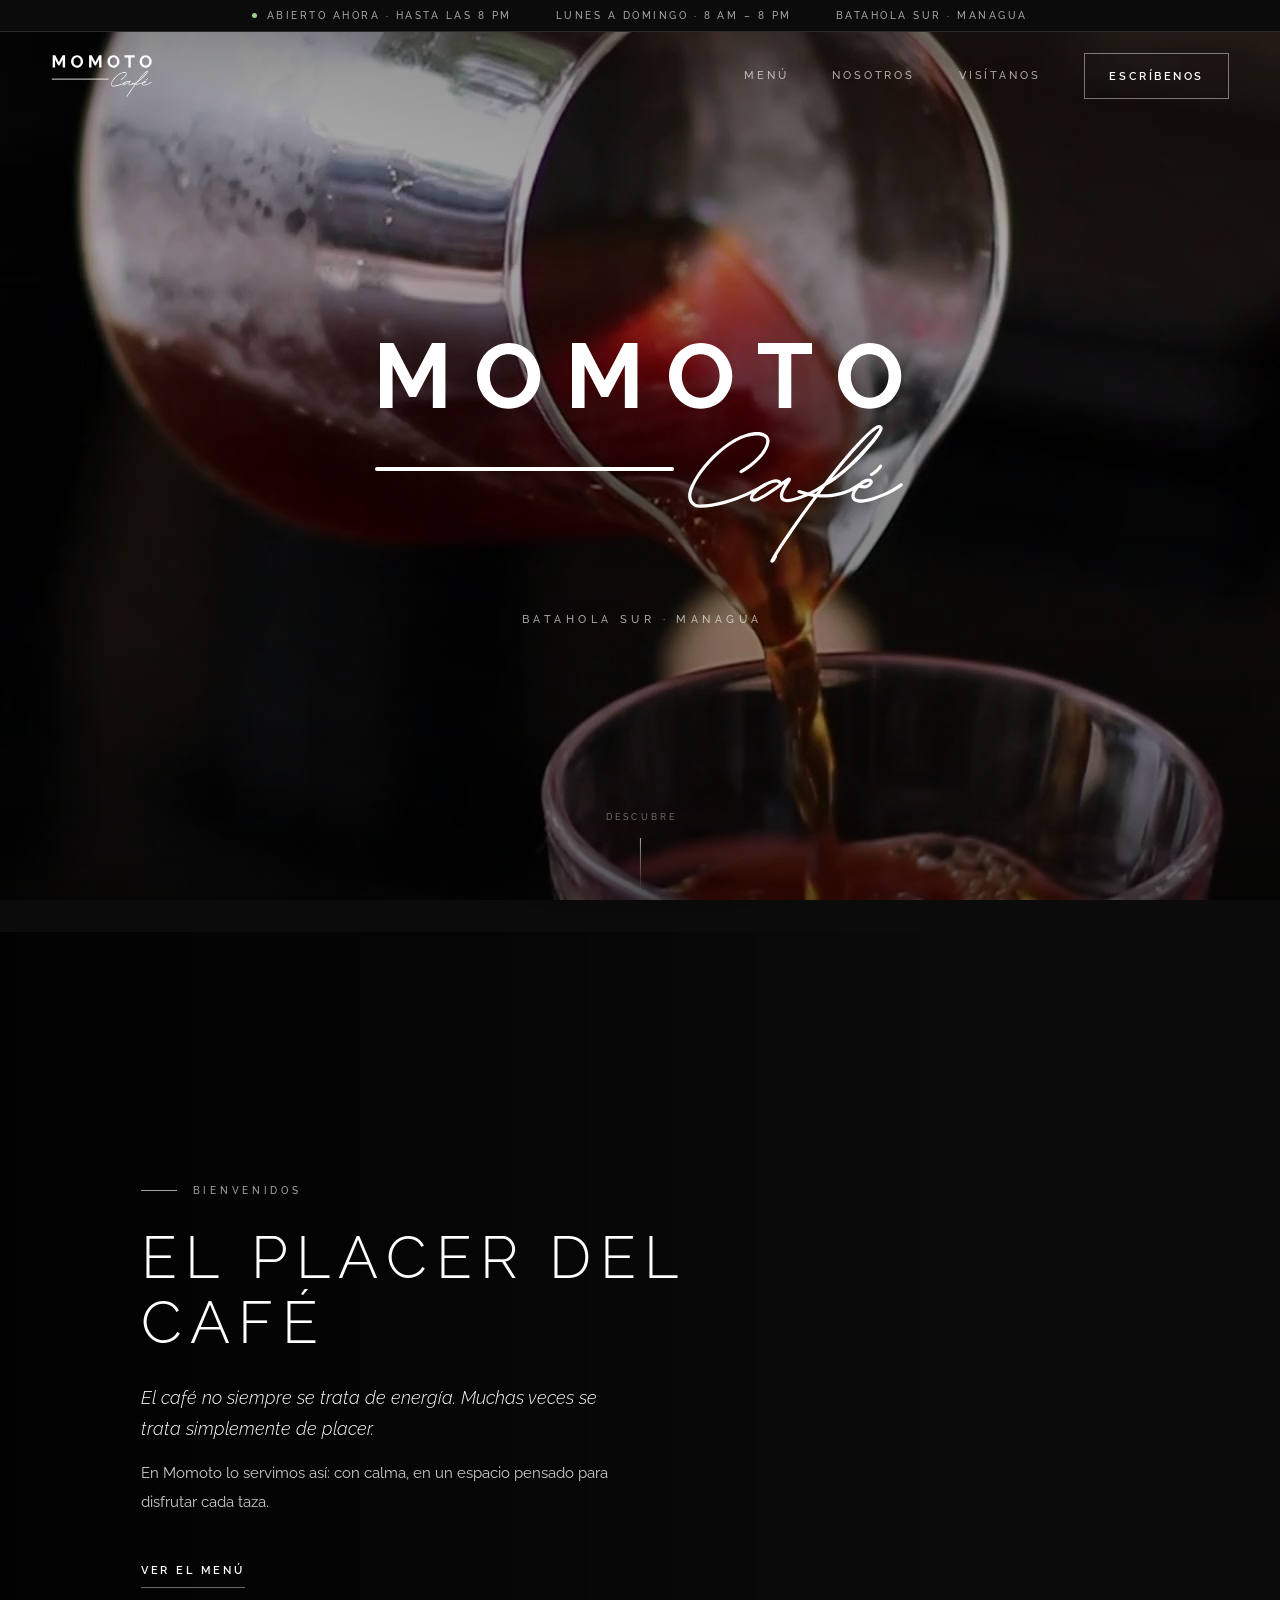
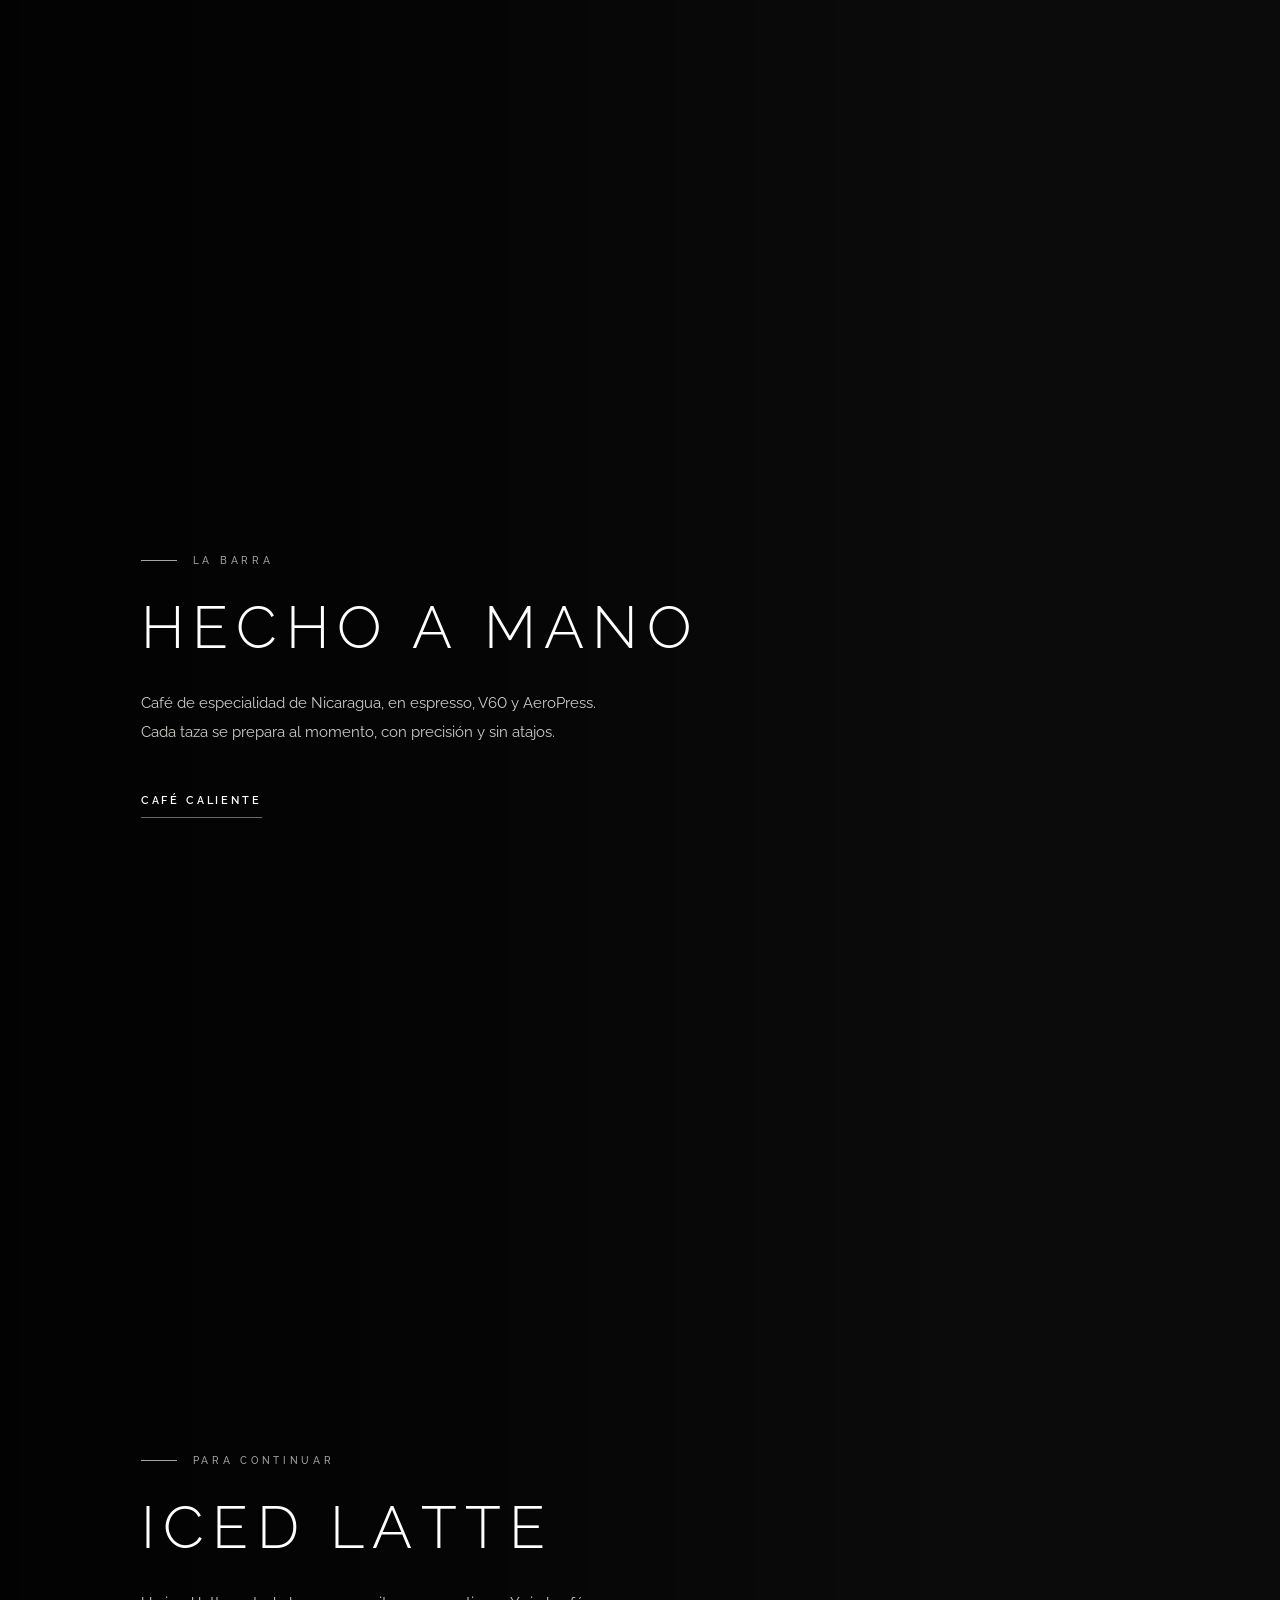
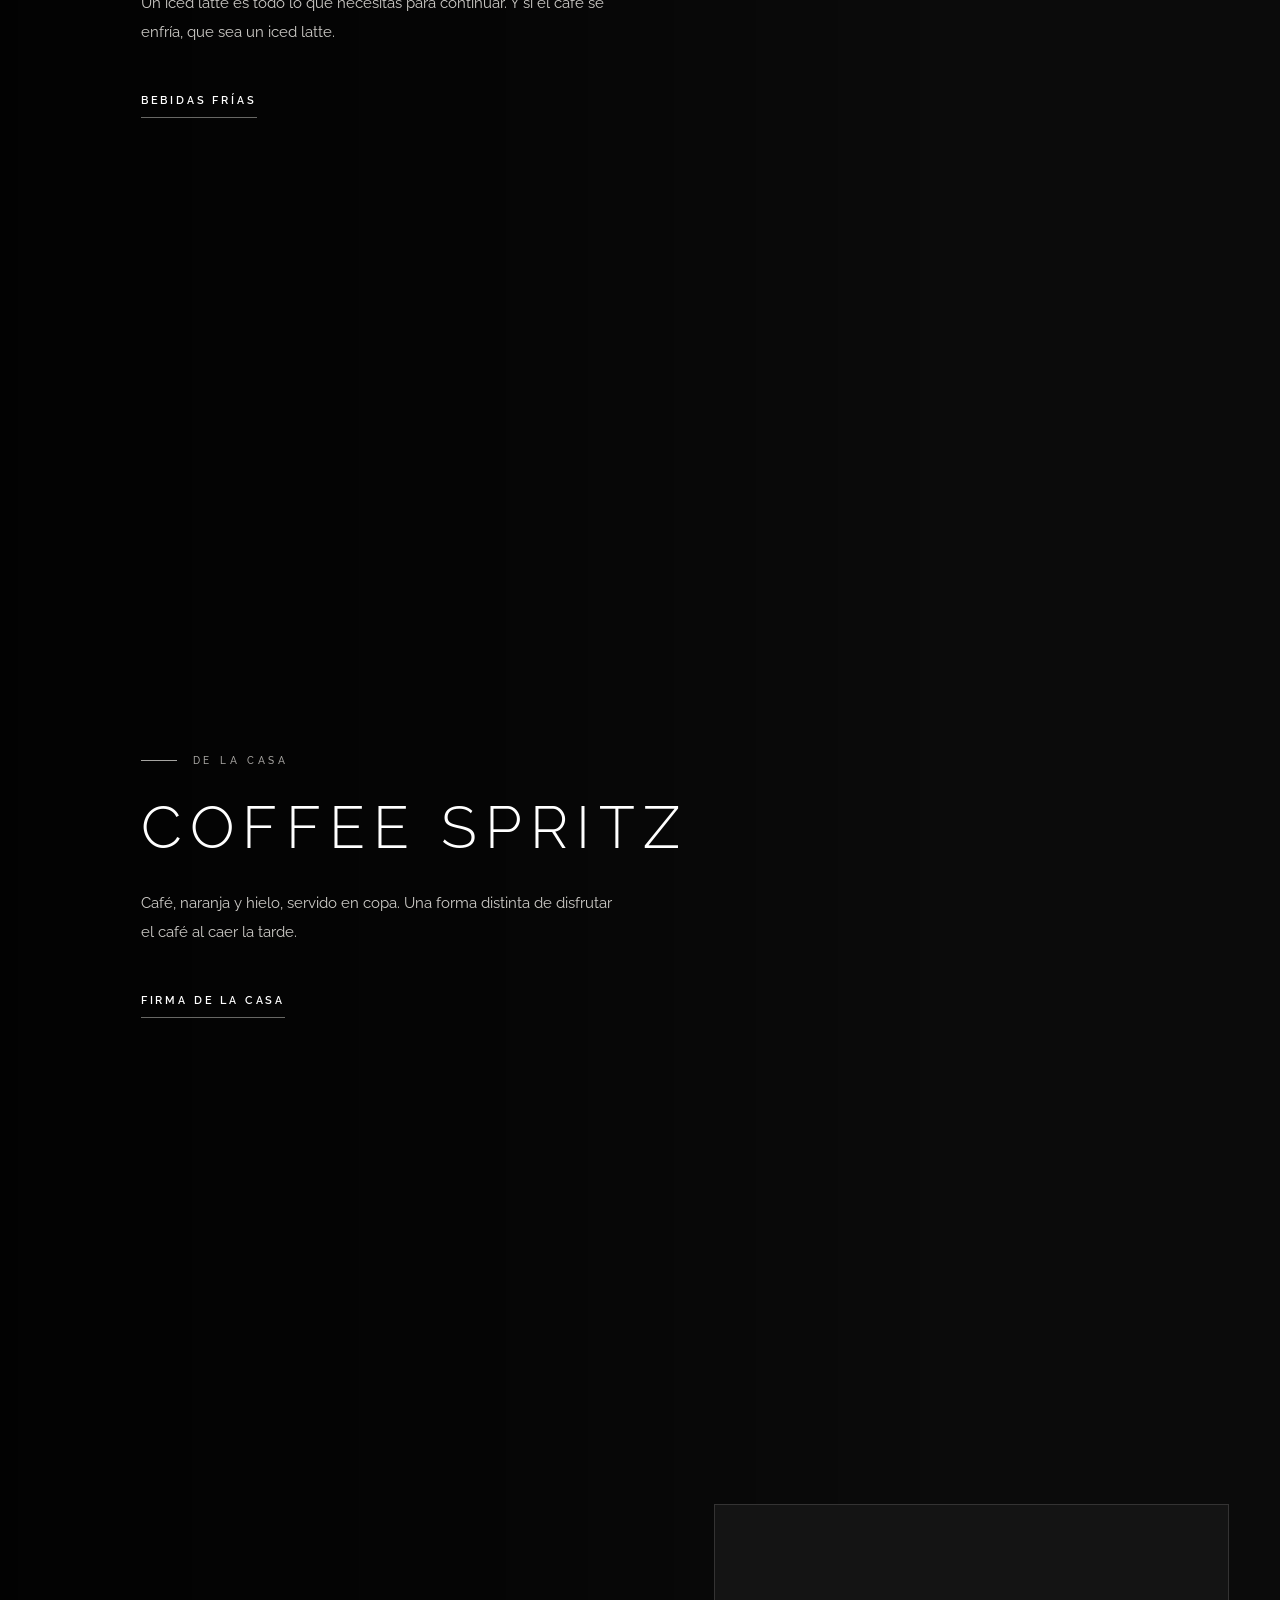
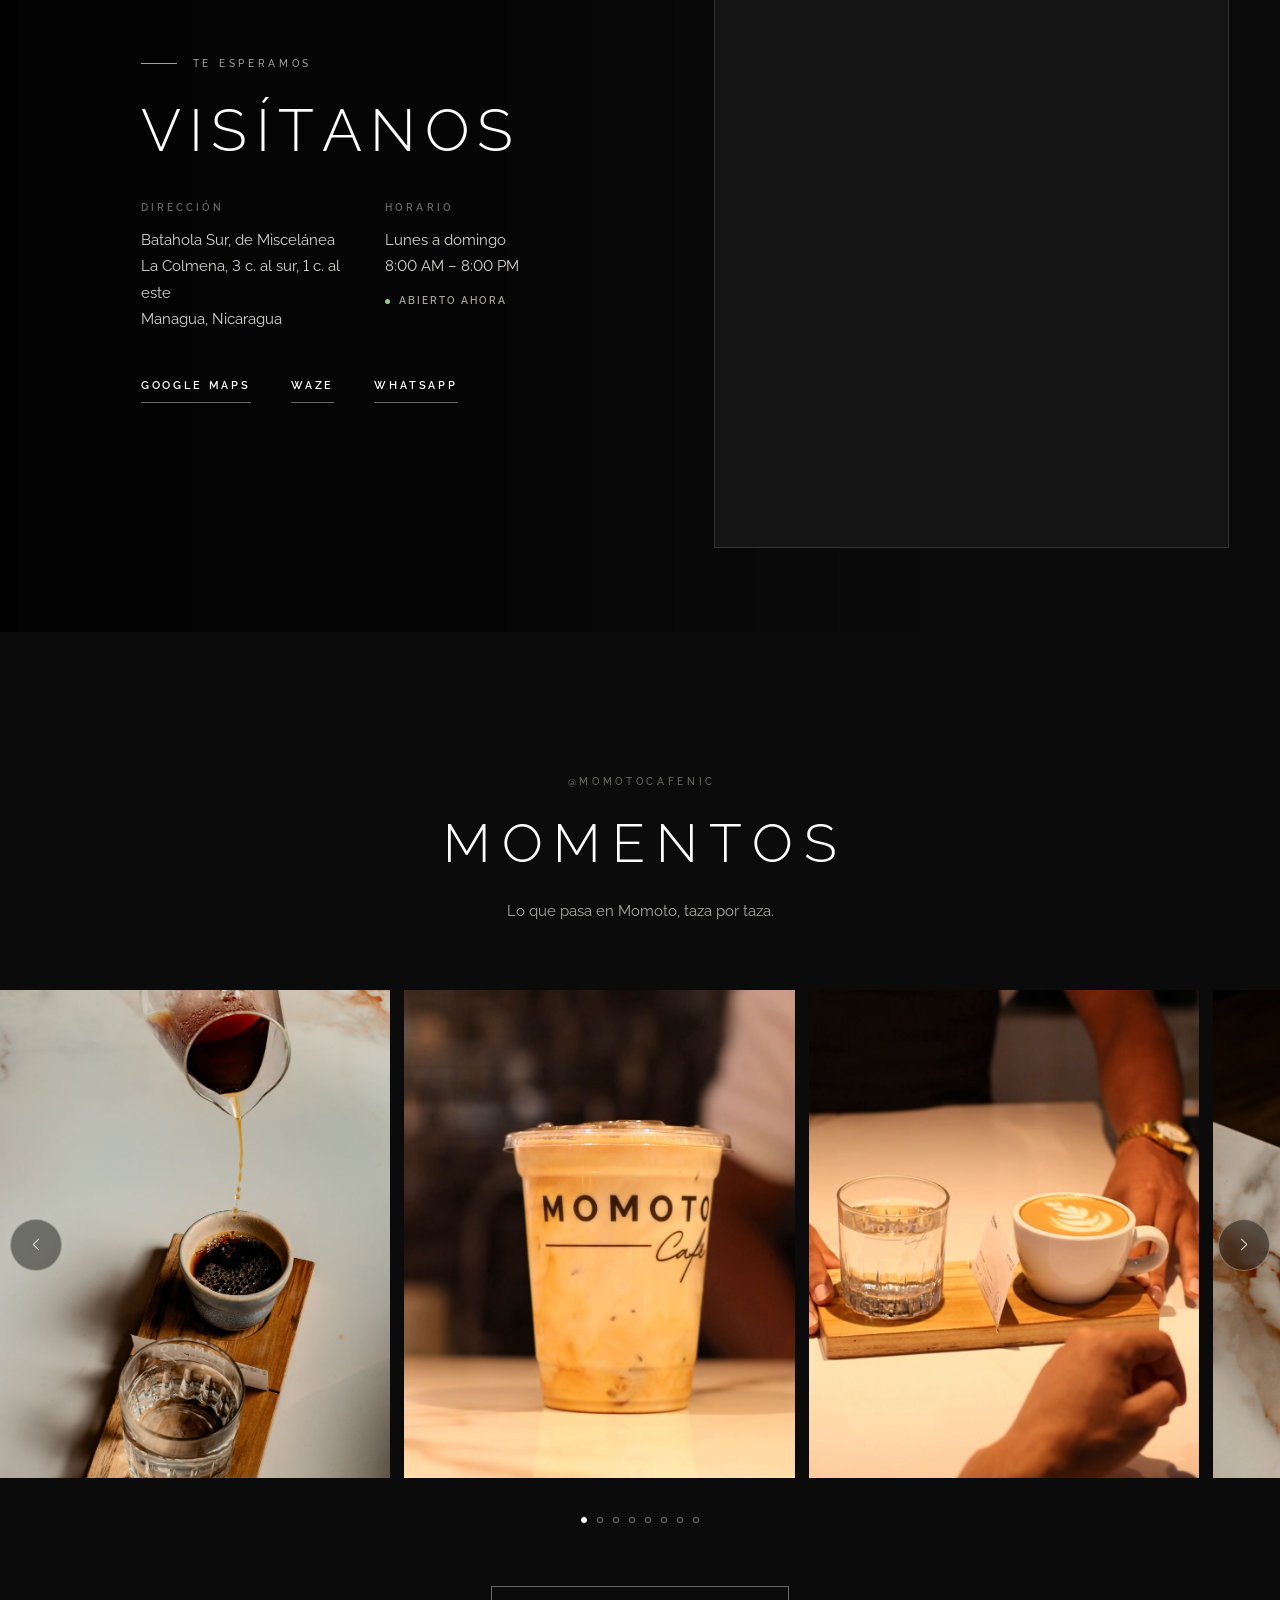
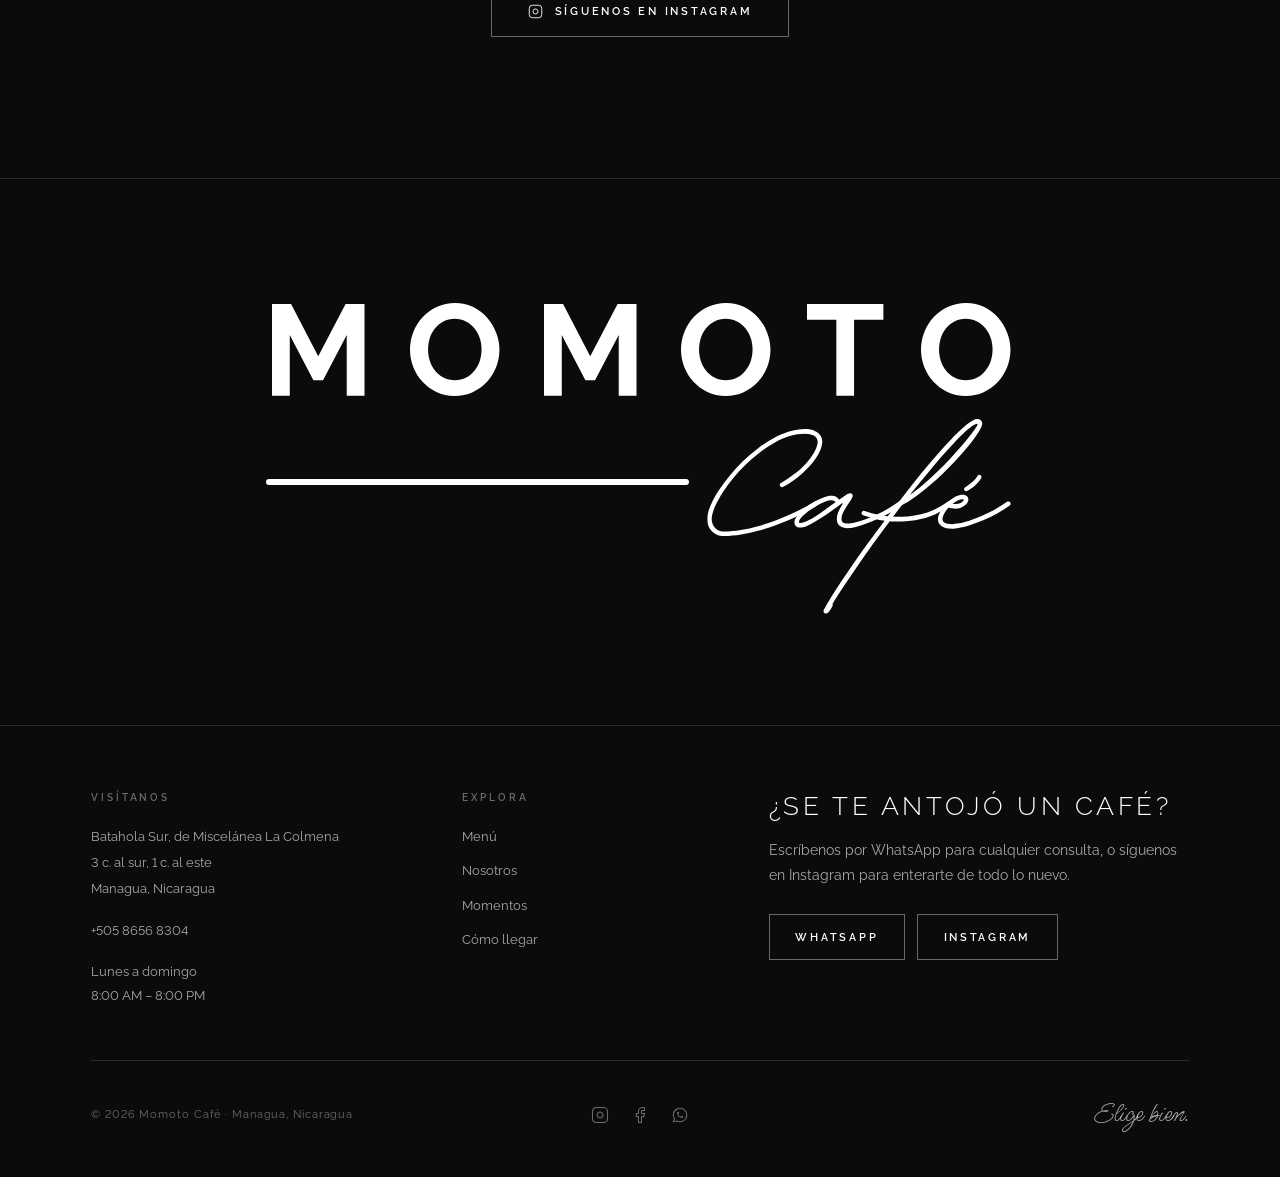
==== index.html @ 9609df30 "Redesign Momoto site with official logo, videos and minimal style Rework the site toward the owner's" ====
<!DOCTYPE html>
<html lang="es">
<head>
    <meta charset="UTF-8">
    <meta name="viewport" content="width=device-width, initial-scale=1.0">
    <title>Momoto Café · Managua</title>
    <meta name="description" content="Momoto Café en Batahola Sur, Managua. Espresso, V60, AeroPress, iced latte y Coffee Spritz. Abierto de lunes a domingo, de 8 AM a 8 PM.">
    <meta name="theme-color" content="#0b0b0b">

    <meta property="og:title" content="Momoto Café · Managua">
    <meta property="og:description" content="El café no siempre se trata de energía. Muchas veces se trata simplemente de placer.">
    <meta property="og:type" content="website">
    <meta property="og:locale" content="es_NI">
    <!-- Al publicar, cambiar por la URL absoluta: https://TU-DOMINIO/assets/img/og.jpg -->
    <meta property="og:image" content="assets/img/og.jpg">
    <meta name="twitter:card" content="summary_large_image">

    <link rel="icon" href="assets/img/favicon.svg" type="image/svg+xml">

    <link rel="preconnect" href="https://fonts.googleapis.com">
    <link rel="preconnect" href="https://fonts.gstatic.com" crossorigin>
    <link rel="stylesheet" href="https://fonts.googleapis.com/css2?family=Raleway:ital,wght@0,300;0,400;0,500;0,600;1,300;1,400&family=Ms+Madi&display=swap">

    <link rel="stylesheet" href="assets/vendor/swiper/swiper-bundle.min.css">
    <link rel="stylesheet" href="assets/css/styles.css">

    <script>document.documentElement.classList.add('js');</script>

    <script type="application/ld+json">
    {
        "@context": "https://schema.org",
        "@type": "CafeOrCoffeeShop",
        "name": "Momoto Café",
        "address": {
            "@type": "PostalAddress",
            "streetAddress": "Batahola Sur, de Miscelánea La Colmena 3 c. al sur, 1 c. al este",
            "addressLocality": "Managua",
            "addressCountry": "NI"
        },
        "geo": { "@type": "GeoCoordinates", "latitude": 12.136662, "longitude": -86.305481 },
        "openingHoursSpecification": [{
            "@type": "OpeningHoursSpecification",
            "dayOfWeek": ["Monday", "Tuesday", "Wednesday", "Thursday", "Friday", "Saturday", "Sunday"],
            "opens": "08:00",
            "closes": "20:00"
        }],
        "telephone": "+50586568304",
        "sameAs": ["https://www.instagram.com/momotocafenic/", "https://www.facebook.com/momotocafenic/"]
    }
    </script>
</head>
<body class="home">

<a class="skip-link" href="#main">Saltar al contenido</a>

<div class="strip" role="region" aria-label="Horario">
    <p class="strip-item" data-open-status hidden><span class="open-dot"></span><span data-open-text></span></p>
    <p class="strip-item strip-item--hours">Lunes a domingo · 8 AM – 8 PM</p>
    <p class="strip-item strip-item--wide">Batahola Sur · Managua</p>
</div>

<header class="site-header" id="siteHeader">
    <div class="header-inner">
        <a href="index.html" class="header-logo" aria-label="Momoto Café, inicio">
            <img class="logo-svg" src="assets/img/logo-blanco.svg" alt="" width="102" height="44">
        </a>

        <nav class="header-nav" aria-label="Navegación principal">
            <a href="menu.html" class="nav-link">Menú</a>
            <a href="#nosotros" class="nav-link">Nosotros</a>
            <a href="#visitanos" class="nav-link">Visítanos</a>
            <a href="https://wa.me/50586568304" class="nav-cta" target="_blank" rel="noopener">Escríbenos</a>
        </nav>

        <button class="nav-toggle" id="navToggle" aria-label="Abrir menú" aria-expanded="false" aria-controls="mobileMenu">
            <span class="nav-toggle-line"></span>
            <span class="nav-toggle-line"></span>
        </button>
    </div>

    <div class="mobile-menu" id="mobileMenu" aria-hidden="true">
        <nav class="mobile-menu-nav" aria-label="Navegación móvil">
            <a href="menu.html" class="mobile-link">Menú</a>
            <a href="#nosotros" class="mobile-link">Nosotros</a>
            <a href="#momentos" class="mobile-link">Momentos</a>
            <a href="#visitanos" class="mobile-link">Visítanos</a>
            <a href="https://wa.me/50586568304" class="mobile-link" target="_blank" rel="noopener">WhatsApp</a>
        </nav>
        <p class="mobile-menu-script" aria-hidden="true">Elige bien.</p>
        <div class="mobile-menu-footer">
            <a href="https://www.instagram.com/momotocafenic/" target="_blank" rel="noopener" aria-label="Instagram">
                <svg width="18" height="18" viewBox="0 0 24 24" fill="none" stroke="currentColor" stroke-width="1.4" aria-hidden="true"><rect x="2" y="2" width="20" height="20" rx="5" ry="5"/><path d="M16 11.37A4 4 0 1 1 12.63 8 4 4 0 0 1 16 11.37z"/><line x1="17.5" y1="6.5" x2="17.51" y2="6.5"/></svg>
            </a>
            <a href="https://www.facebook.com/momotocafenic/" target="_blank" rel="noopener" aria-label="Facebook">
                <svg width="18" height="18" viewBox="0 0 24 24" fill="none" stroke="currentColor" stroke-width="1.4" aria-hidden="true"><path d="M18 2h-3a5 5 0 0 0-5 5v3H7v4h3v8h4v-8h3l1-4h-4V7a1 1 0 0 1 1-1h3z"/></svg>
            </a>
            <a href="https://wa.me/50586568304" target="_blank" rel="noopener" aria-label="WhatsApp">
                <svg width="18" height="18" viewBox="0 0 24 24" fill="none" stroke="currentColor" stroke-width="1.4" stroke-linecap="round" stroke-linejoin="round" aria-hidden="true"><path d="M3 21l1.65-3.8a9 9 0 1 1 3.4 2.9L3 21"/><path d="M9 10a.5.5 0 0 0 1 0V9a.5.5 0 0 0-1 0v1a5 5 0 0 0 5 5h1a.5.5 0 0 0 0-1h-1a.5.5 0 0 0 0 1"/></svg>
            </a>
        </div>
    </div>
</header>

<main id="main">

<!-- ===========================================
     ESCENARIO FIJO
     Cada capa corresponde a una sección (data-layer = data-section).
     Videos: assets/video/NOMBRE-land.mp4 (16:9, computadora) y
     NOMBRE-port.mp4 (9:16, celular). Pósters en assets/img/.
     =========================================== -->
<div class="stage" id="stage" aria-hidden="true">
    <div class="stage-layer is-active" data-layer="hero">
        <video muted loop playsinline preload="none" data-land="assets/video/hero-land.mp4" data-port="assets/video/hero-port.mp4"></video>
    </div>
    <div class="stage-layer" data-layer="nosotros">
        <video muted loop playsinline preload="none" data-land="assets/video/bienvenida-land.mp4" data-port="assets/video/bienvenida-port.mp4"></video>
    </div>
    <div class="stage-layer" data-layer="barra">
        <video muted loop playsinline preload="none" data-land="assets/video/barra-land.mp4" data-port="assets/video/barra-port.mp4"></video>
    </div>
    <div class="stage-layer" data-layer="frios">
        <video muted loop playsinline preload="none" data-land="assets/video/frios-land.mp4" data-port="assets/video/frios-port.mp4"></video>
    </div>
    <div class="stage-layer" data-layer="spritz">
        <img src="assets/img/spritz-port.jpg" alt="" decoding="async">
    </div>
    <div class="stage-layer" data-layer="visitanos">
        <video muted loop playsinline preload="none" data-land="assets/video/visitanos-land.mp4" data-port="assets/video/visitanos-port.mp4"></video>
    </div>
    <div class="stage-overlay"></div>
</div>


<!-- HERO -->
<section class="hero" id="inicio" data-section="hero">
    <h1 class="sr-only">Momoto Café</h1>
    <div class="hero-content">
        <div class="hero-logo" data-logo-anim><div class="logo-anim" style="aspect-ratio:127.42 / 55.1" aria-hidden="true"><span class="la-letter" style="left:1.640%;top:2.904%;width:12.172%;height:27.913%;--i:0"><svg viewBox="1.61 -15.38 15.51 15.38" preserveAspectRatio="none"><path d="M 14.14 0 L 14.14 -10.17 L 10.17 -2.59 L 8.55 -2.59 L 4.59 -10.17 L 4.59 0 L 1.61 0 L 1.61 -15.38 L 4.81 -15.38 L 9.36 -6.62 L 13.95 -15.38 L 17.12 -15.38 L 17.12 0 Z"/></svg></span><span class="la-letter" style="left:19.675%;top:2.722%;width:11.772%;height:28.294%;--i:1"><svg viewBox="0.67 -15.48 15 15.59" preserveAspectRatio="none"><path d="M 8.17 0.11 C 7.04 0.11 6.01 -0.11 5.09 -0.55 C 4.18 -0.99 3.39 -1.58 2.73 -2.31 C 2.08 -3.04 1.57 -3.88 1.2 -4.81 C 0.85 -5.75 0.67 -6.71 0.67 -7.69 C 0.67 -8.71 0.86 -9.69 1.23 -10.62 C 1.62 -11.57 2.14 -12.41 2.81 -13.12 C 3.49 -13.84 4.29 -14.41 5.22 -14.84 C 6.14 -15.27 7.15 -15.48 8.23 -15.48 C 9.34 -15.48 10.35 -15.25 11.27 -14.8 C 12.18 -14.35 12.96 -13.75 13.61 -13.02 C 14.27 -12.27 14.77 -11.44 15.12 -10.5 C 15.49 -9.56 15.67 -8.61 15.67 -7.64 C 15.67 -6.62 15.48 -5.64 15.11 -4.7 C 14.73 -3.77 14.21 -2.95 13.55 -2.23 C 12.89 -1.52 12.1 -0.96 11.17 -0.53 C 10.24 -0.1 9.24 0.11 8.17 0.11 Z M 3.7 -7.69 C 3.7 -7.02 3.8 -6.38 4 -5.75 C 4.21 -5.13 4.5 -4.59 4.88 -4.11 C 5.26 -3.64 5.73 -3.26 6.28 -2.97 C 6.84 -2.68 7.48 -2.53 8.19 -2.53 C 8.91 -2.53 9.54 -2.68 10.09 -2.97 C 10.66 -3.27 11.12 -3.66 11.5 -4.16 C 11.88 -4.64 12.18 -5.2 12.38 -5.81 C 12.57 -6.43 12.67 -7.05 12.67 -7.69 C 12.67 -8.35 12.57 -8.99 12.36 -9.61 C 12.15 -10.23 11.85 -10.78 11.47 -11.25 C 11.08 -11.73 10.61 -12.11 10.05 -12.39 C 9.49 -12.68 8.88 -12.83 8.19 -12.83 C 7.47 -12.83 6.83 -12.68 6.27 -12.38 C 5.7 -12.08 5.23 -11.69 4.84 -11.2 C 4.47 -10.72 4.18 -10.18 3.98 -9.56 C 3.8 -8.95 3.7 -8.32 3.7 -7.69 Z"/></svg></span><span class="la-letter" style="left:37.341%;top:2.904%;width:12.172%;height:27.913%;--i:2"><svg viewBox="1.61 -15.38 15.51 15.38" preserveAspectRatio="none"><path d="M 14.14 0 L 14.14 -10.17 L 10.17 -2.59 L 8.55 -2.59 L 4.59 -10.17 L 4.59 0 L 1.61 0 L 1.61 -15.38 L 4.81 -15.38 L 9.36 -6.62 L 13.95 -15.38 L 17.12 -15.38 L 17.12 0 Z"/></svg></span><span class="la-letter" style="left:55.384%;top:2.722%;width:11.772%;height:28.294%;--i:3"><svg viewBox="0.67 -15.48 15 15.59" preserveAspectRatio="none"><path d="M 8.17 0.11 C 7.04 0.11 6.01 -0.11 5.09 -0.55 C 4.18 -0.99 3.39 -1.58 2.73 -2.31 C 2.08 -3.04 1.57 -3.88 1.2 -4.81 C 0.85 -5.75 0.67 -6.71 0.67 -7.69 C 0.67 -8.71 0.86 -9.69 1.23 -10.62 C 1.62 -11.57 2.14 -12.41 2.81 -13.12 C 3.49 -13.84 4.29 -14.41 5.22 -14.84 C 6.14 -15.27 7.15 -15.48 8.23 -15.48 C 9.34 -15.48 10.35 -15.25 11.27 -14.8 C 12.18 -14.35 12.96 -13.75 13.61 -13.02 C 14.27 -12.27 14.77 -11.44 15.12 -10.5 C 15.49 -9.56 15.67 -8.61 15.67 -7.64 C 15.67 -6.62 15.48 -5.64 15.11 -4.7 C 14.73 -3.77 14.21 -2.95 13.55 -2.23 C 12.89 -1.52 12.1 -0.96 11.17 -0.53 C 10.24 -0.1 9.24 0.11 8.17 0.11 Z M 3.7 -7.69 C 3.7 -7.02 3.8 -6.38 4 -5.75 C 4.21 -5.13 4.5 -4.59 4.88 -4.11 C 5.26 -3.64 5.73 -3.26 6.28 -2.97 C 6.84 -2.68 7.48 -2.53 8.19 -2.53 C 8.91 -2.53 9.54 -2.68 10.09 -2.97 C 10.66 -3.27 11.12 -3.66 11.5 -4.16 C 11.88 -4.64 12.18 -5.2 12.38 -5.81 C 12.57 -6.43 12.67 -7.05 12.67 -7.69 C 12.67 -8.35 12.57 -8.99 12.36 -9.61 C 12.15 -10.23 11.85 -10.78 11.47 -11.25 C 11.08 -11.73 10.61 -12.11 10.05 -12.39 C 9.49 -12.68 8.88 -12.83 8.19 -12.83 C 7.47 -12.83 6.83 -12.68 6.27 -12.38 C 5.7 -12.08 5.23 -11.69 4.84 -11.2 C 4.47 -10.72 4.18 -10.18 3.98 -9.56 C 3.8 -8.95 3.7 -8.32 3.7 -7.69 Z"/></svg></span><span class="la-letter" style="left:72.022%;top:2.904%;width:10.053%;height:27.913%;--i:4"><svg viewBox="0.3 -15.38 12.81 15.38" preserveAspectRatio="none"><path d="M 13.11 -12.75 L 8.19 -12.75 L 8.19 0 L 5.22 0 L 5.22 -12.75 L 0.3 -12.75 L 0.3 -15.38 L 13.11 -15.38 Z"/></svg></span><span class="la-letter" style="left:86.909%;top:2.722%;width:11.772%;height:28.294%;--i:5"><svg viewBox="0.67 -15.48 15 15.59" preserveAspectRatio="none"><path d="M 8.17 0.11 C 7.04 0.11 6.01 -0.11 5.09 -0.55 C 4.18 -0.99 3.39 -1.58 2.73 -2.31 C 2.08 -3.04 1.57 -3.88 1.2 -4.81 C 0.85 -5.75 0.67 -6.71 0.67 -7.69 C 0.67 -8.71 0.86 -9.69 1.23 -10.62 C 1.62 -11.57 2.14 -12.41 2.81 -13.12 C 3.49 -13.84 4.29 -14.41 5.22 -14.84 C 6.14 -15.27 7.15 -15.48 8.23 -15.48 C 9.34 -15.48 10.35 -15.25 11.27 -14.8 C 12.18 -14.35 12.96 -13.75 13.61 -13.02 C 14.27 -12.27 14.77 -11.44 15.12 -10.5 C 15.49 -9.56 15.67 -8.61 15.67 -7.64 C 15.67 -6.62 15.48 -5.64 15.11 -4.7 C 14.73 -3.77 14.21 -2.95 13.55 -2.23 C 12.89 -1.52 12.1 -0.96 11.17 -0.53 C 10.24 -0.1 9.24 0.11 8.17 0.11 Z M 3.7 -7.69 C 3.7 -7.02 3.8 -6.38 4 -5.75 C 4.21 -5.13 4.5 -4.59 4.88 -4.11 C 5.26 -3.64 5.73 -3.26 6.28 -2.97 C 6.84 -2.68 7.48 -2.53 8.19 -2.53 C 8.91 -2.53 9.54 -2.68 10.09 -2.97 C 10.66 -3.27 11.12 -3.66 11.5 -4.16 C 11.88 -4.64 12.18 -5.2 12.38 -5.81 C 12.57 -6.43 12.67 -7.05 12.67 -7.69 C 12.67 -8.35 12.57 -8.99 12.36 -9.61 C 12.15 -10.23 11.85 -10.78 11.47 -11.25 C 11.08 -11.73 10.61 -12.11 10.05 -12.39 C 9.49 -12.68 8.88 -12.83 8.19 -12.83 C 7.47 -12.83 6.83 -12.68 6.27 -12.38 C 5.7 -12.08 5.23 -11.69 4.84 -11.2 C 4.47 -10.72 4.18 -10.18 3.98 -9.56 C 3.8 -8.95 3.7 -8.32 3.7 -7.69 Z"/></svg></span><span class="la-rule" style="left:0.761%;top:56.134%;width:55.643%;height:1.924%"></span><span class="la-script" style="left:58.860%;top:38.076%;width:39.954%;height:59.220%"><svg viewBox="196.66 99.31 50.91 32.63" preserveAspectRatio="none"><path transform="translate(197.71 117.47)" d="M 1.81 1.47 C 1.33 1.47 0.9 1.38 0.52 1.2 C 0.14 1.02 -0.17 0.77 -0.42 0.45 C -0.67 0.14 -0.84 -0.22 -0.94 -0.64 C -1.04 -1.07 -1.05 -1.52 -0.97 -2.02 C -0.85 -2.61 -0.63 -3.27 -0.3 -3.98 C 0.02 -4.71 0.45 -5.47 0.97 -6.27 C 1.49 -7.05 2.08 -7.85 2.75 -8.66 C 3.41 -9.47 4.14 -10.25 4.92 -11.02 C 5.7 -11.77 6.52 -12.48 7.38 -13.14 C 8.24 -13.8 9.12 -14.38 10.02 -14.88 C 10.91 -15.38 11.8 -15.77 12.7 -16.05 C 13.61 -16.34 14.49 -16.48 15.36 -16.48 C 16.02 -16.48 16.57 -16.38 17.03 -16.16 C 17.5 -15.95 17.84 -15.65 18.05 -15.27 C 18.27 -14.89 18.33 -14.45 18.23 -13.94 C 18.14 -13.39 17.94 -12.85 17.64 -12.3 C 17.35 -11.75 16.98 -11.22 16.55 -10.7 C 16.11 -10.18 15.62 -9.68 15.09 -9.2 C 14.56 -8.72 14.01 -8.27 13.44 -7.86 C 12.86 -7.45 12.3 -7.09 11.73 -6.78 C 11.68 -6.75 11.62 -6.73 11.55 -6.73 C 11.44 -6.73 11.35 -6.77 11.27 -6.84 C 11.19 -6.91 11.16 -7 11.16 -7.11 C 11.16 -7.27 11.22 -7.38 11.36 -7.45 C 12.18 -7.92 12.94 -8.43 13.64 -8.97 C 14.35 -9.52 14.97 -10.09 15.52 -10.67 C 16.05 -11.27 16.49 -11.85 16.83 -12.42 C 17.17 -12.99 17.39 -13.54 17.48 -14.06 C 17.57 -14.57 17.42 -14.97 17.05 -15.27 C 16.67 -15.55 16.11 -15.7 15.36 -15.7 C 14.54 -15.7 13.7 -15.57 12.84 -15.3 C 11.99 -15.04 11.13 -14.66 10.27 -14.19 C 9.41 -13.71 8.57 -13.15 7.75 -12.52 C 6.94 -11.89 6.16 -11.21 5.41 -10.48 C 4.66 -9.75 3.98 -9 3.34 -8.23 C 2.71 -7.46 2.14 -6.7 1.64 -5.94 C 1.15 -5.18 0.74 -4.45 0.42 -3.77 C 0.1 -3.08 -0.11 -2.45 -0.22 -1.89 C -0.3 -1.39 -0.27 -0.95 -0.11 -0.56 C 0.04 -0.18 0.27 0.13 0.61 0.36 C 0.94 0.59 1.34 0.7 1.81 0.7 C 2.72 0.7 3.65 0.62 4.61 0.45 C 5.58 0.3 6.54 0.08 7.5 -0.19 C 8.47 -0.46 9.41 -0.77 10.33 -1.11 C 11.25 -1.45 12.13 -1.8 12.95 -2.17 C 13.77 -2.55 14.52 -2.91 15.2 -3.28 C 15.88 -3.64 16.46 -3.98 16.95 -4.28 C 17 -4.32 17.07 -4.34 17.16 -4.34 C 17.26 -4.34 17.35 -4.3 17.42 -4.23 C 17.49 -4.16 17.53 -4.07 17.53 -3.95 C 17.53 -3.82 17.47 -3.71 17.36 -3.62 C 16.87 -3.32 16.27 -2.98 15.58 -2.61 C 14.89 -2.24 14.12 -1.87 13.27 -1.48 C 12.42 -1.11 11.52 -0.74 10.58 -0.39 C 9.64 -0.04 8.67 0.27 7.67 0.55 C 6.68 0.83 5.69 1.05 4.69 1.22 C 3.7 1.38 2.74 1.47 1.81 1.47 Z"/><path transform="translate(213.76 117.47)" d="M 15.23 -4.34 C 15.34 -4.34 15.43 -4.3 15.5 -4.22 C 15.58 -4.14 15.62 -4.05 15.62 -3.95 C 15.62 -3.82 15.57 -3.71 15.45 -3.64 C 14.91 -3.25 14.31 -2.88 13.66 -2.5 C 13 -2.13 12.33 -1.79 11.64 -1.47 C 10.95 -1.16 10.28 -0.88 9.62 -0.62 C 8.98 -0.38 8.38 -0.2 7.84 -0.06 C 7.31 0.07 6.88 0.14 6.53 0.14 C 5.93 0.14 5.46 0.01 5.14 -0.25 C 4.83 -0.52 4.67 -0.91 4.67 -1.41 C 4.67 -1.81 4.77 -2.22 4.95 -2.64 C 5.15 -3.07 5.37 -3.47 5.61 -3.86 C 5.66 -3.94 5.67 -4 5.64 -4.03 C 5.61 -4.06 5.55 -4.05 5.47 -3.98 C 5.39 -3.93 5.32 -3.88 5.25 -3.83 C 5.18 -3.77 5.1 -3.72 5.03 -3.66 C 4.62 -3.36 4.18 -3.05 3.7 -2.7 C 3.23 -2.37 2.75 -2.04 2.27 -1.72 C 1.77 -1.39 1.3 -1.1 0.83 -0.83 C 0.37 -0.55 -0.05 -0.34 -0.45 -0.19 C -0.85 -0.03 -1.19 0.05 -1.47 0.05 C -1.76 0.05 -1.99 -0.03 -2.17 -0.19 C -2.35 -0.34 -2.44 -0.55 -2.44 -0.81 C -2.44 -1.09 -2.33 -1.39 -2.11 -1.72 C -1.89 -2.05 -1.59 -2.38 -1.22 -2.72 C -0.85 -3.06 -0.45 -3.38 0 -3.69 C 0.45 -4 0.9 -4.27 1.36 -4.52 C 1.82 -4.75 2.25 -4.94 2.66 -5.08 C 3.07 -5.22 3.42 -5.3 3.7 -5.3 C 4.05 -5.3 4.32 -5.24 4.53 -5.14 C 4.74 -5.04 4.91 -4.87 5.06 -4.64 C 5.47 -4.93 5.79 -5.16 6.02 -5.31 C 6.24 -5.47 6.42 -5.58 6.55 -5.64 C 6.68 -5.7 6.79 -5.73 6.88 -5.73 C 7 -5.73 7.1 -5.69 7.19 -5.61 C 7.28 -5.52 7.33 -5.41 7.33 -5.28 C 7.33 -5.16 7.27 -5.02 7.17 -4.84 C 7.08 -4.68 6.94 -4.47 6.77 -4.22 C 6.59 -3.95 6.39 -3.65 6.19 -3.33 C 5.98 -3 5.8 -2.68 5.66 -2.34 C 5.52 -2.01 5.45 -1.7 5.45 -1.41 C 5.45 -1.13 5.54 -0.94 5.7 -0.81 C 5.87 -0.69 6.14 -0.62 6.53 -0.62 C 6.82 -0.62 7.21 -0.69 7.7 -0.81 C 8.2 -0.94 8.76 -1.11 9.38 -1.33 C 9.99 -1.55 10.62 -1.8 11.28 -2.11 C 11.94 -2.41 12.59 -2.74 13.23 -3.11 C 13.88 -3.47 14.47 -3.86 15.02 -4.27 C 15.07 -4.32 15.14 -4.34 15.23 -4.34 Z M 4.44 -4.19 C 4.35 -4.32 4.27 -4.41 4.17 -4.45 C 4.08 -4.5 3.92 -4.53 3.7 -4.53 C 3.44 -4.53 3.12 -4.46 2.75 -4.33 C 2.38 -4.19 2 -4.02 1.59 -3.8 C 1.2 -3.59 0.8 -3.35 0.42 -3.08 C 0.04 -2.82 -0.31 -2.55 -0.62 -2.28 C -0.95 -2.01 -1.2 -1.75 -1.39 -1.5 C -1.58 -1.26 -1.67 -1.06 -1.67 -0.91 C -1.67 -0.78 -1.6 -0.72 -1.47 -0.72 C -1.12 -0.72 -0.66 -0.87 -0.08 -1.17 C 0.5 -1.48 1.18 -1.9 1.94 -2.42 C 2.71 -2.94 3.54 -3.53 4.44 -4.19 Z"/><path transform="translate(227.9 117.47)" d="M 9.34 -4.34 C 9.45 -4.34 9.54 -4.3 9.61 -4.23 C 9.68 -4.16 9.72 -4.07 9.72 -3.95 C 9.72 -3.82 9.66 -3.71 9.56 -3.64 C 8.74 -3.07 7.93 -2.6 7.14 -2.25 C 6.35 -1.89 5.57 -1.62 4.81 -1.44 C 4.05 -1.26 3.3 -1.13 2.56 -1.06 C 1.82 -1 1.1 -0.97 0.39 -0.97 C 0.25 -0.97 0.1 -0.97 -0.06 -0.98 C -0.24 -0.99 -0.41 -1.01 -0.59 -1.03 C -1.54 0.24 -2.47 1.5 -3.39 2.77 C -4.3 4.04 -5.18 5.27 -6 6.47 C -6.83 7.66 -7.6 8.8 -8.31 9.88 C -9.03 10.95 -9.66 11.94 -10.2 12.84 C -10.12 12.94 -10.12 13.07 -10.22 13.23 C -10.64 14.05 -11 14.47 -11.3 14.47 C -11.47 14.47 -11.59 14.41 -11.66 14.3 C -11.72 14.19 -11.72 14.05 -11.66 13.88 C -11.64 13.82 -11.62 13.77 -11.59 13.7 C -11.56 13.64 -11.52 13.58 -11.48 13.52 C -10.98 12.64 -10.38 11.64 -9.66 10.53 C -8.95 9.43 -8.16 8.23 -7.28 6.95 C -6.41 5.68 -5.47 4.36 -4.48 2.98 C -3.5 1.62 -2.5 0.25 -1.47 -1.12 C -1.99 -1.2 -2.56 -1.3 -3.19 -1.45 C -3.81 -1.61 -4.44 -1.8 -5.06 -2.02 C -5.24 -2.07 -5.33 -2.19 -5.33 -2.38 C -5.33 -2.48 -5.29 -2.57 -5.22 -2.64 C -5.14 -2.72 -5.05 -2.77 -4.94 -2.77 C -4.91 -2.77 -4.89 -2.76 -4.88 -2.75 C -4.85 -2.75 -4.83 -2.74 -4.8 -2.73 C -4.1 -2.49 -3.41 -2.3 -2.75 -2.16 C -2.08 -2.01 -1.48 -1.91 -0.94 -1.84 C -0.64 -2.24 -0.34 -2.63 -0.03 -3.03 C 0.27 -3.43 0.57 -3.82 0.88 -4.2 C 0.88 -4.25 0.9 -4.29 0.95 -4.31 L 0.97 -4.33 C 2.64 -6.49 4.19 -8.43 5.61 -10.14 C 7.04 -11.85 8.31 -13.3 9.44 -14.48 C 10.57 -15.68 11.52 -16.59 12.3 -17.22 C 13.08 -17.84 13.66 -18.16 14.05 -18.16 C 14.3 -18.16 14.5 -18.08 14.66 -17.94 C 14.82 -17.8 14.91 -17.62 14.91 -17.39 C 14.91 -17.17 14.79 -16.85 14.56 -16.44 C 14.34 -16.02 14.03 -15.53 13.62 -14.97 C 13.22 -14.41 12.74 -13.81 12.19 -13.16 C 11.64 -12.5 11.04 -11.82 10.38 -11.11 C 9.72 -10.41 9.02 -9.71 8.28 -9 C 7.54 -8.3 6.79 -7.62 6.02 -6.97 C 5.24 -6.31 4.47 -5.7 3.69 -5.14 C 2.91 -4.59 2.16 -4.1 1.41 -3.69 L -0.05 -1.75 C 0.04 -1.75 0.11 -1.75 0.19 -1.75 C 0.26 -1.75 0.33 -1.75 0.39 -1.75 C 1.09 -1.75 1.79 -1.77 2.48 -1.83 C 3.19 -1.89 3.91 -2.01 4.62 -2.19 C 5.35 -2.36 6.09 -2.62 6.83 -2.95 C 7.58 -3.29 8.34 -3.72 9.11 -4.27 C 9.17 -4.32 9.25 -4.34 9.34 -4.34 Z M 2.81 -5.48 C 3.54 -5.98 4.28 -6.55 5.03 -7.19 C 5.79 -7.83 6.54 -8.51 7.28 -9.22 C 8.02 -9.94 8.73 -10.66 9.41 -11.38 C 10.08 -12.1 10.71 -12.8 11.28 -13.45 C 11.85 -14.12 12.35 -14.72 12.78 -15.27 C 13.21 -15.8 13.54 -16.25 13.77 -16.61 C 14 -16.96 14.12 -17.19 14.12 -17.3 C 14.12 -17.35 14.1 -17.38 14.05 -17.38 C 13.85 -17.38 13.55 -17.23 13.16 -16.94 C 12.77 -16.66 12.31 -16.27 11.78 -15.77 C 11.25 -15.27 10.68 -14.69 10.06 -14.03 C 9.46 -13.38 8.83 -12.68 8.17 -11.94 C 7.52 -11.2 6.88 -10.44 6.23 -9.67 C 5.6 -8.91 4.98 -8.17 4.39 -7.45 C 3.8 -6.74 3.28 -6.09 2.81 -5.48 Z"/><path transform="translate(236.15 117.47)" d="M 3.95 -6.06 C 3.86 -6.06 3.77 -6.1 3.7 -6.17 C 3.64 -6.24 3.61 -6.33 3.61 -6.42 C 3.61 -6.57 3.68 -6.67 3.81 -6.73 C 4.02 -6.85 4.23 -6.99 4.45 -7.16 C 4.67 -7.32 4.88 -7.49 5.08 -7.67 C 5.27 -7.86 5.44 -8.04 5.58 -8.2 C 5.71 -8.37 5.8 -8.5 5.86 -8.59 C 5.93 -8.73 6.04 -8.8 6.19 -8.8 C 6.28 -8.8 6.36 -8.76 6.42 -8.69 C 6.49 -8.62 6.53 -8.54 6.53 -8.44 C 6.53 -8.38 6.52 -8.33 6.5 -8.28 C 6.44 -8.16 6.32 -7.99 6.16 -7.78 C 6 -7.58 5.8 -7.37 5.58 -7.14 C 5.36 -6.92 5.12 -6.72 4.86 -6.53 C 4.61 -6.34 4.35 -6.2 4.09 -6.09 C 4.04 -6.07 3.99 -6.06 3.95 -6.06 Z M 11.05 -4.34 C 11.15 -4.34 11.24 -4.3 11.31 -4.23 C 11.38 -4.16 11.42 -4.07 11.42 -3.95 C 11.42 -3.82 11.37 -3.72 11.27 -3.66 C 10.58 -3.16 9.85 -2.7 9.09 -2.28 C 8.33 -1.86 7.57 -1.5 6.81 -1.19 C 6.06 -0.88 5.35 -0.61 4.67 -0.39 C 3.99 -0.18 3.39 -0.02 2.86 0.08 C 2.33 0.19 1.91 0.25 1.61 0.25 C 0.86 0.25 0.27 0.11 -0.14 -0.17 C -0.55 -0.45 -0.77 -0.84 -0.77 -1.34 C -0.77 -1.68 -0.68 -2.03 -0.5 -2.41 C -0.33 -2.79 -0.1 -3.16 0.19 -3.52 C 0.48 -3.88 0.8 -4.21 1.17 -4.5 C 1.54 -4.8 1.9 -5.04 2.27 -5.22 C 2.64 -5.39 3 -5.48 3.34 -5.48 C 3.63 -5.48 3.87 -5.4 4.05 -5.23 C 4.23 -5.08 4.33 -4.88 4.33 -4.62 C 4.33 -4.45 4.27 -4.27 4.14 -4.09 C 4.02 -3.91 3.85 -3.75 3.64 -3.61 C 3.43 -3.46 3.2 -3.34 2.95 -3.25 C 2.71 -3.16 2.47 -3.12 2.22 -3.12 C 1.73 -3.12 1.33 -3.19 1.03 -3.31 C 0.71 -2.97 0.45 -2.62 0.27 -2.27 C 0.09 -1.92 0 -1.61 0 -1.34 C 0 -0.8 0.54 -0.53 1.61 -0.53 C 1.89 -0.53 2.28 -0.58 2.78 -0.67 C 3.28 -0.77 3.85 -0.93 4.48 -1.12 C 5.13 -1.33 5.81 -1.59 6.53 -1.89 C 7.26 -2.2 7.99 -2.55 8.72 -2.95 C 9.46 -3.35 10.16 -3.79 10.81 -4.27 C 10.88 -4.32 10.95 -4.34 11.05 -4.34 Z M 3.56 -4.62 C 3.56 -4.66 3.55 -4.68 3.52 -4.69 C 3.49 -4.7 3.44 -4.7 3.34 -4.7 C 3.11 -4.7 2.85 -4.63 2.56 -4.5 C 2.27 -4.36 1.97 -4.17 1.67 -3.92 C 1.82 -3.9 2 -3.89 2.22 -3.89 C 2.49 -3.89 2.72 -3.93 2.92 -4.02 C 3.12 -4.11 3.27 -4.21 3.39 -4.33 C 3.5 -4.44 3.56 -4.54 3.56 -4.62 Z"/></svg></span></div></div>
        <p class="hero-sub" data-reveal data-delay="4">Batahola Sur · Managua</p>
    </div>

    <a class="hero-scroll" href="#nosotros" data-reveal data-delay="4" aria-label="Bajar a Nosotros">
        <span>Descubre</span>
        <span class="scroll-line"></span>
    </a>
</section>


<!-- BIENVENIDOS -->
<section class="panel" id="nosotros" data-section="nosotros">
    <div class="panel-content">
        <span class="panel-label" data-reveal>Bienvenidos</span>
        <h2 class="panel-title" data-split-chars>El placer del café</h2>
        <p class="panel-text" data-reveal data-delay="2">
            <span class="lead">El café no siempre se trata de energía. Muchas veces se trata simplemente de placer.</span>
            En Momoto lo servimos así: con calma, en un espacio pensado para disfrutar cada taza.
        </p>
        <a href="menu.html" class="panel-cta" data-reveal data-delay="3">Ver el menú</a>
    </div>
</section>


<!-- LA BARRA -->
<section class="panel" data-section="barra">
    <div class="panel-content">
        <span class="panel-label" data-reveal>La barra</span>
        <h2 class="panel-title" data-split-chars>Hecho a mano</h2>
        <p class="panel-text" data-reveal data-delay="2">Café de especialidad de Nicaragua, en espresso, V60 y AeroPress. Cada taza se prepara al momento, con precisión y sin atajos.</p>
        <a href="menu.html#calientes" class="panel-cta" data-reveal data-delay="3">Café caliente</a>
    </div>
</section>


<!-- FRÍOS -->
<section class="panel" data-section="frios">
    <div class="panel-content">
        <span class="panel-label" data-reveal>Para continuar</span>
        <h2 class="panel-title" data-split-chars>Iced latte</h2>
        <p class="panel-text" data-reveal data-delay="2">Un iced latte es todo lo que necesitas para continuar. Y si el café se enfría, que sea un iced latte.</p>
        <a href="menu.html#frios" class="panel-cta" data-reveal data-delay="3">Bebidas frías</a>
    </div>
</section>


<!-- COFFEE SPRITZ -->
<section class="panel" data-section="spritz">
    <div class="panel-content">
        <span class="panel-label" data-reveal>De la casa</span>
        <h2 class="panel-title" data-split-chars>Coffee Spritz</h2>
        <p class="panel-text" data-reveal data-delay="2">Café, naranja y hielo, servido en copa. Una forma distinta de disfrutar el café al caer la tarde.</p>
        <a href="menu.html#casa" class="panel-cta" data-reveal data-delay="3">Firma de la casa</a>
    </div>
</section>


<!-- VISÍTANOS -->
<section class="panel panel--visit" id="visitanos" data-section="visitanos">
    <div class="panel-content">
        <span class="panel-label" data-reveal>Te esperamos</span>
        <h2 class="panel-title" data-split-chars>Visítanos</h2>

        <div class="visit-details" data-reveal data-delay="2">
            <div class="visit-item">
                <span class="visit-key">Dirección</span>
                <p>Batahola Sur, de Miscelánea La Colmena, 3 c. al sur, 1 c. al este<br>Managua, Nicaragua</p>
            </div>
            <div class="visit-item">
                <span class="visit-key">Horario</span>
                <p>Lunes a domingo<br>8:00 AM – 8:00 PM</p>
                <p class="visit-status" data-open-status="short" hidden><span class="open-dot"></span><span data-open-text></span></p>
            </div>
        </div>

        <div class="panel-ctas" data-reveal data-delay="3">
            <a href="https://www.google.com/maps/search/?api=1&amp;query=12.136662%2C-86.305481" class="panel-cta" target="_blank" rel="noopener">Google Maps</a>
            <a href="https://www.waze.com/ul?ll=12.136662%2C-86.305481&amp;navigate=yes&amp;zoom=17" class="panel-cta" target="_blank" rel="noopener">Waze</a>
            <a href="https://wa.me/50586568304" class="panel-cta" target="_blank" rel="noopener">WhatsApp</a>
        </div>
    </div>

    <div class="visit-map" data-reveal data-delay="2">
        <iframe
            title="Mapa: ubicación de Momoto Café en Batahola Sur, Managua"
            src="https://maps.google.com/maps?q=12.136662,-86.305481&amp;z=16&amp;hl=es&amp;output=embed"
            loading="lazy"
            referrerpolicy="no-referrer-when-downgrade"
            allowfullscreen></iframe>
    </div>
</section>


<!-- MOMENTOS -->
<section class="section gallery" id="momentos">
    <div class="section-head">
        <span class="section-label" data-reveal>@momotocafenic</span>
        <h2 class="section-title" data-split-chars>Momentos</h2>
        <p class="section-text" data-reveal data-delay="2">Lo que pasa en Momoto, taza por taza.</p>
    </div>

    <div class="gallery-slider swiper" data-swiper data-reveal data-delay="2">
        <div class="swiper-wrapper">
            <div class="swiper-slide"><img src="assets/img/galeria-1.jpg" alt="Café de filtro servido en taza sobre una tabla de madera y mármol" loading="lazy" decoding="async" width="900" height="1125"></div>
            <div class="swiper-slide"><img src="assets/img/galeria-2.jpg" alt="Iced latte en vaso de Momoto Café sobre la barra de mármol" loading="lazy" decoding="async" width="900" height="1125"></div>
            <div class="swiper-slide"><img src="assets/img/galeria-3.jpg" alt="Latte con arte latte y vaso de agua sobre una bandeja de madera" loading="lazy" decoding="async" width="900" height="1125"></div>
            <div class="swiper-slide"><img src="assets/img/galeria-4.jpg" alt="Tarjeta de Momoto Café sobre una jarra de café de filtro" loading="lazy" decoding="async" width="900" height="1125"></div>
            <div class="swiper-slide"><img src="assets/img/galeria-5.jpg" alt="Coffee Spritz con naranja servido en copa" loading="lazy" decoding="async" width="900" height="1125"></div>
            <div class="swiper-slide"><img src="assets/img/galeria-6.jpg" alt="Barista preparando café en AeroPress" loading="lazy" decoding="async" width="900" height="1125"></div>
            <div class="swiper-slide"><img src="assets/img/galeria-7.jpg" alt="Vaso de Momoto Café junto a una laptop" loading="lazy" decoding="async" width="900" height="1125"></div>
            <div class="swiper-slide"><img src="assets/img/galeria-8.jpg" alt="Iced latte rodeado de vasos negros de Momoto Café" loading="lazy" decoding="async" width="900" height="1125"></div>
        </div>
        <div class="swiper-button-prev"></div>
        <div class="swiper-button-next"></div>
        <div class="swiper-pagination"></div>
    </div>

    <div class="section-cta" data-reveal>
        <a class="btn-outline" href="https://www.instagram.com/momotocafenic/" target="_blank" rel="noopener">
            <svg width="15" height="15" viewBox="0 0 24 24" fill="none" stroke="currentColor" stroke-width="1.4" aria-hidden="true"><rect x="2" y="2" width="20" height="20" rx="5" ry="5"/><path d="M16 11.37A4 4 0 1 1 12.63 8 4 4 0 0 1 16 11.37z"/><line x1="17.5" y1="6.5" x2="17.51" y2="6.5"/></svg>
            Síguenos en Instagram
        </a>
    </div>
</section>

</main>


<!-- LOGO ANIMADO -->
<div class="footer-logo-outer">
    <div class="footer-logo" data-logo-anim><div class="logo-anim" style="aspect-ratio:127.42 / 55.1" aria-hidden="true"><span class="la-letter" style="left:1.640%;top:2.904%;width:12.172%;height:27.913%;--i:0"><svg viewBox="1.61 -15.38 15.51 15.38" preserveAspectRatio="none"><path d="M 14.14 0 L 14.14 -10.17 L 10.17 -2.59 L 8.55 -2.59 L 4.59 -10.17 L 4.59 0 L 1.61 0 L 1.61 -15.38 L 4.81 -15.38 L 9.36 -6.62 L 13.95 -15.38 L 17.12 -15.38 L 17.12 0 Z"/></svg></span><span class="la-letter" style="left:19.675%;top:2.722%;width:11.772%;height:28.294%;--i:1"><svg viewBox="0.67 -15.48 15 15.59" preserveAspectRatio="none"><path d="M 8.17 0.11 C 7.04 0.11 6.01 -0.11 5.09 -0.55 C 4.18 -0.99 3.39 -1.58 2.73 -2.31 C 2.08 -3.04 1.57 -3.88 1.2 -4.81 C 0.85 -5.75 0.67 -6.71 0.67 -7.69 C 0.67 -8.71 0.86 -9.69 1.23 -10.62 C 1.62 -11.57 2.14 -12.41 2.81 -13.12 C 3.49 -13.84 4.29 -14.41 5.22 -14.84 C 6.14 -15.27 7.15 -15.48 8.23 -15.48 C 9.34 -15.48 10.35 -15.25 11.27 -14.8 C 12.18 -14.35 12.96 -13.75 13.61 -13.02 C 14.27 -12.27 14.77 -11.44 15.12 -10.5 C 15.49 -9.56 15.67 -8.61 15.67 -7.64 C 15.67 -6.62 15.48 -5.64 15.11 -4.7 C 14.73 -3.77 14.21 -2.95 13.55 -2.23 C 12.89 -1.52 12.1 -0.96 11.17 -0.53 C 10.24 -0.1 9.24 0.11 8.17 0.11 Z M 3.7 -7.69 C 3.7 -7.02 3.8 -6.38 4 -5.75 C 4.21 -5.13 4.5 -4.59 4.88 -4.11 C 5.26 -3.64 5.73 -3.26 6.28 -2.97 C 6.84 -2.68 7.48 -2.53 8.19 -2.53 C 8.91 -2.53 9.54 -2.68 10.09 -2.97 C 10.66 -3.27 11.12 -3.66 11.5 -4.16 C 11.88 -4.64 12.18 -5.2 12.38 -5.81 C 12.57 -6.43 12.67 -7.05 12.67 -7.69 C 12.67 -8.35 12.57 -8.99 12.36 -9.61 C 12.15 -10.23 11.85 -10.78 11.47 -11.25 C 11.08 -11.73 10.61 -12.11 10.05 -12.39 C 9.49 -12.68 8.88 -12.83 8.19 -12.83 C 7.47 -12.83 6.83 -12.68 6.27 -12.38 C 5.7 -12.08 5.23 -11.69 4.84 -11.2 C 4.47 -10.72 4.18 -10.18 3.98 -9.56 C 3.8 -8.95 3.7 -8.32 3.7 -7.69 Z"/></svg></span><span class="la-letter" style="left:37.341%;top:2.904%;width:12.172%;height:27.913%;--i:2"><svg viewBox="1.61 -15.38 15.51 15.38" preserveAspectRatio="none"><path d="M 14.14 0 L 14.14 -10.17 L 10.17 -2.59 L 8.55 -2.59 L 4.59 -10.17 L 4.59 0 L 1.61 0 L 1.61 -15.38 L 4.81 -15.38 L 9.36 -6.62 L 13.95 -15.38 L 17.12 -15.38 L 17.12 0 Z"/></svg></span><span class="la-letter" style="left:55.384%;top:2.722%;width:11.772%;height:28.294%;--i:3"><svg viewBox="0.67 -15.48 15 15.59" preserveAspectRatio="none"><path d="M 8.17 0.11 C 7.04 0.11 6.01 -0.11 5.09 -0.55 C 4.18 -0.99 3.39 -1.58 2.73 -2.31 C 2.08 -3.04 1.57 -3.88 1.2 -4.81 C 0.85 -5.75 0.67 -6.71 0.67 -7.69 C 0.67 -8.71 0.86 -9.69 1.23 -10.62 C 1.62 -11.57 2.14 -12.41 2.81 -13.12 C 3.49 -13.84 4.29 -14.41 5.22 -14.84 C 6.14 -15.27 7.15 -15.48 8.23 -15.48 C 9.34 -15.48 10.35 -15.25 11.27 -14.8 C 12.18 -14.35 12.96 -13.75 13.61 -13.02 C 14.27 -12.27 14.77 -11.44 15.12 -10.5 C 15.49 -9.56 15.67 -8.61 15.67 -7.64 C 15.67 -6.62 15.48 -5.64 15.11 -4.7 C 14.73 -3.77 14.21 -2.95 13.55 -2.23 C 12.89 -1.52 12.1 -0.96 11.17 -0.53 C 10.24 -0.1 9.24 0.11 8.17 0.11 Z M 3.7 -7.69 C 3.7 -7.02 3.8 -6.38 4 -5.75 C 4.21 -5.13 4.5 -4.59 4.88 -4.11 C 5.26 -3.64 5.73 -3.26 6.28 -2.97 C 6.84 -2.68 7.48 -2.53 8.19 -2.53 C 8.91 -2.53 9.54 -2.68 10.09 -2.97 C 10.66 -3.27 11.12 -3.66 11.5 -4.16 C 11.88 -4.64 12.18 -5.2 12.38 -5.81 C 12.57 -6.43 12.67 -7.05 12.67 -7.69 C 12.67 -8.35 12.57 -8.99 12.36 -9.61 C 12.15 -10.23 11.85 -10.78 11.47 -11.25 C 11.08 -11.73 10.61 -12.11 10.05 -12.39 C 9.49 -12.68 8.88 -12.83 8.19 -12.83 C 7.47 -12.83 6.83 -12.68 6.27 -12.38 C 5.7 -12.08 5.23 -11.69 4.84 -11.2 C 4.47 -10.72 4.18 -10.18 3.98 -9.56 C 3.8 -8.95 3.7 -8.32 3.7 -7.69 Z"/></svg></span><span class="la-letter" style="left:72.022%;top:2.904%;width:10.053%;height:27.913%;--i:4"><svg viewBox="0.3 -15.38 12.81 15.38" preserveAspectRatio="none"><path d="M 13.11 -12.75 L 8.19 -12.75 L 8.19 0 L 5.22 0 L 5.22 -12.75 L 0.3 -12.75 L 0.3 -15.38 L 13.11 -15.38 Z"/></svg></span><span class="la-letter" style="left:86.909%;top:2.722%;width:11.772%;height:28.294%;--i:5"><svg viewBox="0.67 -15.48 15 15.59" preserveAspectRatio="none"><path d="M 8.17 0.11 C 7.04 0.11 6.01 -0.11 5.09 -0.55 C 4.18 -0.99 3.39 -1.58 2.73 -2.31 C 2.08 -3.04 1.57 -3.88 1.2 -4.81 C 0.85 -5.75 0.67 -6.71 0.67 -7.69 C 0.67 -8.71 0.86 -9.69 1.23 -10.62 C 1.62 -11.57 2.14 -12.41 2.81 -13.12 C 3.49 -13.84 4.29 -14.41 5.22 -14.84 C 6.14 -15.27 7.15 -15.48 8.23 -15.48 C 9.34 -15.48 10.35 -15.25 11.27 -14.8 C 12.18 -14.35 12.96 -13.75 13.61 -13.02 C 14.27 -12.27 14.77 -11.44 15.12 -10.5 C 15.49 -9.56 15.67 -8.61 15.67 -7.64 C 15.67 -6.62 15.48 -5.64 15.11 -4.7 C 14.73 -3.77 14.21 -2.95 13.55 -2.23 C 12.89 -1.52 12.1 -0.96 11.17 -0.53 C 10.24 -0.1 9.24 0.11 8.17 0.11 Z M 3.7 -7.69 C 3.7 -7.02 3.8 -6.38 4 -5.75 C 4.21 -5.13 4.5 -4.59 4.88 -4.11 C 5.26 -3.64 5.73 -3.26 6.28 -2.97 C 6.84 -2.68 7.48 -2.53 8.19 -2.53 C 8.91 -2.53 9.54 -2.68 10.09 -2.97 C 10.66 -3.27 11.12 -3.66 11.5 -4.16 C 11.88 -4.64 12.18 -5.2 12.38 -5.81 C 12.57 -6.43 12.67 -7.05 12.67 -7.69 C 12.67 -8.35 12.57 -8.99 12.36 -9.61 C 12.15 -10.23 11.85 -10.78 11.47 -11.25 C 11.08 -11.73 10.61 -12.11 10.05 -12.39 C 9.49 -12.68 8.88 -12.83 8.19 -12.83 C 7.47 -12.83 6.83 -12.68 6.27 -12.38 C 5.7 -12.08 5.23 -11.69 4.84 -11.2 C 4.47 -10.72 4.18 -10.18 3.98 -9.56 C 3.8 -8.95 3.7 -8.32 3.7 -7.69 Z"/></svg></span><span class="la-rule" style="left:0.761%;top:56.134%;width:55.643%;height:1.924%"></span><span class="la-script" style="left:58.860%;top:38.076%;width:39.954%;height:59.220%"><svg viewBox="196.66 99.31 50.91 32.63" preserveAspectRatio="none"><path transform="translate(197.71 117.47)" d="M 1.81 1.47 C 1.33 1.47 0.9 1.38 0.52 1.2 C 0.14 1.02 -0.17 0.77 -0.42 0.45 C -0.67 0.14 -0.84 -0.22 -0.94 -0.64 C -1.04 -1.07 -1.05 -1.52 -0.97 -2.02 C -0.85 -2.61 -0.63 -3.27 -0.3 -3.98 C 0.02 -4.71 0.45 -5.47 0.97 -6.27 C 1.49 -7.05 2.08 -7.85 2.75 -8.66 C 3.41 -9.47 4.14 -10.25 4.92 -11.02 C 5.7 -11.77 6.52 -12.48 7.38 -13.14 C 8.24 -13.8 9.12 -14.38 10.02 -14.88 C 10.91 -15.38 11.8 -15.77 12.7 -16.05 C 13.61 -16.34 14.49 -16.48 15.36 -16.48 C 16.02 -16.48 16.57 -16.38 17.03 -16.16 C 17.5 -15.95 17.84 -15.65 18.05 -15.27 C 18.27 -14.89 18.33 -14.45 18.23 -13.94 C 18.14 -13.39 17.94 -12.85 17.64 -12.3 C 17.35 -11.75 16.98 -11.22 16.55 -10.7 C 16.11 -10.18 15.62 -9.68 15.09 -9.2 C 14.56 -8.72 14.01 -8.27 13.44 -7.86 C 12.86 -7.45 12.3 -7.09 11.73 -6.78 C 11.68 -6.75 11.62 -6.73 11.55 -6.73 C 11.44 -6.73 11.35 -6.77 11.27 -6.84 C 11.19 -6.91 11.16 -7 11.16 -7.11 C 11.16 -7.27 11.22 -7.38 11.36 -7.45 C 12.18 -7.92 12.94 -8.43 13.64 -8.97 C 14.35 -9.52 14.97 -10.09 15.52 -10.67 C 16.05 -11.27 16.49 -11.85 16.83 -12.42 C 17.17 -12.99 17.39 -13.54 17.48 -14.06 C 17.57 -14.57 17.42 -14.97 17.05 -15.27 C 16.67 -15.55 16.11 -15.7 15.36 -15.7 C 14.54 -15.7 13.7 -15.57 12.84 -15.3 C 11.99 -15.04 11.13 -14.66 10.27 -14.19 C 9.41 -13.71 8.57 -13.15 7.75 -12.52 C 6.94 -11.89 6.16 -11.21 5.41 -10.48 C 4.66 -9.75 3.98 -9 3.34 -8.23 C 2.71 -7.46 2.14 -6.7 1.64 -5.94 C 1.15 -5.18 0.74 -4.45 0.42 -3.77 C 0.1 -3.08 -0.11 -2.45 -0.22 -1.89 C -0.3 -1.39 -0.27 -0.95 -0.11 -0.56 C 0.04 -0.18 0.27 0.13 0.61 0.36 C 0.94 0.59 1.34 0.7 1.81 0.7 C 2.72 0.7 3.65 0.62 4.61 0.45 C 5.58 0.3 6.54 0.08 7.5 -0.19 C 8.47 -0.46 9.41 -0.77 10.33 -1.11 C 11.25 -1.45 12.13 -1.8 12.95 -2.17 C 13.77 -2.55 14.52 -2.91 15.2 -3.28 C 15.88 -3.64 16.46 -3.98 16.95 -4.28 C 17 -4.32 17.07 -4.34 17.16 -4.34 C 17.26 -4.34 17.35 -4.3 17.42 -4.23 C 17.49 -4.16 17.53 -4.07 17.53 -3.95 C 17.53 -3.82 17.47 -3.71 17.36 -3.62 C 16.87 -3.32 16.27 -2.98 15.58 -2.61 C 14.89 -2.24 14.12 -1.87 13.27 -1.48 C 12.42 -1.11 11.52 -0.74 10.58 -0.39 C 9.64 -0.04 8.67 0.27 7.67 0.55 C 6.68 0.83 5.69 1.05 4.69 1.22 C 3.7 1.38 2.74 1.47 1.81 1.47 Z"/><path transform="translate(213.76 117.47)" d="M 15.23 -4.34 C 15.34 -4.34 15.43 -4.3 15.5 -4.22 C 15.58 -4.14 15.62 -4.05 15.62 -3.95 C 15.62 -3.82 15.57 -3.71 15.45 -3.64 C 14.91 -3.25 14.31 -2.88 13.66 -2.5 C 13 -2.13 12.33 -1.79 11.64 -1.47 C 10.95 -1.16 10.28 -0.88 9.62 -0.62 C 8.98 -0.38 8.38 -0.2 7.84 -0.06 C 7.31 0.07 6.88 0.14 6.53 0.14 C 5.93 0.14 5.46 0.01 5.14 -0.25 C 4.83 -0.52 4.67 -0.91 4.67 -1.41 C 4.67 -1.81 4.77 -2.22 4.95 -2.64 C 5.15 -3.07 5.37 -3.47 5.61 -3.86 C 5.66 -3.94 5.67 -4 5.64 -4.03 C 5.61 -4.06 5.55 -4.05 5.47 -3.98 C 5.39 -3.93 5.32 -3.88 5.25 -3.83 C 5.18 -3.77 5.1 -3.72 5.03 -3.66 C 4.62 -3.36 4.18 -3.05 3.7 -2.7 C 3.23 -2.37 2.75 -2.04 2.27 -1.72 C 1.77 -1.39 1.3 -1.1 0.83 -0.83 C 0.37 -0.55 -0.05 -0.34 -0.45 -0.19 C -0.85 -0.03 -1.19 0.05 -1.47 0.05 C -1.76 0.05 -1.99 -0.03 -2.17 -0.19 C -2.35 -0.34 -2.44 -0.55 -2.44 -0.81 C -2.44 -1.09 -2.33 -1.39 -2.11 -1.72 C -1.89 -2.05 -1.59 -2.38 -1.22 -2.72 C -0.85 -3.06 -0.45 -3.38 0 -3.69 C 0.45 -4 0.9 -4.27 1.36 -4.52 C 1.82 -4.75 2.25 -4.94 2.66 -5.08 C 3.07 -5.22 3.42 -5.3 3.7 -5.3 C 4.05 -5.3 4.32 -5.24 4.53 -5.14 C 4.74 -5.04 4.91 -4.87 5.06 -4.64 C 5.47 -4.93 5.79 -5.16 6.02 -5.31 C 6.24 -5.47 6.42 -5.58 6.55 -5.64 C 6.68 -5.7 6.79 -5.73 6.88 -5.73 C 7 -5.73 7.1 -5.69 7.19 -5.61 C 7.28 -5.52 7.33 -5.41 7.33 -5.28 C 7.33 -5.16 7.27 -5.02 7.17 -4.84 C 7.08 -4.68 6.94 -4.47 6.77 -4.22 C 6.59 -3.95 6.39 -3.65 6.19 -3.33 C 5.98 -3 5.8 -2.68 5.66 -2.34 C 5.52 -2.01 5.45 -1.7 5.45 -1.41 C 5.45 -1.13 5.54 -0.94 5.7 -0.81 C 5.87 -0.69 6.14 -0.62 6.53 -0.62 C 6.82 -0.62 7.21 -0.69 7.7 -0.81 C 8.2 -0.94 8.76 -1.11 9.38 -1.33 C 9.99 -1.55 10.62 -1.8 11.28 -2.11 C 11.94 -2.41 12.59 -2.74 13.23 -3.11 C 13.88 -3.47 14.47 -3.86 15.02 -4.27 C 15.07 -4.32 15.14 -4.34 15.23 -4.34 Z M 4.44 -4.19 C 4.35 -4.32 4.27 -4.41 4.17 -4.45 C 4.08 -4.5 3.92 -4.53 3.7 -4.53 C 3.44 -4.53 3.12 -4.46 2.75 -4.33 C 2.38 -4.19 2 -4.02 1.59 -3.8 C 1.2 -3.59 0.8 -3.35 0.42 -3.08 C 0.04 -2.82 -0.31 -2.55 -0.62 -2.28 C -0.95 -2.01 -1.2 -1.75 -1.39 -1.5 C -1.58 -1.26 -1.67 -1.06 -1.67 -0.91 C -1.67 -0.78 -1.6 -0.72 -1.47 -0.72 C -1.12 -0.72 -0.66 -0.87 -0.08 -1.17 C 0.5 -1.48 1.18 -1.9 1.94 -2.42 C 2.71 -2.94 3.54 -3.53 4.44 -4.19 Z"/><path transform="translate(227.9 117.47)" d="M 9.34 -4.34 C 9.45 -4.34 9.54 -4.3 9.61 -4.23 C 9.68 -4.16 9.72 -4.07 9.72 -3.95 C 9.72 -3.82 9.66 -3.71 9.56 -3.64 C 8.74 -3.07 7.93 -2.6 7.14 -2.25 C 6.35 -1.89 5.57 -1.62 4.81 -1.44 C 4.05 -1.26 3.3 -1.13 2.56 -1.06 C 1.82 -1 1.1 -0.97 0.39 -0.97 C 0.25 -0.97 0.1 -0.97 -0.06 -0.98 C -0.24 -0.99 -0.41 -1.01 -0.59 -1.03 C -1.54 0.24 -2.47 1.5 -3.39 2.77 C -4.3 4.04 -5.18 5.27 -6 6.47 C -6.83 7.66 -7.6 8.8 -8.31 9.88 C -9.03 10.95 -9.66 11.94 -10.2 12.84 C -10.12 12.94 -10.12 13.07 -10.22 13.23 C -10.64 14.05 -11 14.47 -11.3 14.47 C -11.47 14.47 -11.59 14.41 -11.66 14.3 C -11.72 14.19 -11.72 14.05 -11.66 13.88 C -11.64 13.82 -11.62 13.77 -11.59 13.7 C -11.56 13.64 -11.52 13.58 -11.48 13.52 C -10.98 12.64 -10.38 11.64 -9.66 10.53 C -8.95 9.43 -8.16 8.23 -7.28 6.95 C -6.41 5.68 -5.47 4.36 -4.48 2.98 C -3.5 1.62 -2.5 0.25 -1.47 -1.12 C -1.99 -1.2 -2.56 -1.3 -3.19 -1.45 C -3.81 -1.61 -4.44 -1.8 -5.06 -2.02 C -5.24 -2.07 -5.33 -2.19 -5.33 -2.38 C -5.33 -2.48 -5.29 -2.57 -5.22 -2.64 C -5.14 -2.72 -5.05 -2.77 -4.94 -2.77 C -4.91 -2.77 -4.89 -2.76 -4.88 -2.75 C -4.85 -2.75 -4.83 -2.74 -4.8 -2.73 C -4.1 -2.49 -3.41 -2.3 -2.75 -2.16 C -2.08 -2.01 -1.48 -1.91 -0.94 -1.84 C -0.64 -2.24 -0.34 -2.63 -0.03 -3.03 C 0.27 -3.43 0.57 -3.82 0.88 -4.2 C 0.88 -4.25 0.9 -4.29 0.95 -4.31 L 0.97 -4.33 C 2.64 -6.49 4.19 -8.43 5.61 -10.14 C 7.04 -11.85 8.31 -13.3 9.44 -14.48 C 10.57 -15.68 11.52 -16.59 12.3 -17.22 C 13.08 -17.84 13.66 -18.16 14.05 -18.16 C 14.3 -18.16 14.5 -18.08 14.66 -17.94 C 14.82 -17.8 14.91 -17.62 14.91 -17.39 C 14.91 -17.17 14.79 -16.85 14.56 -16.44 C 14.34 -16.02 14.03 -15.53 13.62 -14.97 C 13.22 -14.41 12.74 -13.81 12.19 -13.16 C 11.64 -12.5 11.04 -11.82 10.38 -11.11 C 9.72 -10.41 9.02 -9.71 8.28 -9 C 7.54 -8.3 6.79 -7.62 6.02 -6.97 C 5.24 -6.31 4.47 -5.7 3.69 -5.14 C 2.91 -4.59 2.16 -4.1 1.41 -3.69 L -0.05 -1.75 C 0.04 -1.75 0.11 -1.75 0.19 -1.75 C 0.26 -1.75 0.33 -1.75 0.39 -1.75 C 1.09 -1.75 1.79 -1.77 2.48 -1.83 C 3.19 -1.89 3.91 -2.01 4.62 -2.19 C 5.35 -2.36 6.09 -2.62 6.83 -2.95 C 7.58 -3.29 8.34 -3.72 9.11 -4.27 C 9.17 -4.32 9.25 -4.34 9.34 -4.34 Z M 2.81 -5.48 C 3.54 -5.98 4.28 -6.55 5.03 -7.19 C 5.79 -7.83 6.54 -8.51 7.28 -9.22 C 8.02 -9.94 8.73 -10.66 9.41 -11.38 C 10.08 -12.1 10.71 -12.8 11.28 -13.45 C 11.85 -14.12 12.35 -14.72 12.78 -15.27 C 13.21 -15.8 13.54 -16.25 13.77 -16.61 C 14 -16.96 14.12 -17.19 14.12 -17.3 C 14.12 -17.35 14.1 -17.38 14.05 -17.38 C 13.85 -17.38 13.55 -17.23 13.16 -16.94 C 12.77 -16.66 12.31 -16.27 11.78 -15.77 C 11.25 -15.27 10.68 -14.69 10.06 -14.03 C 9.46 -13.38 8.83 -12.68 8.17 -11.94 C 7.52 -11.2 6.88 -10.44 6.23 -9.67 C 5.6 -8.91 4.98 -8.17 4.39 -7.45 C 3.8 -6.74 3.28 -6.09 2.81 -5.48 Z"/><path transform="translate(236.15 117.47)" d="M 3.95 -6.06 C 3.86 -6.06 3.77 -6.1 3.7 -6.17 C 3.64 -6.24 3.61 -6.33 3.61 -6.42 C 3.61 -6.57 3.68 -6.67 3.81 -6.73 C 4.02 -6.85 4.23 -6.99 4.45 -7.16 C 4.67 -7.32 4.88 -7.49 5.08 -7.67 C 5.27 -7.86 5.44 -8.04 5.58 -8.2 C 5.71 -8.37 5.8 -8.5 5.86 -8.59 C 5.93 -8.73 6.04 -8.8 6.19 -8.8 C 6.28 -8.8 6.36 -8.76 6.42 -8.69 C 6.49 -8.62 6.53 -8.54 6.53 -8.44 C 6.53 -8.38 6.52 -8.33 6.5 -8.28 C 6.44 -8.16 6.32 -7.99 6.16 -7.78 C 6 -7.58 5.8 -7.37 5.58 -7.14 C 5.36 -6.92 5.12 -6.72 4.86 -6.53 C 4.61 -6.34 4.35 -6.2 4.09 -6.09 C 4.04 -6.07 3.99 -6.06 3.95 -6.06 Z M 11.05 -4.34 C 11.15 -4.34 11.24 -4.3 11.31 -4.23 C 11.38 -4.16 11.42 -4.07 11.42 -3.95 C 11.42 -3.82 11.37 -3.72 11.27 -3.66 C 10.58 -3.16 9.85 -2.7 9.09 -2.28 C 8.33 -1.86 7.57 -1.5 6.81 -1.19 C 6.06 -0.88 5.35 -0.61 4.67 -0.39 C 3.99 -0.18 3.39 -0.02 2.86 0.08 C 2.33 0.19 1.91 0.25 1.61 0.25 C 0.86 0.25 0.27 0.11 -0.14 -0.17 C -0.55 -0.45 -0.77 -0.84 -0.77 -1.34 C -0.77 -1.68 -0.68 -2.03 -0.5 -2.41 C -0.33 -2.79 -0.1 -3.16 0.19 -3.52 C 0.48 -3.88 0.8 -4.21 1.17 -4.5 C 1.54 -4.8 1.9 -5.04 2.27 -5.22 C 2.64 -5.39 3 -5.48 3.34 -5.48 C 3.63 -5.48 3.87 -5.4 4.05 -5.23 C 4.23 -5.08 4.33 -4.88 4.33 -4.62 C 4.33 -4.45 4.27 -4.27 4.14 -4.09 C 4.02 -3.91 3.85 -3.75 3.64 -3.61 C 3.43 -3.46 3.2 -3.34 2.95 -3.25 C 2.71 -3.16 2.47 -3.12 2.22 -3.12 C 1.73 -3.12 1.33 -3.19 1.03 -3.31 C 0.71 -2.97 0.45 -2.62 0.27 -2.27 C 0.09 -1.92 0 -1.61 0 -1.34 C 0 -0.8 0.54 -0.53 1.61 -0.53 C 1.89 -0.53 2.28 -0.58 2.78 -0.67 C 3.28 -0.77 3.85 -0.93 4.48 -1.12 C 5.13 -1.33 5.81 -1.59 6.53 -1.89 C 7.26 -2.2 7.99 -2.55 8.72 -2.95 C 9.46 -3.35 10.16 -3.79 10.81 -4.27 C 10.88 -4.32 10.95 -4.34 11.05 -4.34 Z M 3.56 -4.62 C 3.56 -4.66 3.55 -4.68 3.52 -4.69 C 3.49 -4.7 3.44 -4.7 3.34 -4.7 C 3.11 -4.7 2.85 -4.63 2.56 -4.5 C 2.27 -4.36 1.97 -4.17 1.67 -3.92 C 1.82 -3.9 2 -3.89 2.22 -3.89 C 2.49 -3.89 2.72 -3.93 2.92 -4.02 C 3.12 -4.11 3.27 -4.21 3.39 -4.33 C 3.5 -4.44 3.56 -4.54 3.56 -4.62 Z"/></svg></span></div></div>
</div>


<footer class="site-footer">
    <div class="footer-inner">
        <div class="footer-columns">
            <div class="footer-col">
                <p class="footer-col-title">Visítanos</p>
                <div class="footer-address">
                    <a href="https://www.google.com/maps/search/?api=1&amp;query=12.136662%2C-86.305481" target="_blank" rel="noopener">Batahola Sur, de Miscelánea La Colmena<br>3 c. al sur, 1 c. al este<br>Managua, Nicaragua</a>
                </div>
                <div class="footer-phone">
                    <a href="https://wa.me/50586568304" target="_blank" rel="noopener">+505 8656 8304</a>
                </div>
                <p class="footer-hours">Lunes a domingo<br>8:00 AM – 8:00 PM</p>
            </div>

            <div class="footer-col">
                <p class="footer-col-title">Explora</p>
                <ul class="footer-links">
                    <li><a href="menu.html">Menú</a></li>
                    <li><a href="#nosotros">Nosotros</a></li>
                    <li><a href="#momentos">Momentos</a></li>
                    <li><a href="#visitanos">Cómo llegar</a></li>
                </ul>
            </div>

            <div class="footer-col footer-col--cta">
                <p class="footer-cta-title">¿Se te antojó un café?</p>
                <p class="footer-cta-text">Escríbenos por WhatsApp para cualquier consulta, o síguenos en Instagram para enterarte de todo lo nuevo.</p>
                <div class="footer-cta-actions">
                    <a class="btn-outline" href="https://wa.me/50586568304" target="_blank" rel="noopener">WhatsApp</a>
                    <a class="btn-outline" href="https://www.instagram.com/momotocafenic/" target="_blank" rel="noopener">Instagram</a>
                </div>
            </div>
        </div>

        <div class="footer-bottom">
            <p>&copy; <span data-year>2026</span> Momoto Café · Managua, Nicaragua</p>
            <div class="footer-social">
                <a href="https://www.instagram.com/momotocafenic/" target="_blank" rel="noopener" aria-label="Instagram">
                    <svg width="18" height="18" viewBox="0 0 24 24" fill="none" stroke="currentColor" stroke-width="1.4" aria-hidden="true"><rect x="2" y="2" width="20" height="20" rx="5" ry="5"/><path d="M16 11.37A4 4 0 1 1 12.63 8 4 4 0 0 1 16 11.37z"/><line x1="17.5" y1="6.5" x2="17.51" y2="6.5"/></svg>
                </a>
                <a href="https://www.facebook.com/momotocafenic/" target="_blank" rel="noopener" aria-label="Facebook">
                    <svg width="18" height="18" viewBox="0 0 24 24" fill="none" stroke="currentColor" stroke-width="1.4" aria-hidden="true"><path d="M18 2h-3a5 5 0 0 0-5 5v3H7v4h3v8h4v-8h3l1-4h-4V7a1 1 0 0 1 1-1h3z"/></svg>
                </a>
                <a href="https://wa.me/50586568304" target="_blank" rel="noopener" aria-label="WhatsApp">
                    <svg width="18" height="18" viewBox="0 0 24 24" fill="none" stroke="currentColor" stroke-width="1.4" stroke-linecap="round" stroke-linejoin="round" aria-hidden="true"><path d="M3 21l1.65-3.8a9 9 0 1 1 3.4 2.9L3 21"/><path d="M9 10a.5.5 0 0 0 1 0V9a.5.5 0 0 0-1 0v1a5 5 0 0 0 5 5h1a.5.5 0 0 0 0-1h-1a.5.5 0 0 0 0 1"/></svg>
                </a>
            </div>
            <p class="footer-tagline">Elige bien.</p>
        </div>
    </div>
</footer>

<script src="assets/vendor/swiper/swiper-bundle.min.js"></script>
<script src="assets/js/app.js"></script>

</body>
</html>
---- assets/css/styles.css ----
/* ===========================================
   MOMOTO CAFÉ — Sistema de diseño
   Minimalista y elegante: la paleta sale del logo
   (negro y blanco), la tipografía es Raleway y el
   script de marca se usa solo como acento.
   =========================================== */

/* Beautifully Delicious Script (tipografía de marca, licencia comercial).
   Cuando tengan la licencia web, coloquen el archivo en assets/fonts/ y
   descomenten este bloque; mientras tanto se usa Ms Madi, muy similar.

@font-face {
    font-family: 'Beautifully Delicious Script';
    src: url('../fonts/beautifully-delicious-script.woff2') format('woff2');
    font-weight: 400;
    font-style: normal;
    font-display: swap;
}
*/

:root {
    /* Paleta (logo: negro y blanco) */
    --black: #0b0b0b;
    --black-soft: #141414;
    --bone: #f4f2ed;
    --paper: #f6f4ef;
    --ink: #121212;

    /* Roles sobre negro */
    --text: var(--bone);
    --text-strong: #ffffff;
    --text-muted: rgba(244, 242, 237, 0.68);
    --text-subtle: rgba(244, 242, 237, 0.42);
    --line: rgba(244, 242, 237, 0.14);

    /* Roles sobre papel */
    --ink-muted: #6b6761;
    --ink-subtle: #9a958e;
    --ink-line: rgba(18, 18, 18, 0.12);

    /* Tipografía */
    --font-sans: 'Raleway', 'Helvetica Neue', Arial, sans-serif;
    --font-script: 'Beautifully Delicious Script', 'Ms Madi', cursive;

    /* Medidas */
    --strip-height: 32px;
    --header-height: 88px;
    --gutter: clamp(1.25rem, 4vw, 3.5rem);

    /* Movimiento (curvas de Onyx) */
    --ease-out-expo: cubic-bezier(0.16, 1, 0.3, 1);
    --ease-out-quart: cubic-bezier(0.25, 1, 0.5, 1);
    --ease-in-out: cubic-bezier(0.65, 0, 0.35, 1);

    --duration-fast: 0.3s;
    --duration-base: 0.6s;
    --duration-slow: 1s;
    --duration-reveal: 1.2s;
}


/* ===========================================
   BASE
   =========================================== */

*, *::before, *::after {
    margin: 0;
    padding: 0;
    box-sizing: border-box;
}

html {
    font-size: 16px;
    -webkit-text-size-adjust: 100%;
    scroll-behavior: smooth;
    scroll-padding-top: var(--header-height);
}

html:has(.menu-nav) {
    scroll-padding-top: calc(var(--header-height) + 3.75rem);
}

body {
    font-family: var(--font-sans);
    font-weight: 400;
    font-variant-numeric: lining-nums;
    color: var(--text);
    background-color: var(--black);
    -webkit-font-smoothing: antialiased;
    -moz-osx-font-smoothing: grayscale;
    overflow-x: hidden;
    line-height: 1.6;
}

img, video, iframe, svg {
    max-width: 100%;
    display: block;
}

img, video {
    height: auto;
}

a {
    color: inherit;
    text-decoration: none;
}

button {
    font-family: inherit;
    cursor: pointer;
    border: none;
    background: none;
    color: inherit;
}

::selection {
    background-color: var(--bone);
    color: var(--black);
}

:focus-visible {
    outline: 1px solid currentColor;
    outline-offset: 4px;
}

.sr-only {
    position: absolute;
    width: 1px;
    height: 1px;
    padding: 0;
    margin: -1px;
    overflow: hidden;
    clip: rect(0, 0, 0, 0);
    white-space: nowrap;
    border: 0;
}

.skip-link {
    position: fixed;
    top: 0.75rem;
    left: 0.75rem;
    z-index: 300;
    padding: 0.75rem 1.25rem;
    background: var(--bone);
    color: var(--black);
    font-size: 0.72rem;
    font-weight: 600;
    letter-spacing: 0.18em;
    text-transform: uppercase;
    transform: translateY(-160%);
    transition: transform var(--duration-fast) var(--ease-out-expo);
}

.skip-link:focus {
    transform: translateY(0);
}

.script {
    font-family: var(--font-script);
    font-weight: 400;
    text-transform: none;
    letter-spacing: 0;
}


/* ===========================================
   APARICIONES (fade + subida) — solo con JS activo
   =========================================== */

.js [data-reveal] {
    opacity: 0;
    transform: translateY(30px);
    transition:
        opacity var(--duration-reveal) var(--ease-out-expo),
        transform var(--duration-reveal) var(--ease-out-expo);
}

.js [data-reveal].is-visible {
    opacity: 1;
    transform: translateY(0);
}

.js [data-reveal][data-delay="1"] { transition-delay: 0.15s; }
.js [data-reveal][data-delay="2"] { transition-delay: 0.3s; }
.js [data-reveal][data-delay="3"] { transition-delay: 0.45s; }
.js [data-reveal][data-delay="4"] { transition-delay: 0.9s; }


/* ===========================================
   LETRA POR LETRA CON DESENFOQUE
   =========================================== */

.js [data-split-chars] {
    visibility: hidden;
}

.js [data-split-chars].is-split {
    visibility: visible;
}

.char {
    display: inline-block;
    opacity: 0;
    filter: blur(10px);
    transform: translateY(8px);
    transition:
        opacity 0.6s var(--ease-out-expo),
        filter 0.6s var(--ease-out-expo),
        transform 0.6s var(--ease-out-expo);
}

.char.is-visible {
    opacity: 1;
    filter: blur(0);
    transform: translateY(0);
}

.word {
    display: inline-block;
    white-space: nowrap;
}

.js [data-write] {
    clip-path: inset(-25% 100% -40% 0);
    transition: clip-path 1.6s var(--ease-in-out);
}

.js [data-write].is-visible {
    clip-path: inset(-25% -10% -40% 0);
}


/* ===========================================
   LOGO
   El logo oficial (vectores del PDF) en dos versiones:
   - .logo-svg: estático, para el header
   - .logo-anim: piezas separadas (letras, línea, script)
     que se animan como el logo animado de Onyx
   =========================================== */

.logo-svg {
    width: auto;
    height: 100%;
    fill: currentColor;
}

.logo-anim {
    position: relative;
    width: 100%;
}

.logo-anim > span {
    position: absolute;
    display: block;
}

.logo-anim svg {
    width: 100%;
    height: 100%;
    overflow: visible;
    fill: currentColor;
}

.la-rule {
    background: currentColor;
    border-radius: 999px;
}

.js [data-logo-anim] .la-letter {
    opacity: 0;
    filter: blur(12px);
    transform: translateY(35%);
    transition:
        opacity 1s var(--ease-out-expo),
        filter 1s var(--ease-out-expo),
        transform 1.3s var(--ease-out-expo);
    transition-delay: calc(var(--logo-delay, 0.2s) + var(--i) * 95ms);
}

.js [data-logo-anim] .la-rule {
    transform: scaleX(0);
    transform-origin: left center;
    transition: transform 1.5s var(--ease-out-expo);
    transition-delay: calc(var(--logo-delay, 0.2s) + 0.6s);
}

.js [data-logo-anim] .la-script {
    clip-path: inset(-20% 100% -20% 0);
    transition: clip-path 1.8s var(--ease-in-out);
    transition-delay: calc(var(--logo-delay, 0.2s) + 0.95s);
}

.js [data-logo-anim].is-playing .la-letter {
    opacity: 1;
    filter: blur(0);
    transform: translateY(0);
}

.js [data-logo-anim].is-playing .la-rule {
    transform: scaleX(1);
}

.js [data-logo-anim].is-playing .la-script {
    clip-path: inset(-20% -6% -20% 0);
}


/* ===========================================
   FRANJA SUPERIOR (horario y estado)
   =========================================== */

.strip {
    position: relative;
    z-index: 110;
    height: var(--strip-height);
    display: flex;
    align-items: center;
    justify-content: center;
    gap: 2.75rem;
    padding: 0 var(--gutter);
    background: var(--black);
    border-bottom: 1px solid var(--line);
    color: var(--text-muted);
}

.strip-item {
    display: inline-flex;
    align-items: center;
    gap: 0.6rem;
    font-size: 0.6rem;
    font-weight: 500;
    letter-spacing: 0.26em;
    text-transform: uppercase;
    white-space: nowrap;
}

.open-dot {
    width: 5px;
    height: 5px;
    border-radius: 50%;
    background: currentColor;
    flex: none;
}

[data-open-status].is-open .open-dot {
    background: #9ccf8c;
    animation: openPulse 2.4s ease-out infinite;
}

[data-open-status].is-closed .open-dot {
    background: var(--text-subtle);
}

@keyframes openPulse {
    0% { box-shadow: 0 0 0 0 rgba(156, 207, 140, 0.55); }
    70% { box-shadow: 0 0 0 7px rgba(156, 207, 140, 0); }
    100% { box-shadow: 0 0 0 0 rgba(156, 207, 140, 0); }
}


/* ===========================================
   HEADER
   =========================================== */

.site-header {
    position: fixed;
    top: var(--strip-height);
    left: 0;
    right: 0;
    z-index: 100;
    border-bottom: 1px solid transparent;
    transition: top var(--duration-fast) ease,
                background-color var(--duration-base) ease,
                border-color var(--duration-base) ease,
                backdrop-filter var(--duration-base) ease;
}

.site-header.is-scrolled {
    top: 0;
    background-color: rgba(11, 11, 11, 0.78);
    border-color: var(--line);
    backdrop-filter: blur(14px);
    -webkit-backdrop-filter: blur(14px);
}

/* Sobre la carta clara, header y barra de secciones casi sólidos. */
.menu-page .site-header.is-scrolled {
    background-color: rgba(11, 11, 11, 0.96);
}

.header-inner {
    position: relative;
    z-index: 100;
    display: flex;
    align-items: center;
    justify-content: space-between;
    height: var(--header-height);
    padding: 0 var(--gutter);
}

.header-logo {
    display: block;
    height: 44px;
    color: var(--text-strong);
    transition: opacity var(--duration-fast) ease;
}

.header-logo:hover {
    opacity: 0.75;
}

.header-nav {
    display: flex;
    align-items: center;
    gap: 2.75rem;
}

.nav-link {
    position: relative;
    font-size: 0.68rem;
    font-weight: 500;
    letter-spacing: 0.26em;
    text-transform: uppercase;
    color: var(--text-muted);
    padding: 0.5rem 0;
    transition: color var(--duration-fast) ease;
}

.nav-link::after {
    content: '';
    position: absolute;
    left: 0;
    bottom: 0;
    width: 0;
    height: 1px;
    background: var(--text-strong);
    transition: width var(--duration-base) var(--ease-out-expo);
}

.nav-link:hover,
.nav-link.is-active {
    color: var(--text-strong);
}

.nav-link:hover::after,
.nav-link.is-active::after {
    width: 100%;
}

.nav-cta {
    font-size: 0.66rem;
    font-weight: 600;
    letter-spacing: 0.24em;
    text-transform: uppercase;
    padding: 0.85rem 1.5rem;
    border: 1px solid rgba(244, 242, 237, 0.45);
    color: var(--text-strong);
    transition: background-color var(--duration-fast) ease,
                color var(--duration-fast) ease,
                border-color var(--duration-fast) ease;
}

.nav-cta:hover {
    background: var(--bone);
    border-color: var(--bone);
    color: var(--black);
}

.nav-toggle {
    display: none;
    flex-direction: column;
    justify-content: center;
    align-items: center;
    width: 44px;
    height: 44px;
    gap: 7px;
    margin-right: -10px;
}

.nav-toggle-line {
    display: block;
    width: 24px;
    height: 1px;
    background: var(--text-strong);
    transition: transform var(--duration-fast) var(--ease-out-expo);
}

.nav-toggle.is-open .nav-toggle-line:first-child {
    transform: translateY(4px) rotate(45deg);
}

.nav-toggle.is-open .nav-toggle-line:last-child {
    transform: translateY(-4px) rotate(-45deg);
}


/* ===========================================
   MENÚ MÓVIL
   =========================================== */

.mobile-menu {
    position: fixed;
    inset: 0;
    width: 100vw;
    height: 100vh;
    height: 100dvh;
    z-index: 99;
    background: var(--black);
    display: flex;
    flex-direction: column;
    justify-content: center;
    align-items: center;
    opacity: 0;
    visibility: hidden;
    pointer-events: none;
    transition: opacity var(--duration-base) var(--ease-out-expo),
                visibility 0s linear var(--duration-base);
}

.mobile-menu.is-open {
    opacity: 1;
    visibility: visible;
    pointer-events: auto;
    transition: opacity var(--duration-base) var(--ease-out-expo), visibility 0s;
}

.mobile-menu-nav {
    display: flex;
    flex-direction: column;
    align-items: center;
    gap: 2rem;
}

.mobile-link {
    font-size: 1.5rem;
    font-weight: 300;
    letter-spacing: 0.26em;
    margin-right: -0.26em;
    text-transform: uppercase;
    color: var(--text-strong);
    opacity: 0;
    transform: translateY(20px);
    transition: opacity var(--duration-base) var(--ease-out-expo),
                transform var(--duration-base) var(--ease-out-expo),
                color var(--duration-fast) ease;
}

.mobile-menu.is-open .mobile-link {
    opacity: 1;
    transform: translateY(0);
}

.mobile-menu.is-open .mobile-link:nth-child(1) { transition-delay: 0.1s; }
.mobile-menu.is-open .mobile-link:nth-child(2) { transition-delay: 0.18s; }
.mobile-menu.is-open .mobile-link:nth-child(3) { transition-delay: 0.26s; }
.mobile-menu.is-open .mobile-link:nth-child(4) { transition-delay: 0.34s; }
.mobile-menu.is-open .mobile-link:nth-child(5) { transition-delay: 0.42s; }

.mobile-link:hover {
    color: var(--text-muted);
}

.mobile-menu-script {
    font-family: var(--font-script);
    font-size: 2.4rem;
    color: var(--text-muted);
    margin-top: 2.75rem;
    opacity: 0;
    transition: opacity var(--duration-slow) var(--ease-out-expo) 0.55s;
}

.mobile-menu.is-open .mobile-menu-script {
    opacity: 1;
}

.mobile-menu-footer {
    position: absolute;
    bottom: 2.5rem;
    display: flex;
    gap: 2rem;
}

.mobile-menu-footer a {
    color: var(--text-subtle);
    transition: color var(--duration-fast) ease;
}

.mobile-menu-footer a:hover {
    color: var(--text-strong);
}


/* ===========================================
   ESCENARIO FIJO
   Videos y fotos que se funden entre secciones (Onyx).
   El fondo de cada capa es el póster: se ve al instante
   y queda como respaldo si el video no se reproduce.
   =========================================== */

.stage {
    position: fixed;
    inset: 0;
    z-index: 0;
    width: 100%;
    height: 100vh;
    height: 100lvh;
    overflow: hidden;
    background: var(--black);
}

.stage-layer {
    position: absolute;
    inset: 0;
    opacity: 0;
    background-position: center;
    background-size: cover;
    background-repeat: no-repeat;
    transition: opacity 1.4s var(--ease-in-out);
}

.stage-layer.is-active {
    opacity: 1;
}

.stage-layer video,
.stage-layer img {
    width: 100%;
    height: 100%;
    object-fit: cover;
}

.stage-layer picture {
    display: block;
    width: 100%;
    height: 100%;
}

/* Foto fija con zoom lento (Coffee Spritz) */
.stage-layer img {
    transform: scale(1.08);
    transition: transform 0.01s linear 1.4s;
}

.stage-layer.is-active img {
    transform: scale(1);
    transition: transform 10s var(--ease-out-quart);
}

/* Coffee Spritz en pantallas horizontales: la foto vertical completa a la
   derecha, con bordes que se funden en negro (composición editorial). */
@media (min-aspect-ratio: 1/1) {
    .stage-layer[data-layer="spritz"] img {
        position: absolute;
        top: 0;
        right: 7vw;
        width: auto;
        height: 100%;
        aspect-ratio: 9 / 16;
        -webkit-mask-image: radial-gradient(ellipse 50% 50% at 50% 50%, #000 58%, transparent 100%);
        mask-image: radial-gradient(ellipse 50% 50% at 50% 50%, #000 58%, transparent 100%);
    }
}

/* En celular, el resto del rótulo de la puerta queda fuera del encuadre. */
.stage-layer[data-layer="visitanos"] video {
    object-position: 80% 50%;
}

.stage-layer[data-layer="hero"] { background-image: url('../img/hero-land.jpg'); }
.stage-layer[data-layer="nosotros"] { background-image: url('../img/bienvenida-land.jpg'); }
.stage-layer[data-layer="barra"] { background-image: url('../img/barra-land.jpg'); }
.stage-layer[data-layer="frios"] { background-image: url('../img/frios-land.jpg'); }
.stage-layer[data-layer="visitanos"] { background-image: url('../img/visitanos-land.jpg'); }

@media (max-aspect-ratio: 1/1) {
    .stage-layer[data-layer="hero"] { background-image: url('../img/hero-port.jpg'); }
    .stage-layer[data-layer="nosotros"] { background-image: url('../img/bienvenida-port.jpg'); }
    .stage-layer[data-layer="barra"] { background-image: url('../img/barra-port.jpg'); }
    .stage-layer[data-layer="frios"] { background-image: url('../img/frios-port.jpg'); }
    .stage-layer[data-layer="visitanos"] { background-image: url('../img/visitanos-port.jpg'); }
}

.stage-overlay {
    position: absolute;
    inset: 0;
    background: linear-gradient(
        to bottom,
        rgba(0, 0, 0, 0.5) 0%,
        rgba(0, 0, 0, 0.16) 28%,
        rgba(0, 0, 0, 0.22) 70%,
        rgba(0, 0, 0, 0.66) 100%
    );
    pointer-events: none;
}


/* ===========================================
   HERO
   =========================================== */

.hero {
    position: relative;
    z-index: 1;
    height: 100vh;
    height: 100svh;
    min-height: 560px;
    display: flex;
    align-items: center;
    justify-content: center;
}

.hero::after {
    content: '';
    position: absolute;
    inset: 0;
    background: radial-gradient(
        ellipse 58% 48% at 50% 50%,
        rgba(0, 0, 0, 0.5) 0%,
        rgba(0, 0, 0, 0.22) 55%,
        transparent 100%
    );
    pointer-events: none;
}

.hero-content {
    position: relative;
    z-index: 1;
    width: 100%;
    padding: 0 var(--gutter);
    text-align: center;
}

.hero-logo {
    --logo-delay: 0.35s;
    width: clamp(250px, 42vw, 620px);
    margin: 0 auto;
    color: var(--text-strong);
}

.hero-sub {
    margin-top: 2.6rem;
    font-size: 0.66rem;
    font-weight: 500;
    letter-spacing: 0.42em;
    margin-right: -0.42em;
    text-transform: uppercase;
    color: var(--text-muted);
}

.hero-scroll {
    position: absolute;
    left: 50%;
    bottom: 2.5rem;
    z-index: 1;
    display: flex;
    flex-direction: column;
    align-items: center;
    gap: 0.85rem;
    transform: translateX(-50%);
}

.js .hero-scroll[data-reveal] {
    transform: translate(-50%, 30px);
}

.js .hero-scroll[data-reveal].is-visible {
    transform: translate(-50%, 0);
}

.hero-scroll span:first-child {
    font-size: 0.58rem;
    font-weight: 500;
    letter-spacing: 0.34em;
    margin-right: -0.34em;
    text-transform: uppercase;
    color: var(--text-subtle);
}

.scroll-line {
    display: block;
    width: 1px;
    height: 54px;
    background: linear-gradient(to bottom, var(--text-muted), transparent);
    transform-origin: top center;
    animation: scrollPulse 2.2s ease-in-out infinite;
}

@keyframes scrollPulse {
    0%, 100% { opacity: 1; transform: scaleY(1); }
    50% { opacity: 0.3; transform: scaleY(0.55); }
}


/* ===========================================
   PANELES DE PANTALLA COMPLETA
   =========================================== */

.panel {
    position: relative;
    z-index: 1;
    min-height: 100vh;
    min-height: 100svh;
    display: flex;
    align-items: center;
}

.panel::after {
    content: '';
    position: absolute;
    inset: 0;
    background: linear-gradient(
        to right,
        rgba(0, 0, 0, 0.74) 0%,
        rgba(0, 0, 0, 0.48) 38%,
        rgba(0, 0, 0, 0) 72%
    );
    pointer-events: none;
}

.panel-content {
    position: relative;
    z-index: 1;
    padding: clamp(2rem, 6vw, 6rem);
    padding-left: clamp(4rem, 11vw, 11rem);
    max-width: 820px;
}

.panel-label {
    display: inline-block;
    position: relative;
    padding-left: 3.25rem;
    margin-bottom: 1.75rem;
    font-size: 0.64rem;
    font-weight: 500;
    letter-spacing: 0.36em;
    text-transform: uppercase;
    color: var(--text-muted);
}

.panel-label::before {
    content: '';
    position: absolute;
    left: 0;
    top: 50%;
    width: 2.25rem;
    height: 1px;
    background: currentColor;
}

.panel-title {
    font-size: clamp(2.2rem, 4.6vw, 4rem);
    font-weight: 300;
    line-height: 1.1;
    letter-spacing: 0.14em;
    text-transform: uppercase;
    color: var(--text-strong);
}

.panel-text {
    margin-top: 1.75rem;
    max-width: 30rem;
    font-size: 0.95rem;
    font-weight: 400;
    line-height: 1.95;
    color: rgba(244, 242, 237, 0.84);
}

.panel-text .lead {
    display: block;
    margin-bottom: 0.9rem;
    font-size: 1.12rem;
    font-weight: 300;
    font-style: italic;
    line-height: 1.7;
    color: var(--text-strong);
}

.panel-ctas {
    display: flex;
    flex-wrap: wrap;
    gap: 0.75rem 2.5rem;
    margin-top: 2.75rem;
}

.panel-cta {
    display: inline-block;
    padding-bottom: 0.5rem;
    border-bottom: 1px solid var(--text-subtle);
    font-size: 0.68rem;
    font-weight: 600;
    letter-spacing: 0.26em;
    text-transform: uppercase;
    color: var(--text-strong);
    transition: border-color var(--duration-fast) ease,
                color var(--duration-fast) ease;
}

.panel-content > .panel-cta {
    margin-top: 2.75rem;
}

.panel-cta:hover {
    border-color: var(--text-strong);
    color: var(--text-muted);
}


/* Panel Visítanos: datos + mapa */

.panel--visit {
    gap: clamp(2rem, 4vw, 4rem);
    padding-top: var(--header-height);
    padding-right: var(--gutter);
}

.panel--visit .panel-content {
    flex: 1 1 52%;
}

.visit-details {
    display: grid;
    grid-template-columns: repeat(2, minmax(0, 1fr));
    gap: 1.75rem 2.75rem;
    margin-top: 2.25rem;
    max-width: 34rem;
}

.visit-key {
    display: block;
    margin-bottom: 0.7rem;
    font-size: 0.6rem;
    font-weight: 600;
    letter-spacing: 0.32em;
    text-transform: uppercase;
    color: var(--text-subtle);
}

.visit-item p {
    font-size: 0.92rem;
    line-height: 1.8;
    color: rgba(244, 242, 237, 0.88);
}

.visit-item .visit-status {
    display: inline-flex;
    align-items: center;
    gap: 0.55rem;
    margin-top: 0.8rem;
    font-size: 0.62rem;
    font-weight: 600;
    letter-spacing: 0.2em;
    text-transform: uppercase;
    color: var(--text-muted);
}

.visit-map {
    position: relative;
    z-index: 1;
    flex: 1 1 40%;
    align-self: center;
    max-width: 540px;
    aspect-ratio: 4 / 5;
    max-height: calc(100vh - var(--header-height) - 3rem);
    overflow: hidden;
    border: 1px solid var(--line);
    background: var(--black-soft);
}

.visit-map iframe {
    width: 100%;
    height: 100%;
    border: 0;
    filter: grayscale(1) invert(0.92) contrast(0.9);
}


/* ===========================================
   SECCIONES SÓLIDAS
   =========================================== */

.section {
    position: relative;
    z-index: 1;
    background: var(--black);
    padding: clamp(5.5rem, 11vw, 9rem) 0;
}

.section-head {
    max-width: 720px;
    margin: 0 auto;
    padding: 0 var(--gutter);
    text-align: center;
}

.section-label {
    display: block;
    margin-bottom: 1.5rem;
    font-size: 0.64rem;
    font-weight: 500;
    letter-spacing: 0.36em;
    margin-right: -0.36em;
    text-transform: uppercase;
    color: var(--text-subtle);
}

.section-title {
    font-size: clamp(2rem, 4.2vw, 3.4rem);
    font-weight: 300;
    line-height: 1.12;
    letter-spacing: 0.2em;
    margin-right: -0.2em;
    text-transform: uppercase;
    color: var(--text-strong);
}

.section-text {
    max-width: 30rem;
    margin: 1.5rem auto 0;
    font-size: 0.95rem;
    line-height: 1.9;
    color: var(--text-muted);
}

.section-cta {
    margin-top: 3.5rem;
    padding: 0 var(--gutter);
    text-align: center;
}

.btn-outline {
    display: inline-flex;
    align-items: center;
    justify-content: center;
    gap: 0.75rem;
    padding: 1rem 2.25rem;
    border: 1px solid rgba(244, 242, 237, 0.4);
    font-size: 0.66rem;
    font-weight: 600;
    letter-spacing: 0.26em;
    text-transform: uppercase;
    color: var(--text-strong);
    transition: background-color var(--duration-fast) ease,
                border-color var(--duration-fast) ease,
                color var(--duration-fast) ease;
}

.btn-outline:hover {
    background: var(--bone);
    border-color: var(--bone);
    color: var(--black);
}


/* ===========================================
   GALERÍA (Swiper)
   =========================================== */

.gallery-slider {
    margin-top: 4rem;
    padding: 0 0 3.25rem;
    overflow: hidden;
}

.gallery-slider .swiper-slide {
    overflow: hidden;
    background: var(--black-soft);
}

.gallery-slider .swiper-slide img {
    width: 100%;
    aspect-ratio: 4 / 5;
    object-fit: cover;
    transition: transform 1.4s var(--ease-out-expo), opacity var(--duration-base) ease;
}

.gallery-slider .swiper-slide:hover img {
    transform: scale(1.04);
}

.gallery-slider .swiper-button-prev,
.gallery-slider .swiper-button-next {
    width: 52px;
    height: 52px;
    margin-top: -2.6rem;
    border: 1px solid rgba(244, 242, 237, 0.35);
    border-radius: 50%;
    background: rgba(11, 11, 11, 0.45);
    backdrop-filter: blur(8px);
    -webkit-backdrop-filter: blur(8px);
    transition: background var(--duration-fast) ease, border-color var(--duration-fast) ease;
}

.gallery-slider .swiper-button-prev:hover,
.gallery-slider .swiper-button-next:hover {
    background: rgba(11, 11, 11, 0.8);
    border-color: var(--text-strong);
}

.gallery-slider .swiper-button-prev::after,
.gallery-slider .swiper-button-next::after {
    font-size: 12px;
    color: var(--text-strong);
}

.gallery-slider .swiper-pagination {
    bottom: 0;
}

.gallery-slider .swiper-pagination-bullet {
    width: 6px;
    height: 6px;
    margin: 0 5px !important;
    background: transparent;
    border: 1px solid rgba(244, 242, 237, 0.5);
    opacity: 1;
    transition: background var(--duration-fast) ease;
}

.gallery-slider .swiper-pagination-bullet-active {
    background: var(--text-strong);
    border-color: var(--text-strong);
}


/* ===========================================
   LOGO ANIMADO DEL FOOTER
   =========================================== */

.footer-logo-outer {
    position: relative;
    z-index: 1;
    padding: clamp(4rem, 9vw, 7.5rem) var(--gutter) clamp(3.5rem, 8vw, 6.5rem);
    background: var(--black);
    border-top: 1px solid var(--line);
    overflow: hidden;
}

.footer-logo {
    --logo-delay: 0s;
    width: min(70vw, 760px);
    margin: 0 auto;
    color: var(--text-strong);
}


/* ===========================================
   FOOTER
   =========================================== */

.site-footer {
    position: relative;
    z-index: 1;
    background: var(--black);
    border-top: 1px solid var(--line);
}

.footer-inner {
    max-width: 1200px;
    margin: 0 auto;
    padding: 4rem var(--gutter) 2.5rem;
}

.footer-columns {
    display: grid;
    grid-template-columns: 1fr 0.8fr 1.3fr;
    gap: 3rem;
    margin-bottom: 3.25rem;
}

.footer-col-title {
    margin-bottom: 1.1rem;
    font-size: 0.6rem;
    font-weight: 600;
    letter-spacing: 0.3em;
    text-transform: uppercase;
    color: var(--text-subtle);
}

.footer-address,
.footer-phone {
    margin-bottom: 1rem;
}

.footer-address a,
.footer-phone a,
.footer-hours {
    font-size: 0.84rem;
    line-height: 1.85;
    color: var(--text-muted);
    transition: color var(--duration-fast) ease;
}

.footer-address a:hover,
.footer-phone a:hover {
    color: var(--text-strong);
}

.footer-links {
    list-style: none;
}

.footer-links li {
    margin-bottom: 0.55rem;
}

.footer-links a {
    font-size: 0.84rem;
    color: var(--text-muted);
    transition: color var(--duration-fast) ease;
}

.footer-links a:hover {
    color: var(--text-strong);
}

.footer-cta-title {
    font-size: clamp(1.2rem, 2.2vw, 1.6rem);
    font-weight: 300;
    line-height: 1.3;
    letter-spacing: 0.14em;
    text-transform: uppercase;
    color: var(--text-strong);
}

.footer-cta-text {
    max-width: 26rem;
    margin-top: 0.9rem;
    font-size: 0.86rem;
    line-height: 1.85;
    color: var(--text-muted);
}

.footer-cta-actions {
    display: flex;
    flex-wrap: wrap;
    gap: 0.75rem;
    margin-top: 1.6rem;
}

.footer-cta-actions .btn-outline {
    padding: 0.85rem 1.6rem;
}

.footer-bottom {
    display: grid;
    grid-template-columns: 1fr auto 1fr;
    align-items: center;
    gap: 1.5rem;
    padding-top: 2rem;
    border-top: 1px solid var(--line);
}

.footer-bottom p {
    font-size: 0.7rem;
    letter-spacing: 0.08em;
    color: var(--text-subtle);
}

.footer-social {
    display: flex;
    gap: 1.4rem;
}

.footer-social a {
    color: var(--text-subtle);
    transition: color var(--duration-fast) ease;
}

.footer-social a:hover {
    color: var(--text-strong);
}

.footer-bottom .footer-tagline {
    justify-self: end;
    font-family: var(--font-script);
    font-size: 1.7rem;
    letter-spacing: 0;
    color: var(--text-muted);
}


/* ===========================================
   PÁGINA DE MENÚ
   =========================================== */

.page-hero {
    position: relative;
    z-index: 1;
    height: 66vh;
    min-height: 420px;
    padding-top: calc(var(--header-height) + var(--strip-height));
    display: flex;
    align-items: center;
    justify-content: center;
    overflow: hidden;
    background: var(--black);
}

.page-hero-media {
    position: absolute;
    inset: 0;
}

.page-hero-media img {
    width: 100%;
    height: 100%;
    object-fit: cover;
    transform: scale(1.08);
    animation: heroZoom 12s var(--ease-out-quart) forwards;
}

@keyframes heroZoom {
    to { transform: scale(1); }
}

.page-hero-overlay {
    position: absolute;
    inset: 0;
    background: linear-gradient(to bottom, rgba(0, 0, 0, 0.62), rgba(0, 0, 0, 0.42) 45%, rgba(0, 0, 0, 0.72));
}

.page-hero-content {
    position: relative;
    z-index: 1;
    padding: 0 var(--gutter);
    text-align: center;
}

.page-hero-title {
    font-size: clamp(2.8rem, 7.5vw, 5.8rem);
    font-weight: 300;
    line-height: 1;
    letter-spacing: 0.34em;
    margin-right: -0.34em;
    text-transform: uppercase;
    color: var(--text-strong);
}

.page-hero-script {
    display: block;
    margin-top: 0.75rem;
    font-family: var(--font-script);
    font-size: clamp(2.2rem, 4.6vw, 3.4rem);
    line-height: 1.1;
    color: var(--text-muted);
}

.page-hero-subtitle {
    margin-top: 1.5rem;
    font-size: 0.64rem;
    font-weight: 500;
    letter-spacing: 0.36em;
    margin-right: -0.36em;
    text-transform: uppercase;
    color: var(--text-muted);
}


/* Navegación pegajosa de secciones */

.menu-nav {
    position: sticky;
    top: var(--header-height);
    z-index: 50;
    display: flex;
    gap: 3rem;
    padding: 1.3rem 2rem;
    background: rgba(11, 11, 11, 0.97);
    backdrop-filter: blur(14px);
    -webkit-backdrop-filter: blur(14px);
    border-bottom: 1px solid var(--line);
    overflow-x: auto;
    -webkit-overflow-scrolling: touch;
    scrollbar-width: none;
}

.menu-nav::-webkit-scrollbar {
    display: none;
}

.menu-nav-link:first-child { margin-left: auto; }
.menu-nav-link:last-child { margin-right: auto; }

.menu-nav-link {
    position: relative;
    flex: 0 0 auto;
    padding-bottom: 0.35rem;
    white-space: nowrap;
    font-size: 0.66rem;
    font-weight: 500;
    letter-spacing: 0.26em;
    text-transform: uppercase;
    color: var(--text-subtle);
    transition: color var(--duration-fast) ease;
}

.menu-nav-link::after {
    content: '';
    position: absolute;
    left: 0;
    bottom: 0;
    width: 0;
    height: 1px;
    background: var(--text-strong);
    transition: width var(--duration-base) var(--ease-out-expo);
}

.menu-nav-link:hover,
.menu-nav-link.is-active {
    color: var(--text-strong);
}

.menu-nav-link.is-active::after {
    width: 100%;
}


/* Carta (fondo papel, como una carta impresa) */

.menu-paper {
    position: relative;
    z-index: 1;
    background: var(--paper);
    color: var(--ink);
}

.menu-paper ::selection {
    background: var(--ink);
    color: var(--paper);
}

.menu-paper :focus-visible {
    outline-color: var(--ink);
}

.menu-body {
    max-width: 640px;
    margin: 0 auto;
    padding: 0 var(--gutter) 7rem;
}

.menu-intro {
    padding-top: 5rem;
    text-align: center;
    font-size: 0.92rem;
    line-height: 1.9;
    color: var(--ink-muted);
}

.menu-intro .script {
    display: block;
    margin-bottom: 0.6rem;
    font-size: 2.6rem;
    line-height: 1.1;
    color: var(--ink);
}

.menu-section {
    padding-top: 6rem;
}

.menu-section-header {
    margin-bottom: 3.25rem;
    text-align: center;
}

.menu-section-header::after {
    content: '';
    display: block;
    width: 36px;
    height: 1px;
    margin: 1.75rem auto 0;
    background: var(--ink);
    opacity: 0.35;
}

.menu-section-kicker {
    display: block;
    margin-bottom: 0.3rem;
    font-family: var(--font-script);
    font-size: 2rem;
    line-height: 1;
    color: var(--ink-muted);
}

.menu-section-title {
    font-size: clamp(2rem, 5vw, 2.8rem);
    font-weight: 300;
    line-height: 1.1;
    letter-spacing: 0.3em;
    margin-right: -0.3em;
    text-transform: uppercase;
}

.menu-section-subtitle {
    margin-top: 0.9rem;
    font-size: 0.62rem;
    font-weight: 600;
    letter-spacing: 0.32em;
    margin-right: -0.32em;
    text-transform: uppercase;
    color: var(--ink-subtle);
}

.menu-list {
    list-style: none;
    display: grid;
    gap: 2.1rem;
    text-align: center;
}

.menu-item-name {
    font-size: 0.8rem;
    font-weight: 600;
    letter-spacing: 0.24em;
    margin-right: -0.24em;
    text-transform: uppercase;
}

.menu-item-desc {
    margin-top: 0.4rem;
    font-size: 0.92rem;
    font-style: italic;
    line-height: 1.6;
    color: var(--ink-muted);
}

.menu-item-price {
    display: block;
    margin-top: 0.4rem;
    font-size: 0.82rem;
    font-weight: 500;
    letter-spacing: 0.08em;
}


/* Pestañas calientes / fríos */

.menu-tabs {
    display: flex;
    justify-content: center;
    gap: 0.6rem;
    margin-bottom: 3rem;
}

.menu-tab {
    appearance: none;
    padding: 0.7rem 1.6rem;
    border: 1px solid var(--ink-line);
    border-radius: 999px;
    background: transparent;
    font-family: inherit;
    font-size: 0.62rem;
    font-weight: 600;
    letter-spacing: 0.24em;
    text-transform: uppercase;
    color: var(--ink-muted);
    cursor: pointer;
    transition: color var(--duration-fast) ease,
                border-color var(--duration-fast) ease,
                background var(--duration-fast) ease;
}

.menu-tab:hover {
    color: var(--ink);
    border-color: rgba(18, 18, 18, 0.4);
}

.menu-tab.is-active {
    color: var(--paper);
    border-color: var(--ink);
    background: var(--ink);
}

.menu-panel {
    display: none;
}

.menu-panel.is-active {
    display: block;
    animation: menuPageIn 0.55s var(--ease-out-expo);
}

@keyframes menuPageIn {
    from { opacity: 0; transform: translateY(14px); }
    to { opacity: 1; transform: none; }
}


/* Firma de la casa */

.menu-feature {
    display: grid;
    grid-template-columns: minmax(0, 0.9fr) minmax(0, 1fr);
    align-items: center;
    gap: 2.5rem;
}

.menu-feature-media {
    overflow: hidden;
    background: var(--ink);
}

.menu-feature-media img {
    width: 100%;
    aspect-ratio: 4 / 5;
    object-fit: cover;
    transition: transform 1.4s var(--ease-out-expo);
}

.menu-feature:hover .menu-feature-media img {
    transform: scale(1.04);
}

.menu-feature-tag {
    display: inline-block;
    margin-bottom: 1.1rem;
    padding: 0.35rem 0.8rem;
    border: 1px solid var(--ink-line);
    border-radius: 999px;
    font-size: 0.56rem;
    font-weight: 600;
    letter-spacing: 0.26em;
    text-transform: uppercase;
    color: var(--ink-muted);
}

.menu-feature-name {
    font-size: 1.5rem;
    font-weight: 300;
    line-height: 1.2;
    letter-spacing: 0.2em;
    text-transform: uppercase;
}

.menu-feature-desc {
    margin-top: 0.9rem;
    font-size: 0.95rem;
    font-style: italic;
    line-height: 1.75;
    color: var(--ink-muted);
}

/* Ficha de origen (tarjeta que acompaña los filtrados) */

.menu-feature--origin {
    margin-bottom: 4.5rem;
    padding-bottom: 4.5rem;
    border-bottom: 1px solid var(--ink-line);
}

.origin-specs {
    display: grid;
    grid-template-columns: auto 1fr;
    gap: 0.55rem 1.25rem;
    margin-top: 1.4rem;
    text-align: left;
}

.origin-specs dt {
    font-size: 0.58rem;
    font-weight: 600;
    letter-spacing: 0.26em;
    text-transform: uppercase;
    color: var(--ink-subtle);
    padding-top: 0.2rem;
}

.origin-specs dd {
    font-size: 0.86rem;
    font-weight: 500;
    letter-spacing: 0.04em;
}

.menu-note {
    margin-top: 5rem;
    text-align: center;
    font-size: 0.78rem;
    line-height: 1.8;
    color: var(--ink-subtle);
}

.menu-note a {
    color: var(--ink);
    border-bottom: 1px solid var(--ink-line);
    transition: border-color var(--duration-fast) ease;
}

.menu-note a:hover {
    border-color: var(--ink);
}

.menu-slider-wrap {
    position: relative;
    z-index: 1;
    background: var(--black);
    padding: clamp(5rem, 9vw, 7rem) 0 clamp(3.5rem, 6vw, 4.5rem);
}


/* ===========================================
   RESPONSIVE
   =========================================== */

@media (max-width: 1100px) {
    .header-nav {
        gap: 2rem;
    }
}

@media (max-width: 900px) {
    .panel--visit {
        flex-direction: column;
        align-items: stretch;
        padding: 6rem 0 4rem;
    }

    .panel--visit .panel-content {
        flex: none;
    }

    .visit-map {
        flex: none;
        max-width: none;
        max-height: none;
        margin: 0 1.5rem;
        aspect-ratio: 4 / 3;
    }

    .footer-columns {
        grid-template-columns: 1fr 1fr;
    }

    .footer-col--cta {
        grid-column: 1 / -1;
    }
}

@media (max-width: 820px) {
    :root {
        --header-height: 68px;
        --strip-height: 30px;
    }

    .header-nav {
        display: none;
    }

    .nav-toggle {
        display: flex;
    }

    .header-logo {
        height: 38px;
    }

    .strip-item--wide {
        display: none;
    }

    /* Con JS el estado ya dice "hasta las 8 PM" / "abrimos a las 8 AM". */
    .js .strip-item--hours {
        display: none;
    }

    .panel::after {
        background: linear-gradient(
            to top,
            rgba(0, 0, 0, 0.84) 0%,
            rgba(0, 0, 0, 0.55) 55%,
            rgba(0, 0, 0, 0.2) 100%
        );
    }

    .panel {
        align-items: flex-end;
    }

    .panel-content {
        padding: 7rem 1.5rem 4.5rem;
    }

    .panel--visit .panel-content {
        padding-bottom: 2.5rem;
    }

    .panel-title {
        font-size: 2.1rem;
        letter-spacing: 0.12em;
    }

    .visit-details {
        grid-template-columns: 1fr;
        gap: 1.4rem;
    }

    .menu-nav {
        gap: 2rem;
        padding: 1.05rem 1.5rem;
    }

    .menu-feature {
        grid-template-columns: 1fr;
        gap: 1.75rem;
        text-align: center;
    }

    .menu-feature-media {
        max-width: 320px;
        margin: 0 auto;
    }

    .origin-specs {
        max-width: 320px;
        margin-left: auto;
        margin-right: auto;
    }

    .footer-columns {
        grid-template-columns: 1fr;
        gap: 2.5rem;
        text-align: center;
    }

    .footer-cta-text {
        margin-left: auto;
        margin-right: auto;
    }

    .footer-cta-actions {
        justify-content: center;
    }

    .footer-bottom {
        grid-template-columns: 1fr;
        justify-items: center;
        text-align: center;
    }

    .footer-bottom .footer-tagline {
        justify-self: center;
    }

    .hero-scroll {
        bottom: 1.75rem;
    }
}

@media (max-width: 480px) {
    .strip {
        gap: 1.5rem;
    }

    .strip-item {
        font-size: 0.56rem;
        letter-spacing: 0.2em;
    }

    .hero-sub {
        font-size: 0.6rem;
        letter-spacing: 0.3em;
        margin-right: -0.3em;
    }

    .panel-label {
        font-size: 0.6rem;
    }

    .panel-title {
        font-size: 1.85rem;
    }

    .menu-nav {
        gap: 1.6rem;
    }

    .gallery-slider .swiper-button-prev,
    .gallery-slider .swiper-button-next {
        display: none;
    }
}


/* ===========================================
   MOVIMIENTO REDUCIDO
   =========================================== */

@media (prefers-reduced-motion: reduce) {
    html {
        scroll-behavior: auto;
    }

    *, *::before, *::after {
        animation-duration: 0.001ms !important;
        animation-iteration-count: 1 !important;
        transition-duration: 0.001ms !important;
        transition-delay: 0s !important;
    }

    .stage-layer img,
    .page-hero-media img {
        transform: none !important;
    }
}
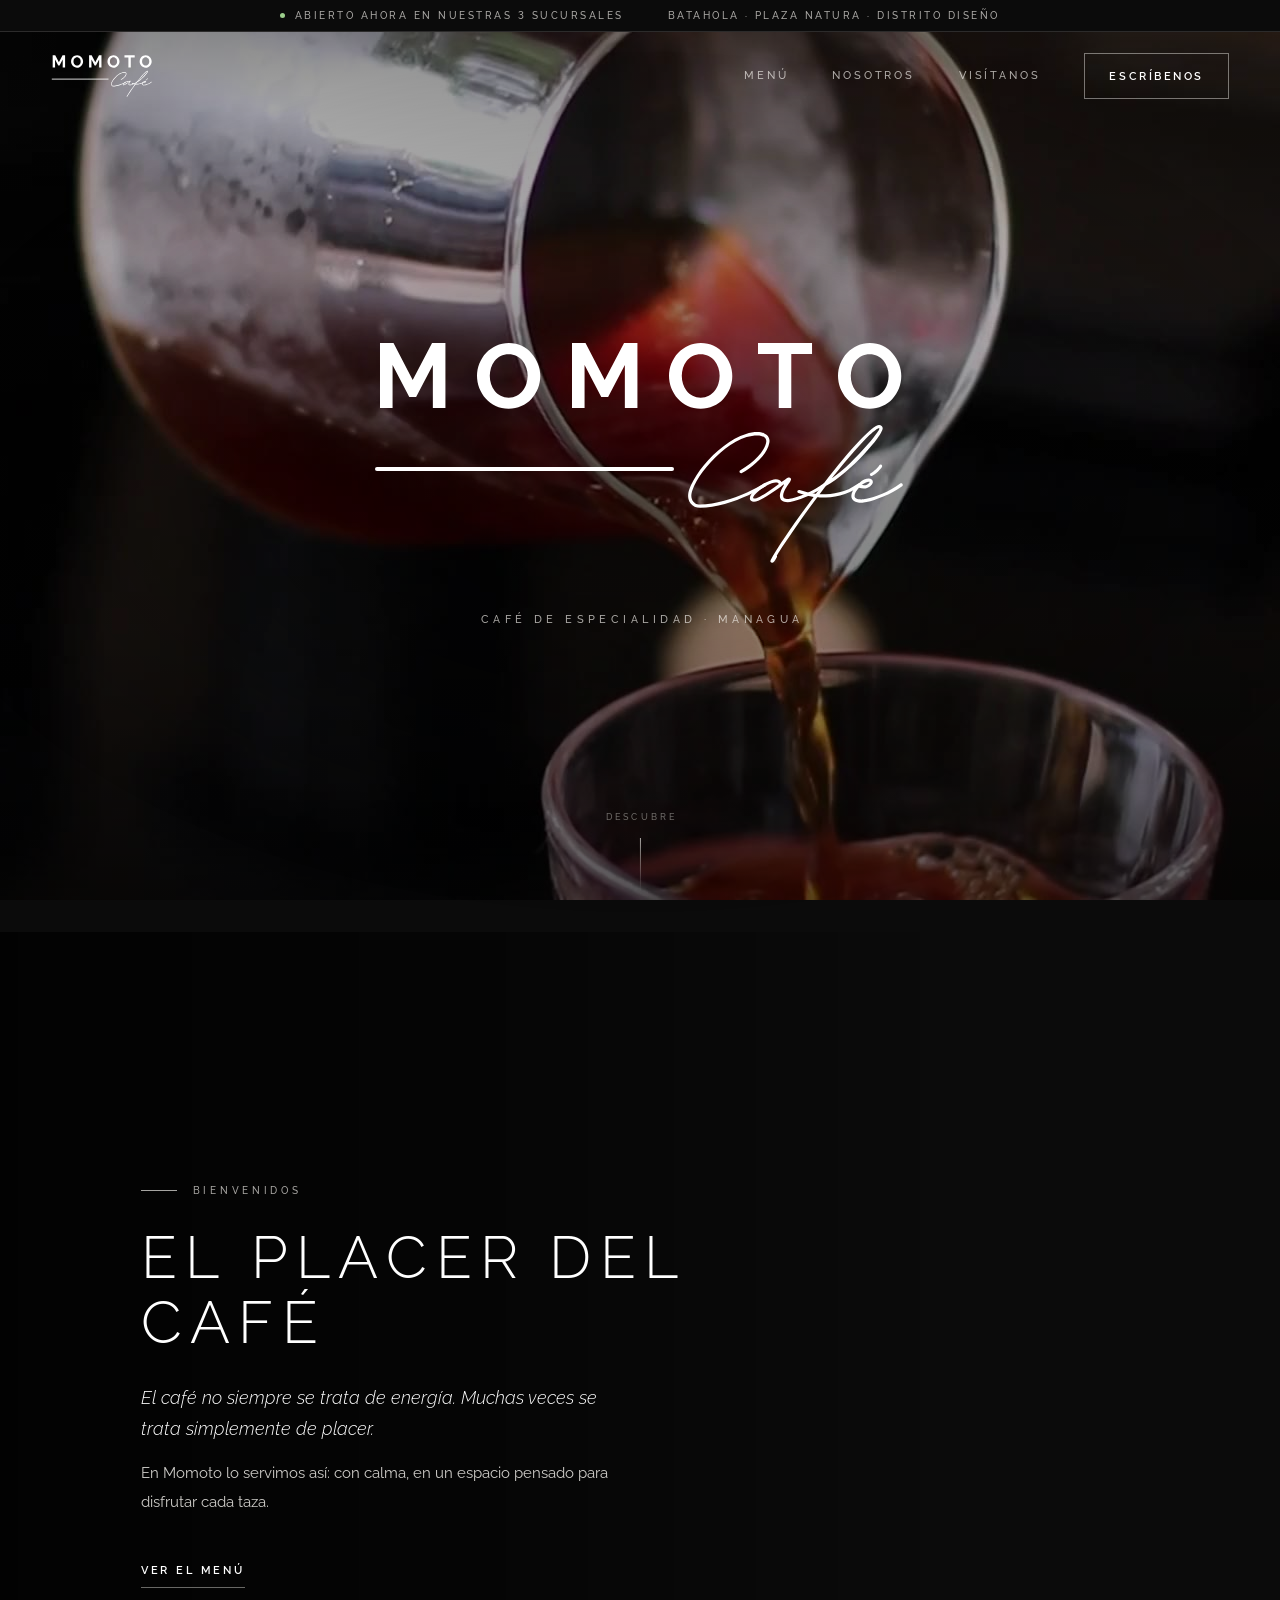
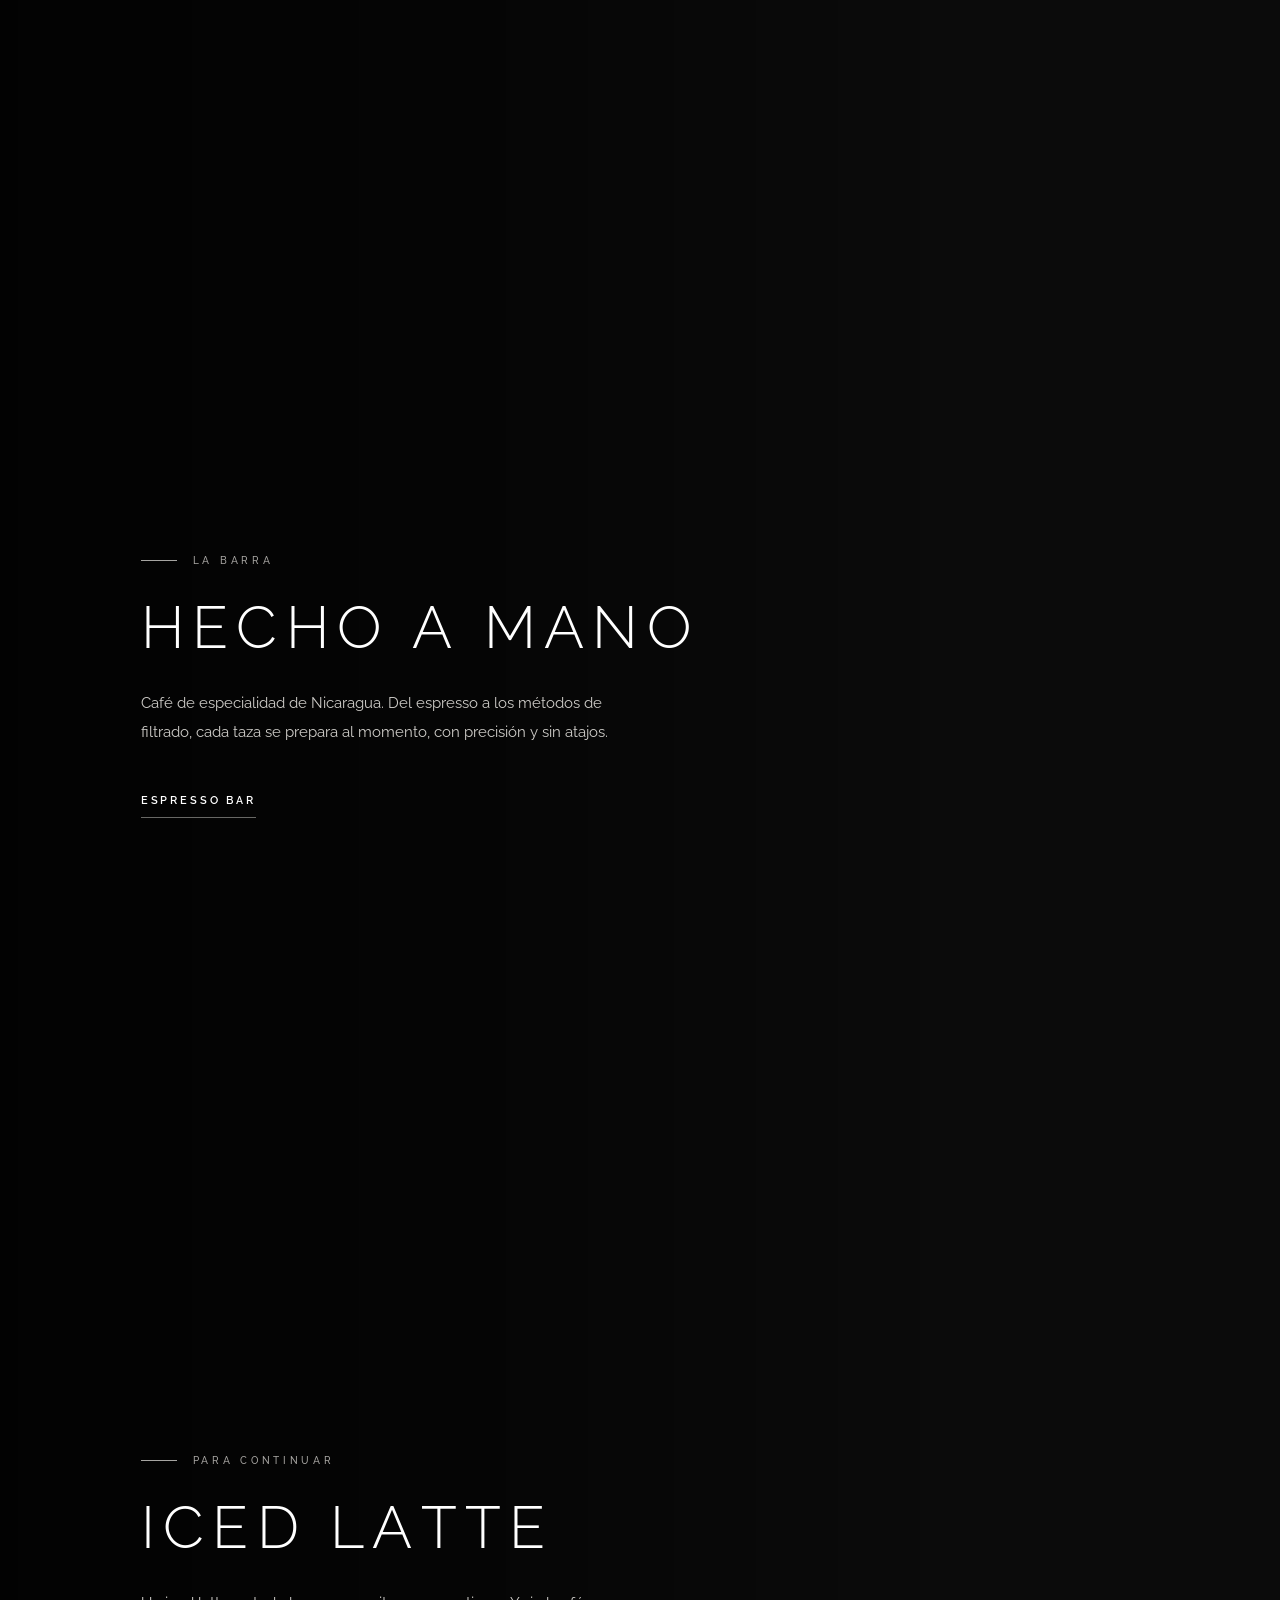
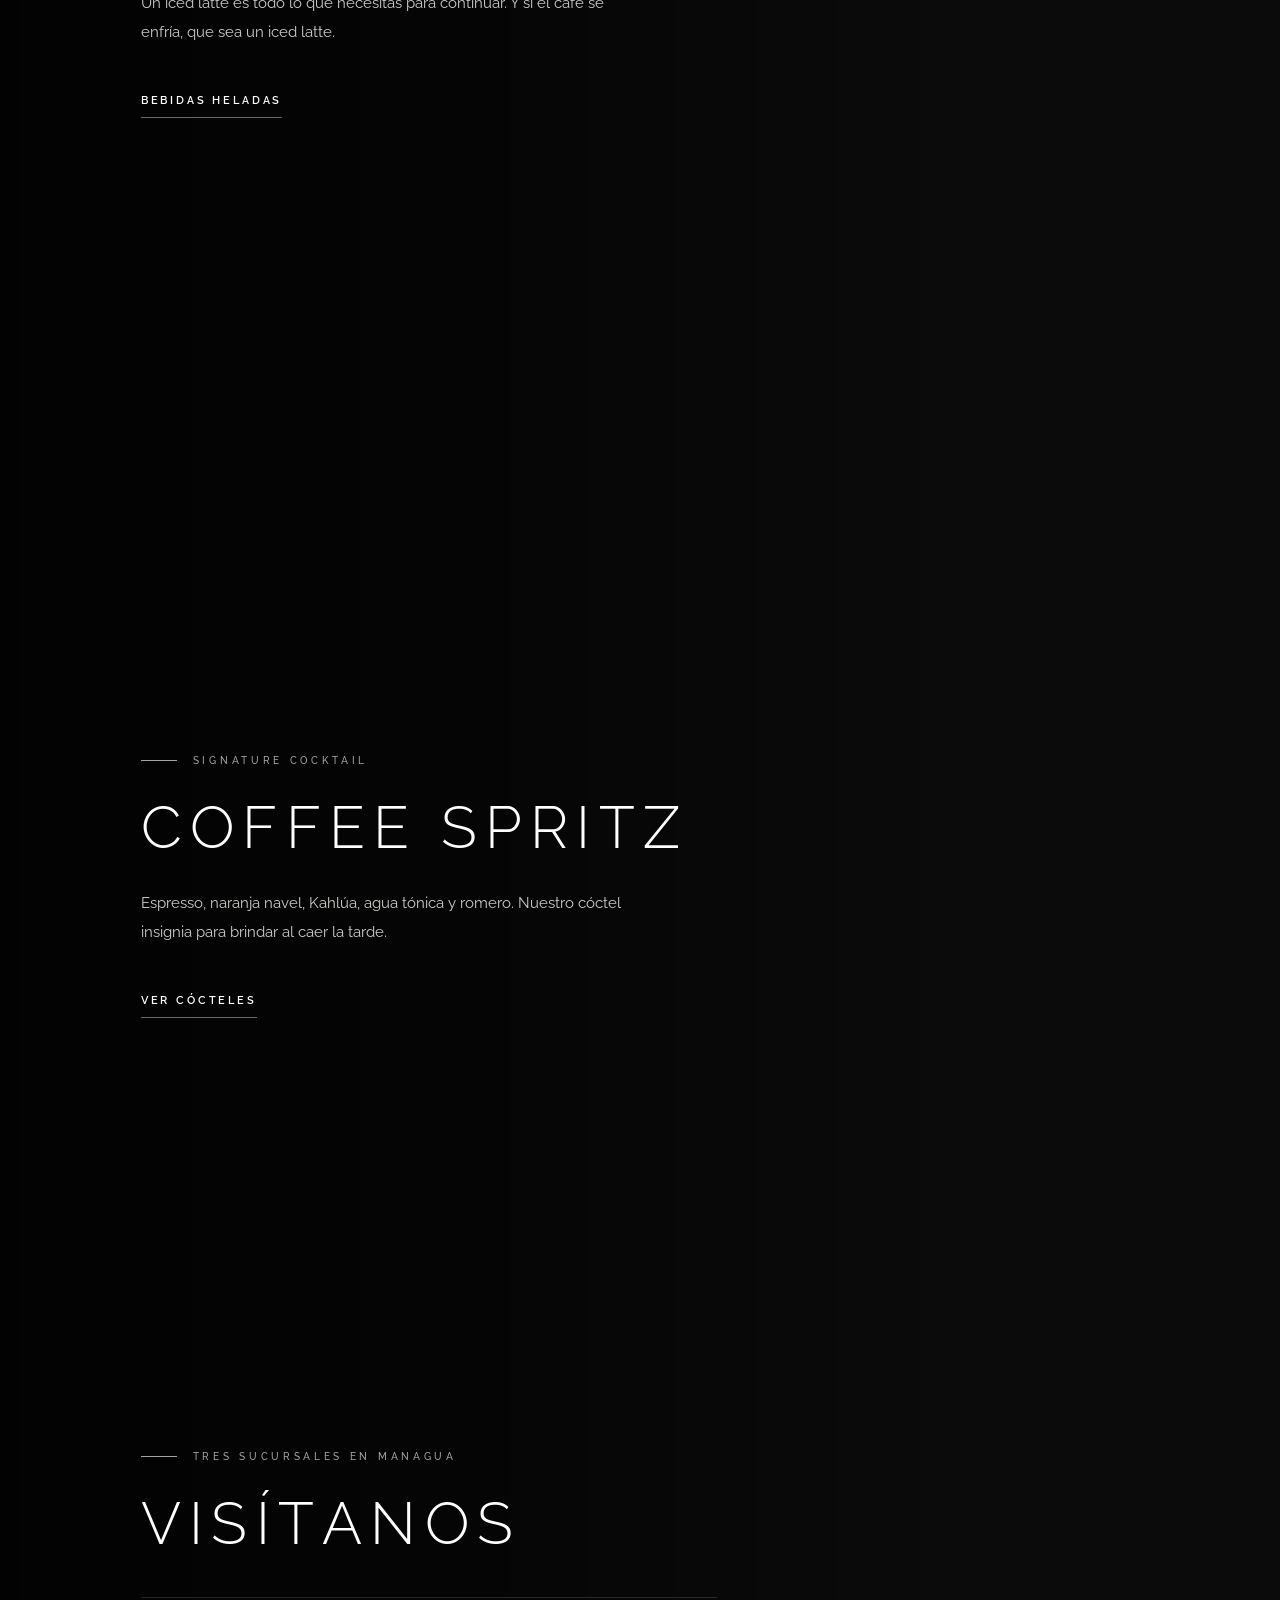
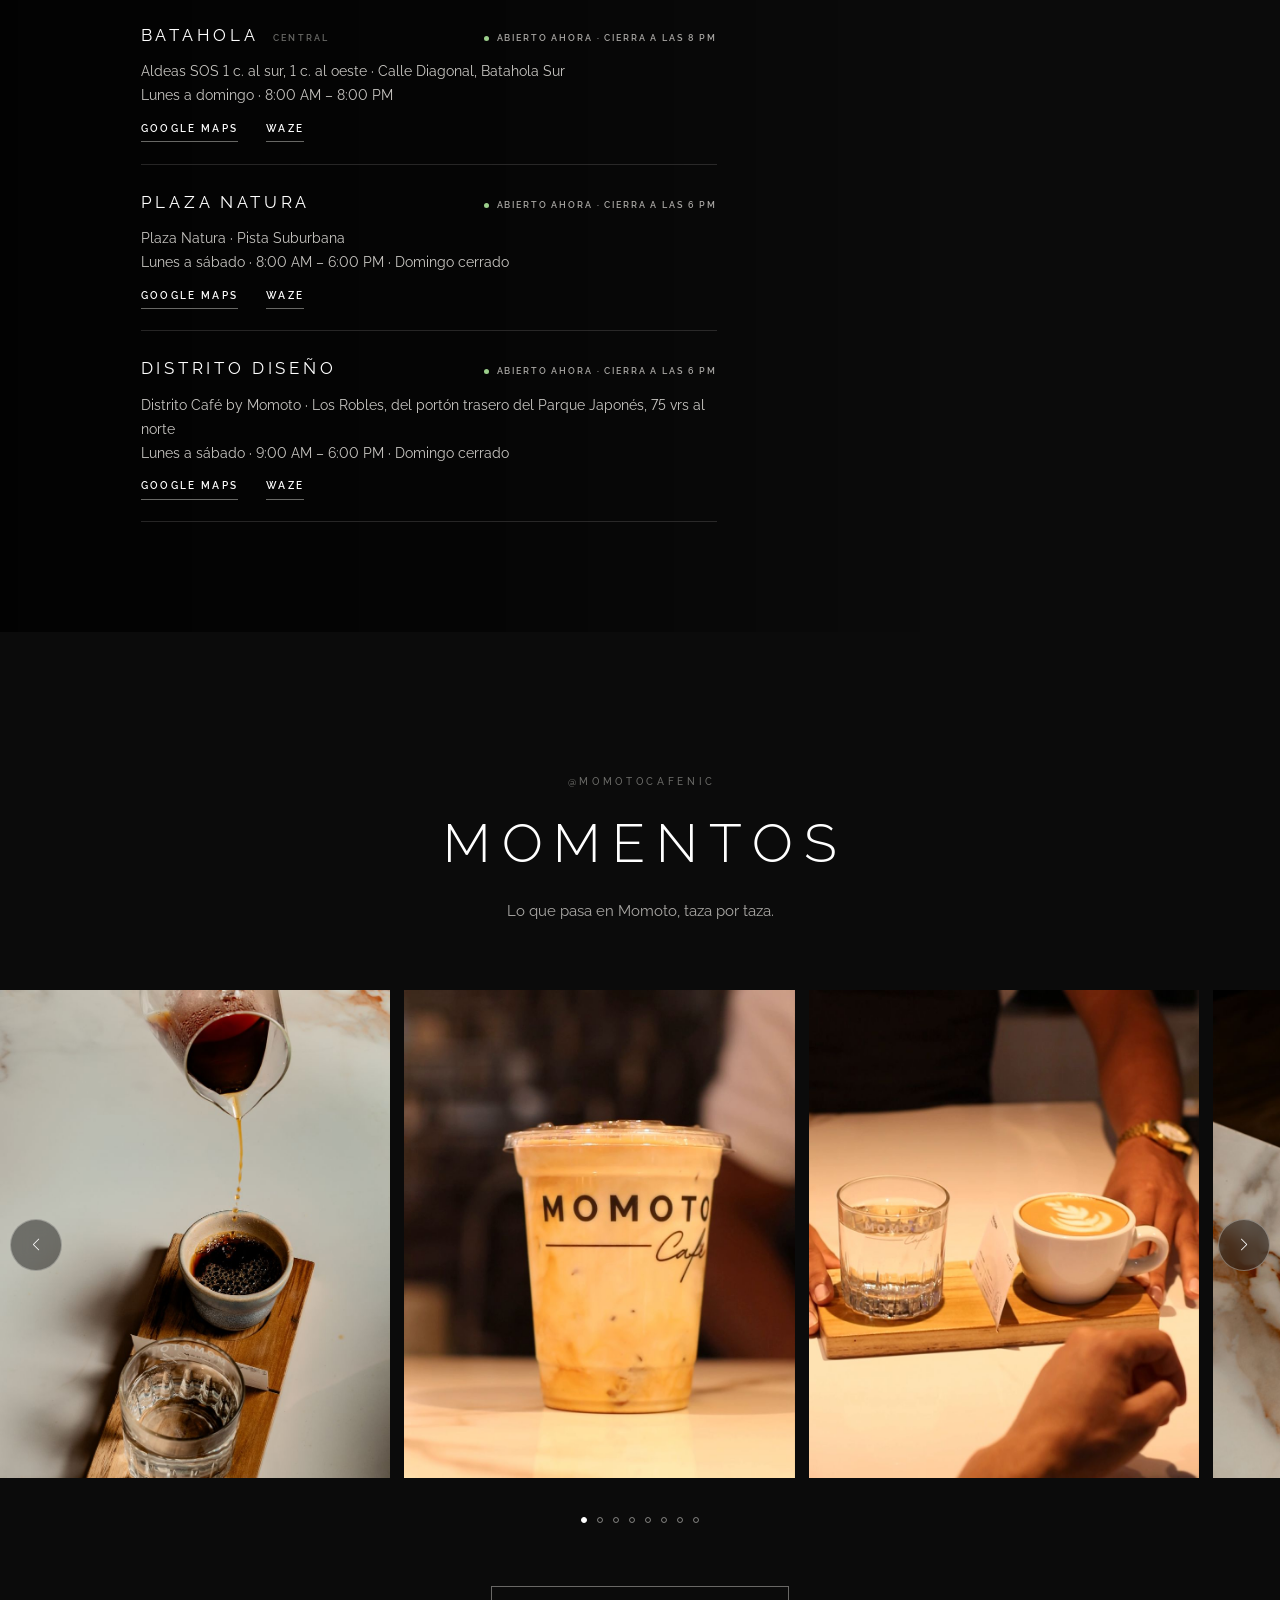
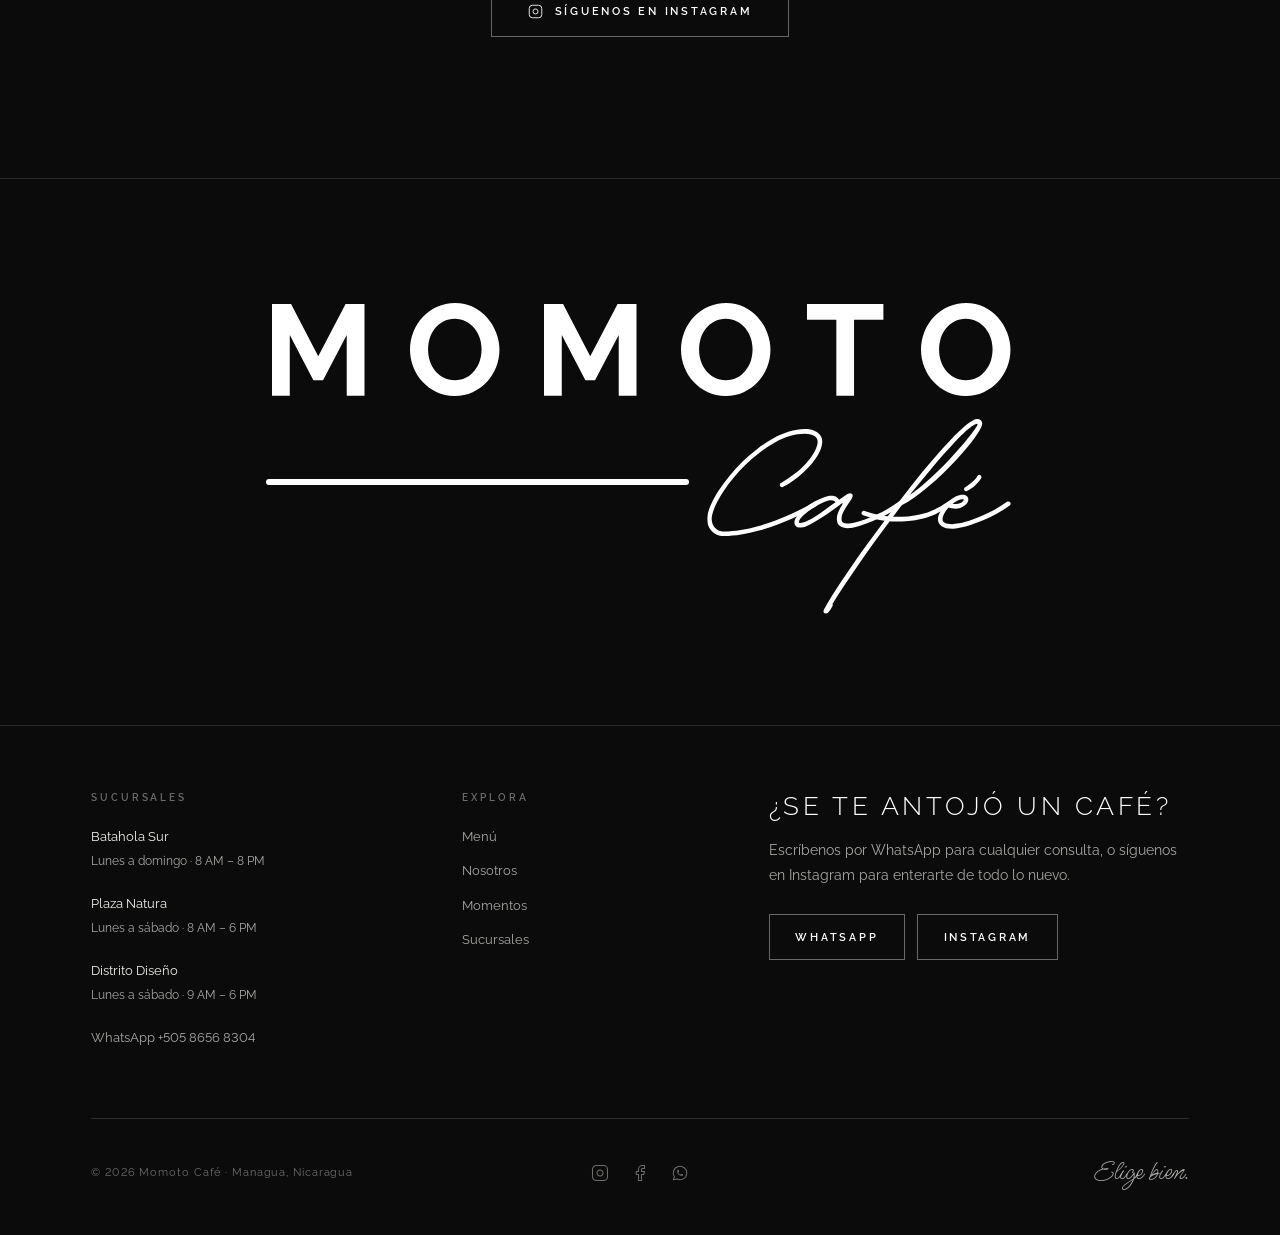
==== commit 862c6cf4: "Add real menu with prices and the three branches Menu: full official carta transcribed from the owne" ====
--- a/index.html
+++ b/index.html
@@ -4,7 +4,7 @@
     <meta charset="UTF-8">
     <meta name="viewport" content="width=device-width, initial-scale=1.0">
     <title>Momoto Café · Managua</title>
-    <meta name="description" content="Momoto Café en Batahola Sur, Managua. Espresso, V60, AeroPress, iced latte y Coffee Spritz. Abierto de lunes a domingo, de 8 AM a 8 PM.">
+    <meta name="description" content="Momoto Café: café de especialidad en Managua, con sucursales en Batahola, Plaza Natura y Distrito Diseño. Espresso bar, matcha, smoothies, brunch y cócteles.">
     <meta name="theme-color" content="#0b0b0b">
 
     <meta property="og:title" content="Momoto Café · Managua">
@@ -27,36 +27,79 @@
     <script>document.documentElement.classList.add('js');</script>
 
     <script type="application/ld+json">
-    {
-        "@context": "https://schema.org",
-        "@type": "CafeOrCoffeeShop",
-        "name": "Momoto Café",
-        "address": {
-            "@type": "PostalAddress",
-            "streetAddress": "Batahola Sur, de Miscelánea La Colmena 3 c. al sur, 1 c. al este",
-            "addressLocality": "Managua",
-            "addressCountry": "NI"
+    [
+        {
+            "@context": "https://schema.org",
+            "@type": "CafeOrCoffeeShop",
+            "name": "Momoto Café · Batahola",
+            "servesCuisine": "Café de especialidad",
+            "priceRange": "C$75 – C$743",
+            "address": {
+                "@type": "PostalAddress",
+                "streetAddress": "Aldeas SOS 1 c. al sur, 1 c. al oeste, Calle Diagonal Batahola Sur",
+                "addressLocality": "Managua",
+                "postalCode": "12074",
+                "addressCountry": "NI"
+            },
+            "geo": { "@type": "GeoCoordinates", "latitude": 12.1366328, "longitude": -86.3055493 },
+            "openingHoursSpecification": [{
+                "@type": "OpeningHoursSpecification",
+                "dayOfWeek": ["Monday", "Tuesday", "Wednesday", "Thursday", "Friday", "Saturday", "Sunday"],
+                "opens": "08:00",
+                "closes": "20:00"
+            }],
+            "telephone": "+50586568304",
+            "sameAs": ["https://www.instagram.com/momotocafenic/", "https://www.facebook.com/momotocafenic/"]
         },
-        "geo": { "@type": "GeoCoordinates", "latitude": 12.136662, "longitude": -86.305481 },
-        "openingHoursSpecification": [{
-            "@type": "OpeningHoursSpecification",
-            "dayOfWeek": ["Monday", "Tuesday", "Wednesday", "Thursday", "Friday", "Saturday", "Sunday"],
-            "opens": "08:00",
-            "closes": "20:00"
-        }],
-        "telephone": "+50586568304",
-        "sameAs": ["https://www.instagram.com/momotocafenic/", "https://www.facebook.com/momotocafenic/"]
-    }
+        {
+            "@context": "https://schema.org",
+            "@type": "CafeOrCoffeeShop",
+            "name": "Momoto Café · Plaza Natura",
+            "servesCuisine": "Café de especialidad",
+            "address": {
+                "@type": "PostalAddress",
+                "streetAddress": "Plaza Natura, Pista Suburbana",
+                "addressLocality": "Managua",
+                "addressCountry": "NI"
+            },
+            "geo": { "@type": "GeoCoordinates", "latitude": 12.1129452, "longitude": -86.275781 },
+            "openingHoursSpecification": [{
+                "@type": "OpeningHoursSpecification",
+                "dayOfWeek": ["Monday", "Tuesday", "Wednesday", "Thursday", "Friday", "Saturday"],
+                "opens": "08:00",
+                "closes": "18:00"
+            }],
+            "telephone": "+50583340242"
+        },
+        {
+            "@context": "https://schema.org",
+            "@type": "CafeOrCoffeeShop",
+            "name": "Distrito Café by Momoto",
+            "servesCuisine": "Café de especialidad",
+            "address": {
+                "@type": "PostalAddress",
+                "streetAddress": "Distrito Diseño, Colonial Los Robles, del portón trasero del Parque Japonés 75 vrs al norte",
+                "addressLocality": "Managua",
+                "addressCountry": "NI"
+            },
+            "geo": { "@type": "GeoCoordinates", "latitude": 12.1262525, "longitude": -86.2611549 },
+            "openingHoursSpecification": [{
+                "@type": "OpeningHoursSpecification",
+                "dayOfWeek": ["Monday", "Tuesday", "Wednesday", "Thursday", "Friday", "Saturday"],
+                "opens": "09:00",
+                "closes": "18:00"
+            }]
+        }
+    ]
     </script>
 </head>
 <body class="home">
 
 <a class="skip-link" href="#main">Saltar al contenido</a>
 
-<div class="strip" role="region" aria-label="Horario">
+<div class="strip" role="region" aria-label="Estado de las sucursales">
     <p class="strip-item" data-open-status hidden><span class="open-dot"></span><span data-open-text></span></p>
-    <p class="strip-item strip-item--hours">Lunes a domingo · 8 AM – 8 PM</p>
-    <p class="strip-item strip-item--wide">Batahola Sur · Managua</p>
+    <p class="strip-item strip-item--wide">Batahola · Plaza Natura · Distrito Diseño</p>
 </div>
 
 <header class="site-header" id="siteHeader">
@@ -137,7 +180,7 @@
     <h1 class="sr-only">Momoto Café</h1>
     <div class="hero-content">
         <div class="hero-logo" data-logo-anim><div class="logo-anim" style="aspect-ratio:127.42 / 55.1" aria-hidden="true"><span class="la-letter" style="left:1.640%;top:2.904%;width:12.172%;height:27.913%;--i:0"><svg viewBox="1.61 -15.38 15.51 15.38" preserveAspectRatio="none"><path d="M 14.14 0 L 14.14 -10.17 L 10.17 -2.59 L 8.55 -2.59 L 4.59 -10.17 L 4.59 0 L 1.61 0 L 1.61 -15.38 L 4.81 -15.38 L 9.36 -6.62 L 13.95 -15.38 L 17.12 -15.38 L 17.12 0 Z"/></svg></span><span class="la-letter" style="left:19.675%;top:2.722%;width:11.772%;height:28.294%;--i:1"><svg viewBox="0.67 -15.48 15 15.59" preserveAspectRatio="none"><path d="M 8.17 0.11 C 7.04 0.11 6.01 -0.11 5.09 -0.55 C 4.18 -0.99 3.39 -1.58 2.73 -2.31 C 2.08 -3.04 1.57 -3.88 1.2 -4.81 C 0.85 -5.75 0.67 -6.71 0.67 -7.69 C 0.67 -8.71 0.86 -9.69 1.23 -10.62 C 1.62 -11.57 2.14 -12.41 2.81 -13.12 C 3.49 -13.84 4.29 -14.41 5.22 -14.84 C 6.14 -15.27 7.15 -15.48 8.23 -15.48 C 9.34 -15.48 10.35 -15.25 11.27 -14.8 C 12.18 -14.35 12.96 -13.75 13.61 -13.02 C 14.27 -12.27 14.77 -11.44 15.12 -10.5 C 15.49 -9.56 15.67 -8.61 15.67 -7.64 C 15.67 -6.62 15.48 -5.64 15.11 -4.7 C 14.73 -3.77 14.21 -2.95 13.55 -2.23 C 12.89 -1.52 12.1 -0.96 11.17 -0.53 C 10.24 -0.1 9.24 0.11 8.17 0.11 Z M 3.7 -7.69 C 3.7 -7.02 3.8 -6.38 4 -5.75 C 4.21 -5.13 4.5 -4.59 4.88 -4.11 C 5.26 -3.64 5.73 -3.26 6.28 -2.97 C 6.84 -2.68 7.48 -2.53 8.19 -2.53 C 8.91 -2.53 9.54 -2.68 10.09 -2.97 C 10.66 -3.27 11.12 -3.66 11.5 -4.16 C 11.88 -4.64 12.18 -5.2 12.38 -5.81 C 12.57 -6.43 12.67 -7.05 12.67 -7.69 C 12.67 -8.35 12.57 -8.99 12.36 -9.61 C 12.15 -10.23 11.85 -10.78 11.47 -11.25 C 11.08 -11.73 10.61 -12.11 10.05 -12.39 C 9.49 -12.68 8.88 -12.83 8.19 -12.83 C 7.47 -12.83 6.83 -12.68 6.27 -12.38 C 5.7 -12.08 5.23 -11.69 4.84 -11.2 C 4.47 -10.72 4.18 -10.18 3.98 -9.56 C 3.8 -8.95 3.7 -8.32 3.7 -7.69 Z"/></svg></span><span class="la-letter" style="left:37.341%;top:2.904%;width:12.172%;height:27.913%;--i:2"><svg viewBox="1.61 -15.38 15.51 15.38" preserveAspectRatio="none"><path d="M 14.14 0 L 14.14 -10.17 L 10.17 -2.59 L 8.55 -2.59 L 4.59 -10.17 L 4.59 0 L 1.61 0 L 1.61 -15.38 L 4.81 -15.38 L 9.36 -6.62 L 13.95 -15.38 L 17.12 -15.38 L 17.12 0 Z"/></svg></span><span class="la-letter" style="left:55.384%;top:2.722%;width:11.772%;height:28.294%;--i:3"><svg viewBox="0.67 -15.48 15 15.59" preserveAspectRatio="none"><path d="M 8.17 0.11 C 7.04 0.11 6.01 -0.11 5.09 -0.55 C 4.18 -0.99 3.39 -1.58 2.73 -2.31 C 2.08 -3.04 1.57 -3.88 1.2 -4.81 C 0.85 -5.75 0.67 -6.71 0.67 -7.69 C 0.67 -8.71 0.86 -9.69 1.23 -10.62 C 1.62 -11.57 2.14 -12.41 2.81 -13.12 C 3.49 -13.84 4.29 -14.41 5.22 -14.84 C 6.14 -15.27 7.15 -15.48 8.23 -15.48 C 9.34 -15.48 10.35 -15.25 11.27 -14.8 C 12.18 -14.35 12.96 -13.75 13.61 -13.02 C 14.27 -12.27 14.77 -11.44 15.12 -10.5 C 15.49 -9.56 15.67 -8.61 15.67 -7.64 C 15.67 -6.62 15.48 -5.64 15.11 -4.7 C 14.73 -3.77 14.21 -2.95 13.55 -2.23 C 12.89 -1.52 12.1 -0.96 11.17 -0.53 C 10.24 -0.1 9.24 0.11 8.17 0.11 Z M 3.7 -7.69 C 3.7 -7.02 3.8 -6.38 4 -5.75 C 4.21 -5.13 4.5 -4.59 4.88 -4.11 C 5.26 -3.64 5.73 -3.26 6.28 -2.97 C 6.84 -2.68 7.48 -2.53 8.19 -2.53 C 8.91 -2.53 9.54 -2.68 10.09 -2.97 C 10.66 -3.27 11.12 -3.66 11.5 -4.16 C 11.88 -4.64 12.18 -5.2 12.38 -5.81 C 12.57 -6.43 12.67 -7.05 12.67 -7.69 C 12.67 -8.35 12.57 -8.99 12.36 -9.61 C 12.15 -10.23 11.85 -10.78 11.47 -11.25 C 11.08 -11.73 10.61 -12.11 10.05 -12.39 C 9.49 -12.68 8.88 -12.83 8.19 -12.83 C 7.47 -12.83 6.83 -12.68 6.27 -12.38 C 5.7 -12.08 5.23 -11.69 4.84 -11.2 C 4.47 -10.72 4.18 -10.18 3.98 -9.56 C 3.8 -8.95 3.7 -8.32 3.7 -7.69 Z"/></svg></span><span class="la-letter" style="left:72.022%;top:2.904%;width:10.053%;height:27.913%;--i:4"><svg viewBox="0.3 -15.38 12.81 15.38" preserveAspectRatio="none"><path d="M 13.11 -12.75 L 8.19 -12.75 L 8.19 0 L 5.22 0 L 5.22 -12.75 L 0.3 -12.75 L 0.3 -15.38 L 13.11 -15.38 Z"/></svg></span><span class="la-letter" style="left:86.909%;top:2.722%;width:11.772%;height:28.294%;--i:5"><svg viewBox="0.67 -15.48 15 15.59" preserveAspectRatio="none"><path d="M 8.17 0.11 C 7.04 0.11 6.01 -0.11 5.09 -0.55 C 4.18 -0.99 3.39 -1.58 2.73 -2.31 C 2.08 -3.04 1.57 -3.88 1.2 -4.81 C 0.85 -5.75 0.67 -6.71 0.67 -7.69 C 0.67 -8.71 0.86 -9.69 1.23 -10.62 C 1.62 -11.57 2.14 -12.41 2.81 -13.12 C 3.49 -13.84 4.29 -14.41 5.22 -14.84 C 6.14 -15.27 7.15 -15.48 8.23 -15.48 C 9.34 -15.48 10.35 -15.25 11.27 -14.8 C 12.18 -14.35 12.96 -13.75 13.61 -13.02 C 14.27 -12.27 14.77 -11.44 15.12 -10.5 C 15.49 -9.56 15.67 -8.61 15.67 -7.64 C 15.67 -6.62 15.48 -5.64 15.11 -4.7 C 14.73 -3.77 14.21 -2.95 13.55 -2.23 C 12.89 -1.52 12.1 -0.96 11.17 -0.53 C 10.24 -0.1 9.24 0.11 8.17 0.11 Z M 3.7 -7.69 C 3.7 -7.02 3.8 -6.38 4 -5.75 C 4.21 -5.13 4.5 -4.59 4.88 -4.11 C 5.26 -3.64 5.73 -3.26 6.28 -2.97 C 6.84 -2.68 7.48 -2.53 8.19 -2.53 C 8.91 -2.53 9.54 -2.68 10.09 -2.97 C 10.66 -3.27 11.12 -3.66 11.5 -4.16 C 11.88 -4.64 12.18 -5.2 12.38 -5.81 C 12.57 -6.43 12.67 -7.05 12.67 -7.69 C 12.67 -8.35 12.57 -8.99 12.36 -9.61 C 12.15 -10.23 11.85 -10.78 11.47 -11.25 C 11.08 -11.73 10.61 -12.11 10.05 -12.39 C 9.49 -12.68 8.88 -12.83 8.19 -12.83 C 7.47 -12.83 6.83 -12.68 6.27 -12.38 C 5.7 -12.08 5.23 -11.69 4.84 -11.2 C 4.47 -10.72 4.18 -10.18 3.98 -9.56 C 3.8 -8.95 3.7 -8.32 3.7 -7.69 Z"/></svg></span><span class="la-rule" style="left:0.761%;top:56.134%;width:55.643%;height:1.924%"></span><span class="la-script" style="left:58.860%;top:38.076%;width:39.954%;height:59.220%"><svg viewBox="196.66 99.31 50.91 32.63" preserveAspectRatio="none"><path transform="translate(197.71 117.47)" d="M 1.81 1.47 C 1.33 1.47 0.9 1.38 0.52 1.2 C 0.14 1.02 -0.17 0.77 -0.42 0.45 C -0.67 0.14 -0.84 -0.22 -0.94 -0.64 C -1.04 -1.07 -1.05 -1.52 -0.97 -2.02 C -0.85 -2.61 -0.63 -3.27 -0.3 -3.98 C 0.02 -4.71 0.45 -5.47 0.97 -6.27 C 1.49 -7.05 2.08 -7.85 2.75 -8.66 C 3.41 -9.47 4.14 -10.25 4.92 -11.02 C 5.7 -11.77 6.52 -12.48 7.38 -13.14 C 8.24 -13.8 9.12 -14.38 10.02 -14.88 C 10.91 -15.38 11.8 -15.77 12.7 -16.05 C 13.61 -16.34 14.49 -16.48 15.36 -16.48 C 16.02 -16.48 16.57 -16.38 17.03 -16.16 C 17.5 -15.95 17.84 -15.65 18.05 -15.27 C 18.27 -14.89 18.33 -14.45 18.23 -13.94 C 18.14 -13.39 17.94 -12.85 17.64 -12.3 C 17.35 -11.75 16.98 -11.22 16.55 -10.7 C 16.11 -10.18 15.62 -9.68 15.09 -9.2 C 14.56 -8.72 14.01 -8.27 13.44 -7.86 C 12.86 -7.45 12.3 -7.09 11.73 -6.78 C 11.68 -6.75 11.62 -6.73 11.55 -6.73 C 11.44 -6.73 11.35 -6.77 11.27 -6.84 C 11.19 -6.91 11.16 -7 11.16 -7.11 C 11.16 -7.27 11.22 -7.38 11.36 -7.45 C 12.18 -7.92 12.94 -8.43 13.64 -8.97 C 14.35 -9.52 14.97 -10.09 15.52 -10.67 C 16.05 -11.27 16.49 -11.85 16.83 -12.42 C 17.17 -12.99 17.39 -13.54 17.48 -14.06 C 17.57 -14.57 17.42 -14.97 17.05 -15.27 C 16.67 -15.55 16.11 -15.7 15.36 -15.7 C 14.54 -15.7 13.7 -15.57 12.84 -15.3 C 11.99 -15.04 11.13 -14.66 10.27 -14.19 C 9.41 -13.71 8.57 -13.15 7.75 -12.52 C 6.94 -11.89 6.16 -11.21 5.41 -10.48 C 4.66 -9.75 3.98 -9 3.34 -8.23 C 2.71 -7.46 2.14 -6.7 1.64 -5.94 C 1.15 -5.18 0.74 -4.45 0.42 -3.77 C 0.1 -3.08 -0.11 -2.45 -0.22 -1.89 C -0.3 -1.39 -0.27 -0.95 -0.11 -0.56 C 0.04 -0.18 0.27 0.13 0.61 0.36 C 0.94 0.59 1.34 0.7 1.81 0.7 C 2.72 0.7 3.65 0.62 4.61 0.45 C 5.58 0.3 6.54 0.08 7.5 -0.19 C 8.47 -0.46 9.41 -0.77 10.33 -1.11 C 11.25 -1.45 12.13 -1.8 12.95 -2.17 C 13.77 -2.55 14.52 -2.91 15.2 -3.28 C 15.88 -3.64 16.46 -3.98 16.95 -4.28 C 17 -4.32 17.07 -4.34 17.16 -4.34 C 17.26 -4.34 17.35 -4.3 17.42 -4.23 C 17.49 -4.16 17.53 -4.07 17.53 -3.95 C 17.53 -3.82 17.47 -3.71 17.36 -3.62 C 16.87 -3.32 16.27 -2.98 15.58 -2.61 C 14.89 -2.24 14.12 -1.87 13.27 -1.48 C 12.42 -1.11 11.52 -0.74 10.58 -0.39 C 9.64 -0.04 8.67 0.27 7.67 0.55 C 6.68 0.83 5.69 1.05 4.69 1.22 C 3.7 1.38 2.74 1.47 1.81 1.47 Z"/><path transform="translate(213.76 117.47)" d="M 15.23 -4.34 C 15.34 -4.34 15.43 -4.3 15.5 -4.22 C 15.58 -4.14 15.62 -4.05 15.62 -3.95 C 15.62 -3.82 15.57 -3.71 15.45 -3.64 C 14.91 -3.25 14.31 -2.88 13.66 -2.5 C 13 -2.13 12.33 -1.79 11.64 -1.47 C 10.95 -1.16 10.28 -0.88 9.62 -0.62 C 8.98 -0.38 8.38 -0.2 7.84 -0.06 C 7.31 0.07 6.88 0.14 6.53 0.14 C 5.93 0.14 5.46 0.01 5.14 -0.25 C 4.83 -0.52 4.67 -0.91 4.67 -1.41 C 4.67 -1.81 4.77 -2.22 4.95 -2.64 C 5.15 -3.07 5.37 -3.47 5.61 -3.86 C 5.66 -3.94 5.67 -4 5.64 -4.03 C 5.61 -4.06 5.55 -4.05 5.47 -3.98 C 5.39 -3.93 5.32 -3.88 5.25 -3.83 C 5.18 -3.77 5.1 -3.72 5.03 -3.66 C 4.62 -3.36 4.18 -3.05 3.7 -2.7 C 3.23 -2.37 2.75 -2.04 2.27 -1.72 C 1.77 -1.39 1.3 -1.1 0.83 -0.83 C 0.37 -0.55 -0.05 -0.34 -0.45 -0.19 C -0.85 -0.03 -1.19 0.05 -1.47 0.05 C -1.76 0.05 -1.99 -0.03 -2.17 -0.19 C -2.35 -0.34 -2.44 -0.55 -2.44 -0.81 C -2.44 -1.09 -2.33 -1.39 -2.11 -1.72 C -1.89 -2.05 -1.59 -2.38 -1.22 -2.72 C -0.85 -3.06 -0.45 -3.38 0 -3.69 C 0.45 -4 0.9 -4.27 1.36 -4.52 C 1.82 -4.75 2.25 -4.94 2.66 -5.08 C 3.07 -5.22 3.42 -5.3 3.7 -5.3 C 4.05 -5.3 4.32 -5.24 4.53 -5.14 C 4.74 -5.04 4.91 -4.87 5.06 -4.64 C 5.47 -4.93 5.79 -5.16 6.02 -5.31 C 6.24 -5.47 6.42 -5.58 6.55 -5.64 C 6.68 -5.7 6.79 -5.73 6.88 -5.73 C 7 -5.73 7.1 -5.69 7.19 -5.61 C 7.28 -5.52 7.33 -5.41 7.33 -5.28 C 7.33 -5.16 7.27 -5.02 7.17 -4.84 C 7.08 -4.68 6.94 -4.47 6.77 -4.22 C 6.59 -3.95 6.39 -3.65 6.19 -3.33 C 5.98 -3 5.8 -2.68 5.66 -2.34 C 5.52 -2.01 5.45 -1.7 5.45 -1.41 C 5.45 -1.13 5.54 -0.94 5.7 -0.81 C 5.87 -0.69 6.14 -0.62 6.53 -0.62 C 6.82 -0.62 7.21 -0.69 7.7 -0.81 C 8.2 -0.94 8.76 -1.11 9.38 -1.33 C 9.99 -1.55 10.62 -1.8 11.28 -2.11 C 11.94 -2.41 12.59 -2.74 13.23 -3.11 C 13.88 -3.47 14.47 -3.86 15.02 -4.27 C 15.07 -4.32 15.14 -4.34 15.23 -4.34 Z M 4.44 -4.19 C 4.35 -4.32 4.27 -4.41 4.17 -4.45 C 4.08 -4.5 3.92 -4.53 3.7 -4.53 C 3.44 -4.53 3.12 -4.46 2.75 -4.33 C 2.38 -4.19 2 -4.02 1.59 -3.8 C 1.2 -3.59 0.8 -3.35 0.42 -3.08 C 0.04 -2.82 -0.31 -2.55 -0.62 -2.28 C -0.95 -2.01 -1.2 -1.75 -1.39 -1.5 C -1.58 -1.26 -1.67 -1.06 -1.67 -0.91 C -1.67 -0.78 -1.6 -0.72 -1.47 -0.72 C -1.12 -0.72 -0.66 -0.87 -0.08 -1.17 C 0.5 -1.48 1.18 -1.9 1.94 -2.42 C 2.71 -2.94 3.54 -3.53 4.44 -4.19 Z"/><path transform="translate(227.9 117.47)" d="M 9.34 -4.34 C 9.45 -4.34 9.54 -4.3 9.61 -4.23 C 9.68 -4.16 9.72 -4.07 9.72 -3.95 C 9.72 -3.82 9.66 -3.71 9.56 -3.64 C 8.74 -3.07 7.93 -2.6 7.14 -2.25 C 6.35 -1.89 5.57 -1.62 4.81 -1.44 C 4.05 -1.26 3.3 -1.13 2.56 -1.06 C 1.82 -1 1.1 -0.97 0.39 -0.97 C 0.25 -0.97 0.1 -0.97 -0.06 -0.98 C -0.24 -0.99 -0.41 -1.01 -0.59 -1.03 C -1.54 0.24 -2.47 1.5 -3.39 2.77 C -4.3 4.04 -5.18 5.27 -6 6.47 C -6.83 7.66 -7.6 8.8 -8.31 9.88 C -9.03 10.95 -9.66 11.94 -10.2 12.84 C -10.12 12.94 -10.12 13.07 -10.22 13.23 C -10.64 14.05 -11 14.47 -11.3 14.47 C -11.47 14.47 -11.59 14.41 -11.66 14.3 C -11.72 14.19 -11.72 14.05 -11.66 13.88 C -11.64 13.82 -11.62 13.77 -11.59 13.7 C -11.56 13.64 -11.52 13.58 -11.48 13.52 C -10.98 12.64 -10.38 11.64 -9.66 10.53 C -8.95 9.43 -8.16 8.23 -7.28 6.95 C -6.41 5.68 -5.47 4.36 -4.48 2.98 C -3.5 1.62 -2.5 0.25 -1.47 -1.12 C -1.99 -1.2 -2.56 -1.3 -3.19 -1.45 C -3.81 -1.61 -4.44 -1.8 -5.06 -2.02 C -5.24 -2.07 -5.33 -2.19 -5.33 -2.38 C -5.33 -2.48 -5.29 -2.57 -5.22 -2.64 C -5.14 -2.72 -5.05 -2.77 -4.94 -2.77 C -4.91 -2.77 -4.89 -2.76 -4.88 -2.75 C -4.85 -2.75 -4.83 -2.74 -4.8 -2.73 C -4.1 -2.49 -3.41 -2.3 -2.75 -2.16 C -2.08 -2.01 -1.48 -1.91 -0.94 -1.84 C -0.64 -2.24 -0.34 -2.63 -0.03 -3.03 C 0.27 -3.43 0.57 -3.82 0.88 -4.2 C 0.88 -4.25 0.9 -4.29 0.95 -4.31 L 0.97 -4.33 C 2.64 -6.49 4.19 -8.43 5.61 -10.14 C 7.04 -11.85 8.31 -13.3 9.44 -14.48 C 10.57 -15.68 11.52 -16.59 12.3 -17.22 C 13.08 -17.84 13.66 -18.16 14.05 -18.16 C 14.3 -18.16 14.5 -18.08 14.66 -17.94 C 14.82 -17.8 14.91 -17.62 14.91 -17.39 C 14.91 -17.17 14.79 -16.85 14.56 -16.44 C 14.34 -16.02 14.03 -15.53 13.62 -14.97 C 13.22 -14.41 12.74 -13.81 12.19 -13.16 C 11.64 -12.5 11.04 -11.82 10.38 -11.11 C 9.72 -10.41 9.02 -9.71 8.28 -9 C 7.54 -8.3 6.79 -7.62 6.02 -6.97 C 5.24 -6.31 4.47 -5.7 3.69 -5.14 C 2.91 -4.59 2.16 -4.1 1.41 -3.69 L -0.05 -1.75 C 0.04 -1.75 0.11 -1.75 0.19 -1.75 C 0.26 -1.75 0.33 -1.75 0.39 -1.75 C 1.09 -1.75 1.79 -1.77 2.48 -1.83 C 3.19 -1.89 3.91 -2.01 4.62 -2.19 C 5.35 -2.36 6.09 -2.62 6.83 -2.95 C 7.58 -3.29 8.34 -3.72 9.11 -4.27 C 9.17 -4.32 9.25 -4.34 9.34 -4.34 Z M 2.81 -5.48 C 3.54 -5.98 4.28 -6.55 5.03 -7.19 C 5.79 -7.83 6.54 -8.51 7.28 -9.22 C 8.02 -9.94 8.73 -10.66 9.41 -11.38 C 10.08 -12.1 10.71 -12.8 11.28 -13.45 C 11.85 -14.12 12.35 -14.72 12.78 -15.27 C 13.21 -15.8 13.54 -16.25 13.77 -16.61 C 14 -16.96 14.12 -17.19 14.12 -17.3 C 14.12 -17.35 14.1 -17.38 14.05 -17.38 C 13.85 -17.38 13.55 -17.23 13.16 -16.94 C 12.77 -16.66 12.31 -16.27 11.78 -15.77 C 11.25 -15.27 10.68 -14.69 10.06 -14.03 C 9.46 -13.38 8.83 -12.68 8.17 -11.94 C 7.52 -11.2 6.88 -10.44 6.23 -9.67 C 5.6 -8.91 4.98 -8.17 4.39 -7.45 C 3.8 -6.74 3.28 -6.09 2.81 -5.48 Z"/><path transform="translate(236.15 117.47)" d="M 3.95 -6.06 C 3.86 -6.06 3.77 -6.1 3.7 -6.17 C 3.64 -6.24 3.61 -6.33 3.61 -6.42 C 3.61 -6.57 3.68 -6.67 3.81 -6.73 C 4.02 -6.85 4.23 -6.99 4.45 -7.16 C 4.67 -7.32 4.88 -7.49 5.08 -7.67 C 5.27 -7.86 5.44 -8.04 5.58 -8.2 C 5.71 -8.37 5.8 -8.5 5.86 -8.59 C 5.93 -8.73 6.04 -8.8 6.19 -8.8 C 6.28 -8.8 6.36 -8.76 6.42 -8.69 C 6.49 -8.62 6.53 -8.54 6.53 -8.44 C 6.53 -8.38 6.52 -8.33 6.5 -8.28 C 6.44 -8.16 6.32 -7.99 6.16 -7.78 C 6 -7.58 5.8 -7.37 5.58 -7.14 C 5.36 -6.92 5.12 -6.72 4.86 -6.53 C 4.61 -6.34 4.35 -6.2 4.09 -6.09 C 4.04 -6.07 3.99 -6.06 3.95 -6.06 Z M 11.05 -4.34 C 11.15 -4.34 11.24 -4.3 11.31 -4.23 C 11.38 -4.16 11.42 -4.07 11.42 -3.95 C 11.42 -3.82 11.37 -3.72 11.27 -3.66 C 10.58 -3.16 9.85 -2.7 9.09 -2.28 C 8.33 -1.86 7.57 -1.5 6.81 -1.19 C 6.06 -0.88 5.35 -0.61 4.67 -0.39 C 3.99 -0.18 3.39 -0.02 2.86 0.08 C 2.33 0.19 1.91 0.25 1.61 0.25 C 0.86 0.25 0.27 0.11 -0.14 -0.17 C -0.55 -0.45 -0.77 -0.84 -0.77 -1.34 C -0.77 -1.68 -0.68 -2.03 -0.5 -2.41 C -0.33 -2.79 -0.1 -3.16 0.19 -3.52 C 0.48 -3.88 0.8 -4.21 1.17 -4.5 C 1.54 -4.8 1.9 -5.04 2.27 -5.22 C 2.64 -5.39 3 -5.48 3.34 -5.48 C 3.63 -5.48 3.87 -5.4 4.05 -5.23 C 4.23 -5.08 4.33 -4.88 4.33 -4.62 C 4.33 -4.45 4.27 -4.27 4.14 -4.09 C 4.02 -3.91 3.85 -3.75 3.64 -3.61 C 3.43 -3.46 3.2 -3.34 2.95 -3.25 C 2.71 -3.16 2.47 -3.12 2.22 -3.12 C 1.73 -3.12 1.33 -3.19 1.03 -3.31 C 0.71 -2.97 0.45 -2.62 0.27 -2.27 C 0.09 -1.92 0 -1.61 0 -1.34 C 0 -0.8 0.54 -0.53 1.61 -0.53 C 1.89 -0.53 2.28 -0.58 2.78 -0.67 C 3.28 -0.77 3.85 -0.93 4.48 -1.12 C 5.13 -1.33 5.81 -1.59 6.53 -1.89 C 7.26 -2.2 7.99 -2.55 8.72 -2.95 C 9.46 -3.35 10.16 -3.79 10.81 -4.27 C 10.88 -4.32 10.95 -4.34 11.05 -4.34 Z M 3.56 -4.62 C 3.56 -4.66 3.55 -4.68 3.52 -4.69 C 3.49 -4.7 3.44 -4.7 3.34 -4.7 C 3.11 -4.7 2.85 -4.63 2.56 -4.5 C 2.27 -4.36 1.97 -4.17 1.67 -3.92 C 1.82 -3.9 2 -3.89 2.22 -3.89 C 2.49 -3.89 2.72 -3.93 2.92 -4.02 C 3.12 -4.11 3.27 -4.21 3.39 -4.33 C 3.5 -4.44 3.56 -4.54 3.56 -4.62 Z"/></svg></span></div></div>
-        <p class="hero-sub" data-reveal data-delay="4">Batahola Sur · Managua</p>
+        <p class="hero-sub" data-reveal data-delay="4">Café de especialidad · Managua</p>
     </div>
 
     <a class="hero-scroll" href="#nosotros" data-reveal data-delay="4" aria-label="Bajar a Nosotros">
@@ -166,8 +209,8 @@
     <div class="panel-content">
         <span class="panel-label" data-reveal>La barra</span>
         <h2 class="panel-title" data-split-chars>Hecho a mano</h2>
-        <p class="panel-text" data-reveal data-delay="2">Café de especialidad de Nicaragua, en espresso, V60 y AeroPress. Cada taza se prepara al momento, con precisión y sin atajos.</p>
-        <a href="menu.html#calientes" class="panel-cta" data-reveal data-delay="3">Café caliente</a>
+        <p class="panel-text" data-reveal data-delay="2">Café de especialidad de Nicaragua. Del espresso a los métodos de filtrado, cada taza se prepara al momento, con precisión y sin atajos.</p>
+        <a href="menu.html#caliente" class="panel-cta" data-reveal data-delay="3">Espresso bar</a>
     </div>
 </section>
 
@@ -178,7 +221,7 @@
         <span class="panel-label" data-reveal>Para continuar</span>
         <h2 class="panel-title" data-split-chars>Iced latte</h2>
         <p class="panel-text" data-reveal data-delay="2">Un iced latte es todo lo que necesitas para continuar. Y si el café se enfría, que sea un iced latte.</p>
-        <a href="menu.html#frios" class="panel-cta" data-reveal data-delay="3">Bebidas frías</a>
+        <a href="menu.html#helado" class="panel-cta" data-reveal data-delay="3">Bebidas heladas</a>
     </div>
 </section>
 
@@ -186,10 +229,10 @@
 <!-- COFFEE SPRITZ -->
 <section class="panel" data-section="spritz">
     <div class="panel-content">
-        <span class="panel-label" data-reveal>De la casa</span>
+        <span class="panel-label" data-reveal>Signature cocktail</span>
         <h2 class="panel-title" data-split-chars>Coffee Spritz</h2>
-        <p class="panel-text" data-reveal data-delay="2">Café, naranja y hielo, servido en copa. Una forma distinta de disfrutar el café al caer la tarde.</p>
-        <a href="menu.html#casa" class="panel-cta" data-reveal data-delay="3">Firma de la casa</a>
+        <p class="panel-text" data-reveal data-delay="2">Espresso, naranja navel, Kahlúa, agua tónica y romero. Nuestro cóctel insignia para brindar al caer la tarde.</p>
+        <a href="menu.html#cocteles" class="panel-cta" data-reveal data-delay="3">Ver cócteles</a>
     </div>
 </section>
 
@@ -197,35 +240,48 @@
 <!-- VISÍTANOS -->
 <section class="panel panel--visit" id="visitanos" data-section="visitanos">
     <div class="panel-content">
-        <span class="panel-label" data-reveal>Te esperamos</span>
+        <span class="panel-label" data-reveal>Tres sucursales en Managua</span>
         <h2 class="panel-title" data-split-chars>Visítanos</h2>
 
-        <div class="visit-details" data-reveal data-delay="2">
-            <div class="visit-item">
-                <span class="visit-key">Dirección</span>
-                <p>Batahola Sur, de Miscelánea La Colmena, 3 c. al sur, 1 c. al este<br>Managua, Nicaragua</p>
-            </div>
-            <div class="visit-item">
-                <span class="visit-key">Horario</span>
-                <p>Lunes a domingo<br>8:00 AM – 8:00 PM</p>
-                <p class="visit-status" data-open-status="short" hidden><span class="open-dot"></span><span data-open-text></span></p>
-            </div>
-        </div>
-
-        <div class="panel-ctas" data-reveal data-delay="3">
-            <a href="https://www.google.com/maps/search/?api=1&amp;query=12.136662%2C-86.305481" class="panel-cta" target="_blank" rel="noopener">Google Maps</a>
-            <a href="https://www.waze.com/ul?ll=12.136662%2C-86.305481&amp;navigate=yes&amp;zoom=17" class="panel-cta" target="_blank" rel="noopener">Waze</a>
-            <a href="https://wa.me/50586568304" class="panel-cta" target="_blank" rel="noopener">WhatsApp</a>
-        </div>
-    </div>
-
-    <div class="visit-map" data-reveal data-delay="2">
-        <iframe
-            title="Mapa: ubicación de Momoto Café en Batahola Sur, Managua"
-            src="https://maps.google.com/maps?q=12.136662,-86.305481&amp;z=16&amp;hl=es&amp;output=embed"
-            loading="lazy"
-            referrerpolicy="no-referrer-when-downgrade"
-            allowfullscreen></iframe>
+        <!-- Sucursales. Los horarios también están en assets/js/app.js (BRANCHES) para el estado "Abierto ahora". -->
+        <ul class="branch-list" data-reveal data-delay="2">
+            <li class="branch" id="batahola">
+                <div class="branch-top">
+                    <h3 class="branch-name">Batahola<span class="branch-tag">Central</span></h3>
+                    <p class="branch-status" data-branch-status="batahola" hidden><span class="open-dot"></span><span data-open-text></span></p>
+                </div>
+                <p class="branch-meta">Aldeas SOS 1 c. al sur, 1 c. al oeste · Calle Diagonal, Batahola Sur</p>
+                <p class="branch-meta">Lunes a domingo · 8:00 AM – 8:00 PM</p>
+                <p class="branch-links">
+                    <a href="https://www.google.com/maps/search/?api=1&amp;query=MOMOTO%20CAF%C3%89%20Batahola&amp;query_place_id=ChIJ__ziC59VcY8Ruhu6Uc4Z784" target="_blank" rel="noopener">Google Maps</a>
+                    <a href="https://www.waze.com/ul?ll=12.1366328%2C-86.3055493&amp;navigate=yes&amp;zoom=17" target="_blank" rel="noopener">Waze</a>
+                </p>
+            </li>
+            <li class="branch" id="plaza-natura">
+                <div class="branch-top">
+                    <h3 class="branch-name">Plaza Natura</h3>
+                    <p class="branch-status" data-branch-status="natura" hidden><span class="open-dot"></span><span data-open-text></span></p>
+                </div>
+                <p class="branch-meta">Plaza Natura · Pista Suburbana</p>
+                <p class="branch-meta">Lunes a sábado · 8:00 AM – 6:00 PM · Domingo cerrado</p>
+                <p class="branch-links">
+                    <a href="https://www.google.com/maps/search/?api=1&amp;query=Momoto%20Caf%C3%A9%20Plaza%20Natura&amp;query_place_id=ChIJy_lLUQBVcY8RzkOb0MafDWc" target="_blank" rel="noopener">Google Maps</a>
+                    <a href="https://www.waze.com/ul?ll=12.1129452%2C-86.275781&amp;navigate=yes&amp;zoom=17" target="_blank" rel="noopener">Waze</a>
+                </p>
+            </li>
+            <li class="branch" id="distrito-diseno">
+                <div class="branch-top">
+                    <h3 class="branch-name">Distrito Diseño</h3>
+                    <p class="branch-status" data-branch-status="distrito" hidden><span class="open-dot"></span><span data-open-text></span></p>
+                </div>
+                <p class="branch-meta">Distrito Café by Momoto · Los Robles, del portón trasero del Parque Japonés, 75 vrs al norte</p>
+                <p class="branch-meta">Lunes a sábado · 9:00 AM – 6:00 PM · Domingo cerrado</p>
+                <p class="branch-links">
+                    <a href="https://www.google.com/maps/search/?api=1&amp;query=Distrito%20Caf%C3%A9%20by%20Momoto" target="_blank" rel="noopener">Google Maps</a>
+                    <a href="https://www.waze.com/ul?ll=12.1262525%2C-86.2611549&amp;navigate=yes&amp;zoom=17" target="_blank" rel="noopener">Waze</a>
+                </p>
+            </li>
+        </ul>
     </div>
 </section>
 
@@ -275,14 +331,22 @@
     <div class="footer-inner">
         <div class="footer-columns">
             <div class="footer-col">
-                <p class="footer-col-title">Visítanos</p>
-                <div class="footer-address">
-                    <a href="https://www.google.com/maps/search/?api=1&amp;query=12.136662%2C-86.305481" target="_blank" rel="noopener">Batahola Sur, de Miscelánea La Colmena<br>3 c. al sur, 1 c. al este<br>Managua, Nicaragua</a>
+                <p class="footer-col-title">Sucursales</p>
+                <div class="footer-branch">
+                    <a href="https://www.google.com/maps/search/?api=1&amp;query=MOMOTO%20CAF%C3%89%20Batahola&amp;query_place_id=ChIJ__ziC59VcY8Ruhu6Uc4Z784" target="_blank" rel="noopener">Batahola Sur</a>
+                    <span>Lunes a domingo · 8 AM – 8 PM</span>
+                </div>
+                <div class="footer-branch">
+                    <a href="https://www.google.com/maps/search/?api=1&amp;query=Momoto%20Caf%C3%A9%20Plaza%20Natura&amp;query_place_id=ChIJy_lLUQBVcY8RzkOb0MafDWc" target="_blank" rel="noopener">Plaza Natura</a>
+                    <span>Lunes a sábado · 8 AM – 6 PM</span>
+                </div>
+                <div class="footer-branch">
+                    <a href="https://www.google.com/maps/search/?api=1&amp;query=Distrito%20Caf%C3%A9%20by%20Momoto" target="_blank" rel="noopener">Distrito Diseño</a>
+                    <span>Lunes a sábado · 9 AM – 6 PM</span>
                 </div>
                 <div class="footer-phone">
-                    <a href="https://wa.me/50586568304" target="_blank" rel="noopener">+505 8656 8304</a>
-                </div>
-                <p class="footer-hours">Lunes a domingo<br>8:00 AM – 8:00 PM</p>
+                    <a href="https://wa.me/50586568304" target="_blank" rel="noopener">WhatsApp +505 8656 8304</a>
+                </div>
             </div>
 
             <div class="footer-col">
@@ -291,7 +355,7 @@
                     <li><a href="menu.html">Menú</a></li>
                     <li><a href="#nosotros">Nosotros</a></li>
                     <li><a href="#momentos">Momentos</a></li>
-                    <li><a href="#visitanos">Cómo llegar</a></li>
+                    <li><a href="#visitanos">Sucursales</a></li>
                 </ul>
             </div>
 
--- a/assets/css/styles.css
+++ b/assets/css/styles.css
@@ -72,7 +72,7 @@
 html {
     font-size: 16px;
     -webkit-text-size-adjust: 100%;
-    scroll-behavior: smooth;
+    /* El scroll suave lo maneja app.js en los clics; los saltos por URL son instantáneos. */
     scroll-padding-top: var(--header-height);
 }
 
@@ -122,6 +122,10 @@
 :focus-visible {
     outline: 1px solid currentColor;
     outline-offset: 4px;
+}
+
+[hidden] {
+    display: none !important;
 }
 
 .sr-only {
@@ -343,12 +347,14 @@
     flex: none;
 }
 
-[data-open-status].is-open .open-dot {
+[data-open-status].is-open .open-dot,
+[data-branch-status].is-open .open-dot {
     background: #9ccf8c;
     animation: openPulse 2.4s ease-out infinite;
 }
 
-[data-open-status].is-closed .open-dot {
+[data-open-status].is-closed .open-dot,
+[data-branch-status].is-closed .open-dot {
     background: var(--text-subtle);
 }
 
@@ -667,6 +673,13 @@
     object-position: 80% 50%;
 }
 
+@media (max-aspect-ratio: 1/1) {
+    .stage-layer[data-layer="visitanos"] video {
+        transform: scale(1.15);
+        transform-origin: 80% 50%;
+    }
+}
+
 .stage-layer[data-layer="hero"] { background-image: url('../img/hero-land.jpg'); }
 .stage-layer[data-layer="nosotros"] { background-image: url('../img/bienvenida-land.jpg'); }
 .stage-layer[data-layer="barra"] { background-image: url('../img/barra-land.jpg'); }
@@ -906,72 +919,84 @@
 }
 
 
-/* Panel Visítanos: datos + mapa */
-
-.panel--visit {
-    gap: clamp(2rem, 4vw, 4rem);
-    padding-top: var(--header-height);
-    padding-right: var(--gutter);
-}
-
-.panel--visit .panel-content {
-    flex: 1 1 52%;
-}
-
-.visit-details {
-    display: grid;
-    grid-template-columns: repeat(2, minmax(0, 1fr));
-    gap: 1.75rem 2.75rem;
-    margin-top: 2.25rem;
-    max-width: 34rem;
-}
-
-.visit-key {
-    display: block;
-    margin-bottom: 0.7rem;
+/* Panel Visítanos: directorio de sucursales (sin mapa) */
+
+.branch-list {
+    list-style: none;
+    max-width: 36rem;
+    margin-top: 2.5rem;
+    border-top: 1px solid var(--line);
+}
+
+.branch {
+    padding: 1.5rem 0 1.35rem;
+    border-bottom: 1px solid var(--line);
+}
+
+.branch-top {
+    display: flex;
+    flex-wrap: wrap;
+    align-items: baseline;
+    justify-content: space-between;
+    gap: 0.4rem 1.5rem;
+    margin-bottom: 0.65rem;
+}
+
+.branch-name {
+    display: inline-flex;
+    align-items: baseline;
+    gap: 0.9rem;
+    font-size: 1.05rem;
+    font-weight: 400;
+    letter-spacing: 0.22em;
+    text-transform: uppercase;
+    color: var(--text-strong);
+}
+
+.branch-tag {
+    font-size: 0.54rem;
+    font-weight: 600;
+    letter-spacing: 0.26em;
+    color: var(--text-subtle);
+}
+
+.branch-status {
+    display: inline-flex;
+    align-items: center;
+    gap: 0.5rem;
+    font-size: 0.58rem;
+    font-weight: 600;
+    letter-spacing: 0.2em;
+    text-transform: uppercase;
+    color: var(--text-muted);
+}
+
+.branch-meta {
+    font-size: 0.86rem;
+    line-height: 1.75;
+    color: rgba(244, 242, 237, 0.82);
+}
+
+.branch-links {
+    display: flex;
+    gap: 1.75rem;
+    margin-top: 0.85rem;
+}
+
+.branch-links a {
+    padding-bottom: 0.3rem;
+    border-bottom: 1px solid var(--text-subtle);
     font-size: 0.6rem;
     font-weight: 600;
-    letter-spacing: 0.32em;
-    text-transform: uppercase;
-    color: var(--text-subtle);
-}
-
-.visit-item p {
-    font-size: 0.92rem;
-    line-height: 1.8;
-    color: rgba(244, 242, 237, 0.88);
-}
-
-.visit-item .visit-status {
-    display: inline-flex;
-    align-items: center;
-    gap: 0.55rem;
-    margin-top: 0.8rem;
-    font-size: 0.62rem;
-    font-weight: 600;
-    letter-spacing: 0.2em;
-    text-transform: uppercase;
+    letter-spacing: 0.24em;
+    text-transform: uppercase;
+    color: var(--text-strong);
+    transition: border-color var(--duration-fast) ease, color var(--duration-fast) ease;
+}
+
+.branch-links a:hover {
+    border-color: var(--text-strong);
     color: var(--text-muted);
-}
-
-.visit-map {
-    position: relative;
-    z-index: 1;
-    flex: 1 1 40%;
-    align-self: center;
-    max-width: 540px;
-    aspect-ratio: 4 / 5;
-    max-height: calc(100vh - var(--header-height) - 3rem);
-    overflow: hidden;
-    border: 1px solid var(--line);
-    background: var(--black-soft);
-}
-
-.visit-map iframe {
-    width: 100%;
-    height: 100%;
-    border: 0;
-    filter: grayscale(1) invert(0.92) contrast(0.9);
 }
 
 
@@ -1180,6 +1205,30 @@
 .footer-address,
 .footer-phone {
     margin-bottom: 1rem;
+}
+
+.footer-branch {
+    margin-bottom: 1.15rem;
+}
+
+.footer-branch a {
+    display: inline-block;
+    font-size: 0.84rem;
+    color: var(--text);
+    border-bottom: 1px solid transparent;
+    transition: border-color var(--duration-fast) ease;
+}
+
+.footer-branch a:hover {
+    border-color: var(--text-muted);
+}
+
+.footer-branch span {
+    display: block;
+    margin-top: 0.15rem;
+    font-size: 0.76rem;
+    line-height: 1.7;
+    color: var(--text-muted);
 }
 
 .footer-address a,
@@ -1435,7 +1484,7 @@
 }
 
 .menu-body {
-    max-width: 640px;
+    max-width: 1000px;
     margin: 0 auto;
     padding: 0 var(--gutter) 7rem;
 }
@@ -1503,35 +1552,141 @@
     color: var(--ink-subtle);
 }
 
+.menu-legend {
+    display: block;
+    margin-top: 0.9rem;
+    font-size: 0.62rem;
+    font-weight: 600;
+    letter-spacing: 0.24em;
+    text-transform: uppercase;
+    color: var(--ink-subtle);
+}
+
 .menu-list {
     list-style: none;
     display: grid;
-    gap: 2.1rem;
-    text-align: center;
+    grid-template-columns: minmax(0, 1fr);
+    gap: 1.7rem;
+}
+
+.menu-item-head {
+    display: flex;
+    align-items: baseline;
+    gap: 0.7rem;
 }
 
 .menu-item-name {
+    font-size: 0.76rem;
+    font-weight: 600;
+    letter-spacing: 0.16em;
+    text-transform: uppercase;
+}
+
+.menu-item-dots {
+    flex: 1;
+    min-width: 1.25rem;
+    border-bottom: 1px dotted rgba(18, 18, 18, 0.28);
+    transform: translateY(-0.28em);
+}
+
+.menu-item-price {
+    flex: none;
     font-size: 0.8rem;
     font-weight: 600;
-    letter-spacing: 0.24em;
-    margin-right: -0.24em;
-    text-transform: uppercase;
+    letter-spacing: 0.04em;
+    white-space: nowrap;
 }
 
 .menu-item-desc {
-    margin-top: 0.4rem;
-    font-size: 0.92rem;
+    margin-top: 0.35rem;
+    max-width: 34rem;
+    font-size: 0.86rem;
     font-style: italic;
     line-height: 1.6;
     color: var(--ink-muted);
 }
 
-.menu-item-price {
+.menu-mark {
+    display: inline-flex;
+    align-items: center;
+    margin-left: 0.3em;
+    font-size: 0.85em;
+    letter-spacing: 0;
+    vertical-align: 0.05em;
+}
+
+.menu-mark--veg {
+    color: #5b7c45;
+}
+
+.menu-subhead {
+    margin: 4rem 0 2.25rem;
+    text-align: center;
+    font-size: 0.66rem;
+    font-weight: 600;
+    letter-spacing: 0.34em;
+    margin-right: -0.34em;
+    text-transform: uppercase;
+    color: var(--ink-muted);
+}
+
+.menu-subhead::after {
+    content: '';
     display: block;
-    margin-top: 0.4rem;
-    font-size: 0.82rem;
-    font-weight: 500;
-    letter-spacing: 0.08em;
+    width: 28px;
+    height: 1px;
+    margin: 1.1rem auto 0;
+    background: var(--ink);
+    opacity: 0.3;
+}
+
+.menu-notes {
+    display: flex;
+    flex-wrap: wrap;
+    justify-content: center;
+    gap: 0.6rem;
+    margin-top: 2.75rem;
+}
+
+.menu-pill {
+    padding: 0.55rem 1.2rem;
+    border: 1px solid var(--ink-line);
+    border-radius: 999px;
+    font-size: 0.58rem;
+    font-weight: 600;
+    letter-spacing: 0.2em;
+    text-transform: uppercase;
+    color: var(--ink-muted);
+}
+
+.menu-dessert {
+    max-width: 440px;
+    margin: 4.5rem auto 0;
+    padding: 2.25rem 1.5rem 2rem;
+    border: 1px solid var(--ink-line);
+    text-align: center;
+}
+
+.menu-dessert .script {
+    display: block;
+    font-size: 2.6rem;
+    line-height: 1.1;
+}
+
+.menu-dessert p {
+    margin-top: 0.6rem;
+    font-size: 0.62rem;
+    font-weight: 600;
+    letter-spacing: 0.24em;
+    text-transform: uppercase;
+    color: var(--ink-muted);
+}
+
+@media (min-width: 900px) {
+    .menu-list {
+        grid-template-columns: repeat(2, minmax(0, 1fr));
+        gap: 2.1rem 4rem;
+    }
 }
 
 
@@ -1595,6 +1750,15 @@
     grid-template-columns: minmax(0, 0.9fr) minmax(0, 1fr);
     align-items: center;
     gap: 2.5rem;
+    max-width: 680px;
+    margin: 0 auto 4rem;
+}
+
+.menu-feature-price {
+    margin-top: 1rem;
+    font-size: 0.95rem;
+    font-weight: 600;
+    letter-spacing: 0.06em;
 }
 
 .menu-feature-media {
@@ -1710,24 +1874,6 @@
 }
 
 @media (max-width: 900px) {
-    .panel--visit {
-        flex-direction: column;
-        align-items: stretch;
-        padding: 6rem 0 4rem;
-    }
-
-    .panel--visit .panel-content {
-        flex: none;
-    }
-
-    .visit-map {
-        flex: none;
-        max-width: none;
-        max-height: none;
-        margin: 0 1.5rem;
-        aspect-ratio: 4 / 3;
-    }
-
     .footer-columns {
         grid-template-columns: 1fr 1fr;
     }
@@ -1781,18 +1927,9 @@
         padding: 7rem 1.5rem 4.5rem;
     }
 
-    .panel--visit .panel-content {
-        padding-bottom: 2.5rem;
-    }
-
     .panel-title {
         font-size: 2.1rem;
         letter-spacing: 0.12em;
-    }
-
-    .visit-details {
-        grid-template-columns: 1fr;
-        gap: 1.4rem;
     }
 
     .menu-nav {
@@ -1807,6 +1944,9 @@
     }
 
     .menu-feature-media {
+        /* Ancho explícito: así la imagen (carga diferida) reserva su alto
+           antes de cargar y los saltos a las secciones no se desfasan. */
+        width: 100%;
         max-width: 320px;
         margin: 0 auto;
     }
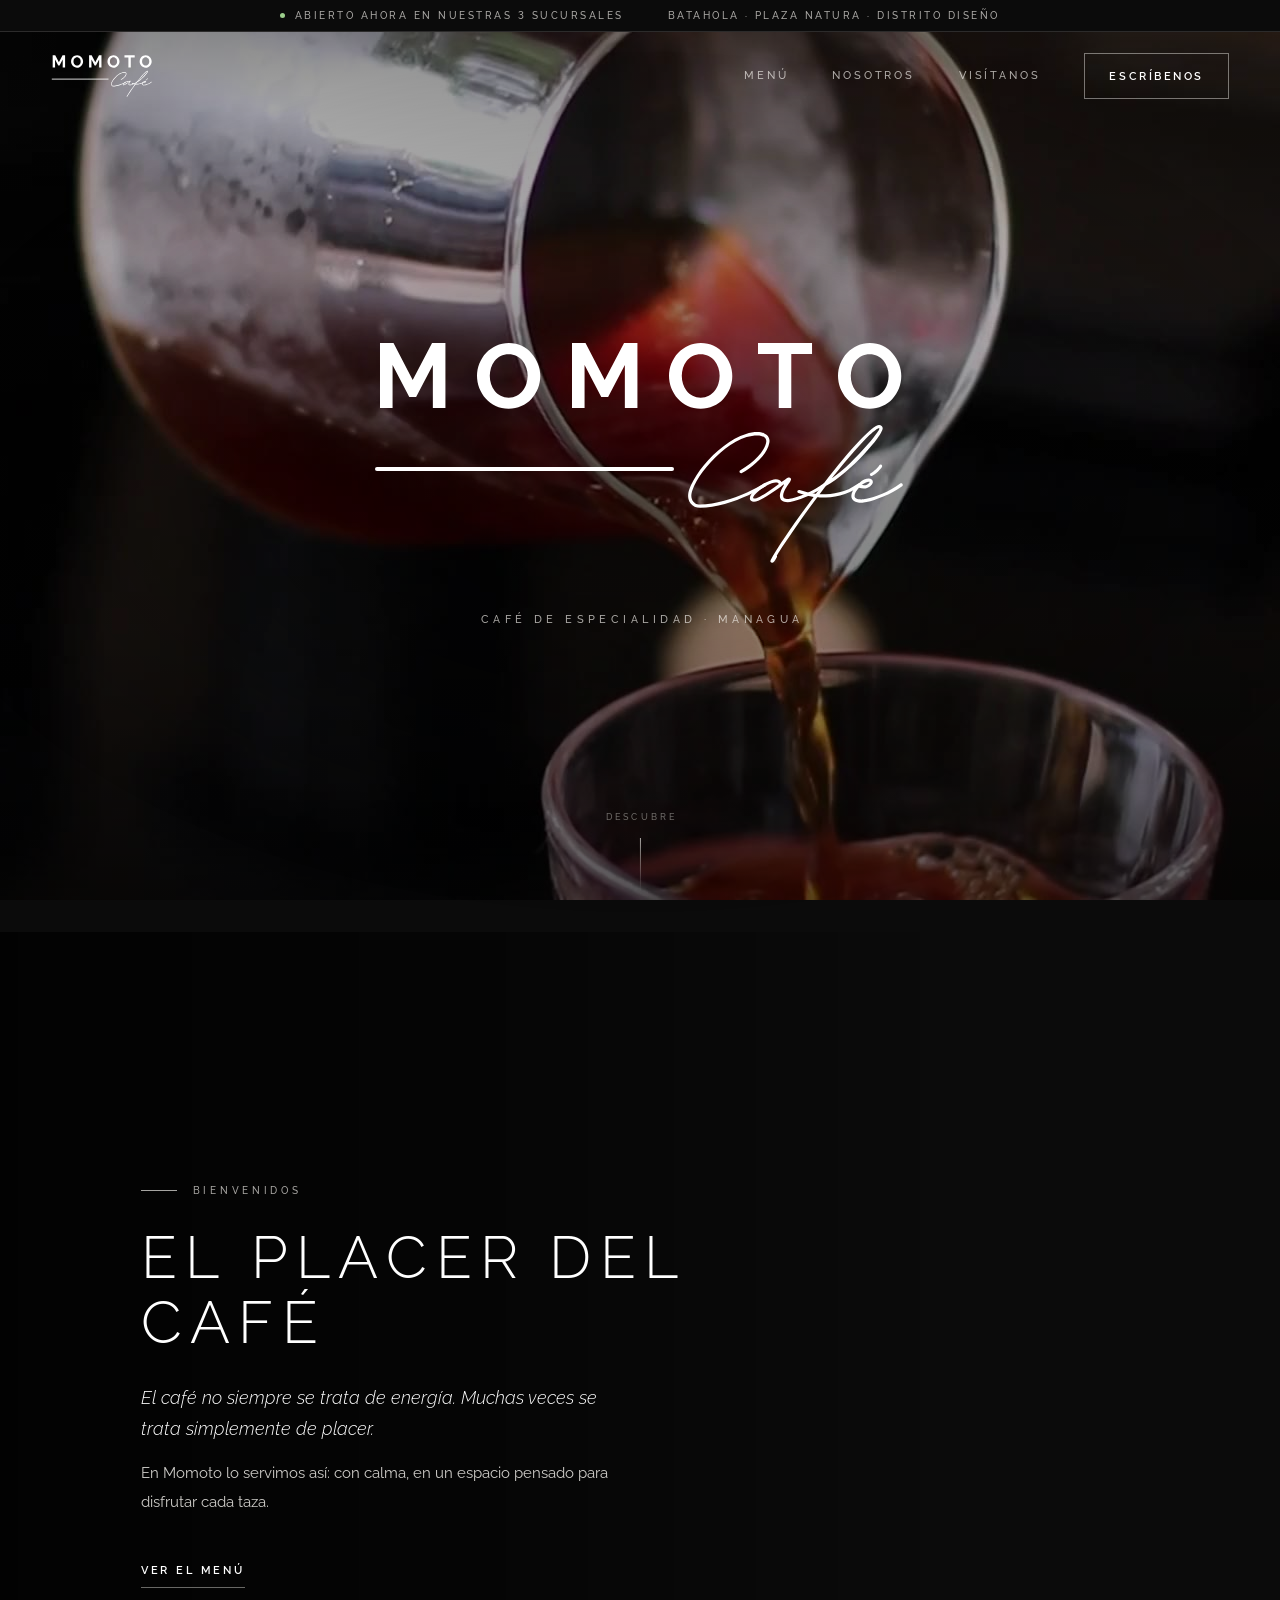
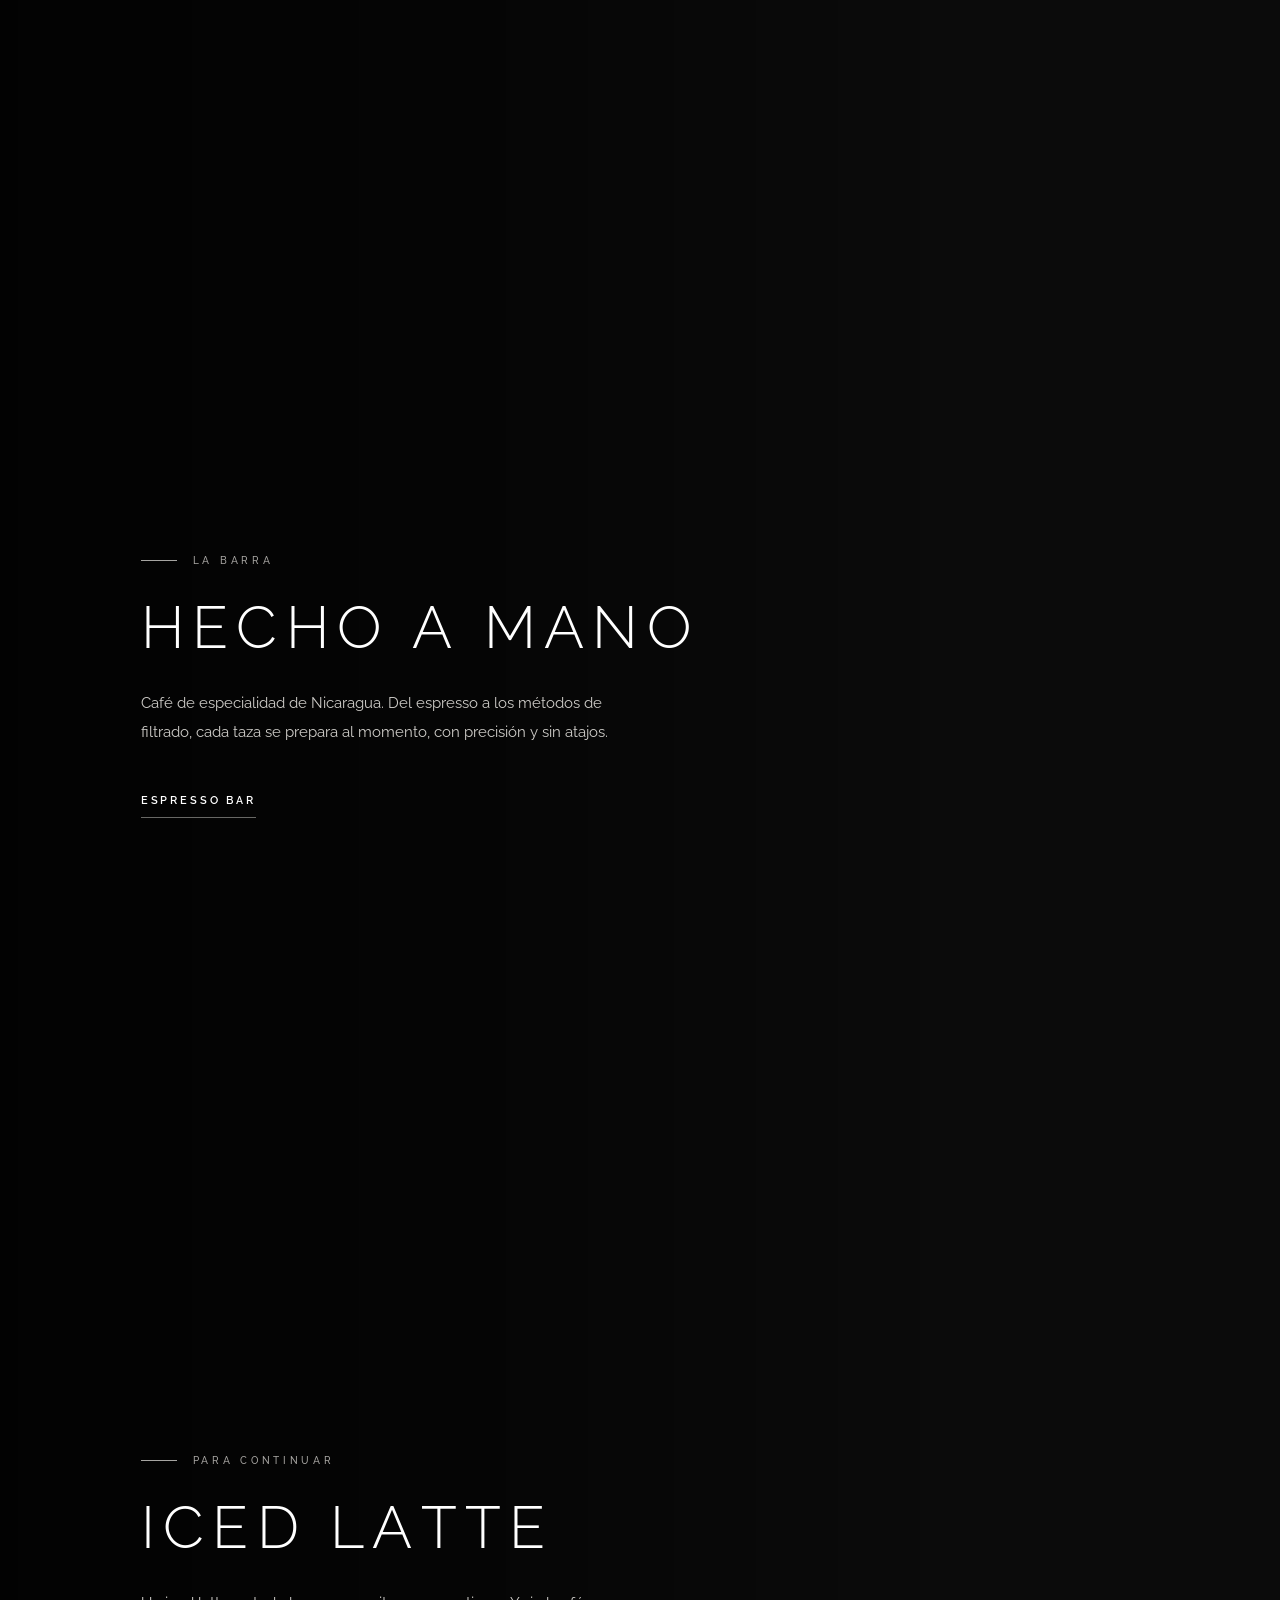
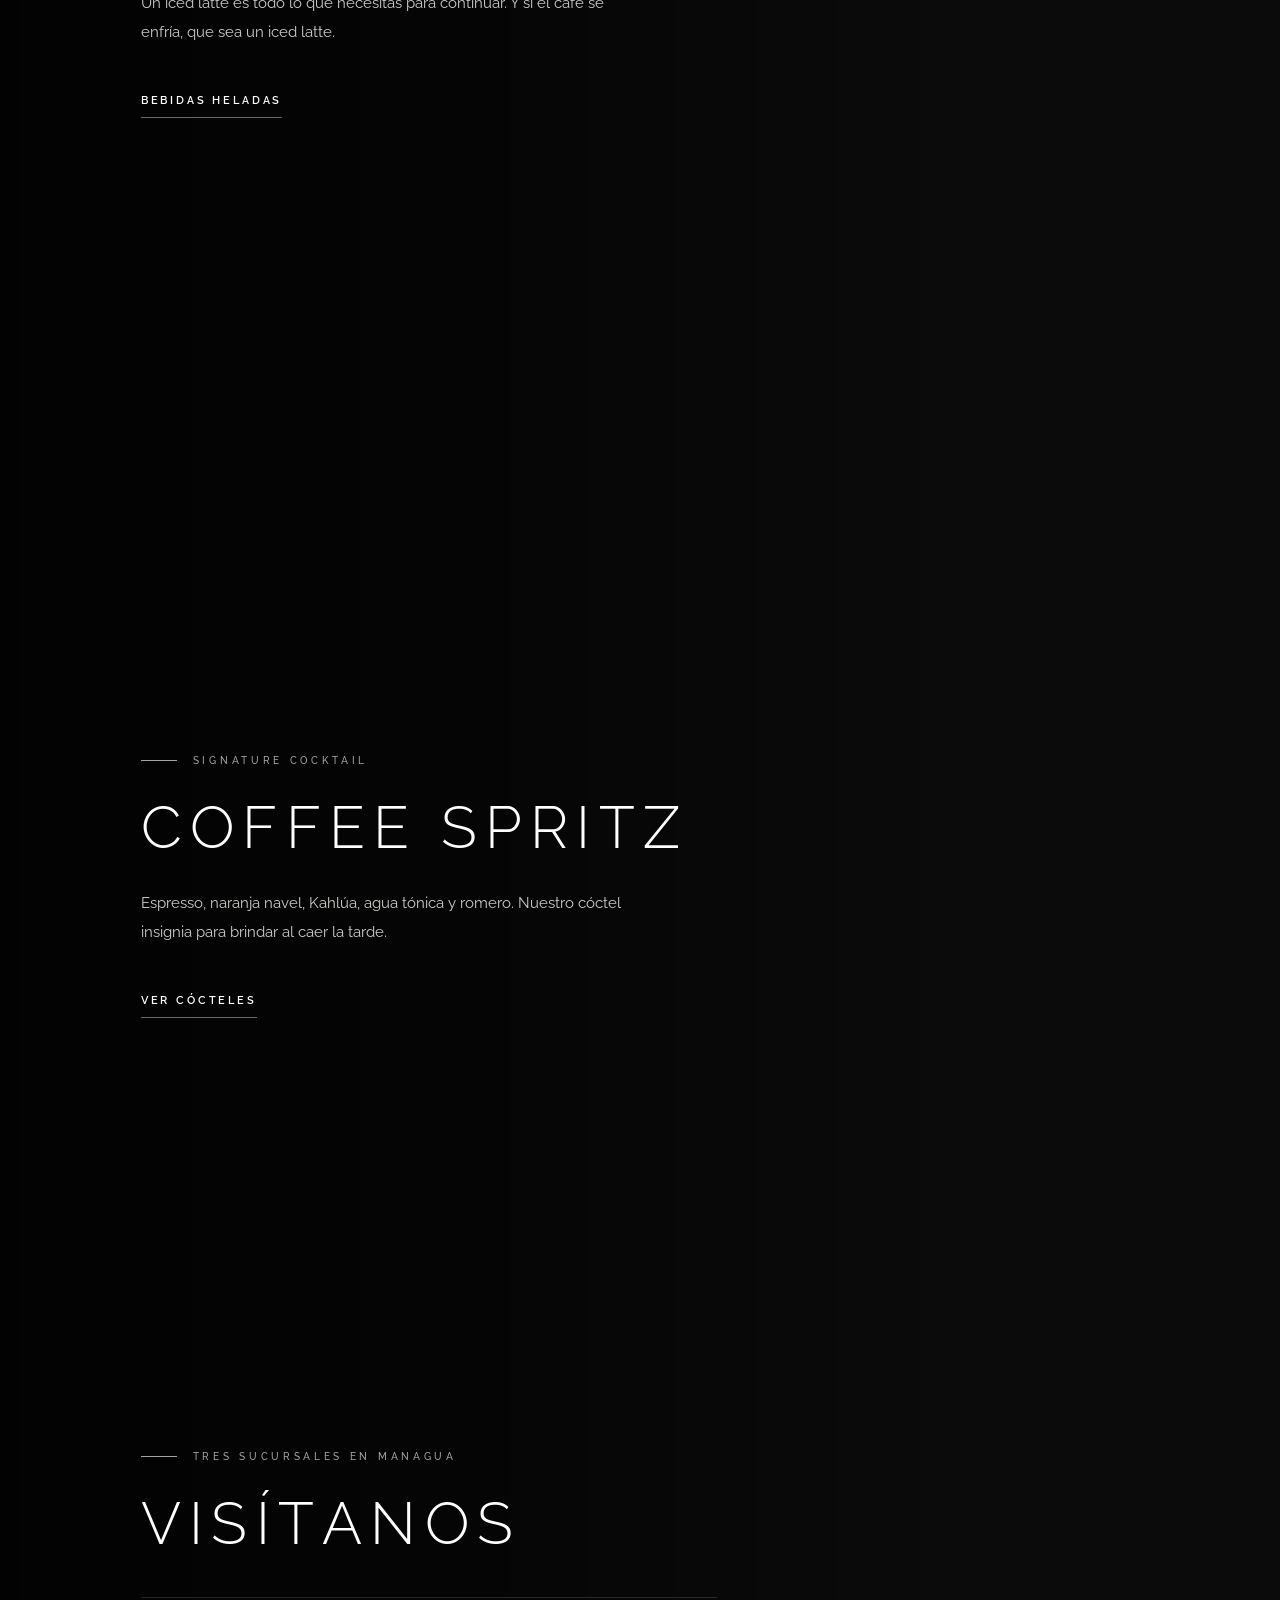
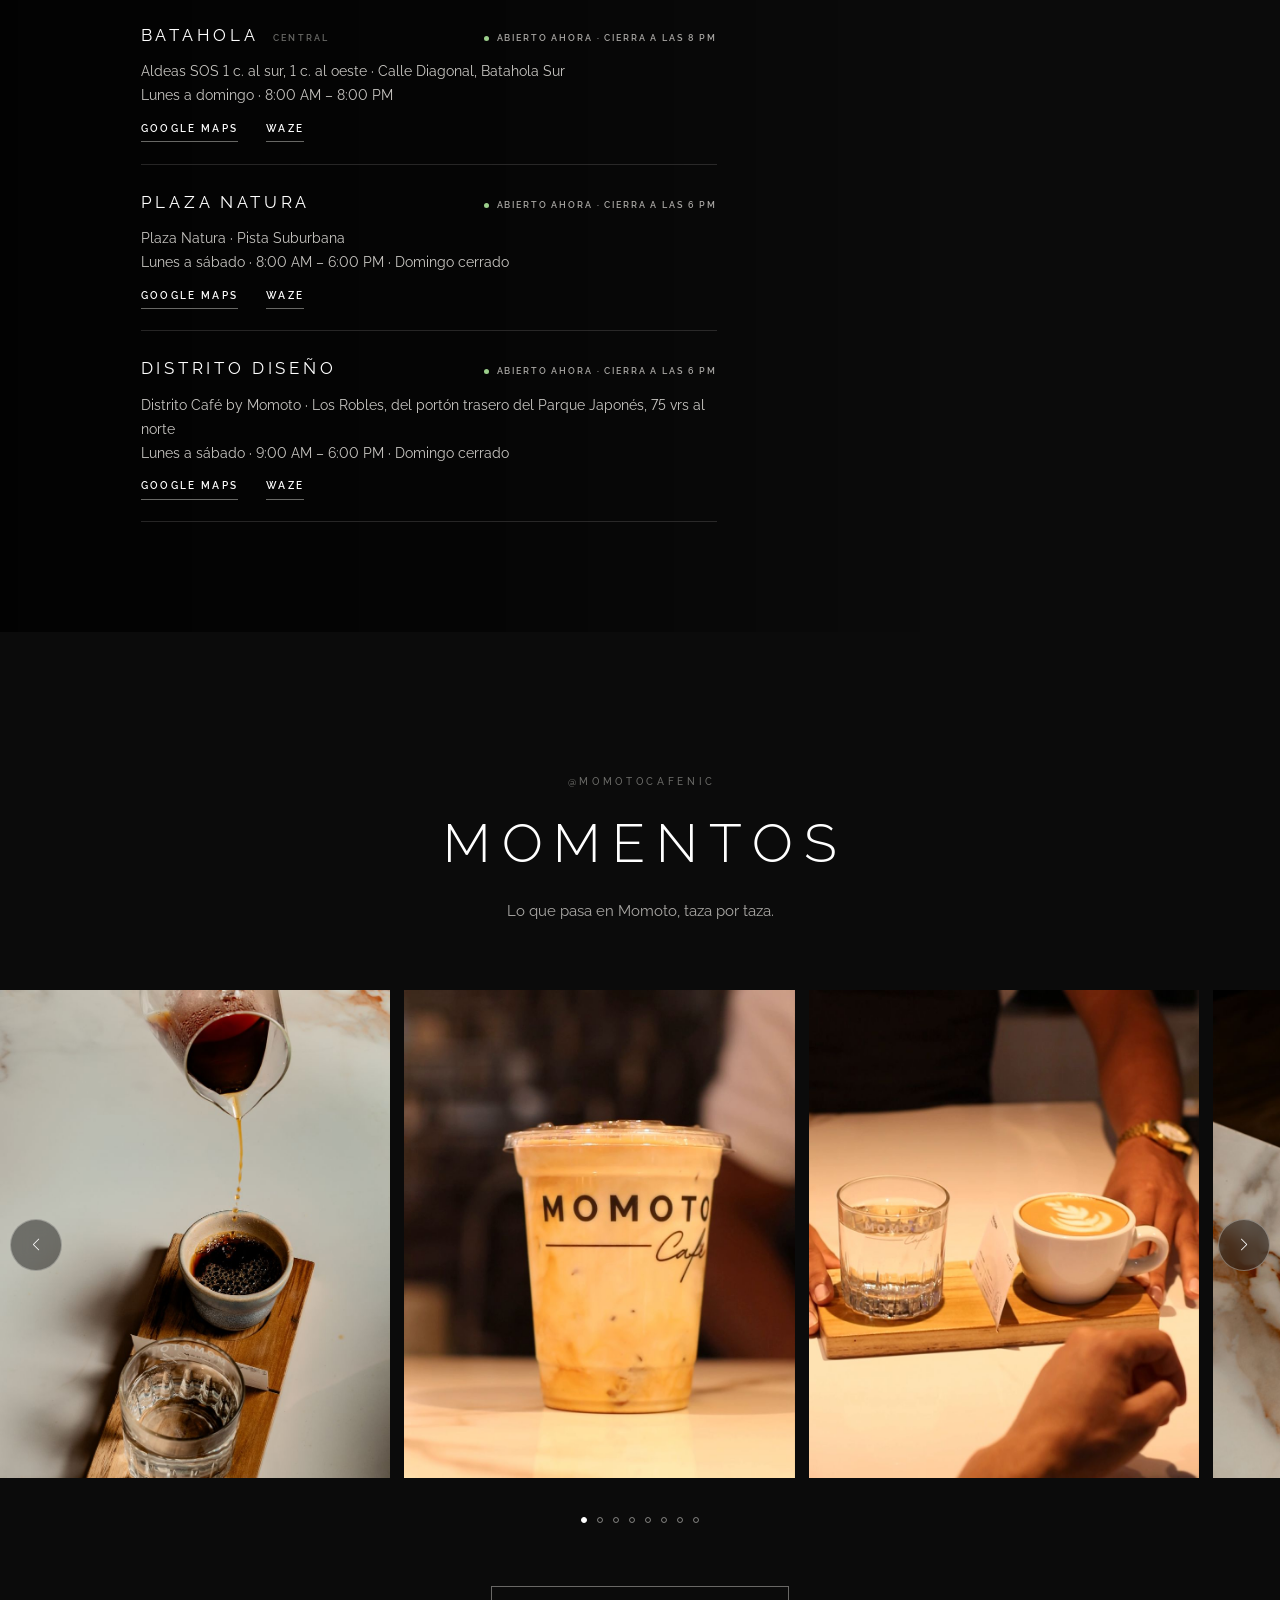
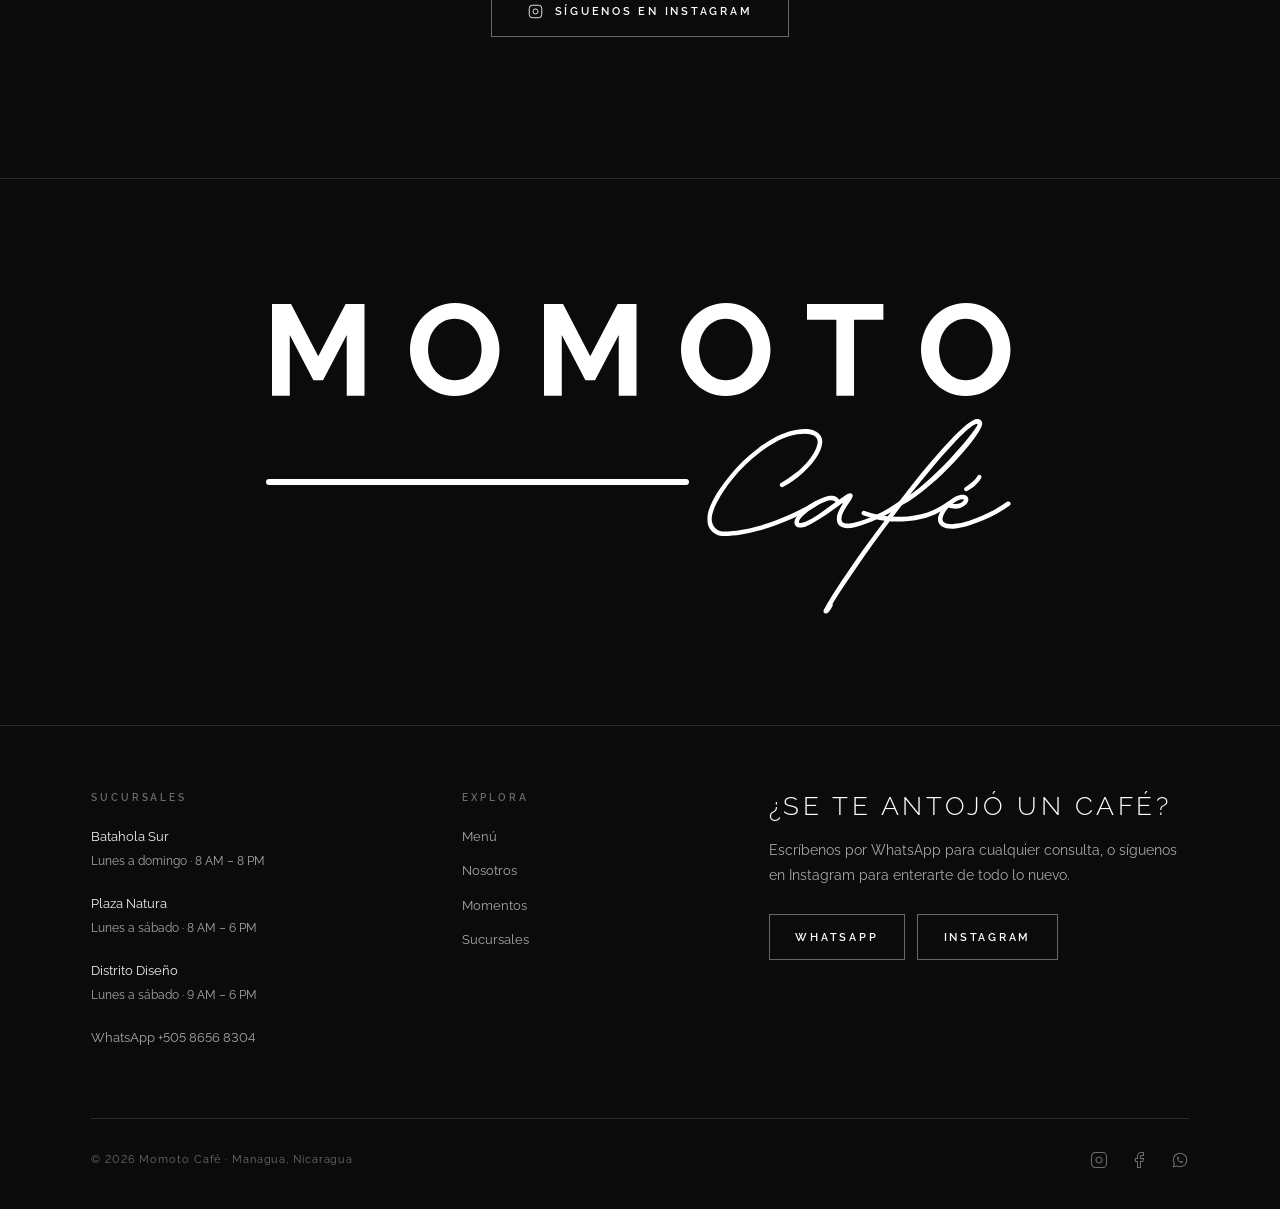
==== commit fe467198: "Make the Coffee Spritz a video and drop the "Elige bien." tagline Owner feedback: the Coffee Spritz " ====
--- a/index.html
+++ b/index.html
@@ -129,7 +129,6 @@
             <a href="#visitanos" class="mobile-link">Visítanos</a>
             <a href="https://wa.me/50586568304" class="mobile-link" target="_blank" rel="noopener">WhatsApp</a>
         </nav>
-        <p class="mobile-menu-script" aria-hidden="true">Elige bien.</p>
         <div class="mobile-menu-footer">
             <a href="https://www.instagram.com/momotocafenic/" target="_blank" rel="noopener" aria-label="Instagram">
                 <svg width="18" height="18" viewBox="0 0 24 24" fill="none" stroke="currentColor" stroke-width="1.4" aria-hidden="true"><rect x="2" y="2" width="20" height="20" rx="5" ry="5"/><path d="M16 11.37A4 4 0 1 1 12.63 8 4 4 0 0 1 16 11.37z"/><line x1="17.5" y1="6.5" x2="17.51" y2="6.5"/></svg>
@@ -165,8 +164,9 @@
     <div class="stage-layer" data-layer="frios">
         <video muted loop playsinline preload="none" data-land="assets/video/frios-land.mp4" data-port="assets/video/frios-port.mp4"></video>
     </div>
+    <!-- Coffee Spritz: en computadora el video es vertical (1080×1920) y se muestra a la derecha. -->
     <div class="stage-layer" data-layer="spritz">
-        <img src="assets/img/spritz-port.jpg" alt="" decoding="async">
+        <video muted loop playsinline preload="none" data-land="assets/video/spritz-land.mp4" data-port="assets/video/spritz-port.mp4" data-poster-land="assets/img/spritz-land.jpg" data-poster-port="assets/img/spritz-port.jpg"></video>
     </div>
     <div class="stage-layer" data-layer="visitanos">
         <video muted loop playsinline preload="none" data-land="assets/video/visitanos-land.mp4" data-port="assets/video/visitanos-port.mp4"></video>
@@ -382,7 +382,6 @@
                     <svg width="18" height="18" viewBox="0 0 24 24" fill="none" stroke="currentColor" stroke-width="1.4" stroke-linecap="round" stroke-linejoin="round" aria-hidden="true"><path d="M3 21l1.65-3.8a9 9 0 1 1 3.4 2.9L3 21"/><path d="M9 10a.5.5 0 0 0 1 0V9a.5.5 0 0 0-1 0v1a5 5 0 0 0 5 5h1a.5.5 0 0 0 0-1h-1a.5.5 0 0 0 0 1"/></svg>
                 </a>
             </div>
-            <p class="footer-tagline">Elige bien.</p>
         </div>
     </div>
 </footer>
--- a/assets/css/styles.css
+++ b/assets/css/styles.css
@@ -567,19 +567,6 @@
     color: var(--text-muted);
 }
 
-.mobile-menu-script {
-    font-family: var(--font-script);
-    font-size: 2.4rem;
-    color: var(--text-muted);
-    margin-top: 2.75rem;
-    opacity: 0;
-    transition: opacity var(--duration-slow) var(--ease-out-expo) 0.55s;
-}
-
-.mobile-menu.is-open .mobile-menu-script {
-    opacity: 1;
-}
-
 .mobile-menu-footer {
     position: absolute;
     bottom: 2.5rem;
@@ -629,34 +616,16 @@
     opacity: 1;
 }
 
-.stage-layer video,
-.stage-layer img {
+.stage-layer video {
     width: 100%;
     height: 100%;
     object-fit: cover;
 }
 
-.stage-layer picture {
-    display: block;
-    width: 100%;
-    height: 100%;
-}
-
-/* Foto fija con zoom lento (Coffee Spritz) */
-.stage-layer img {
-    transform: scale(1.08);
-    transition: transform 0.01s linear 1.4s;
-}
-
-.stage-layer.is-active img {
-    transform: scale(1);
-    transition: transform 10s var(--ease-out-quart);
-}
-
-/* Coffee Spritz en pantallas horizontales: la foto vertical completa a la
+/* Coffee Spritz en pantallas horizontales: el video vertical completo a la
    derecha, con bordes que se funden en negro (composición editorial). */
 @media (min-aspect-ratio: 1/1) {
-    .stage-layer[data-layer="spritz"] img {
+    .stage-layer[data-layer="spritz"] video {
         position: absolute;
         top: 0;
         right: 7vw;
@@ -1292,9 +1261,10 @@
 }
 
 .footer-bottom {
-    display: grid;
-    grid-template-columns: 1fr auto 1fr;
+    display: flex;
+    flex-wrap: wrap;
     align-items: center;
+    justify-content: space-between;
     gap: 1.5rem;
     padding-top: 2rem;
     border-top: 1px solid var(--line);
@@ -1318,14 +1288,6 @@
 
 .footer-social a:hover {
     color: var(--text-strong);
-}
-
-.footer-bottom .footer-tagline {
-    justify-self: end;
-    font-family: var(--font-script);
-    font-size: 1.7rem;
-    letter-spacing: 0;
-    color: var(--text-muted);
 }
 
 
@@ -1919,6 +1881,18 @@
         );
     }
 
+    /* El Coffee Spritz es oscuro de por sí: se oscurece solo donde va el
+       texto, para que la copa y la naranja brillen. */
+    .panel[data-section="spritz"]::after {
+        background: linear-gradient(
+            to top,
+            rgba(0, 0, 0, 0.86) 0%,
+            rgba(0, 0, 0, 0.6) 36%,
+            rgba(0, 0, 0, 0.12) 62%,
+            rgba(0, 0, 0, 0) 80%
+        );
+    }
+
     .panel {
         align-items: flex-end;
     }
@@ -1973,13 +1947,8 @@
     }
 
     .footer-bottom {
-        grid-template-columns: 1fr;
-        justify-items: center;
+        flex-direction: column;
         text-align: center;
-    }
-
-    .footer-bottom .footer-tagline {
-        justify-self: center;
     }
 
     .hero-scroll {
@@ -2038,7 +2007,6 @@
         transition-delay: 0s !important;
     }
 
-    .stage-layer img,
     .page-hero-media img {
         transform: none !important;
     }
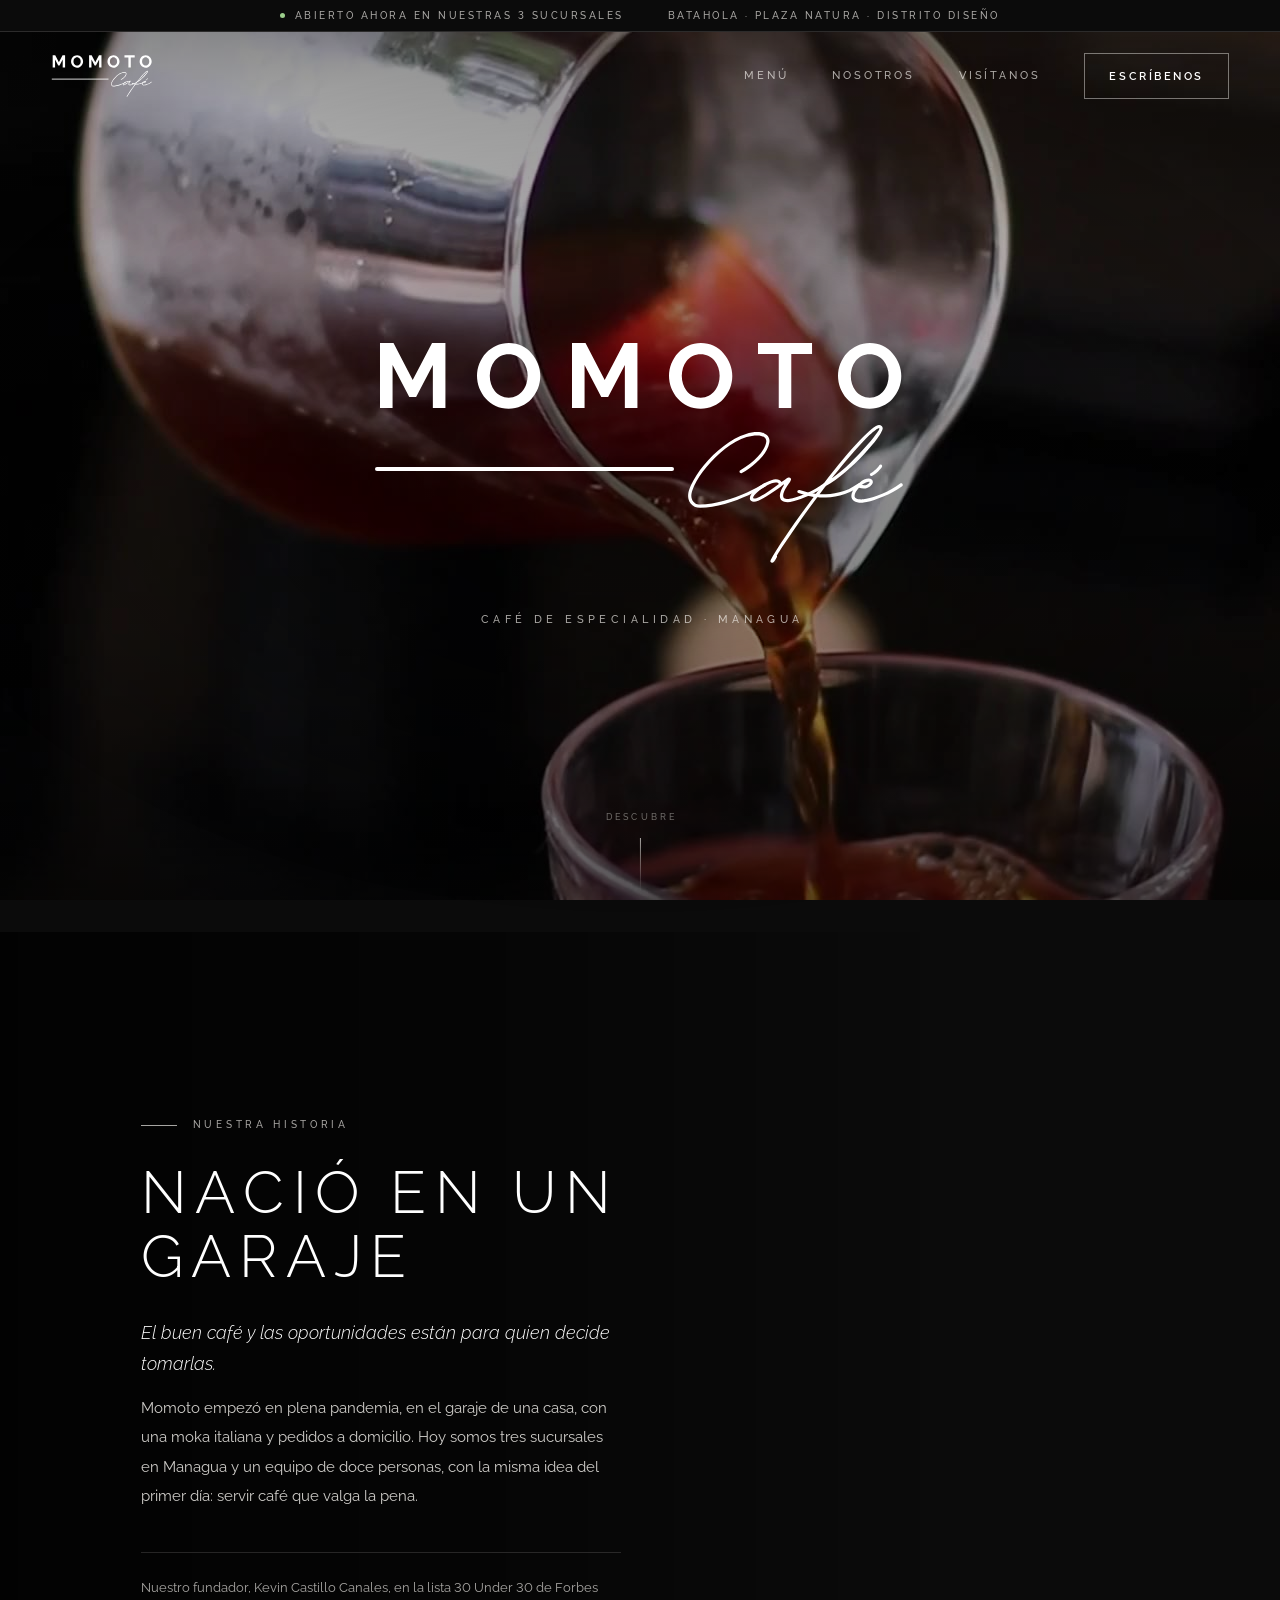
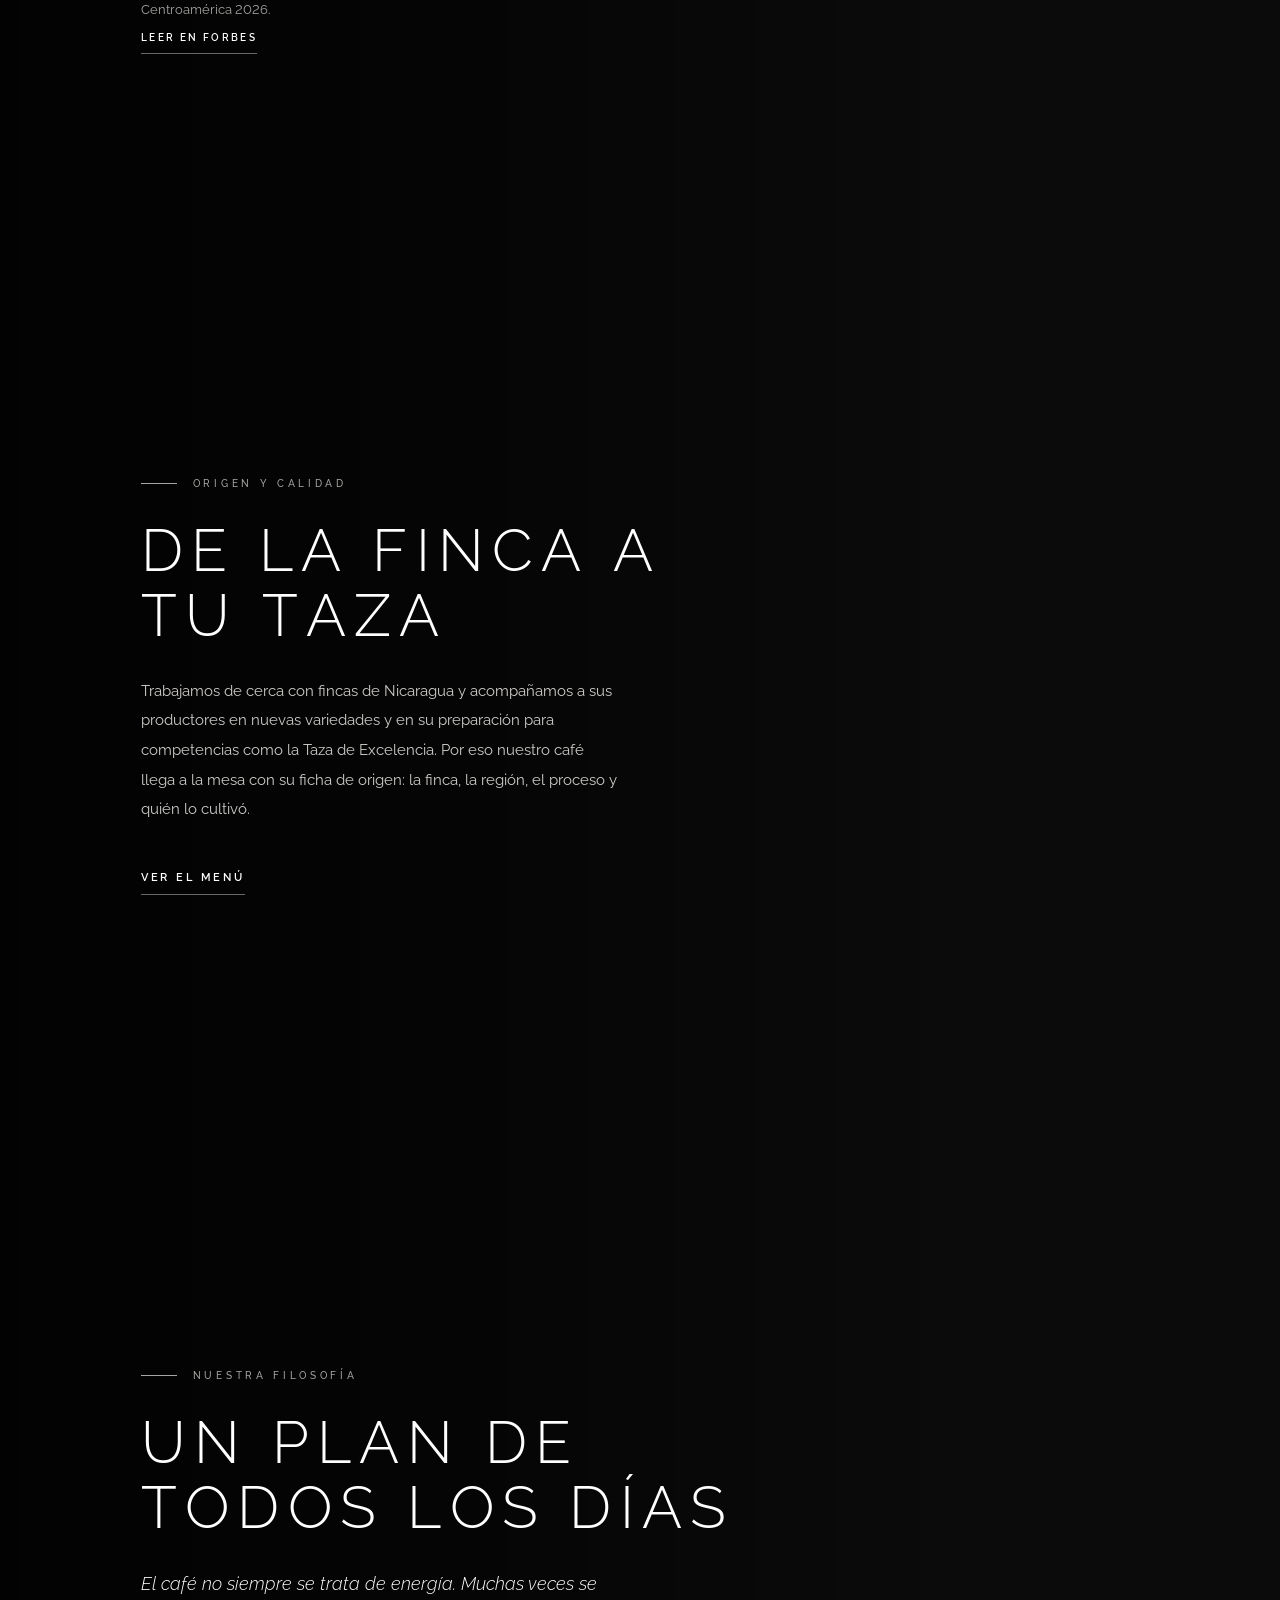
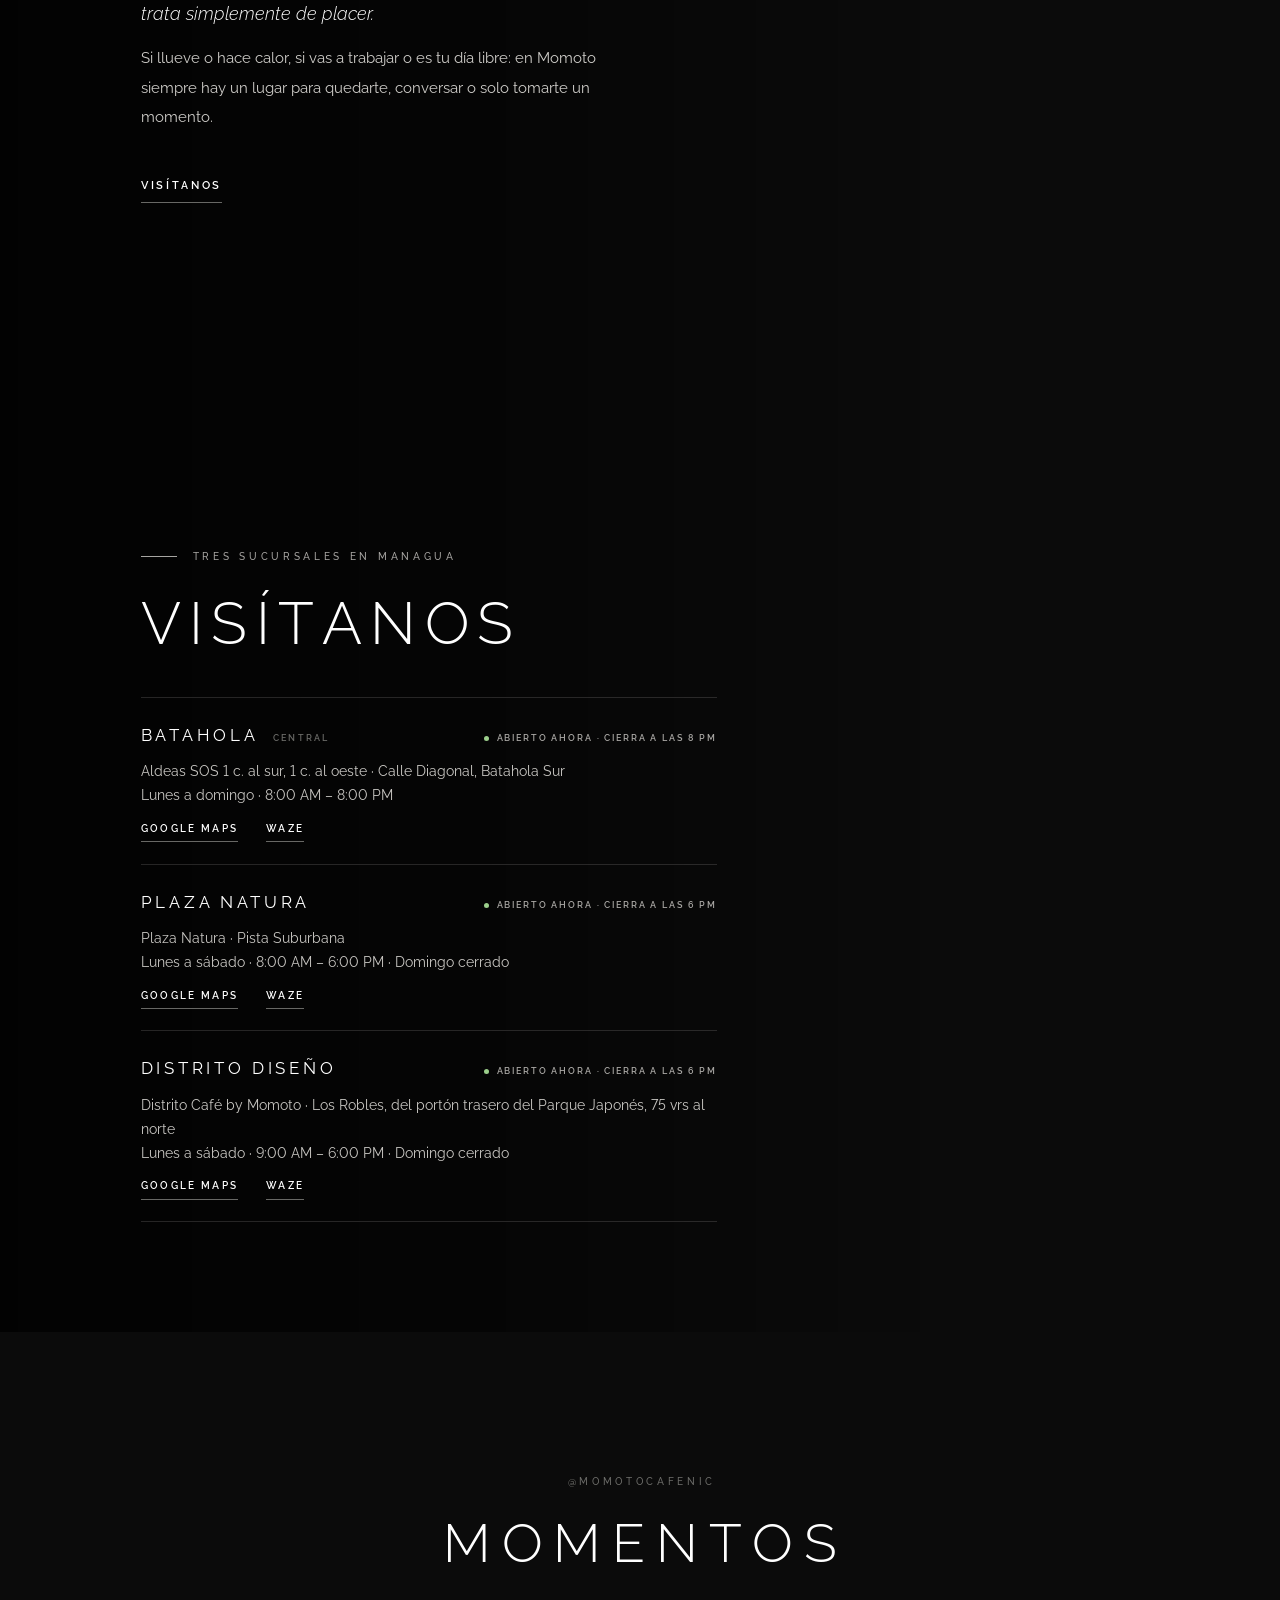
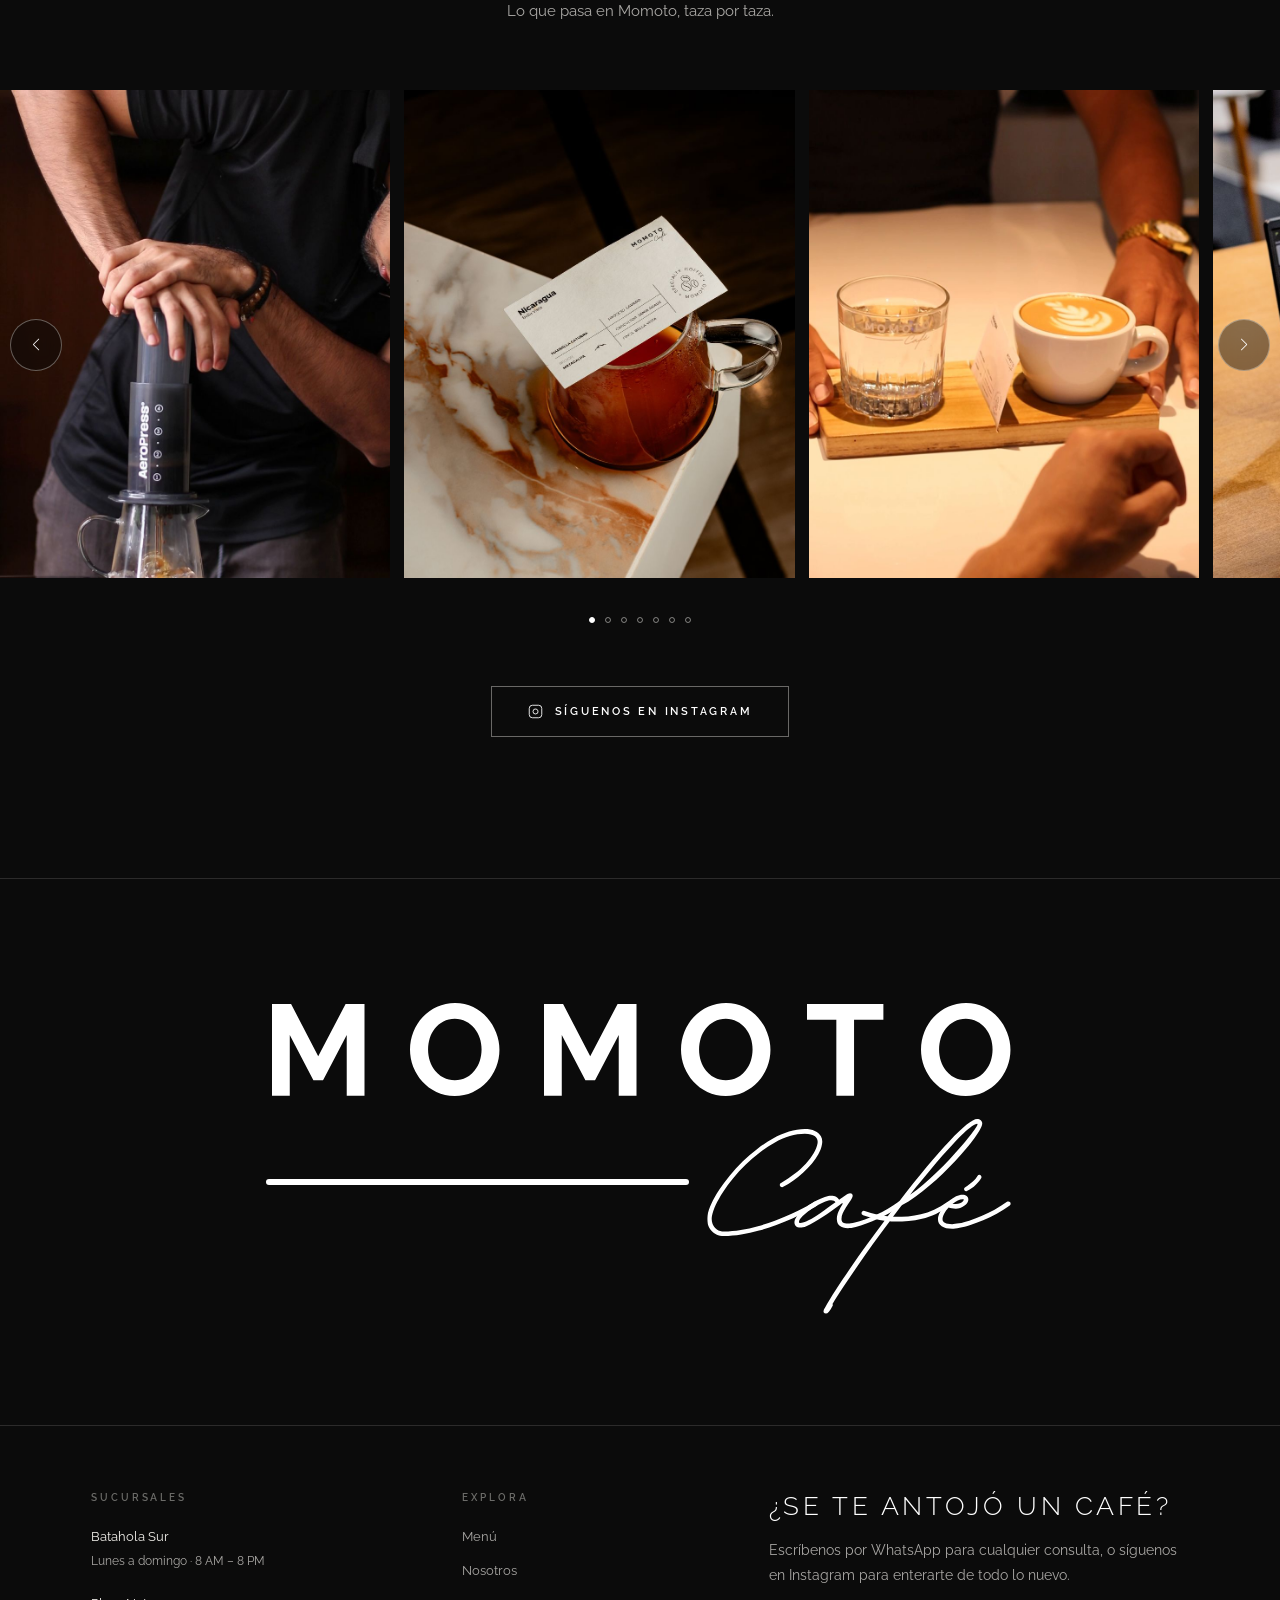
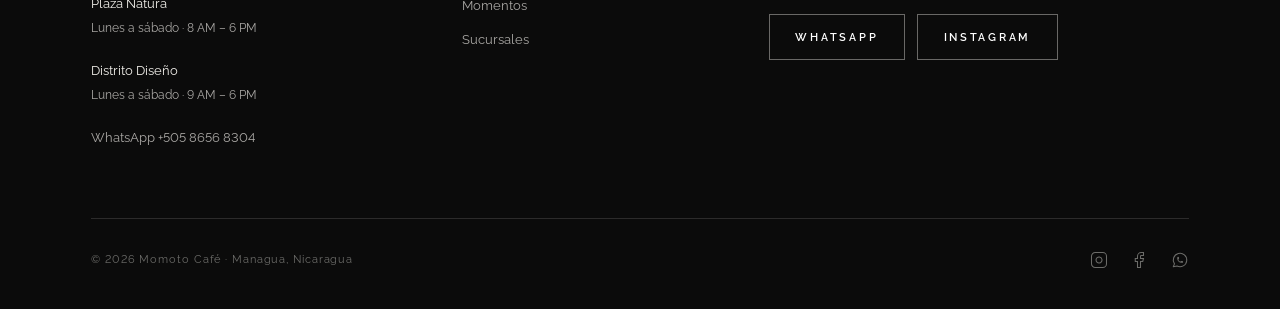
==== commit fafcf0c0: "Tell the brand story on the home and move products to menu highlights Owner feedback: the home shoul" ====
--- a/index.html
+++ b/index.html
@@ -4,11 +4,11 @@
     <meta charset="UTF-8">
     <meta name="viewport" content="width=device-width, initial-scale=1.0">
     <title>Momoto Café · Managua</title>
-    <meta name="description" content="Momoto Café: café de especialidad en Managua, con sucursales en Batahola, Plaza Natura y Distrito Diseño. Espresso bar, matcha, smoothies, brunch y cócteles.">
+    <meta name="description" content="Momoto Café: café de especialidad nicaragüense que nació en un garaje en plena pandemia. Tres sucursales en Managua: Batahola, Plaza Natura y Distrito Diseño.">
     <meta name="theme-color" content="#0b0b0b">
 
     <meta property="og:title" content="Momoto Café · Managua">
-    <meta property="og:description" content="El café no siempre se trata de energía. Muchas veces se trata simplemente de placer.">
+    <meta property="og:description" content="El buen café y las oportunidades están para quien decide tomarlas.">
     <meta property="og:type" content="website">
     <meta property="og:locale" content="es_NI">
     <!-- Al publicar, cambiar por la URL absoluta: https://TU-DOMINIO/assets/img/og.jpg -->
@@ -155,18 +155,14 @@
     <div class="stage-layer is-active" data-layer="hero">
         <video muted loop playsinline preload="none" data-land="assets/video/hero-land.mp4" data-port="assets/video/hero-port.mp4"></video>
     </div>
-    <div class="stage-layer" data-layer="nosotros">
-        <video muted loop playsinline preload="none" data-land="assets/video/bienvenida-land.mp4" data-port="assets/video/bienvenida-port.mp4"></video>
-    </div>
-    <div class="stage-layer" data-layer="barra">
-        <video muted loop playsinline preload="none" data-land="assets/video/barra-land.mp4" data-port="assets/video/barra-port.mp4"></video>
-    </div>
-    <div class="stage-layer" data-layer="frios">
-        <video muted loop playsinline preload="none" data-land="assets/video/frios-land.mp4" data-port="assets/video/frios-port.mp4"></video>
-    </div>
-    <!-- Coffee Spritz: en computadora el video es vertical (1080×1920) y se muestra a la derecha. -->
-    <div class="stage-layer" data-layer="spritz">
-        <video muted loop playsinline preload="none" data-land="assets/video/spritz-land.mp4" data-port="assets/video/spritz-port.mp4" data-poster-land="assets/img/spritz-land.jpg" data-poster-port="assets/img/spritz-port.jpg"></video>
+    <div class="stage-layer" data-layer="historia">
+        <video muted loop playsinline preload="none" data-land="assets/video/historia-land.mp4" data-port="assets/video/historia-port.mp4"></video>
+    </div>
+    <div class="stage-layer" data-layer="origen">
+        <video muted loop playsinline preload="none" data-land="assets/video/origen-land.mp4" data-port="assets/video/origen-port.mp4"></video>
+    </div>
+    <div class="stage-layer" data-layer="diario">
+        <video muted loop playsinline preload="none" data-land="assets/video/diario-land.mp4" data-port="assets/video/diario-port.mp4"></video>
     </div>
     <div class="stage-layer" data-layer="visitanos">
         <video muted loop playsinline preload="none" data-land="assets/video/visitanos-land.mp4" data-port="assets/video/visitanos-port.mp4"></video>
@@ -190,49 +186,50 @@
 </section>
 
 
-<!-- BIENVENIDOS -->
-<section class="panel" id="nosotros" data-section="nosotros">
+<!-- ===========================================
+     HISTORIA DE LA MARCA
+     Fuentes: Forbes Centroamérica (30 Under 30, 2026) y los Reels de Momoto.
+     Los productos viven en la página de menú.
+     =========================================== -->
+
+<!-- NUESTRA HISTORIA -->
+<section class="panel" id="nosotros" data-section="historia">
     <div class="panel-content">
-        <span class="panel-label" data-reveal>Bienvenidos</span>
-        <h2 class="panel-title" data-split-chars>El placer del café</h2>
+        <span class="panel-label" data-reveal>Nuestra historia</span>
+        <h2 class="panel-title" data-split-chars>Nació en un garaje</h2>
+        <p class="panel-text" data-reveal data-delay="2">
+            <span class="lead">El buen café y las oportunidades están para quien decide tomarlas.</span>
+            Momoto empezó en plena pandemia, en el garaje de una casa, con una moka italiana y pedidos a domicilio. Hoy somos tres sucursales en Managua y un equipo de doce personas, con la misma idea del primer día: servir café que valga la pena.
+        </p>
+        <p class="panel-press" data-reveal data-delay="3">
+            <span>Nuestro fundador, Kevin Castillo Canales, en la lista 30 Under 30 de Forbes Centroamérica 2026.</span>
+            <a href="https://forbescentroamerica.com/2026/07/07/estos-son-los-30-under-30-forbes-centroamerica-2026/" target="_blank" rel="noopener">Leer en Forbes</a>
+        </p>
+    </div>
+</section>
+
+
+<!-- ORIGEN Y CALIDAD -->
+<section class="panel" id="origen" data-section="origen">
+    <div class="panel-content">
+        <span class="panel-label" data-reveal>Origen y calidad</span>
+        <h2 class="panel-title" data-split-chars>De la finca a tu taza</h2>
+        <p class="panel-text" data-reveal data-delay="2">Trabajamos de cerca con fincas de Nicaragua y acompañamos a sus productores en nuevas variedades y en su preparación para competencias como la Taza de Excelencia. Por eso nuestro café llega a la mesa con su ficha de origen: la finca, la región, el proceso y quién lo cultivó.</p>
+        <a href="menu.html" class="panel-cta" data-reveal data-delay="3">Ver el menú</a>
+    </div>
+</section>
+
+
+<!-- UN PLAN DE TODOS LOS DÍAS -->
+<section class="panel" data-section="diario">
+    <div class="panel-content">
+        <span class="panel-label" data-reveal>Nuestra filosofía</span>
+        <h2 class="panel-title" data-split-chars>Un plan de todos los días</h2>
         <p class="panel-text" data-reveal data-delay="2">
             <span class="lead">El café no siempre se trata de energía. Muchas veces se trata simplemente de placer.</span>
-            En Momoto lo servimos así: con calma, en un espacio pensado para disfrutar cada taza.
+            Si llueve o hace calor, si vas a trabajar o es tu día libre: en Momoto siempre hay un lugar para quedarte, conversar o solo tomarte un momento.
         </p>
-        <a href="menu.html" class="panel-cta" data-reveal data-delay="3">Ver el menú</a>
-    </div>
-</section>
-
-
-<!-- LA BARRA -->
-<section class="panel" data-section="barra">
-    <div class="panel-content">
-        <span class="panel-label" data-reveal>La barra</span>
-        <h2 class="panel-title" data-split-chars>Hecho a mano</h2>
-        <p class="panel-text" data-reveal data-delay="2">Café de especialidad de Nicaragua. Del espresso a los métodos de filtrado, cada taza se prepara al momento, con precisión y sin atajos.</p>
-        <a href="menu.html#caliente" class="panel-cta" data-reveal data-delay="3">Espresso bar</a>
-    </div>
-</section>
-
-
-<!-- FRÍOS -->
-<section class="panel" data-section="frios">
-    <div class="panel-content">
-        <span class="panel-label" data-reveal>Para continuar</span>
-        <h2 class="panel-title" data-split-chars>Iced latte</h2>
-        <p class="panel-text" data-reveal data-delay="2">Un iced latte es todo lo que necesitas para continuar. Y si el café se enfría, que sea un iced latte.</p>
-        <a href="menu.html#helado" class="panel-cta" data-reveal data-delay="3">Bebidas heladas</a>
-    </div>
-</section>
-
-
-<!-- COFFEE SPRITZ -->
-<section class="panel" data-section="spritz">
-    <div class="panel-content">
-        <span class="panel-label" data-reveal>Signature cocktail</span>
-        <h2 class="panel-title" data-split-chars>Coffee Spritz</h2>
-        <p class="panel-text" data-reveal data-delay="2">Espresso, naranja navel, Kahlúa, agua tónica y romero. Nuestro cóctel insignia para brindar al caer la tarde.</p>
-        <a href="menu.html#cocteles" class="panel-cta" data-reveal data-delay="3">Ver cócteles</a>
+        <a href="#visitanos" class="panel-cta" data-reveal data-delay="3">Visítanos</a>
     </div>
 </section>
 
@@ -296,13 +293,12 @@
 
     <div class="gallery-slider swiper" data-swiper data-reveal data-delay="2">
         <div class="swiper-wrapper">
+            <div class="swiper-slide"><img src="assets/img/galeria-6.jpg" alt="Barista preparando café en AeroPress" loading="lazy" decoding="async" width="900" height="1125"></div>
+            <div class="swiper-slide"><img src="assets/img/galeria-4.jpg" alt="Tarjeta de Momoto Café sobre una jarra de café de filtro" loading="lazy" decoding="async" width="900" height="1125"></div>
+            <div class="swiper-slide"><img src="assets/img/galeria-3.jpg" alt="Latte con arte latte y vaso de agua sobre una bandeja de madera" loading="lazy" decoding="async" width="900" height="1125"></div>
+            <div class="swiper-slide"><img src="assets/img/galeria-7.jpg" alt="Vaso de Momoto Café junto a una laptop" loading="lazy" decoding="async" width="900" height="1125"></div>
             <div class="swiper-slide"><img src="assets/img/galeria-1.jpg" alt="Café de filtro servido en taza sobre una tabla de madera y mármol" loading="lazy" decoding="async" width="900" height="1125"></div>
             <div class="swiper-slide"><img src="assets/img/galeria-2.jpg" alt="Iced latte en vaso de Momoto Café sobre la barra de mármol" loading="lazy" decoding="async" width="900" height="1125"></div>
-            <div class="swiper-slide"><img src="assets/img/galeria-3.jpg" alt="Latte con arte latte y vaso de agua sobre una bandeja de madera" loading="lazy" decoding="async" width="900" height="1125"></div>
-            <div class="swiper-slide"><img src="assets/img/galeria-4.jpg" alt="Tarjeta de Momoto Café sobre una jarra de café de filtro" loading="lazy" decoding="async" width="900" height="1125"></div>
-            <div class="swiper-slide"><img src="assets/img/galeria-5.jpg" alt="Coffee Spritz con naranja servido en copa" loading="lazy" decoding="async" width="900" height="1125"></div>
-            <div class="swiper-slide"><img src="assets/img/galeria-6.jpg" alt="Barista preparando café en AeroPress" loading="lazy" decoding="async" width="900" height="1125"></div>
-            <div class="swiper-slide"><img src="assets/img/galeria-7.jpg" alt="Vaso de Momoto Café junto a una laptop" loading="lazy" decoding="async" width="900" height="1125"></div>
             <div class="swiper-slide"><img src="assets/img/galeria-8.jpg" alt="Iced latte rodeado de vasos negros de Momoto Café" loading="lazy" decoding="async" width="900" height="1125"></div>
         </div>
         <div class="swiper-button-prev"></div>
--- a/assets/css/styles.css
+++ b/assets/css/styles.css
@@ -622,21 +622,6 @@
     object-fit: cover;
 }
 
-/* Coffee Spritz en pantallas horizontales: el video vertical completo a la
-   derecha, con bordes que se funden en negro (composición editorial). */
-@media (min-aspect-ratio: 1/1) {
-    .stage-layer[data-layer="spritz"] video {
-        position: absolute;
-        top: 0;
-        right: 7vw;
-        width: auto;
-        height: 100%;
-        aspect-ratio: 9 / 16;
-        -webkit-mask-image: radial-gradient(ellipse 50% 50% at 50% 50%, #000 58%, transparent 100%);
-        mask-image: radial-gradient(ellipse 50% 50% at 50% 50%, #000 58%, transparent 100%);
-    }
-}
-
 /* En celular, el resto del rótulo de la puerta queda fuera del encuadre. */
 .stage-layer[data-layer="visitanos"] video {
     object-position: 80% 50%;
@@ -650,16 +635,16 @@
 }
 
 .stage-layer[data-layer="hero"] { background-image: url('../img/hero-land.jpg'); }
-.stage-layer[data-layer="nosotros"] { background-image: url('../img/bienvenida-land.jpg'); }
-.stage-layer[data-layer="barra"] { background-image: url('../img/barra-land.jpg'); }
-.stage-layer[data-layer="frios"] { background-image: url('../img/frios-land.jpg'); }
+.stage-layer[data-layer="historia"] { background-image: url('../img/historia-land.jpg'); }
+.stage-layer[data-layer="origen"] { background-image: url('../img/origen-land.jpg'); }
+.stage-layer[data-layer="diario"] { background-image: url('../img/diario-land.jpg'); }
 .stage-layer[data-layer="visitanos"] { background-image: url('../img/visitanos-land.jpg'); }
 
 @media (max-aspect-ratio: 1/1) {
     .stage-layer[data-layer="hero"] { background-image: url('../img/hero-port.jpg'); }
-    .stage-layer[data-layer="nosotros"] { background-image: url('../img/bienvenida-port.jpg'); }
-    .stage-layer[data-layer="barra"] { background-image: url('../img/barra-port.jpg'); }
-    .stage-layer[data-layer="frios"] { background-image: url('../img/frios-port.jpg'); }
+    .stage-layer[data-layer="historia"] { background-image: url('../img/historia-port.jpg'); }
+    .stage-layer[data-layer="origen"] { background-image: url('../img/origen-port.jpg'); }
+    .stage-layer[data-layer="diario"] { background-image: url('../img/diario-port.jpg'); }
     .stage-layer[data-layer="visitanos"] { background-image: url('../img/visitanos-port.jpg'); }
 }
 
@@ -883,6 +868,38 @@
 }
 
 .panel-cta:hover {
+    border-color: var(--text-strong);
+    color: var(--text-muted);
+}
+
+/* Mención de prensa (Forbes) */
+.panel-press {
+    display: flex;
+    flex-wrap: wrap;
+    align-items: baseline;
+    gap: 0.6rem 1.5rem;
+    max-width: 30rem;
+    margin-top: 2.5rem;
+    padding-top: 1.5rem;
+    border-top: 1px solid var(--line);
+    font-size: 0.8rem;
+    line-height: 1.7;
+    color: var(--text-muted);
+}
+
+.panel-press a {
+    padding-bottom: 0.35rem;
+    border-bottom: 1px solid var(--text-subtle);
+    font-size: 0.62rem;
+    font-weight: 600;
+    letter-spacing: 0.24em;
+    text-transform: uppercase;
+    white-space: nowrap;
+    color: var(--text-strong);
+    transition: border-color var(--duration-fast) ease, color var(--duration-fast) ease;
+}
+
+.panel-press a:hover {
     border-color: var(--text-strong);
     color: var(--text-muted);
 }
@@ -1716,13 +1733,6 @@
     margin: 0 auto 4rem;
 }
 
-.menu-feature-price {
-    margin-top: 1rem;
-    font-size: 0.95rem;
-    font-weight: 600;
-    letter-spacing: 0.06em;
-}
-
 .menu-feature-media {
     overflow: hidden;
     background: var(--ink);
@@ -1817,11 +1827,170 @@
     border-color: var(--ink);
 }
 
-.menu-slider-wrap {
+/* Destacados: un video a la vez, con transición (como el escenario de la portada) */
+
+.featured {
     position: relative;
     z-index: 1;
     background: var(--black);
-    padding: clamp(5rem, 9vw, 7rem) 0 clamp(3.5rem, 6vw, 4.5rem);
+    padding: clamp(4rem, 8vw, 6.5rem) var(--gutter);
+    border-bottom: 1px solid var(--line);
+}
+
+.featured-inner {
+    display: grid;
+    grid-template-columns: minmax(0, 0.85fr) minmax(0, 1fr);
+    align-items: center;
+    gap: clamp(2.5rem, 6vw, 5.5rem);
+    max-width: 1040px;
+    margin: 0 auto;
+}
+
+.featured-media {
+    position: relative;
+    aspect-ratio: 4 / 5;
+    overflow: hidden;
+    background: var(--black-soft);
+}
+
+.featured-video {
+    position: absolute;
+    inset: 0;
+    width: 100%;
+    height: 100%;
+    object-fit: cover;
+    opacity: 0;
+    transform: scale(1.05);
+    transition: opacity 1.1s var(--ease-in-out), transform 2.4s var(--ease-out-expo);
+}
+
+.featured-video.is-active {
+    opacity: 1;
+    transform: scale(1);
+}
+
+.featured-slides {
+    display: grid;
+    margin-top: 1.25rem;
+}
+
+.featured-slide {
+    grid-area: 1 / 1;
+    opacity: 0;
+    transform: translateY(14px);
+    transition: opacity 0.5s ease, transform 0.8s var(--ease-out-expo);
+}
+
+.featured-slide.is-active {
+    opacity: 1;
+    transform: none;
+    transition-delay: 0.2s;
+}
+
+.featured-name {
+    font-size: clamp(2rem, 3.6vw, 3rem);
+    font-weight: 300;
+    line-height: 1.1;
+    letter-spacing: 0.14em;
+    text-transform: uppercase;
+    color: var(--text-strong);
+}
+
+.featured-desc {
+    max-width: 26rem;
+    margin-top: 1rem;
+    font-size: 0.95rem;
+    font-style: italic;
+    line-height: 1.75;
+    color: var(--text-muted);
+}
+
+.featured-price {
+    margin-top: 1rem;
+    font-size: 1rem;
+    font-weight: 600;
+    letter-spacing: 0.06em;
+    color: var(--text-strong);
+}
+
+.featured-link {
+    display: inline-block;
+    margin-top: 1.75rem;
+    padding-bottom: 0.5rem;
+    border-bottom: 1px solid var(--text-subtle);
+    font-size: 0.66rem;
+    font-weight: 600;
+    letter-spacing: 0.26em;
+    text-transform: uppercase;
+    color: var(--text-strong);
+    transition: border-color var(--duration-fast) ease, color var(--duration-fast) ease;
+}
+
+.featured-link:hover {
+    border-color: var(--text-strong);
+    color: var(--text-muted);
+}
+
+.featured-tabs {
+    display: grid;
+    grid-template-columns: repeat(3, minmax(0, 1fr));
+    gap: 1.25rem;
+    margin-top: 3rem;
+}
+
+.featured-tab {
+    position: relative;
+    padding: 0 0 0.95rem;
+    text-align: left;
+    font-size: 0.62rem;
+    font-weight: 600;
+    letter-spacing: 0.2em;
+    text-transform: uppercase;
+    color: var(--text-subtle);
+    transition: color var(--duration-fast) ease;
+}
+
+.featured-tab:hover,
+.featured-tab.is-active {
+    color: var(--text-strong);
+}
+
+.featured-num {
+    display: block;
+    margin-bottom: 0.45rem;
+    font-weight: 500;
+    color: var(--text-subtle);
+}
+
+.featured-bar {
+    position: absolute;
+    left: 0;
+    right: 0;
+    bottom: 0;
+    height: 1px;
+    overflow: hidden;
+    background: rgba(244, 242, 237, 0.18);
+}
+
+.featured-bar span {
+    position: absolute;
+    inset: 0;
+    background: var(--text-strong);
+    transform: scaleX(0);
+    transform-origin: left center;
+}
+
+.featured-tab.is-active .featured-bar span {
+    transform: scaleX(1);
+}
+
+.featured.is-running .featured-tab.is-active .featured-bar span {
+    animation: featuredBar var(--featured-duration, 7s) linear forwards;
+}
+
+@keyframes featuredBar {
+    from { transform: scaleX(0); }
+    to { transform: scaleX(1); }
 }
 
 
@@ -1881,18 +2050,6 @@
         );
     }
 
-    /* El Coffee Spritz es oscuro de por sí: se oscurece solo donde va el
-       texto, para que la copa y la naranja brillen. */
-    .panel[data-section="spritz"]::after {
-        background: linear-gradient(
-            to top,
-            rgba(0, 0, 0, 0.86) 0%,
-            rgba(0, 0, 0, 0.6) 36%,
-            rgba(0, 0, 0, 0.12) 62%,
-            rgba(0, 0, 0, 0) 80%
-        );
-    }
-
     .panel {
         align-items: flex-end;
     }
@@ -1931,6 +2088,58 @@
         margin-right: auto;
     }
 
+    /* Destacados en celular: video a todo el ancho y el texto sobre su parte baja. */
+    .featured {
+        padding: 0 0 2.75rem;
+    }
+
+    .featured-inner {
+        grid-template-columns: 1fr;
+        gap: 0;
+    }
+
+    .featured-media::after {
+        content: '';
+        position: absolute;
+        inset: 0;
+        background: linear-gradient(to top, rgba(11, 11, 11, 0.96) 0%, rgba(11, 11, 11, 0.6) 32%, rgba(11, 11, 11, 0) 58%);
+        pointer-events: none;
+    }
+
+    .featured-body {
+        position: relative;
+        z-index: 1;
+        margin-top: -12.5rem;
+        padding: 0 1.5rem;
+    }
+
+    .featured-name {
+        font-size: 1.85rem;
+    }
+
+    .featured-desc {
+        font-size: 0.88rem;
+        margin-top: 0.6rem;
+    }
+
+    .featured-price {
+        margin-top: 0.6rem;
+    }
+
+    .featured-link {
+        margin-top: 1.1rem;
+    }
+
+    .featured-tabs {
+        gap: 0.75rem;
+        margin-top: 2.25rem;
+    }
+
+    .featured-tab {
+        font-size: 0.56rem;
+        letter-spacing: 0.16em;
+    }
+
     .footer-columns {
         grid-template-columns: 1fr;
         gap: 2.5rem;
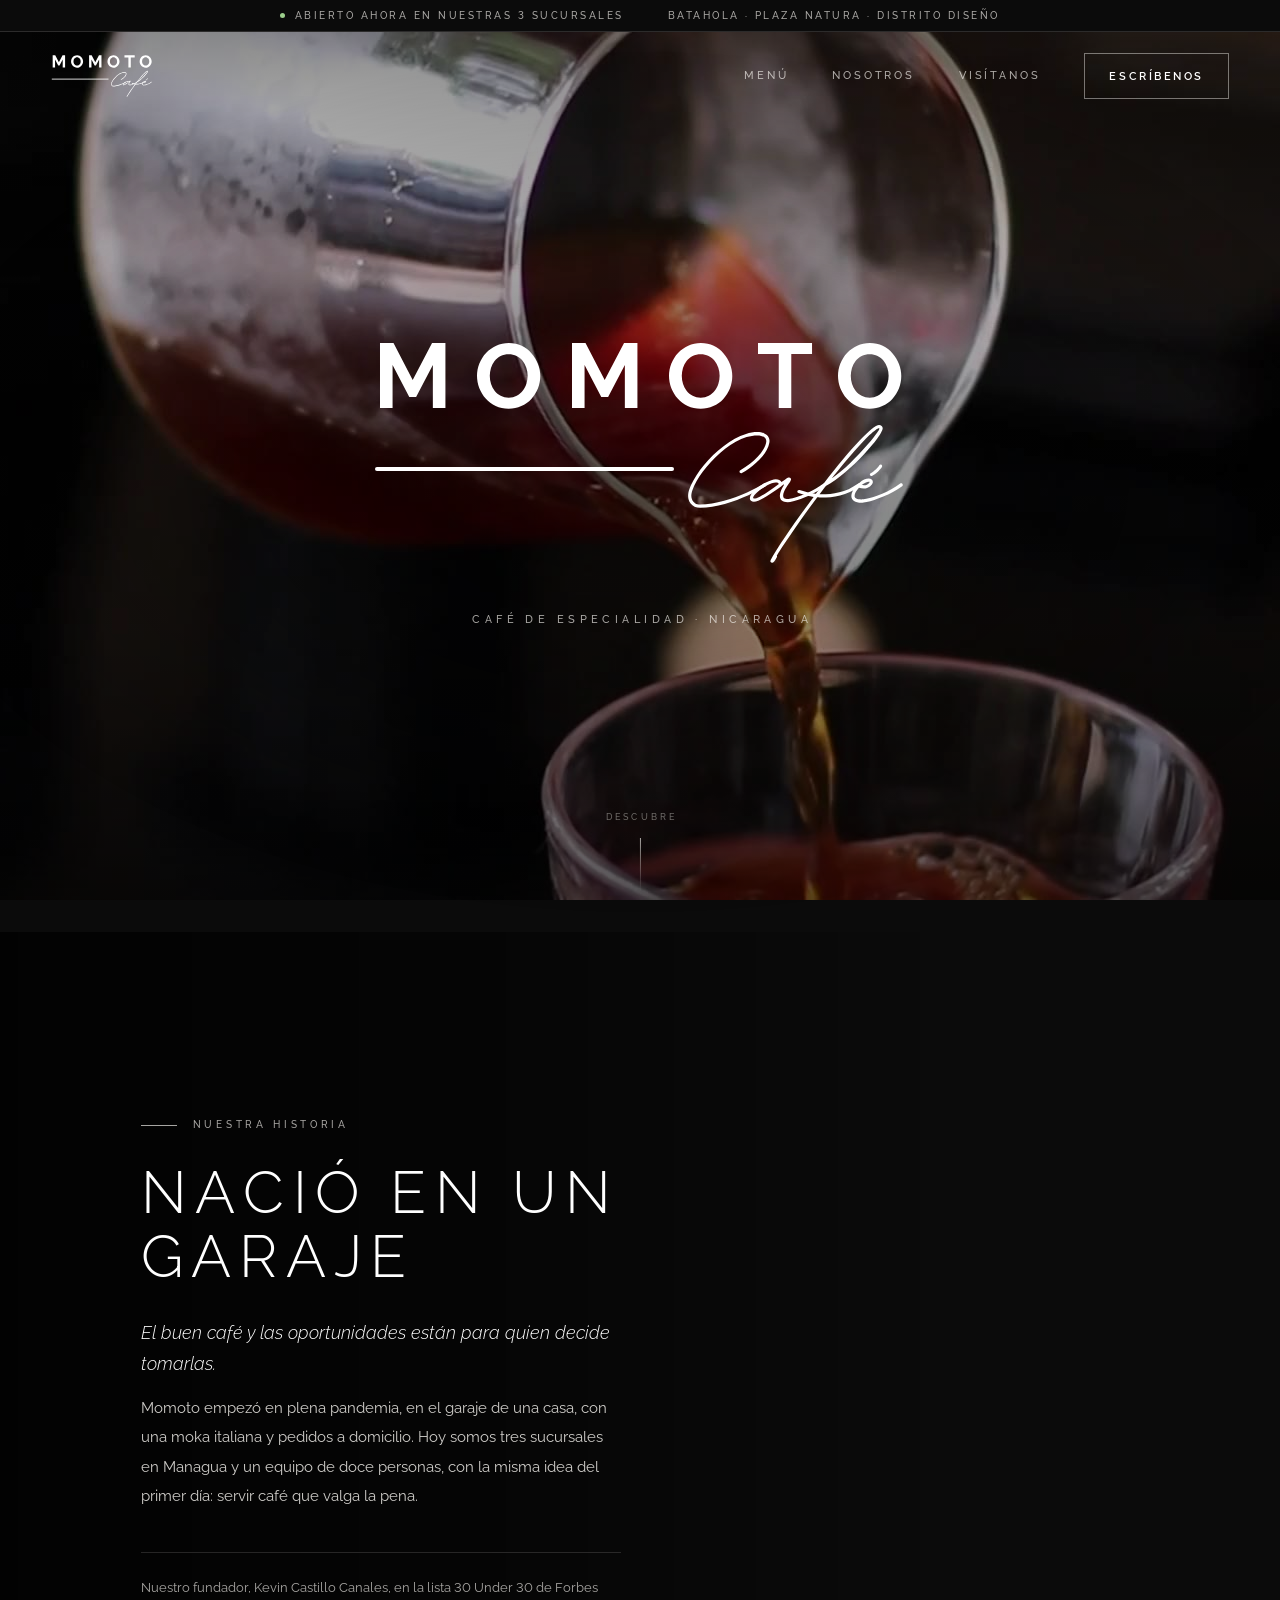
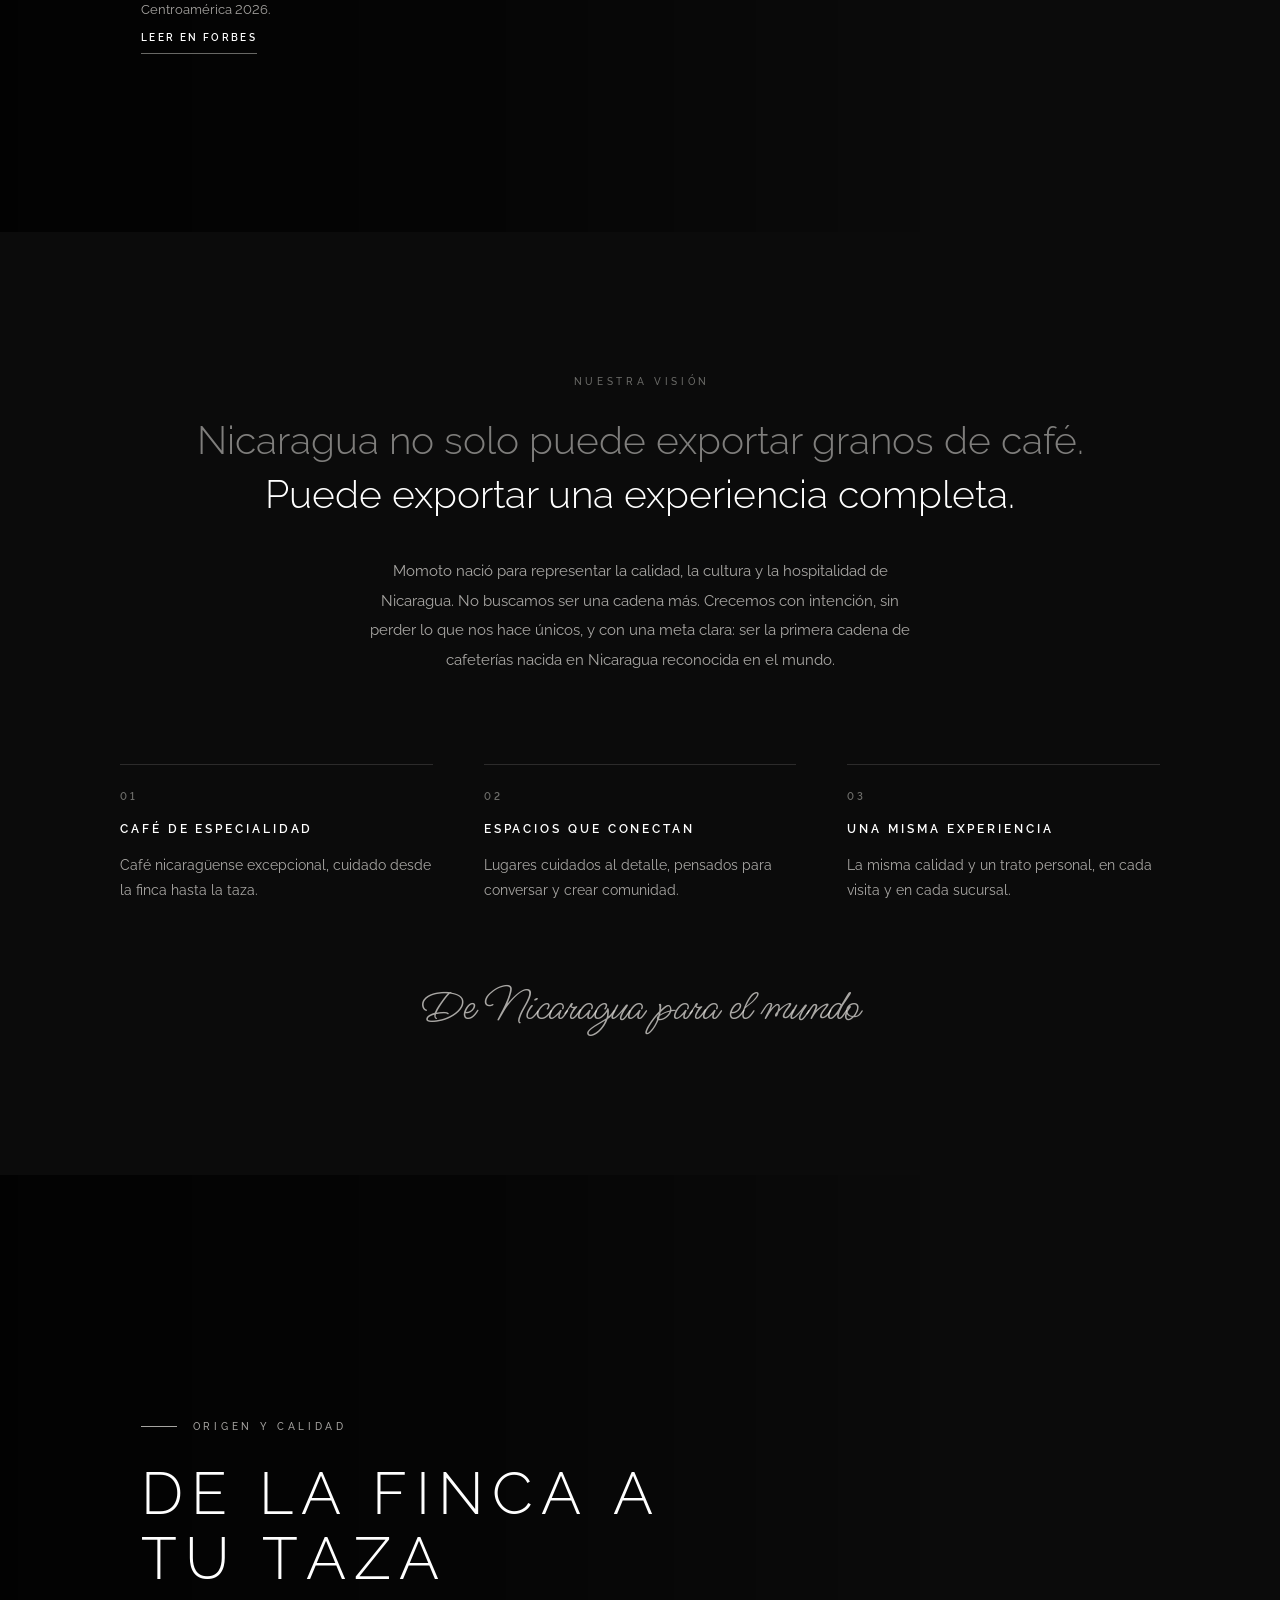
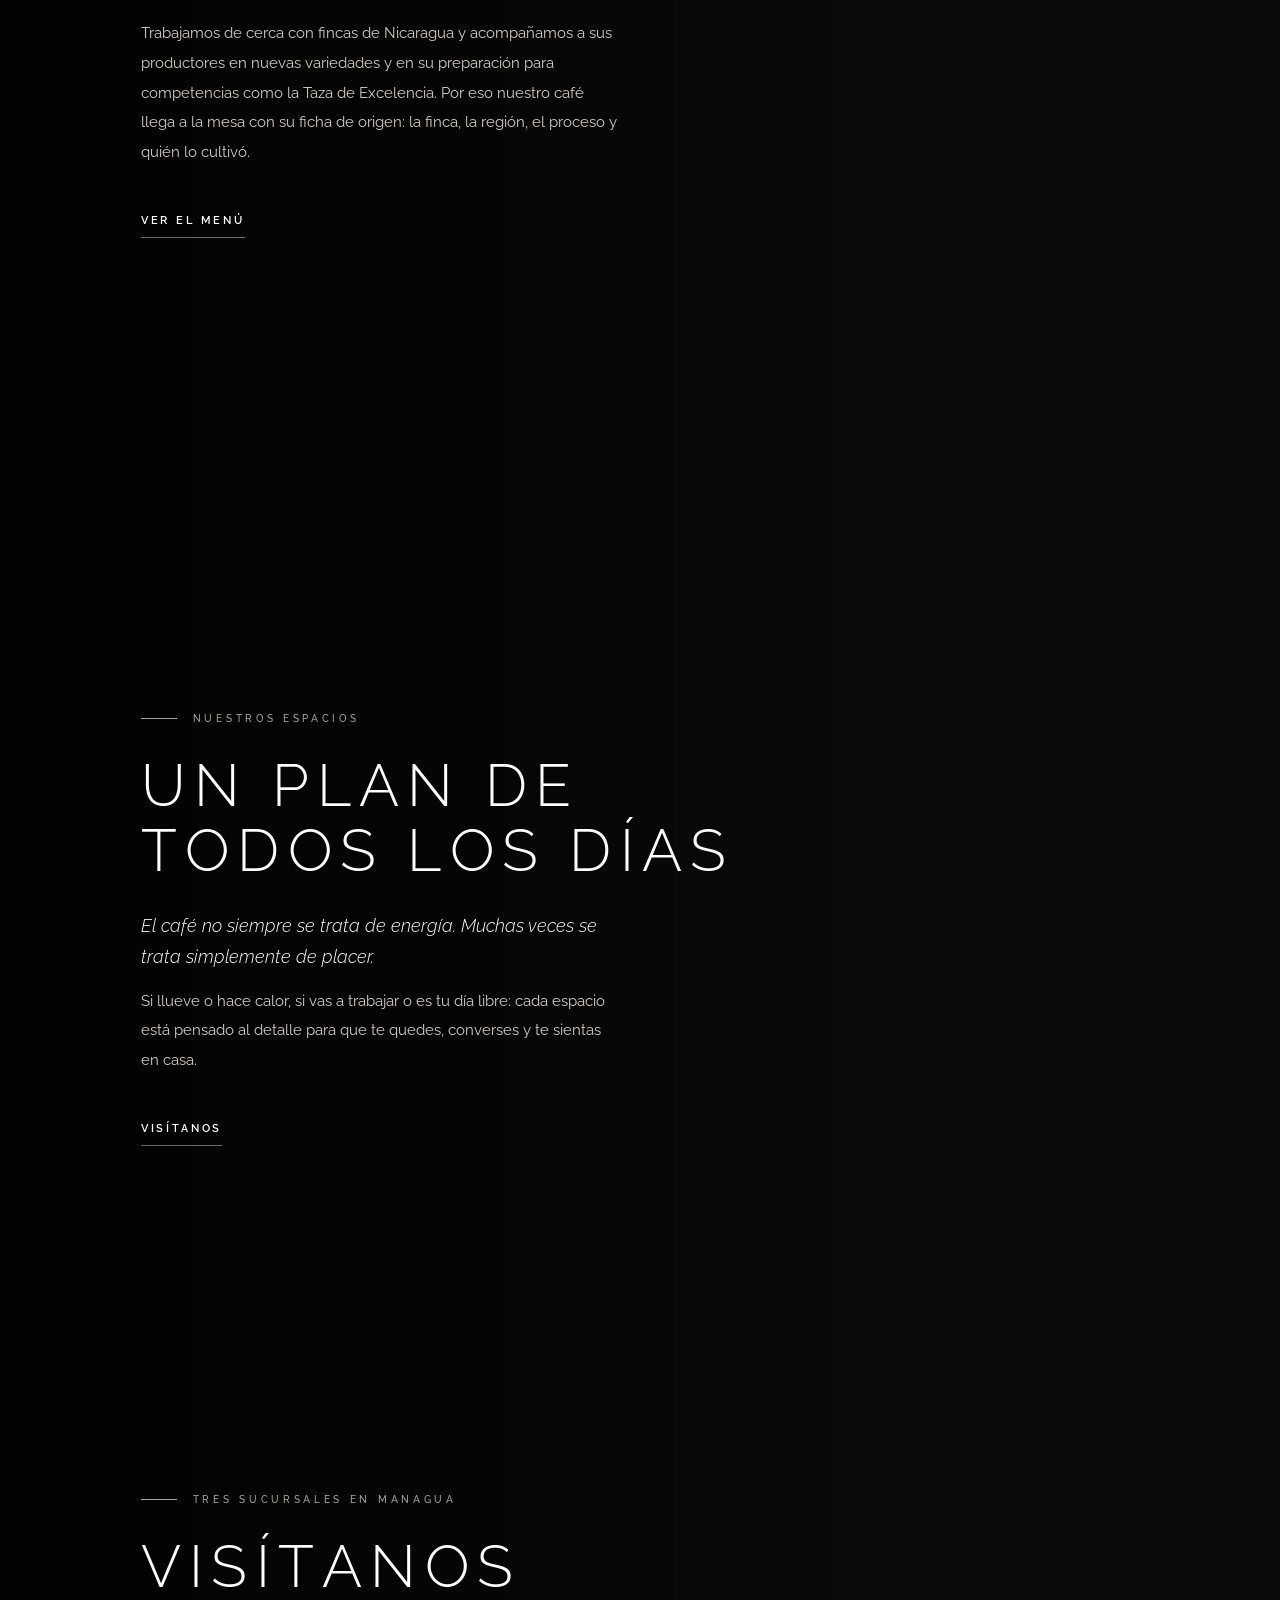
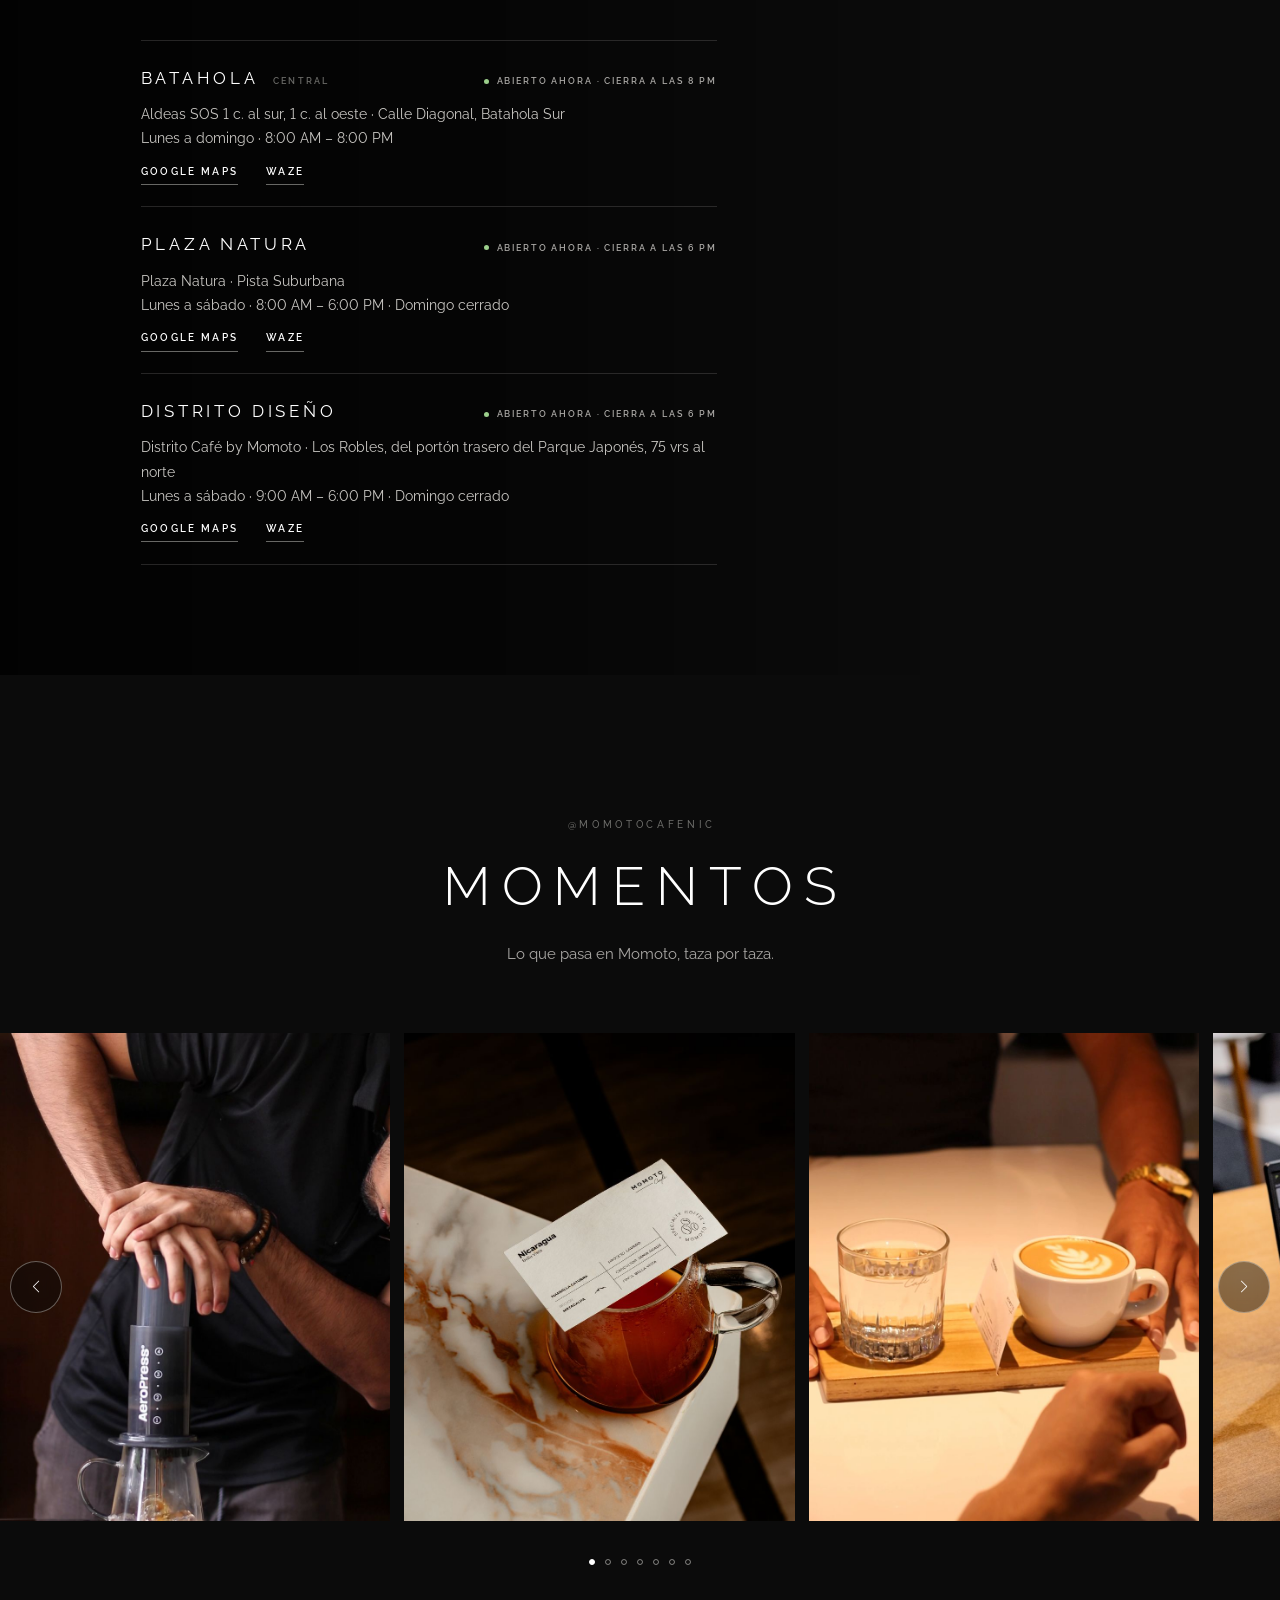
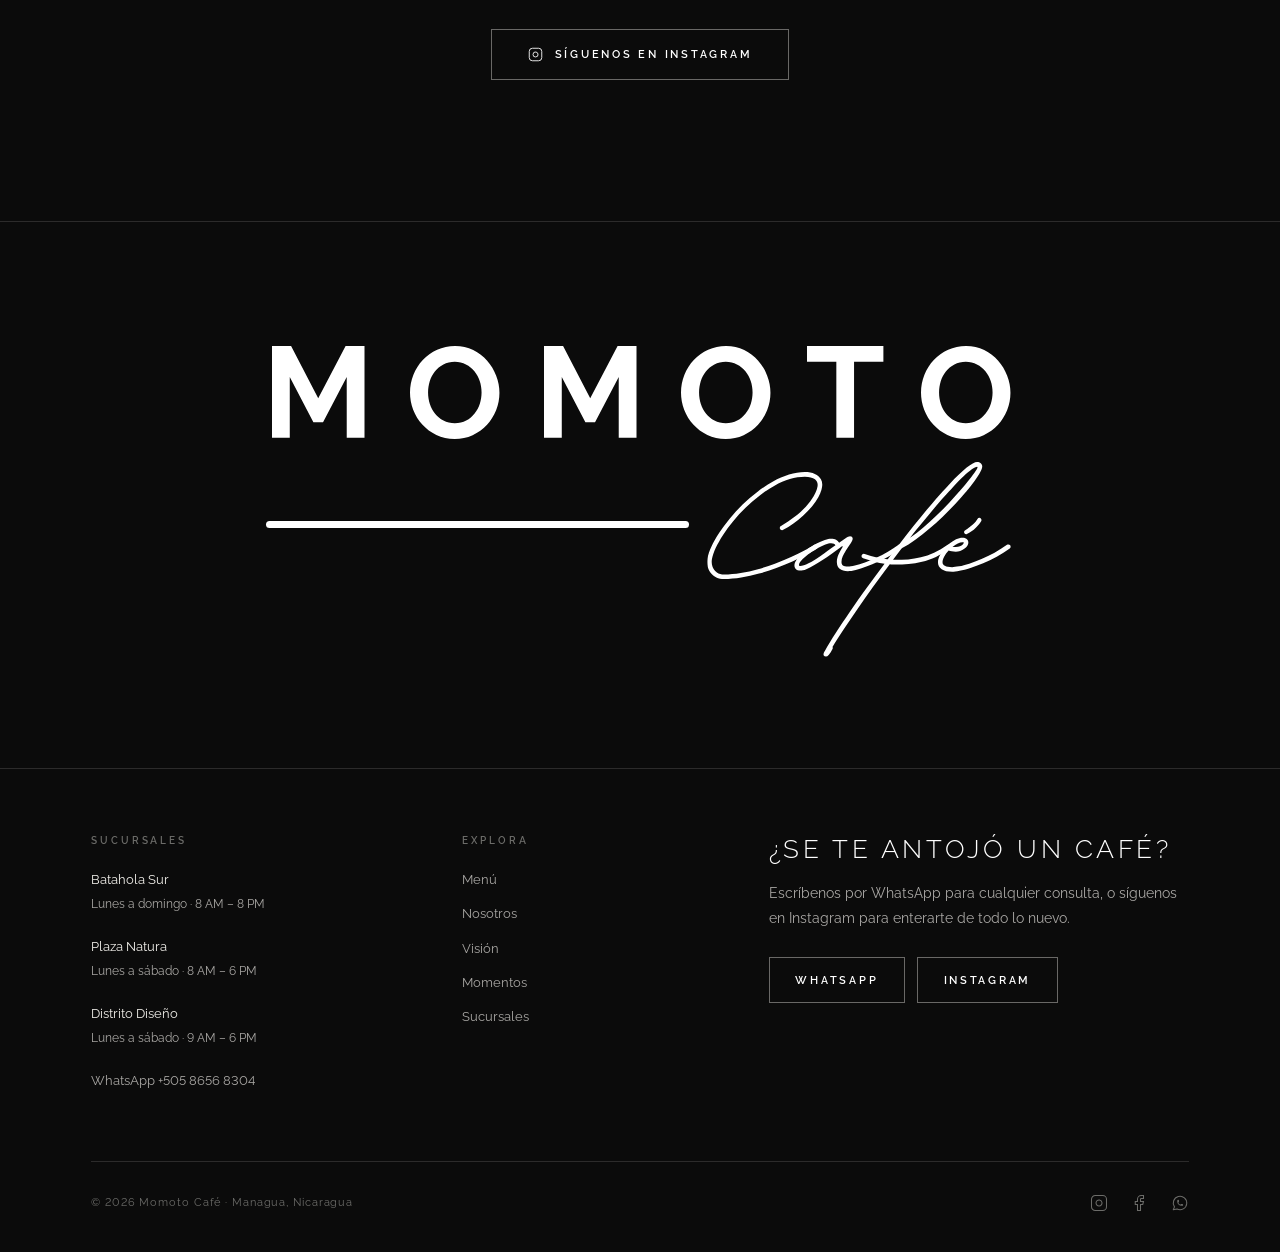
==== commit e298ef5b: "Add the brand vision to the home and tidy background video playback - New "Nuestra visión" screen af" ====
--- a/index.html
+++ b/index.html
@@ -4,11 +4,11 @@
     <meta charset="UTF-8">
     <meta name="viewport" content="width=device-width, initial-scale=1.0">
     <title>Momoto Café · Managua</title>
-    <meta name="description" content="Momoto Café: café de especialidad nicaragüense que nació en un garaje en plena pandemia. Tres sucursales en Managua: Batahola, Plaza Natura y Distrito Diseño.">
+    <meta name="description" content="Momoto Café: café de especialidad de Nicaragua para el mundo. Nació en un garaje y hoy tiene tres sucursales en Managua: Batahola, Plaza Natura y Distrito Diseño.">
     <meta name="theme-color" content="#0b0b0b">
 
     <meta property="og:title" content="Momoto Café · Managua">
-    <meta property="og:description" content="El buen café y las oportunidades están para quien decide tomarlas.">
+    <meta property="og:description" content="Nicaragua no solo puede exportar granos de café. Puede exportar una experiencia completa.">
     <meta property="og:type" content="website">
     <meta property="og:locale" content="es_NI">
     <!-- Al publicar, cambiar por la URL absoluta: https://TU-DOMINIO/assets/img/og.jpg -->
@@ -176,7 +176,7 @@
     <h1 class="sr-only">Momoto Café</h1>
     <div class="hero-content">
         <div class="hero-logo" data-logo-anim><div class="logo-anim" style="aspect-ratio:127.42 / 55.1" aria-hidden="true"><span class="la-letter" style="left:1.640%;top:2.904%;width:12.172%;height:27.913%;--i:0"><svg viewBox="1.61 -15.38 15.51 15.38" preserveAspectRatio="none"><path d="M 14.14 0 L 14.14 -10.17 L 10.17 -2.59 L 8.55 -2.59 L 4.59 -10.17 L 4.59 0 L 1.61 0 L 1.61 -15.38 L 4.81 -15.38 L 9.36 -6.62 L 13.95 -15.38 L 17.12 -15.38 L 17.12 0 Z"/></svg></span><span class="la-letter" style="left:19.675%;top:2.722%;width:11.772%;height:28.294%;--i:1"><svg viewBox="0.67 -15.48 15 15.59" preserveAspectRatio="none"><path d="M 8.17 0.11 C 7.04 0.11 6.01 -0.11 5.09 -0.55 C 4.18 -0.99 3.39 -1.58 2.73 -2.31 C 2.08 -3.04 1.57 -3.88 1.2 -4.81 C 0.85 -5.75 0.67 -6.71 0.67 -7.69 C 0.67 -8.71 0.86 -9.69 1.23 -10.62 C 1.62 -11.57 2.14 -12.41 2.81 -13.12 C 3.49 -13.84 4.29 -14.41 5.22 -14.84 C 6.14 -15.27 7.15 -15.48 8.23 -15.48 C 9.34 -15.48 10.35 -15.25 11.27 -14.8 C 12.18 -14.35 12.96 -13.75 13.61 -13.02 C 14.27 -12.27 14.77 -11.44 15.12 -10.5 C 15.49 -9.56 15.67 -8.61 15.67 -7.64 C 15.67 -6.62 15.48 -5.64 15.11 -4.7 C 14.73 -3.77 14.21 -2.95 13.55 -2.23 C 12.89 -1.52 12.1 -0.96 11.17 -0.53 C 10.24 -0.1 9.24 0.11 8.17 0.11 Z M 3.7 -7.69 C 3.7 -7.02 3.8 -6.38 4 -5.75 C 4.21 -5.13 4.5 -4.59 4.88 -4.11 C 5.26 -3.64 5.73 -3.26 6.28 -2.97 C 6.84 -2.68 7.48 -2.53 8.19 -2.53 C 8.91 -2.53 9.54 -2.68 10.09 -2.97 C 10.66 -3.27 11.12 -3.66 11.5 -4.16 C 11.88 -4.64 12.18 -5.2 12.38 -5.81 C 12.57 -6.43 12.67 -7.05 12.67 -7.69 C 12.67 -8.35 12.57 -8.99 12.36 -9.61 C 12.15 -10.23 11.85 -10.78 11.47 -11.25 C 11.08 -11.73 10.61 -12.11 10.05 -12.39 C 9.49 -12.68 8.88 -12.83 8.19 -12.83 C 7.47 -12.83 6.83 -12.68 6.27 -12.38 C 5.7 -12.08 5.23 -11.69 4.84 -11.2 C 4.47 -10.72 4.18 -10.18 3.98 -9.56 C 3.8 -8.95 3.7 -8.32 3.7 -7.69 Z"/></svg></span><span class="la-letter" style="left:37.341%;top:2.904%;width:12.172%;height:27.913%;--i:2"><svg viewBox="1.61 -15.38 15.51 15.38" preserveAspectRatio="none"><path d="M 14.14 0 L 14.14 -10.17 L 10.17 -2.59 L 8.55 -2.59 L 4.59 -10.17 L 4.59 0 L 1.61 0 L 1.61 -15.38 L 4.81 -15.38 L 9.36 -6.62 L 13.95 -15.38 L 17.12 -15.38 L 17.12 0 Z"/></svg></span><span class="la-letter" style="left:55.384%;top:2.722%;width:11.772%;height:28.294%;--i:3"><svg viewBox="0.67 -15.48 15 15.59" preserveAspectRatio="none"><path d="M 8.17 0.11 C 7.04 0.11 6.01 -0.11 5.09 -0.55 C 4.18 -0.99 3.39 -1.58 2.73 -2.31 C 2.08 -3.04 1.57 -3.88 1.2 -4.81 C 0.85 -5.75 0.67 -6.71 0.67 -7.69 C 0.67 -8.71 0.86 -9.69 1.23 -10.62 C 1.62 -11.57 2.14 -12.41 2.81 -13.12 C 3.49 -13.84 4.29 -14.41 5.22 -14.84 C 6.14 -15.27 7.15 -15.48 8.23 -15.48 C 9.34 -15.48 10.35 -15.25 11.27 -14.8 C 12.18 -14.35 12.96 -13.75 13.61 -13.02 C 14.27 -12.27 14.77 -11.44 15.12 -10.5 C 15.49 -9.56 15.67 -8.61 15.67 -7.64 C 15.67 -6.62 15.48 -5.64 15.11 -4.7 C 14.73 -3.77 14.21 -2.95 13.55 -2.23 C 12.89 -1.52 12.1 -0.96 11.17 -0.53 C 10.24 -0.1 9.24 0.11 8.17 0.11 Z M 3.7 -7.69 C 3.7 -7.02 3.8 -6.38 4 -5.75 C 4.21 -5.13 4.5 -4.59 4.88 -4.11 C 5.26 -3.64 5.73 -3.26 6.28 -2.97 C 6.84 -2.68 7.48 -2.53 8.19 -2.53 C 8.91 -2.53 9.54 -2.68 10.09 -2.97 C 10.66 -3.27 11.12 -3.66 11.5 -4.16 C 11.88 -4.64 12.18 -5.2 12.38 -5.81 C 12.57 -6.43 12.67 -7.05 12.67 -7.69 C 12.67 -8.35 12.57 -8.99 12.36 -9.61 C 12.15 -10.23 11.85 -10.78 11.47 -11.25 C 11.08 -11.73 10.61 -12.11 10.05 -12.39 C 9.49 -12.68 8.88 -12.83 8.19 -12.83 C 7.47 -12.83 6.83 -12.68 6.27 -12.38 C 5.7 -12.08 5.23 -11.69 4.84 -11.2 C 4.47 -10.72 4.18 -10.18 3.98 -9.56 C 3.8 -8.95 3.7 -8.32 3.7 -7.69 Z"/></svg></span><span class="la-letter" style="left:72.022%;top:2.904%;width:10.053%;height:27.913%;--i:4"><svg viewBox="0.3 -15.38 12.81 15.38" preserveAspectRatio="none"><path d="M 13.11 -12.75 L 8.19 -12.75 L 8.19 0 L 5.22 0 L 5.22 -12.75 L 0.3 -12.75 L 0.3 -15.38 L 13.11 -15.38 Z"/></svg></span><span class="la-letter" style="left:86.909%;top:2.722%;width:11.772%;height:28.294%;--i:5"><svg viewBox="0.67 -15.48 15 15.59" preserveAspectRatio="none"><path d="M 8.17 0.11 C 7.04 0.11 6.01 -0.11 5.09 -0.55 C 4.18 -0.99 3.39 -1.58 2.73 -2.31 C 2.08 -3.04 1.57 -3.88 1.2 -4.81 C 0.85 -5.75 0.67 -6.71 0.67 -7.69 C 0.67 -8.71 0.86 -9.69 1.23 -10.62 C 1.62 -11.57 2.14 -12.41 2.81 -13.12 C 3.49 -13.84 4.29 -14.41 5.22 -14.84 C 6.14 -15.27 7.15 -15.48 8.23 -15.48 C 9.34 -15.48 10.35 -15.25 11.27 -14.8 C 12.18 -14.35 12.96 -13.75 13.61 -13.02 C 14.27 -12.27 14.77 -11.44 15.12 -10.5 C 15.49 -9.56 15.67 -8.61 15.67 -7.64 C 15.67 -6.62 15.48 -5.64 15.11 -4.7 C 14.73 -3.77 14.21 -2.95 13.55 -2.23 C 12.89 -1.52 12.1 -0.96 11.17 -0.53 C 10.24 -0.1 9.24 0.11 8.17 0.11 Z M 3.7 -7.69 C 3.7 -7.02 3.8 -6.38 4 -5.75 C 4.21 -5.13 4.5 -4.59 4.88 -4.11 C 5.26 -3.64 5.73 -3.26 6.28 -2.97 C 6.84 -2.68 7.48 -2.53 8.19 -2.53 C 8.91 -2.53 9.54 -2.68 10.09 -2.97 C 10.66 -3.27 11.12 -3.66 11.5 -4.16 C 11.88 -4.64 12.18 -5.2 12.38 -5.81 C 12.57 -6.43 12.67 -7.05 12.67 -7.69 C 12.67 -8.35 12.57 -8.99 12.36 -9.61 C 12.15 -10.23 11.85 -10.78 11.47 -11.25 C 11.08 -11.73 10.61 -12.11 10.05 -12.39 C 9.49 -12.68 8.88 -12.83 8.19 -12.83 C 7.47 -12.83 6.83 -12.68 6.27 -12.38 C 5.7 -12.08 5.23 -11.69 4.84 -11.2 C 4.47 -10.72 4.18 -10.18 3.98 -9.56 C 3.8 -8.95 3.7 -8.32 3.7 -7.69 Z"/></svg></span><span class="la-rule" style="left:0.761%;top:56.134%;width:55.643%;height:1.924%"></span><span class="la-script" style="left:58.860%;top:38.076%;width:39.954%;height:59.220%"><svg viewBox="196.66 99.31 50.91 32.63" preserveAspectRatio="none"><path transform="translate(197.71 117.47)" d="M 1.81 1.47 C 1.33 1.47 0.9 1.38 0.52 1.2 C 0.14 1.02 -0.17 0.77 -0.42 0.45 C -0.67 0.14 -0.84 -0.22 -0.94 -0.64 C -1.04 -1.07 -1.05 -1.52 -0.97 -2.02 C -0.85 -2.61 -0.63 -3.27 -0.3 -3.98 C 0.02 -4.71 0.45 -5.47 0.97 -6.27 C 1.49 -7.05 2.08 -7.85 2.75 -8.66 C 3.41 -9.47 4.14 -10.25 4.92 -11.02 C 5.7 -11.77 6.52 -12.48 7.38 -13.14 C 8.24 -13.8 9.12 -14.38 10.02 -14.88 C 10.91 -15.38 11.8 -15.77 12.7 -16.05 C 13.61 -16.34 14.49 -16.48 15.36 -16.48 C 16.02 -16.48 16.57 -16.38 17.03 -16.16 C 17.5 -15.95 17.84 -15.65 18.05 -15.27 C 18.27 -14.89 18.33 -14.45 18.23 -13.94 C 18.14 -13.39 17.94 -12.85 17.64 -12.3 C 17.35 -11.75 16.98 -11.22 16.55 -10.7 C 16.11 -10.18 15.62 -9.68 15.09 -9.2 C 14.56 -8.72 14.01 -8.27 13.44 -7.86 C 12.86 -7.45 12.3 -7.09 11.73 -6.78 C 11.68 -6.75 11.62 -6.73 11.55 -6.73 C 11.44 -6.73 11.35 -6.77 11.27 -6.84 C 11.19 -6.91 11.16 -7 11.16 -7.11 C 11.16 -7.27 11.22 -7.38 11.36 -7.45 C 12.18 -7.92 12.94 -8.43 13.64 -8.97 C 14.35 -9.52 14.97 -10.09 15.52 -10.67 C 16.05 -11.27 16.49 -11.85 16.83 -12.42 C 17.17 -12.99 17.39 -13.54 17.48 -14.06 C 17.57 -14.57 17.42 -14.97 17.05 -15.27 C 16.67 -15.55 16.11 -15.7 15.36 -15.7 C 14.54 -15.7 13.7 -15.57 12.84 -15.3 C 11.99 -15.04 11.13 -14.66 10.27 -14.19 C 9.41 -13.71 8.57 -13.15 7.75 -12.52 C 6.94 -11.89 6.16 -11.21 5.41 -10.48 C 4.66 -9.75 3.98 -9 3.34 -8.23 C 2.71 -7.46 2.14 -6.7 1.64 -5.94 C 1.15 -5.18 0.74 -4.45 0.42 -3.77 C 0.1 -3.08 -0.11 -2.45 -0.22 -1.89 C -0.3 -1.39 -0.27 -0.95 -0.11 -0.56 C 0.04 -0.18 0.27 0.13 0.61 0.36 C 0.94 0.59 1.34 0.7 1.81 0.7 C 2.72 0.7 3.65 0.62 4.61 0.45 C 5.58 0.3 6.54 0.08 7.5 -0.19 C 8.47 -0.46 9.41 -0.77 10.33 -1.11 C 11.25 -1.45 12.13 -1.8 12.95 -2.17 C 13.77 -2.55 14.52 -2.91 15.2 -3.28 C 15.88 -3.64 16.46 -3.98 16.95 -4.28 C 17 -4.32 17.07 -4.34 17.16 -4.34 C 17.26 -4.34 17.35 -4.3 17.42 -4.23 C 17.49 -4.16 17.53 -4.07 17.53 -3.95 C 17.53 -3.82 17.47 -3.71 17.36 -3.62 C 16.87 -3.32 16.27 -2.98 15.58 -2.61 C 14.89 -2.24 14.12 -1.87 13.27 -1.48 C 12.42 -1.11 11.52 -0.74 10.58 -0.39 C 9.64 -0.04 8.67 0.27 7.67 0.55 C 6.68 0.83 5.69 1.05 4.69 1.22 C 3.7 1.38 2.74 1.47 1.81 1.47 Z"/><path transform="translate(213.76 117.47)" d="M 15.23 -4.34 C 15.34 -4.34 15.43 -4.3 15.5 -4.22 C 15.58 -4.14 15.62 -4.05 15.62 -3.95 C 15.62 -3.82 15.57 -3.71 15.45 -3.64 C 14.91 -3.25 14.31 -2.88 13.66 -2.5 C 13 -2.13 12.33 -1.79 11.64 -1.47 C 10.95 -1.16 10.28 -0.88 9.62 -0.62 C 8.98 -0.38 8.38 -0.2 7.84 -0.06 C 7.31 0.07 6.88 0.14 6.53 0.14 C 5.93 0.14 5.46 0.01 5.14 -0.25 C 4.83 -0.52 4.67 -0.91 4.67 -1.41 C 4.67 -1.81 4.77 -2.22 4.95 -2.64 C 5.15 -3.07 5.37 -3.47 5.61 -3.86 C 5.66 -3.94 5.67 -4 5.64 -4.03 C 5.61 -4.06 5.55 -4.05 5.47 -3.98 C 5.39 -3.93 5.32 -3.88 5.25 -3.83 C 5.18 -3.77 5.1 -3.72 5.03 -3.66 C 4.62 -3.36 4.18 -3.05 3.7 -2.7 C 3.23 -2.37 2.75 -2.04 2.27 -1.72 C 1.77 -1.39 1.3 -1.1 0.83 -0.83 C 0.37 -0.55 -0.05 -0.34 -0.45 -0.19 C -0.85 -0.03 -1.19 0.05 -1.47 0.05 C -1.76 0.05 -1.99 -0.03 -2.17 -0.19 C -2.35 -0.34 -2.44 -0.55 -2.44 -0.81 C -2.44 -1.09 -2.33 -1.39 -2.11 -1.72 C -1.89 -2.05 -1.59 -2.38 -1.22 -2.72 C -0.85 -3.06 -0.45 -3.38 0 -3.69 C 0.45 -4 0.9 -4.27 1.36 -4.52 C 1.82 -4.75 2.25 -4.94 2.66 -5.08 C 3.07 -5.22 3.42 -5.3 3.7 -5.3 C 4.05 -5.3 4.32 -5.24 4.53 -5.14 C 4.74 -5.04 4.91 -4.87 5.06 -4.64 C 5.47 -4.93 5.79 -5.16 6.02 -5.31 C 6.24 -5.47 6.42 -5.58 6.55 -5.64 C 6.68 -5.7 6.79 -5.73 6.88 -5.73 C 7 -5.73 7.1 -5.69 7.19 -5.61 C 7.28 -5.52 7.33 -5.41 7.33 -5.28 C 7.33 -5.16 7.27 -5.02 7.17 -4.84 C 7.08 -4.68 6.94 -4.47 6.77 -4.22 C 6.59 -3.95 6.39 -3.65 6.19 -3.33 C 5.98 -3 5.8 -2.68 5.66 -2.34 C 5.52 -2.01 5.45 -1.7 5.45 -1.41 C 5.45 -1.13 5.54 -0.94 5.7 -0.81 C 5.87 -0.69 6.14 -0.62 6.53 -0.62 C 6.82 -0.62 7.21 -0.69 7.7 -0.81 C 8.2 -0.94 8.76 -1.11 9.38 -1.33 C 9.99 -1.55 10.62 -1.8 11.28 -2.11 C 11.94 -2.41 12.59 -2.74 13.23 -3.11 C 13.88 -3.47 14.47 -3.86 15.02 -4.27 C 15.07 -4.32 15.14 -4.34 15.23 -4.34 Z M 4.44 -4.19 C 4.35 -4.32 4.27 -4.41 4.17 -4.45 C 4.08 -4.5 3.92 -4.53 3.7 -4.53 C 3.44 -4.53 3.12 -4.46 2.75 -4.33 C 2.38 -4.19 2 -4.02 1.59 -3.8 C 1.2 -3.59 0.8 -3.35 0.42 -3.08 C 0.04 -2.82 -0.31 -2.55 -0.62 -2.28 C -0.95 -2.01 -1.2 -1.75 -1.39 -1.5 C -1.58 -1.26 -1.67 -1.06 -1.67 -0.91 C -1.67 -0.78 -1.6 -0.72 -1.47 -0.72 C -1.12 -0.72 -0.66 -0.87 -0.08 -1.17 C 0.5 -1.48 1.18 -1.9 1.94 -2.42 C 2.71 -2.94 3.54 -3.53 4.44 -4.19 Z"/><path transform="translate(227.9 117.47)" d="M 9.34 -4.34 C 9.45 -4.34 9.54 -4.3 9.61 -4.23 C 9.68 -4.16 9.72 -4.07 9.72 -3.95 C 9.72 -3.82 9.66 -3.71 9.56 -3.64 C 8.74 -3.07 7.93 -2.6 7.14 -2.25 C 6.35 -1.89 5.57 -1.62 4.81 -1.44 C 4.05 -1.26 3.3 -1.13 2.56 -1.06 C 1.82 -1 1.1 -0.97 0.39 -0.97 C 0.25 -0.97 0.1 -0.97 -0.06 -0.98 C -0.24 -0.99 -0.41 -1.01 -0.59 -1.03 C -1.54 0.24 -2.47 1.5 -3.39 2.77 C -4.3 4.04 -5.18 5.27 -6 6.47 C -6.83 7.66 -7.6 8.8 -8.31 9.88 C -9.03 10.95 -9.66 11.94 -10.2 12.84 C -10.12 12.94 -10.12 13.07 -10.22 13.23 C -10.64 14.05 -11 14.47 -11.3 14.47 C -11.47 14.47 -11.59 14.41 -11.66 14.3 C -11.72 14.19 -11.72 14.05 -11.66 13.88 C -11.64 13.82 -11.62 13.77 -11.59 13.7 C -11.56 13.64 -11.52 13.58 -11.48 13.52 C -10.98 12.64 -10.38 11.64 -9.66 10.53 C -8.95 9.43 -8.16 8.23 -7.28 6.95 C -6.41 5.68 -5.47 4.36 -4.48 2.98 C -3.5 1.62 -2.5 0.25 -1.47 -1.12 C -1.99 -1.2 -2.56 -1.3 -3.19 -1.45 C -3.81 -1.61 -4.44 -1.8 -5.06 -2.02 C -5.24 -2.07 -5.33 -2.19 -5.33 -2.38 C -5.33 -2.48 -5.29 -2.57 -5.22 -2.64 C -5.14 -2.72 -5.05 -2.77 -4.94 -2.77 C -4.91 -2.77 -4.89 -2.76 -4.88 -2.75 C -4.85 -2.75 -4.83 -2.74 -4.8 -2.73 C -4.1 -2.49 -3.41 -2.3 -2.75 -2.16 C -2.08 -2.01 -1.48 -1.91 -0.94 -1.84 C -0.64 -2.24 -0.34 -2.63 -0.03 -3.03 C 0.27 -3.43 0.57 -3.82 0.88 -4.2 C 0.88 -4.25 0.9 -4.29 0.95 -4.31 L 0.97 -4.33 C 2.64 -6.49 4.19 -8.43 5.61 -10.14 C 7.04 -11.85 8.31 -13.3 9.44 -14.48 C 10.57 -15.68 11.52 -16.59 12.3 -17.22 C 13.08 -17.84 13.66 -18.16 14.05 -18.16 C 14.3 -18.16 14.5 -18.08 14.66 -17.94 C 14.82 -17.8 14.91 -17.62 14.91 -17.39 C 14.91 -17.17 14.79 -16.85 14.56 -16.44 C 14.34 -16.02 14.03 -15.53 13.62 -14.97 C 13.22 -14.41 12.74 -13.81 12.19 -13.16 C 11.64 -12.5 11.04 -11.82 10.38 -11.11 C 9.72 -10.41 9.02 -9.71 8.28 -9 C 7.54 -8.3 6.79 -7.62 6.02 -6.97 C 5.24 -6.31 4.47 -5.7 3.69 -5.14 C 2.91 -4.59 2.16 -4.1 1.41 -3.69 L -0.05 -1.75 C 0.04 -1.75 0.11 -1.75 0.19 -1.75 C 0.26 -1.75 0.33 -1.75 0.39 -1.75 C 1.09 -1.75 1.79 -1.77 2.48 -1.83 C 3.19 -1.89 3.91 -2.01 4.62 -2.19 C 5.35 -2.36 6.09 -2.62 6.83 -2.95 C 7.58 -3.29 8.34 -3.72 9.11 -4.27 C 9.17 -4.32 9.25 -4.34 9.34 -4.34 Z M 2.81 -5.48 C 3.54 -5.98 4.28 -6.55 5.03 -7.19 C 5.79 -7.83 6.54 -8.51 7.28 -9.22 C 8.02 -9.94 8.73 -10.66 9.41 -11.38 C 10.08 -12.1 10.71 -12.8 11.28 -13.45 C 11.85 -14.12 12.35 -14.72 12.78 -15.27 C 13.21 -15.8 13.54 -16.25 13.77 -16.61 C 14 -16.96 14.12 -17.19 14.12 -17.3 C 14.12 -17.35 14.1 -17.38 14.05 -17.38 C 13.85 -17.38 13.55 -17.23 13.16 -16.94 C 12.77 -16.66 12.31 -16.27 11.78 -15.77 C 11.25 -15.27 10.68 -14.69 10.06 -14.03 C 9.46 -13.38 8.83 -12.68 8.17 -11.94 C 7.52 -11.2 6.88 -10.44 6.23 -9.67 C 5.6 -8.91 4.98 -8.17 4.39 -7.45 C 3.8 -6.74 3.28 -6.09 2.81 -5.48 Z"/><path transform="translate(236.15 117.47)" d="M 3.95 -6.06 C 3.86 -6.06 3.77 -6.1 3.7 -6.17 C 3.64 -6.24 3.61 -6.33 3.61 -6.42 C 3.61 -6.57 3.68 -6.67 3.81 -6.73 C 4.02 -6.85 4.23 -6.99 4.45 -7.16 C 4.67 -7.32 4.88 -7.49 5.08 -7.67 C 5.27 -7.86 5.44 -8.04 5.58 -8.2 C 5.71 -8.37 5.8 -8.5 5.86 -8.59 C 5.93 -8.73 6.04 -8.8 6.19 -8.8 C 6.28 -8.8 6.36 -8.76 6.42 -8.69 C 6.49 -8.62 6.53 -8.54 6.53 -8.44 C 6.53 -8.38 6.52 -8.33 6.5 -8.28 C 6.44 -8.16 6.32 -7.99 6.16 -7.78 C 6 -7.58 5.8 -7.37 5.58 -7.14 C 5.36 -6.92 5.12 -6.72 4.86 -6.53 C 4.61 -6.34 4.35 -6.2 4.09 -6.09 C 4.04 -6.07 3.99 -6.06 3.95 -6.06 Z M 11.05 -4.34 C 11.15 -4.34 11.24 -4.3 11.31 -4.23 C 11.38 -4.16 11.42 -4.07 11.42 -3.95 C 11.42 -3.82 11.37 -3.72 11.27 -3.66 C 10.58 -3.16 9.85 -2.7 9.09 -2.28 C 8.33 -1.86 7.57 -1.5 6.81 -1.19 C 6.06 -0.88 5.35 -0.61 4.67 -0.39 C 3.99 -0.18 3.39 -0.02 2.86 0.08 C 2.33 0.19 1.91 0.25 1.61 0.25 C 0.86 0.25 0.27 0.11 -0.14 -0.17 C -0.55 -0.45 -0.77 -0.84 -0.77 -1.34 C -0.77 -1.68 -0.68 -2.03 -0.5 -2.41 C -0.33 -2.79 -0.1 -3.16 0.19 -3.52 C 0.48 -3.88 0.8 -4.21 1.17 -4.5 C 1.54 -4.8 1.9 -5.04 2.27 -5.22 C 2.64 -5.39 3 -5.48 3.34 -5.48 C 3.63 -5.48 3.87 -5.4 4.05 -5.23 C 4.23 -5.08 4.33 -4.88 4.33 -4.62 C 4.33 -4.45 4.27 -4.27 4.14 -4.09 C 4.02 -3.91 3.85 -3.75 3.64 -3.61 C 3.43 -3.46 3.2 -3.34 2.95 -3.25 C 2.71 -3.16 2.47 -3.12 2.22 -3.12 C 1.73 -3.12 1.33 -3.19 1.03 -3.31 C 0.71 -2.97 0.45 -2.62 0.27 -2.27 C 0.09 -1.92 0 -1.61 0 -1.34 C 0 -0.8 0.54 -0.53 1.61 -0.53 C 1.89 -0.53 2.28 -0.58 2.78 -0.67 C 3.28 -0.77 3.85 -0.93 4.48 -1.12 C 5.13 -1.33 5.81 -1.59 6.53 -1.89 C 7.26 -2.2 7.99 -2.55 8.72 -2.95 C 9.46 -3.35 10.16 -3.79 10.81 -4.27 C 10.88 -4.32 10.95 -4.34 11.05 -4.34 Z M 3.56 -4.62 C 3.56 -4.66 3.55 -4.68 3.52 -4.69 C 3.49 -4.7 3.44 -4.7 3.34 -4.7 C 3.11 -4.7 2.85 -4.63 2.56 -4.5 C 2.27 -4.36 1.97 -4.17 1.67 -3.92 C 1.82 -3.9 2 -3.89 2.22 -3.89 C 2.49 -3.89 2.72 -3.93 2.92 -4.02 C 3.12 -4.11 3.27 -4.21 3.39 -4.33 C 3.5 -4.44 3.56 -4.54 3.56 -4.62 Z"/></svg></span></div></div>
-        <p class="hero-sub" data-reveal data-delay="4">Café de especialidad · Managua</p>
+        <p class="hero-sub" data-reveal data-delay="4">Café de especialidad · Nicaragua</p>
     </div>
 
     <a class="hero-scroll" href="#nosotros" data-reveal data-delay="4" aria-label="Bajar a Nosotros">
@@ -209,6 +209,41 @@
 </section>
 
 
+<!-- NUESTRA VISIÓN
+     Sección tipográfica sobre negro, sin video: el escenario se pausa detrás.
+     Texto tomado del pitch de Kevin Castillo Canales, adaptado para clientes. -->
+<section class="manifesto" id="vision" aria-labelledby="vision-title">
+    <div class="manifesto-inner">
+        <span class="section-label" data-reveal>Nuestra visión</span>
+        <h2 class="manifesto-statement" id="vision-title">
+            <span class="manifesto-line manifesto-line--quiet" data-reveal data-delay="1">Nicaragua no solo puede exportar granos de café.</span>
+            <span class="manifesto-line" data-reveal data-delay="2">Puede exportar una experiencia completa.</span>
+        </h2>
+        <p class="manifesto-text" data-reveal data-delay="3">Momoto nació para representar la calidad, la cultura y la hospitalidad de Nicaragua. No buscamos ser una cadena más. Crecemos con intención, sin perder lo que nos hace únicos, y con una meta clara: ser la primera cadena de cafeterías nacida en Nicaragua reconocida en el mundo.</p>
+
+        <ol class="pillars" role="list">
+            <li class="pillar" data-reveal data-delay="1">
+                <span class="pillar-num" aria-hidden="true">01</span>
+                <h3 class="pillar-title">Café de especialidad</h3>
+                <p class="pillar-text">Café nicaragüense excepcional, cuidado desde la finca hasta la taza.</p>
+            </li>
+            <li class="pillar" data-reveal data-delay="2">
+                <span class="pillar-num" aria-hidden="true">02</span>
+                <h3 class="pillar-title">Espacios que conectan</h3>
+                <p class="pillar-text">Lugares cuidados al detalle, pensados para conversar y crear comunidad.</p>
+            </li>
+            <li class="pillar" data-reveal data-delay="3">
+                <span class="pillar-num" aria-hidden="true">03</span>
+                <h3 class="pillar-title">Una misma experiencia</h3>
+                <p class="pillar-text">La misma calidad y un trato personal, en cada visita y en cada sucursal.</p>
+            </li>
+        </ol>
+
+        <p class="manifesto-sign" data-reveal>De Nicaragua para el mundo</p>
+    </div>
+</section>
+
+
 <!-- ORIGEN Y CALIDAD -->
 <section class="panel" id="origen" data-section="origen">
     <div class="panel-content">
@@ -223,11 +258,11 @@
 <!-- UN PLAN DE TODOS LOS DÍAS -->
 <section class="panel" data-section="diario">
     <div class="panel-content">
-        <span class="panel-label" data-reveal>Nuestra filosofía</span>
+        <span class="panel-label" data-reveal>Nuestros espacios</span>
         <h2 class="panel-title" data-split-chars>Un plan de todos los días</h2>
         <p class="panel-text" data-reveal data-delay="2">
             <span class="lead">El café no siempre se trata de energía. Muchas veces se trata simplemente de placer.</span>
-            Si llueve o hace calor, si vas a trabajar o es tu día libre: en Momoto siempre hay un lugar para quedarte, conversar o solo tomarte un momento.
+            Si llueve o hace calor, si vas a trabajar o es tu día libre: cada espacio está pensado al detalle para que te quedes, converses y te sientas en casa.
         </p>
         <a href="#visitanos" class="panel-cta" data-reveal data-delay="3">Visítanos</a>
     </div>
@@ -350,6 +385,7 @@
                 <ul class="footer-links">
                     <li><a href="menu.html">Menú</a></li>
                     <li><a href="#nosotros">Nosotros</a></li>
+                    <li><a href="#vision">Visión</a></li>
                     <li><a href="#momentos">Momentos</a></li>
                     <li><a href="#visitanos">Sucursales</a></li>
                 </ul>
--- a/assets/css/styles.css
+++ b/assets/css/styles.css
@@ -1064,6 +1064,105 @@
 
 
 /* ===========================================
+   NUESTRA VISIÓN (manifiesto tipográfico)
+   Pantalla completa sobre negro, sin video.
+   =========================================== */
+
+.manifesto {
+    position: relative;
+    z-index: 1;
+    display: flex;
+    align-items: center;
+    min-height: 100vh;
+    min-height: 100svh;
+    padding: clamp(6rem, 11vw, 9rem) var(--gutter);
+    background: var(--black);
+    text-align: center;
+}
+
+.manifesto-inner {
+    width: 100%;
+    max-width: 1040px;
+    margin: 0 auto;
+}
+
+.manifesto-statement {
+    max-width: 24em;
+    margin: 0 auto;
+    font-size: clamp(1.6rem, 1.23rem + 1.52vw, 2.6rem);
+    font-weight: 300;
+    line-height: 1.38;
+    color: var(--text-strong);
+    text-wrap: balance;
+}
+
+.manifesto-line {
+    display: block;
+}
+
+.manifesto-line--quiet {
+    color: rgba(244, 242, 237, 0.5);
+}
+
+.manifesto-text {
+    max-width: 35rem;
+    margin: 2.25rem auto 0;
+    font-size: 0.95rem;
+    line-height: 1.95;
+    color: var(--text-muted);
+    text-wrap: pretty;
+}
+
+.pillars {
+    display: grid;
+    grid-template-columns: repeat(3, minmax(0, 1fr));
+    gap: clamp(1.75rem, 4vw, 3.5rem);
+    margin-top: clamp(3.5rem, 7vw, 5.5rem);
+    list-style: none;
+    text-align: left;
+}
+
+.pillar {
+    padding-top: 1.5rem;
+    border-top: 1px solid var(--line);
+}
+
+.pillar-num {
+    display: block;
+    font-size: 0.6rem;
+    font-weight: 600;
+    letter-spacing: 0.3em;
+    color: var(--text-subtle);
+}
+
+.pillar-title {
+    margin-top: 1rem;
+    font-size: 0.76rem;
+    font-weight: 600;
+    letter-spacing: 0.24em;
+    text-transform: uppercase;
+    color: var(--text-strong);
+}
+
+.pillar-text {
+    margin-top: 0.75rem;
+    font-size: 0.9rem;
+    line-height: 1.8;
+    color: var(--text-muted);
+    text-wrap: pretty;
+}
+
+.manifesto-sign {
+    margin-top: clamp(3.5rem, 7vw, 5rem);
+    font-family: var(--font-script);
+    font-size: clamp(2.1rem, 3.6vw, 2.9rem);
+    font-weight: 400;
+    line-height: 1.1;
+    color: var(--text-muted);
+}
+
+
+/* ===========================================
    GALERÍA (Swiper)
    =========================================== */
 
@@ -2058,6 +2157,16 @@
         padding: 7rem 1.5rem 4.5rem;
     }
 
+    .manifesto {
+        padding: 7rem 1.5rem 6rem;
+    }
+
+    .pillars {
+        grid-template-columns: 1fr;
+        gap: 2.25rem;
+        text-align: center;
+    }
+
     .panel-title {
         font-size: 2.1rem;
         letter-spacing: 0.12em;
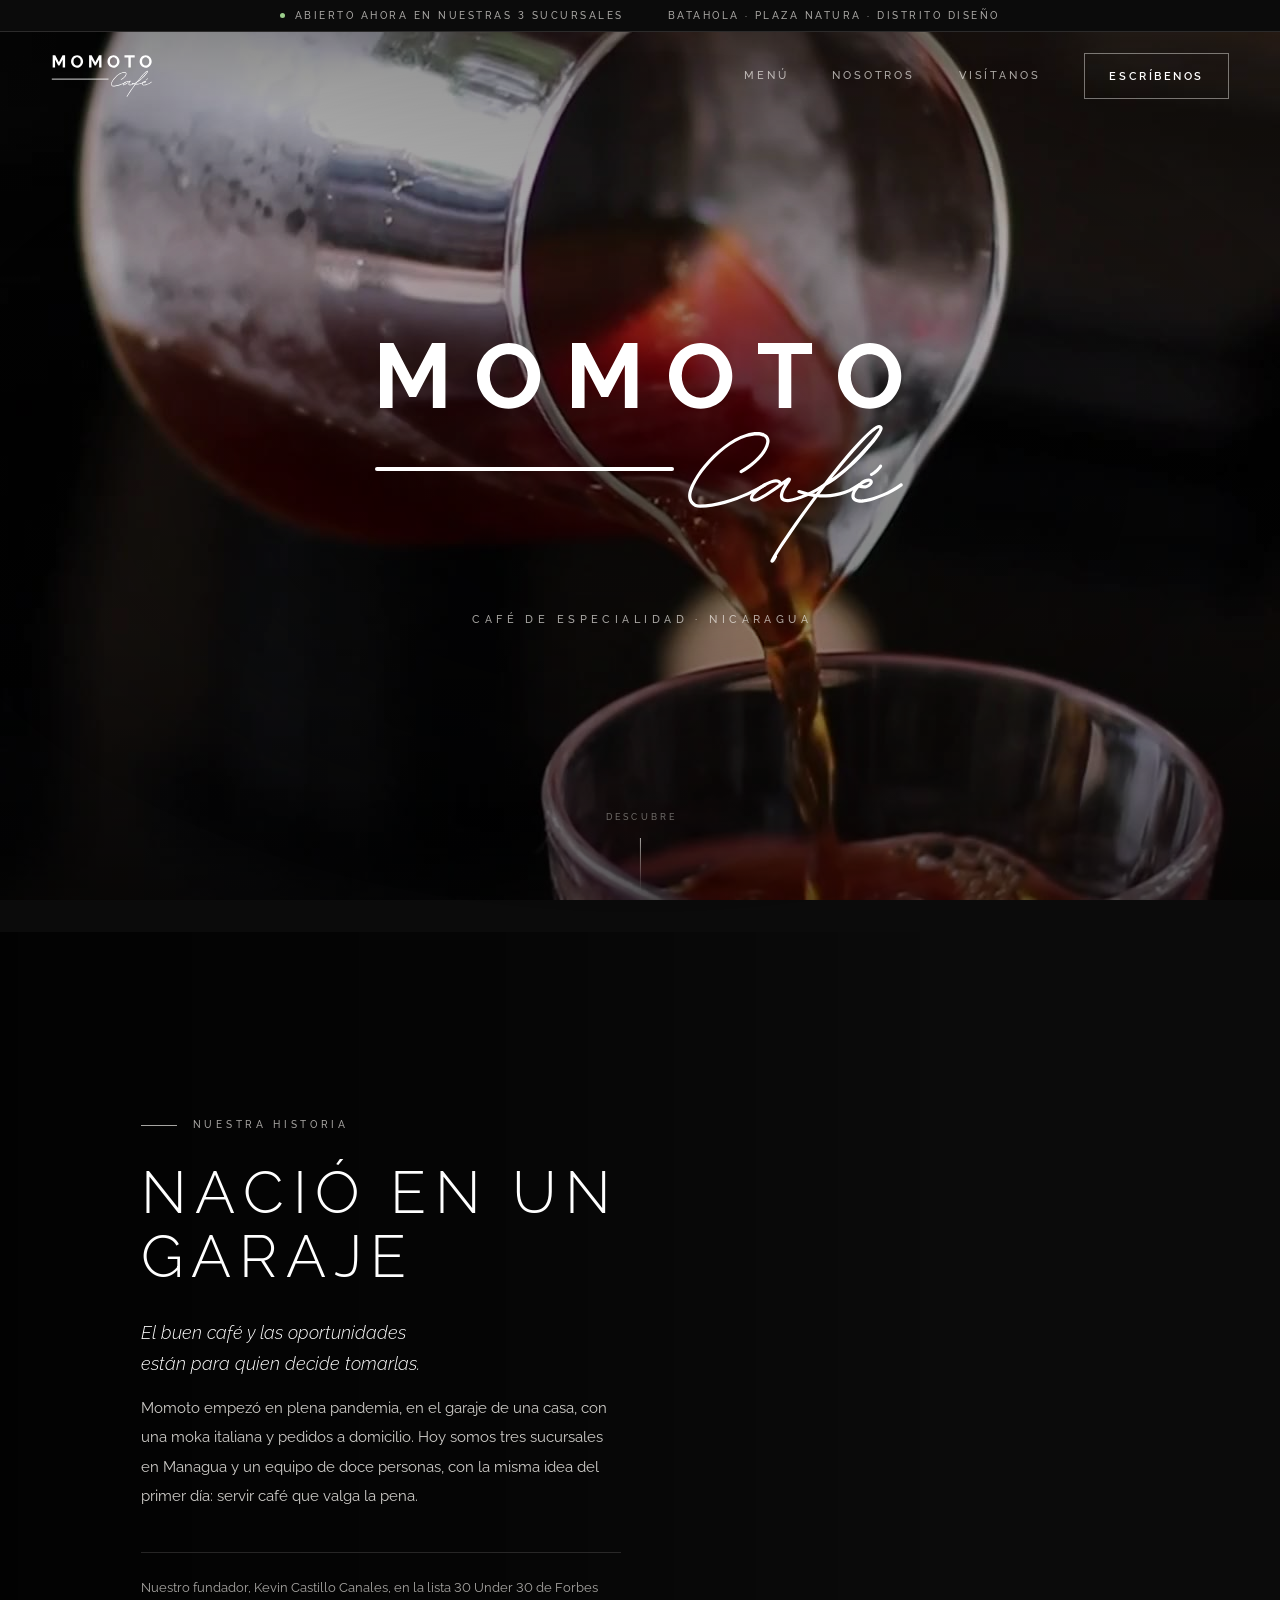
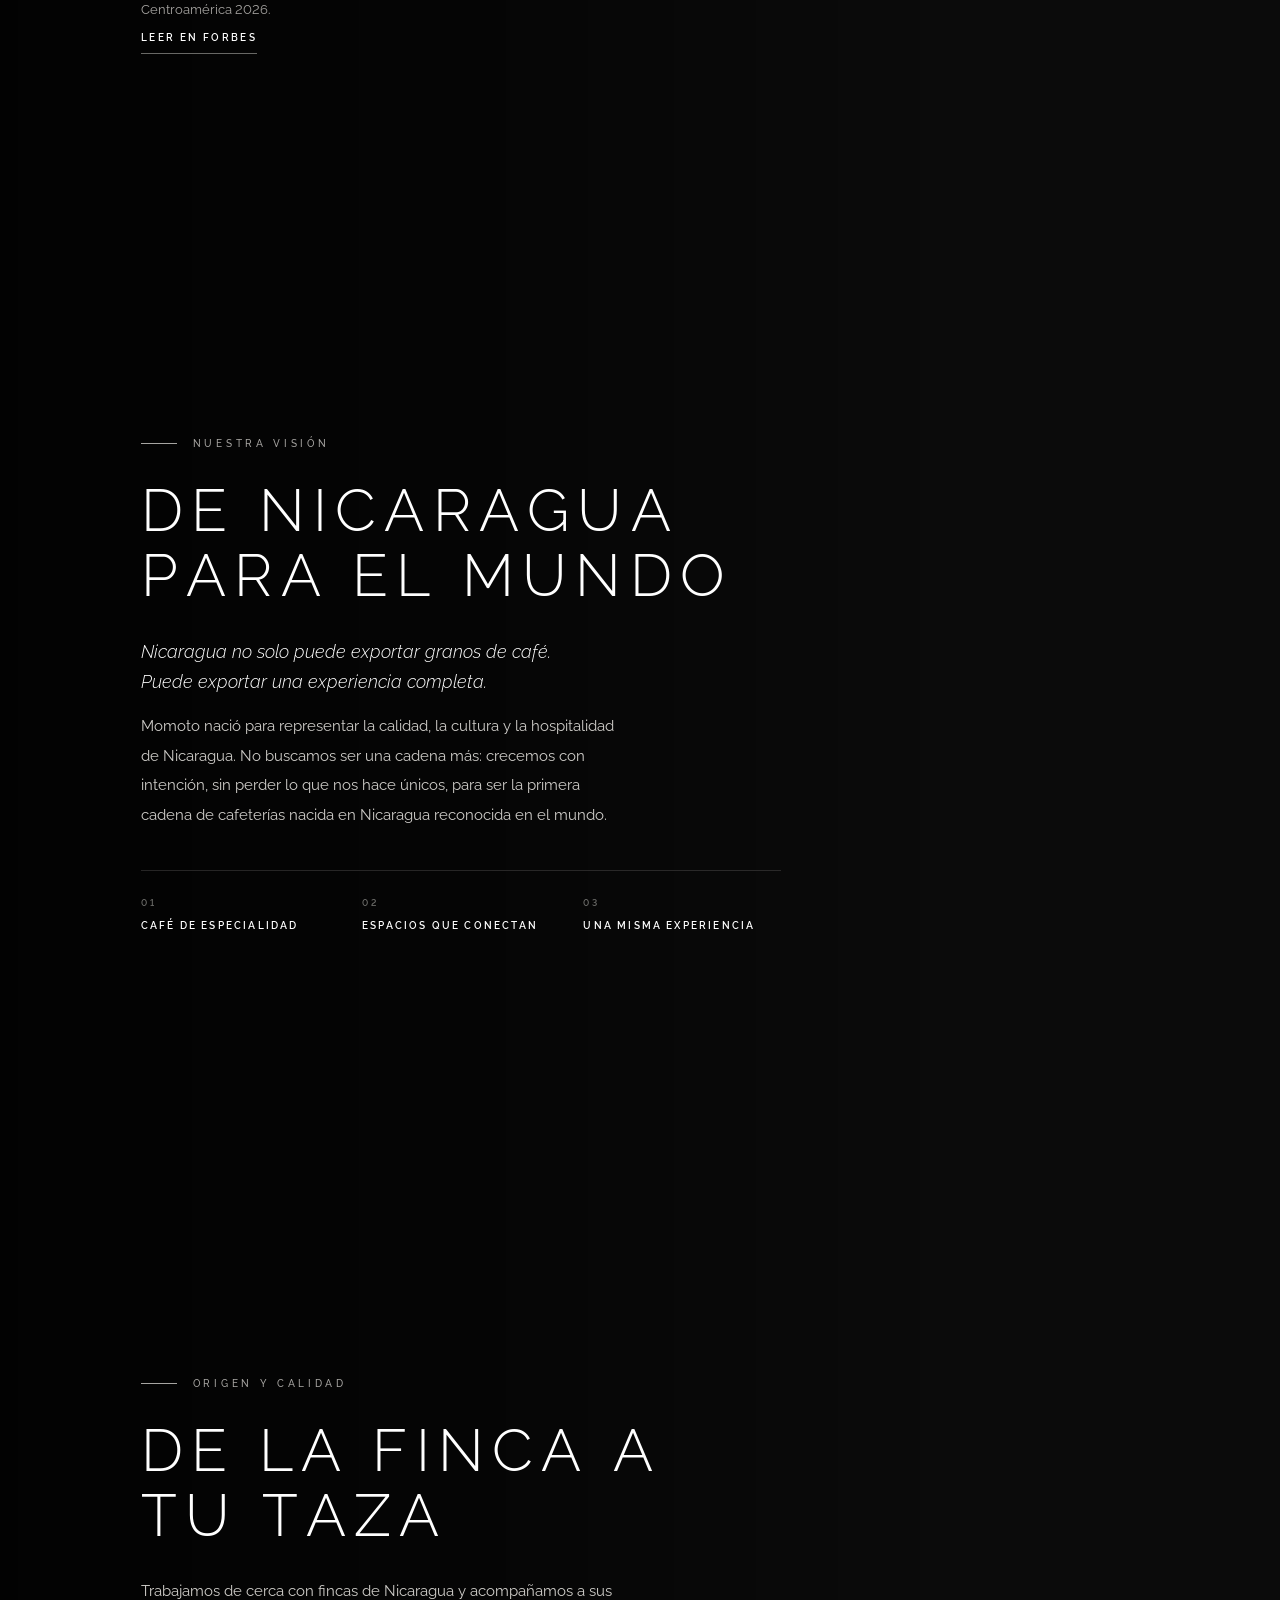
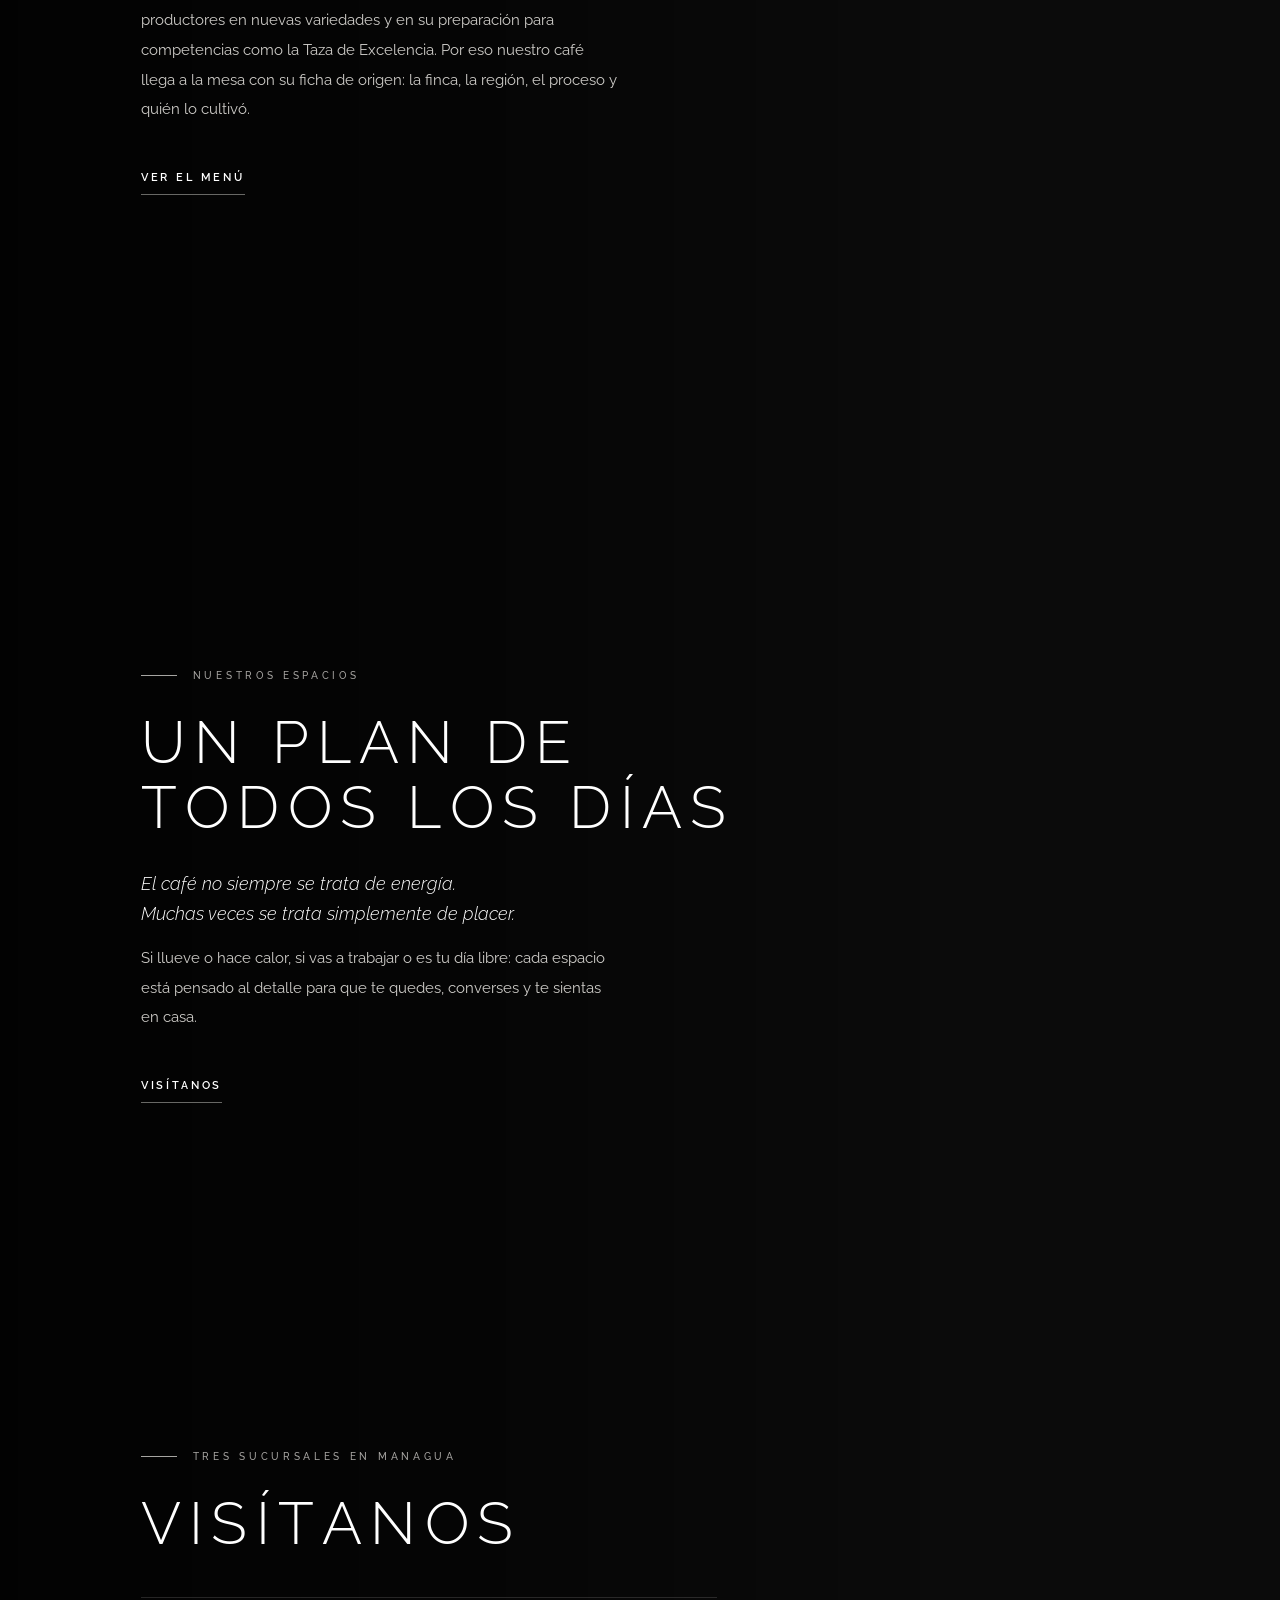
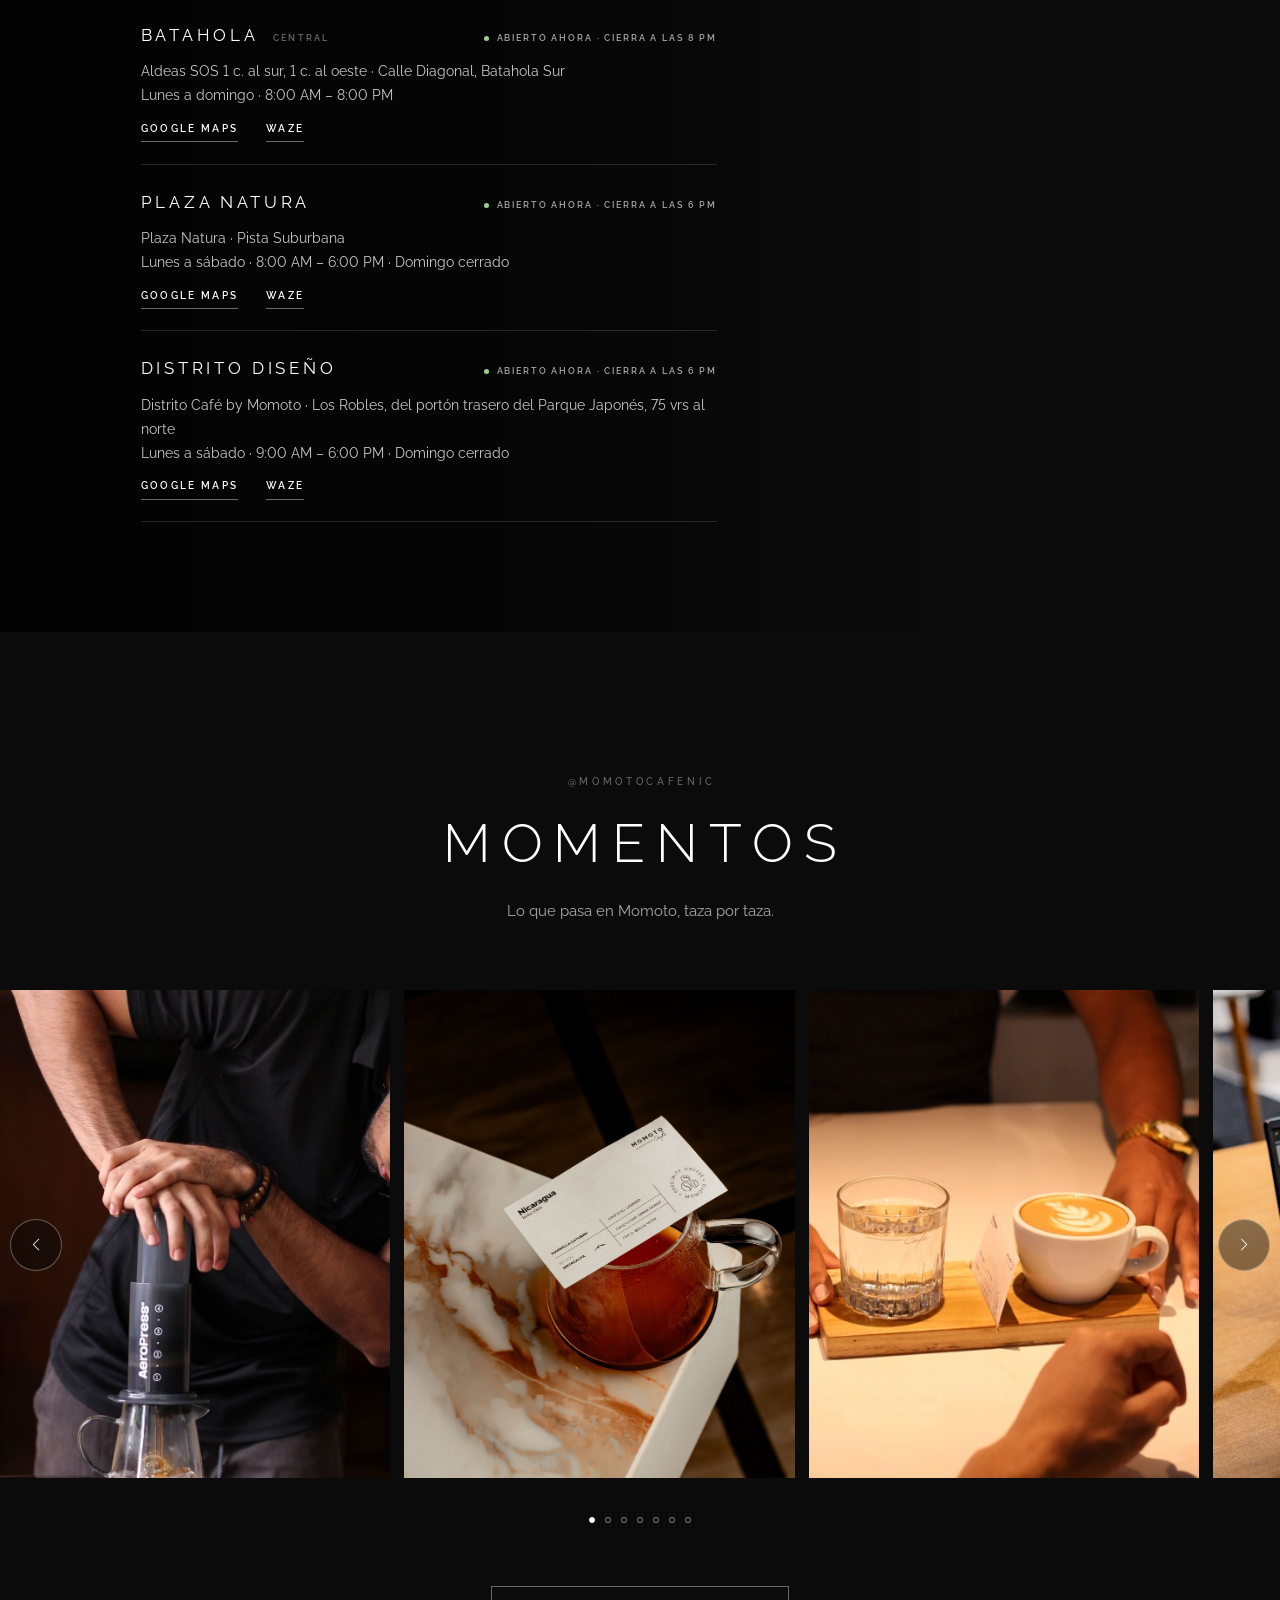
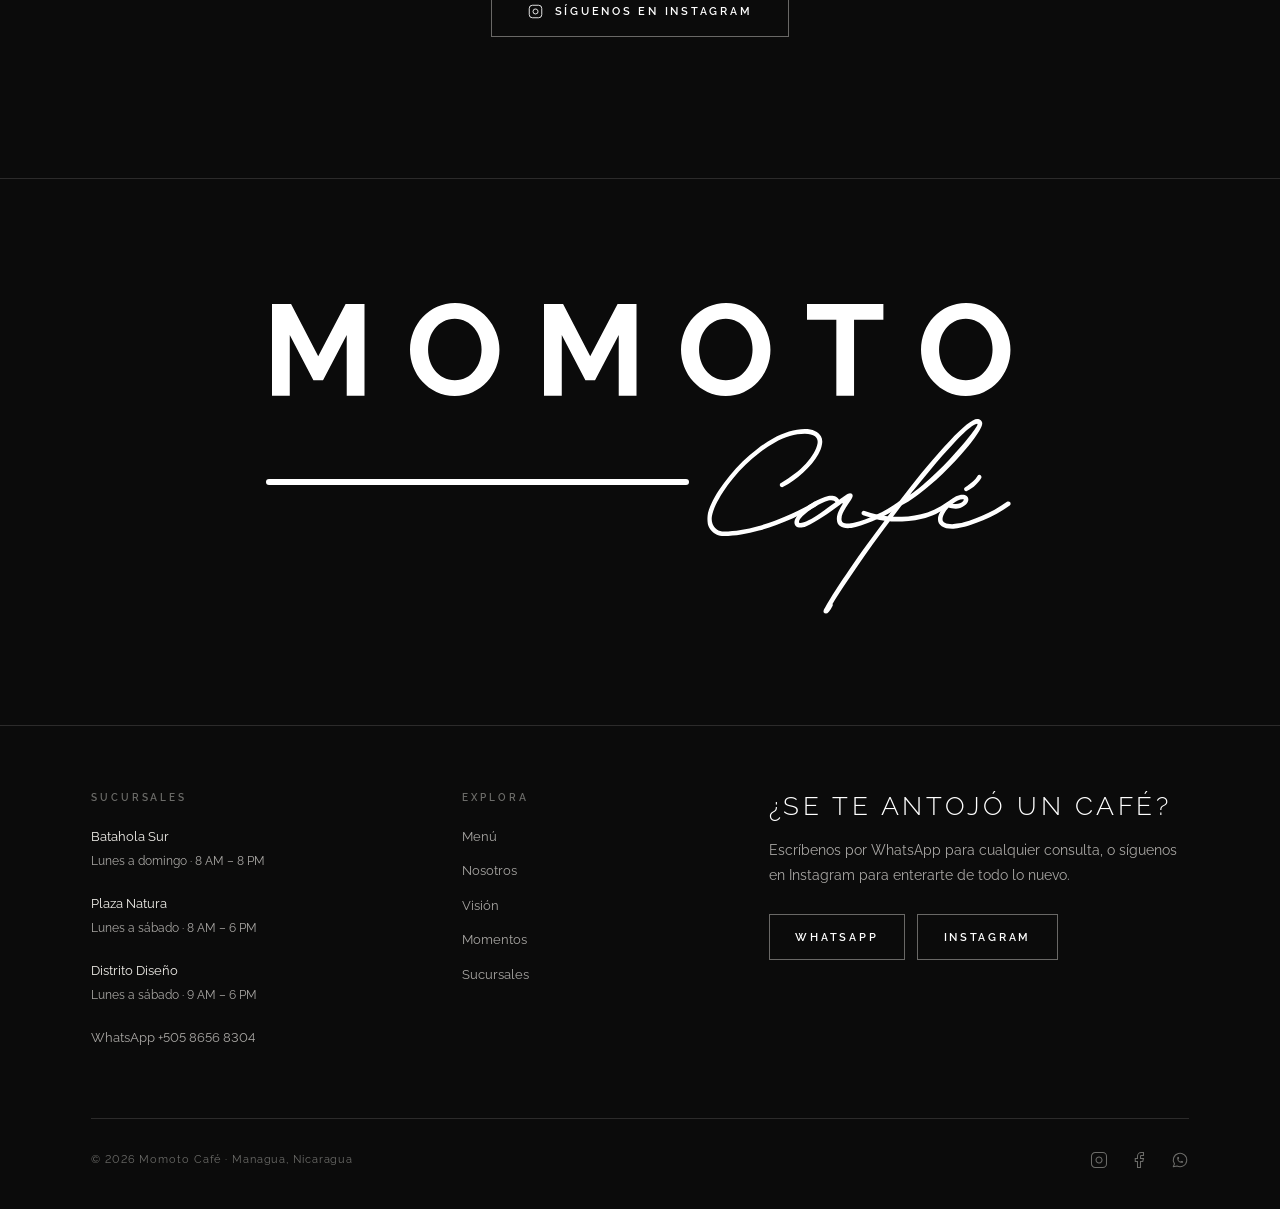
==== commit d382ac31: "Show the vision as a video panel like the rest of the story The solid black vision screen broke the " ====
--- a/index.html
+++ b/index.html
@@ -158,6 +158,9 @@
     <div class="stage-layer" data-layer="historia">
         <video muted loop playsinline preload="none" data-land="assets/video/historia-land.mp4" data-port="assets/video/historia-port.mp4"></video>
     </div>
+    <div class="stage-layer" data-layer="vision">
+        <video muted loop playsinline preload="none" data-land="assets/video/vision-land.mp4" data-port="assets/video/vision-port.mp4"></video>
+    </div>
     <div class="stage-layer" data-layer="origen">
         <video muted loop playsinline preload="none" data-land="assets/video/origen-land.mp4" data-port="assets/video/origen-port.mp4"></video>
     </div>
@@ -210,36 +213,21 @@
 
 
 <!-- NUESTRA VISIÓN
-     Sección tipográfica sobre negro, sin video: el escenario se pausa detrás.
-     Texto tomado del pitch de Kevin Castillo Canales, adaptado para clientes. -->
-<section class="manifesto" id="vision" aria-labelledby="vision-title">
-    <div class="manifesto-inner">
-        <span class="section-label" data-reveal>Nuestra visión</span>
-        <h2 class="manifesto-statement" id="vision-title">
-            <span class="manifesto-line manifesto-line--quiet" data-reveal data-delay="1">Nicaragua no solo puede exportar granos de café.</span>
-            <span class="manifesto-line" data-reveal data-delay="2">Puede exportar una experiencia completa.</span>
-        </h2>
-        <p class="manifesto-text" data-reveal data-delay="3">Momoto nació para representar la calidad, la cultura y la hospitalidad de Nicaragua. No buscamos ser una cadena más. Crecemos con intención, sin perder lo que nos hace únicos, y con una meta clara: ser la primera cadena de cafeterías nacida en Nicaragua reconocida en el mundo.</p>
-
-        <ol class="pillars" role="list">
-            <li class="pillar" data-reveal data-delay="1">
-                <span class="pillar-num" aria-hidden="true">01</span>
-                <h3 class="pillar-title">Café de especialidad</h3>
-                <p class="pillar-text">Café nicaragüense excepcional, cuidado desde la finca hasta la taza.</p>
-            </li>
-            <li class="pillar" data-reveal data-delay="2">
-                <span class="pillar-num" aria-hidden="true">02</span>
-                <h3 class="pillar-title">Espacios que conectan</h3>
-                <p class="pillar-text">Lugares cuidados al detalle, pensados para conversar y crear comunidad.</p>
-            </li>
-            <li class="pillar" data-reveal data-delay="3">
-                <span class="pillar-num" aria-hidden="true">03</span>
-                <h3 class="pillar-title">Una misma experiencia</h3>
-                <p class="pillar-text">La misma calidad y un trato personal, en cada visita y en cada sucursal.</p>
-            </li>
+     Tomado del pitch de Kevin Castillo Canales, adaptado para clientes.
+     Cada pilar se desarrolla en los paneles siguientes. -->
+<section class="panel panel--wide" id="vision" data-section="vision">
+    <div class="panel-content">
+        <span class="panel-label" data-reveal>Nuestra visión</span>
+        <h2 class="panel-title" data-split-chars>De Nicaragua para el mundo</h2>
+        <p class="panel-text" data-reveal data-delay="2">
+            <span class="lead">Nicaragua no solo puede exportar granos de café.<br>Puede exportar una experiencia completa.</span>
+            Momoto nació para representar la calidad, la cultura y la hospitalidad de Nicaragua. No buscamos ser una cadena más: crecemos con intención, sin perder lo que nos hace únicos, para ser la primera cadena de cafeterías nacida en Nicaragua reconocida en el mundo.
+        </p>
+        <ol class="pillars" role="list" aria-label="Nuestros tres pilares" data-reveal data-delay="3">
+            <li class="pillar"><span class="pillar-num" aria-hidden="true">01</span>Café de especialidad</li>
+            <li class="pillar"><span class="pillar-num" aria-hidden="true">02</span>Espacios que conectan</li>
+            <li class="pillar"><span class="pillar-num" aria-hidden="true">03</span>Una misma experiencia</li>
         </ol>
-
-        <p class="manifesto-sign" data-reveal>De Nicaragua para el mundo</p>
     </div>
 </section>
 
--- a/assets/css/styles.css
+++ b/assets/css/styles.css
@@ -636,6 +636,7 @@
 
 .stage-layer[data-layer="hero"] { background-image: url('../img/hero-land.jpg'); }
 .stage-layer[data-layer="historia"] { background-image: url('../img/historia-land.jpg'); }
+.stage-layer[data-layer="vision"] { background-image: url('../img/vision-land.jpg'); }
 .stage-layer[data-layer="origen"] { background-image: url('../img/origen-land.jpg'); }
 .stage-layer[data-layer="diario"] { background-image: url('../img/diario-land.jpg'); }
 .stage-layer[data-layer="visitanos"] { background-image: url('../img/visitanos-land.jpg'); }
@@ -643,6 +644,7 @@
 @media (max-aspect-ratio: 1/1) {
     .stage-layer[data-layer="hero"] { background-image: url('../img/hero-port.jpg'); }
     .stage-layer[data-layer="historia"] { background-image: url('../img/historia-port.jpg'); }
+    .stage-layer[data-layer="vision"] { background-image: url('../img/vision-port.jpg'); }
     .stage-layer[data-layer="origen"] { background-image: url('../img/origen-port.jpg'); }
     .stage-layer[data-layer="diario"] { background-image: url('../img/diario-port.jpg'); }
     .stage-layer[data-layer="visitanos"] { background-image: url('../img/visitanos-port.jpg'); }
@@ -841,6 +843,7 @@
     font-style: italic;
     line-height: 1.7;
     color: var(--text-strong);
+    text-wrap: balance;
 }
 
 .panel-ctas {
@@ -904,6 +907,40 @@
     color: var(--text-muted);
 }
 
+/* Panel con titular largo (Nuestra visión): más ancho para que no se parta de más */
+.panel--wide .panel-content {
+    max-width: 940px;
+}
+
+/* Pilares de la visión: fila compacta bajo el texto del panel */
+.pillars {
+    display: grid;
+    grid-template-columns: repeat(3, minmax(0, 1fr));
+    gap: 1.5rem;
+    max-width: 40rem;
+    margin-top: 2.5rem;
+    padding-top: 1.5rem;
+    border-top: 1px solid var(--line);
+    list-style: none;
+}
+
+.pillar {
+    font-size: 0.62rem;
+    font-weight: 600;
+    line-height: 1.7;
+    letter-spacing: 0.22em;
+    text-transform: uppercase;
+    color: var(--text-strong);
+}
+
+.pillar-num {
+    display: block;
+    margin-bottom: 0.45rem;
+    font-size: 0.58rem;
+    letter-spacing: 0.3em;
+    color: var(--text-subtle);
+}
+
 
 /* Panel Visítanos: directorio de sucursales (sin mapa) */
 
@@ -1060,105 +1097,6 @@
     background: var(--bone);
     border-color: var(--bone);
     color: var(--black);
-}
-
-
-/* ===========================================
-   NUESTRA VISIÓN (manifiesto tipográfico)
-   Pantalla completa sobre negro, sin video.
-   =========================================== */
-
-.manifesto {
-    position: relative;
-    z-index: 1;
-    display: flex;
-    align-items: center;
-    min-height: 100vh;
-    min-height: 100svh;
-    padding: clamp(6rem, 11vw, 9rem) var(--gutter);
-    background: var(--black);
-    text-align: center;
-}
-
-.manifesto-inner {
-    width: 100%;
-    max-width: 1040px;
-    margin: 0 auto;
-}
-
-.manifesto-statement {
-    max-width: 24em;
-    margin: 0 auto;
-    font-size: clamp(1.6rem, 1.23rem + 1.52vw, 2.6rem);
-    font-weight: 300;
-    line-height: 1.38;
-    color: var(--text-strong);
-    text-wrap: balance;
-}
-
-.manifesto-line {
-    display: block;
-}
-
-.manifesto-line--quiet {
-    color: rgba(244, 242, 237, 0.5);
-}
-
-.manifesto-text {
-    max-width: 35rem;
-    margin: 2.25rem auto 0;
-    font-size: 0.95rem;
-    line-height: 1.95;
-    color: var(--text-muted);
-    text-wrap: pretty;
-}
-
-.pillars {
-    display: grid;
-    grid-template-columns: repeat(3, minmax(0, 1fr));
-    gap: clamp(1.75rem, 4vw, 3.5rem);
-    margin-top: clamp(3.5rem, 7vw, 5.5rem);
-    list-style: none;
-    text-align: left;
-}
-
-.pillar {
-    padding-top: 1.5rem;
-    border-top: 1px solid var(--line);
-}
-
-.pillar-num {
-    display: block;
-    font-size: 0.6rem;
-    font-weight: 600;
-    letter-spacing: 0.3em;
-    color: var(--text-subtle);
-}
-
-.pillar-title {
-    margin-top: 1rem;
-    font-size: 0.76rem;
-    font-weight: 600;
-    letter-spacing: 0.24em;
-    text-transform: uppercase;
-    color: var(--text-strong);
-}
-
-.pillar-text {
-    margin-top: 0.75rem;
-    font-size: 0.9rem;
-    line-height: 1.8;
-    color: var(--text-muted);
-    text-wrap: pretty;
-}
-
-.manifesto-sign {
-    margin-top: clamp(3.5rem, 7vw, 5rem);
-    font-family: var(--font-script);
-    font-size: clamp(2.1rem, 3.6vw, 2.9rem);
-    font-weight: 400;
-    line-height: 1.1;
-    color: var(--text-muted);
 }
 
 
@@ -2157,14 +2095,23 @@
         padding: 7rem 1.5rem 4.5rem;
     }
 
-    .manifesto {
-        padding: 7rem 1.5rem 6rem;
-    }
-
+    /* Pilares de la visión: filas, número a la izquierda */
     .pillars {
         grid-template-columns: 1fr;
-        gap: 2.25rem;
-        text-align: center;
+        gap: 0;
+        padding-top: 0;
+    }
+
+    .pillar {
+        display: flex;
+        align-items: baseline;
+        gap: 1.25rem;
+        padding: 0.85rem 0;
+        border-bottom: 1px solid var(--line);
+    }
+
+    .pillar-num {
+        margin: 0;
     }
 
     .panel-title {
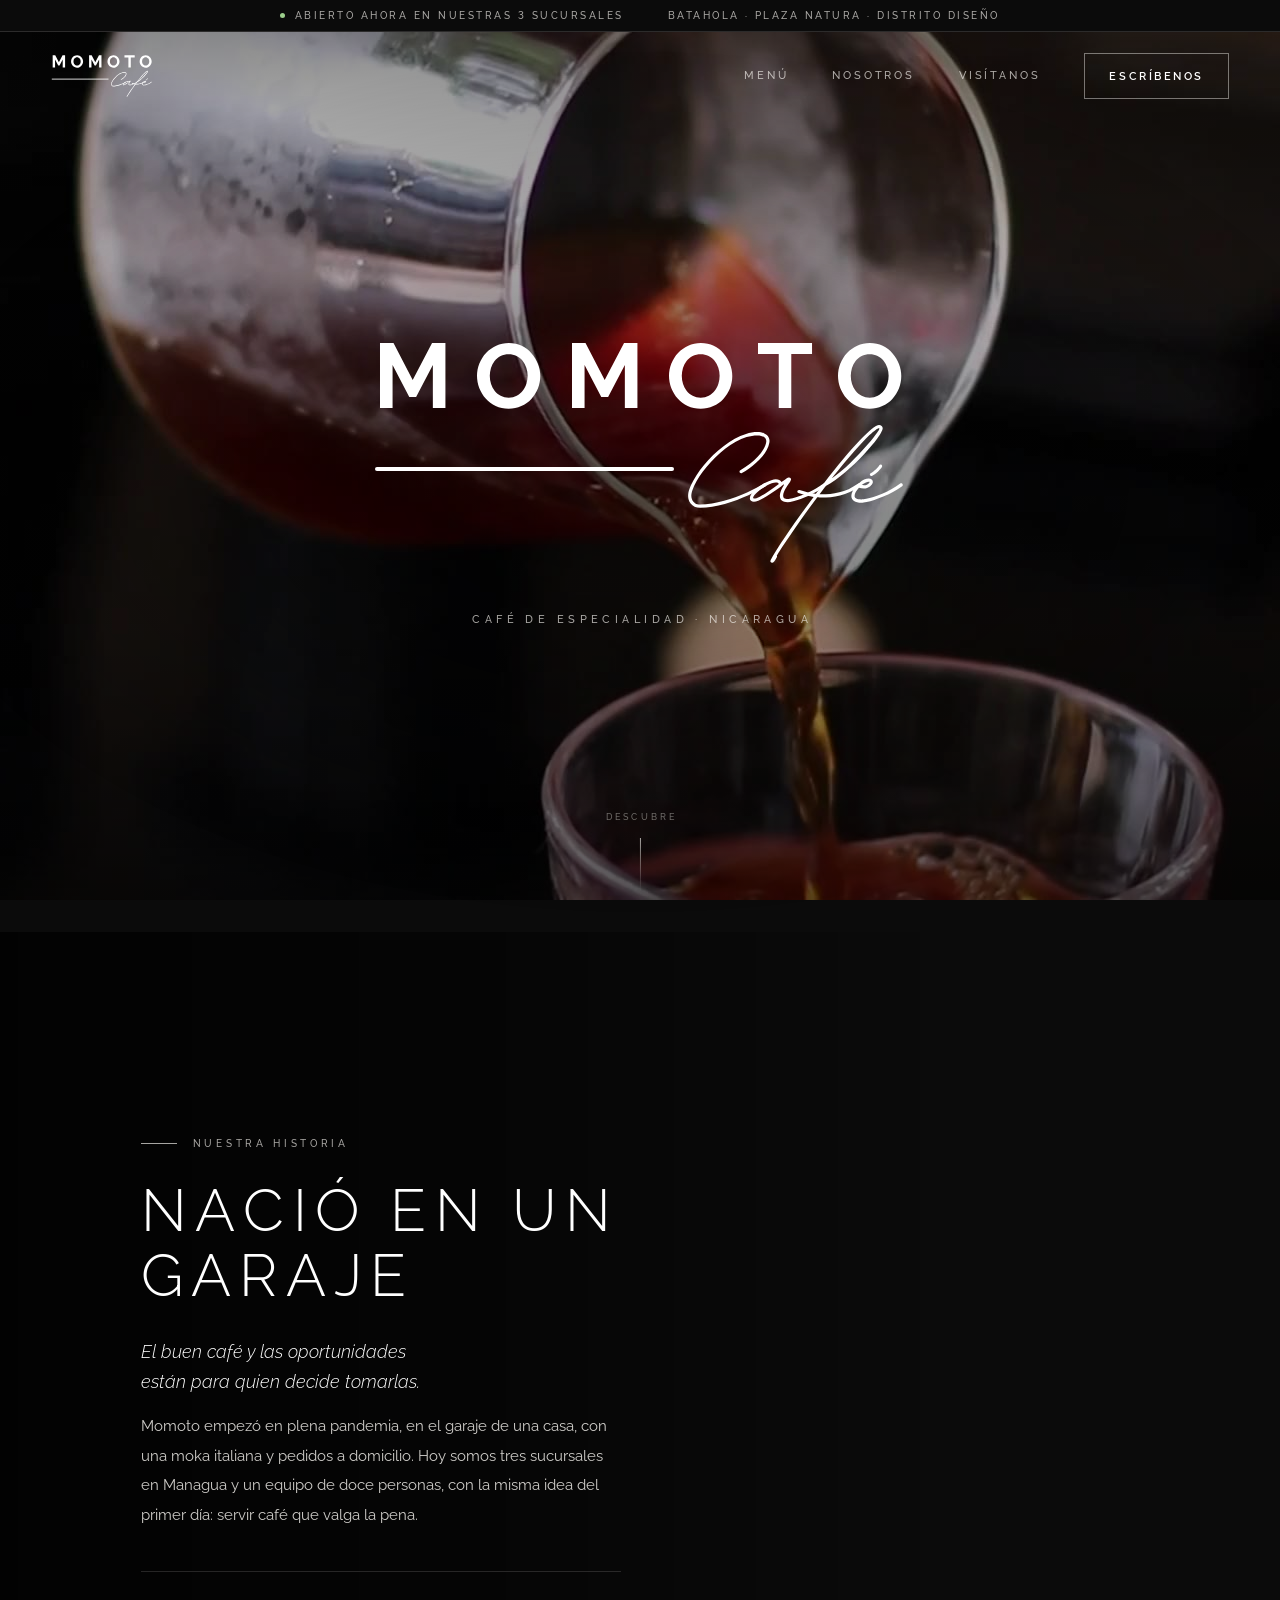
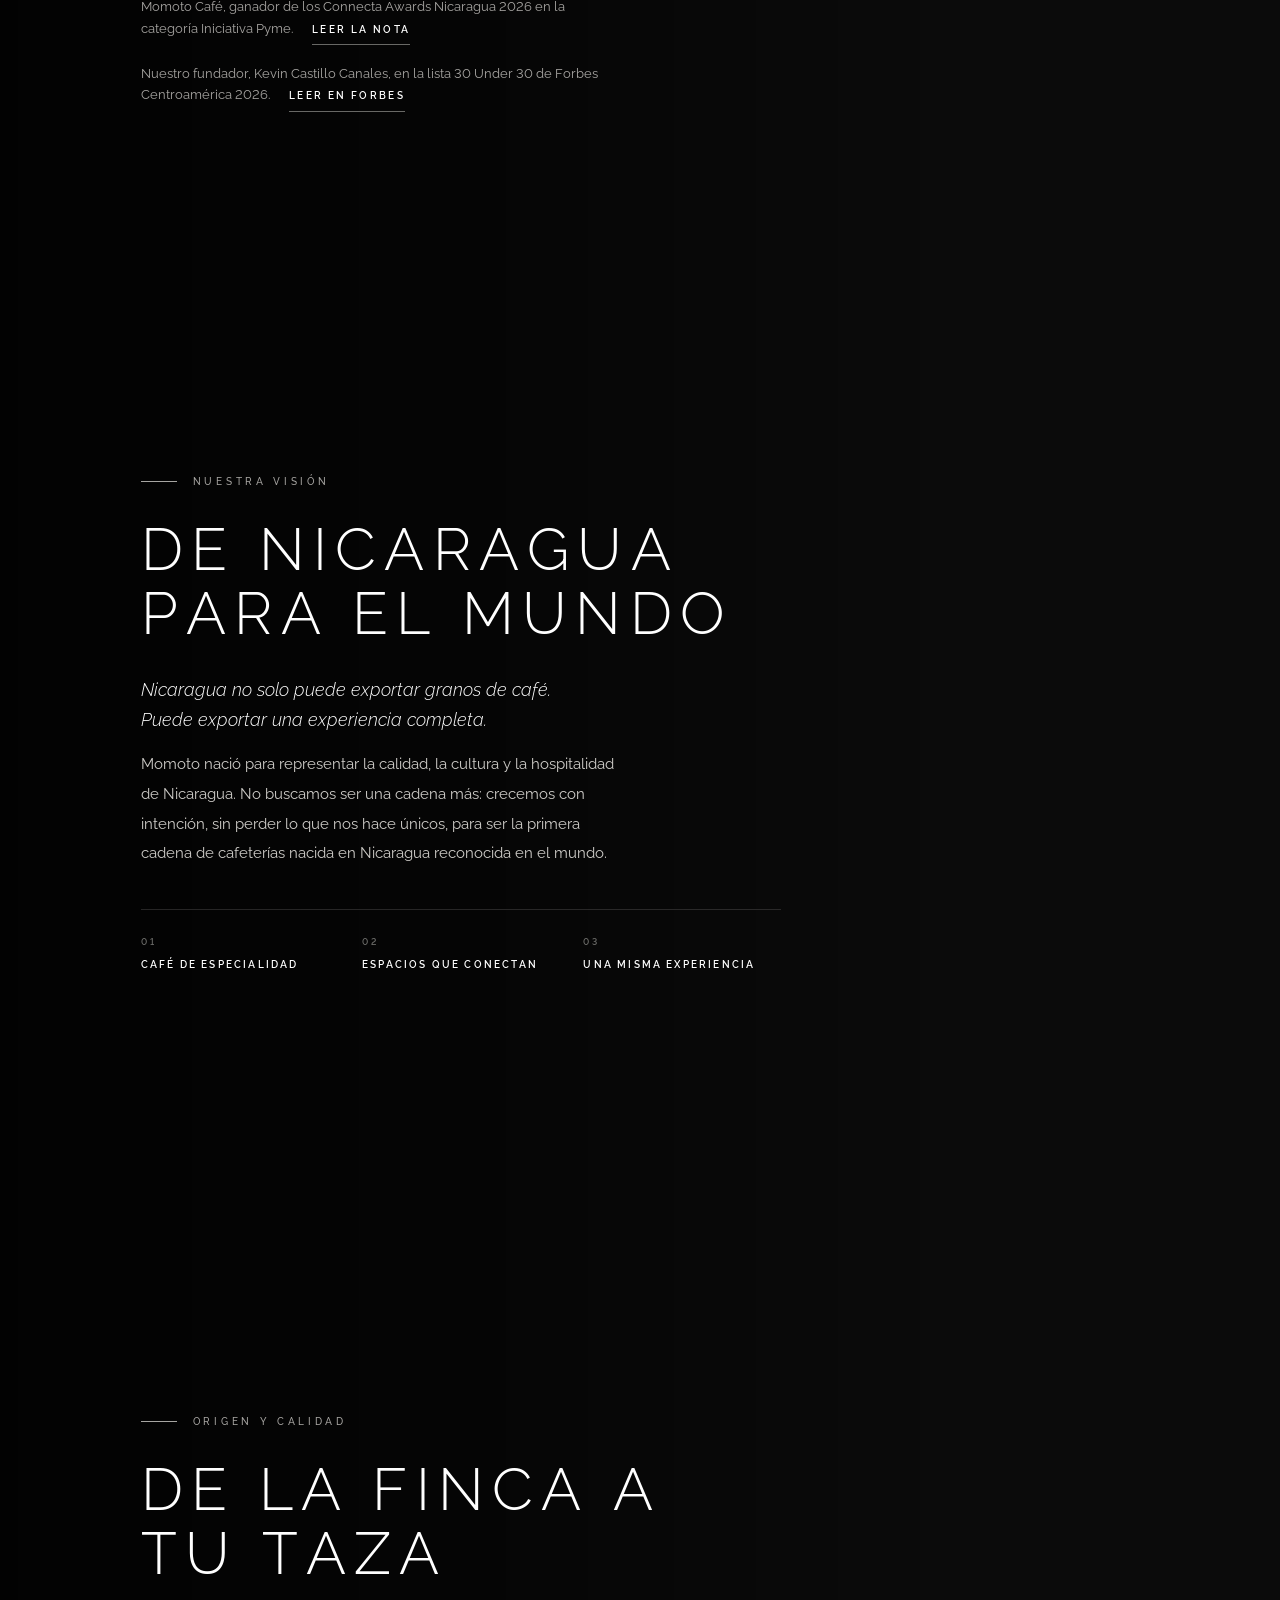
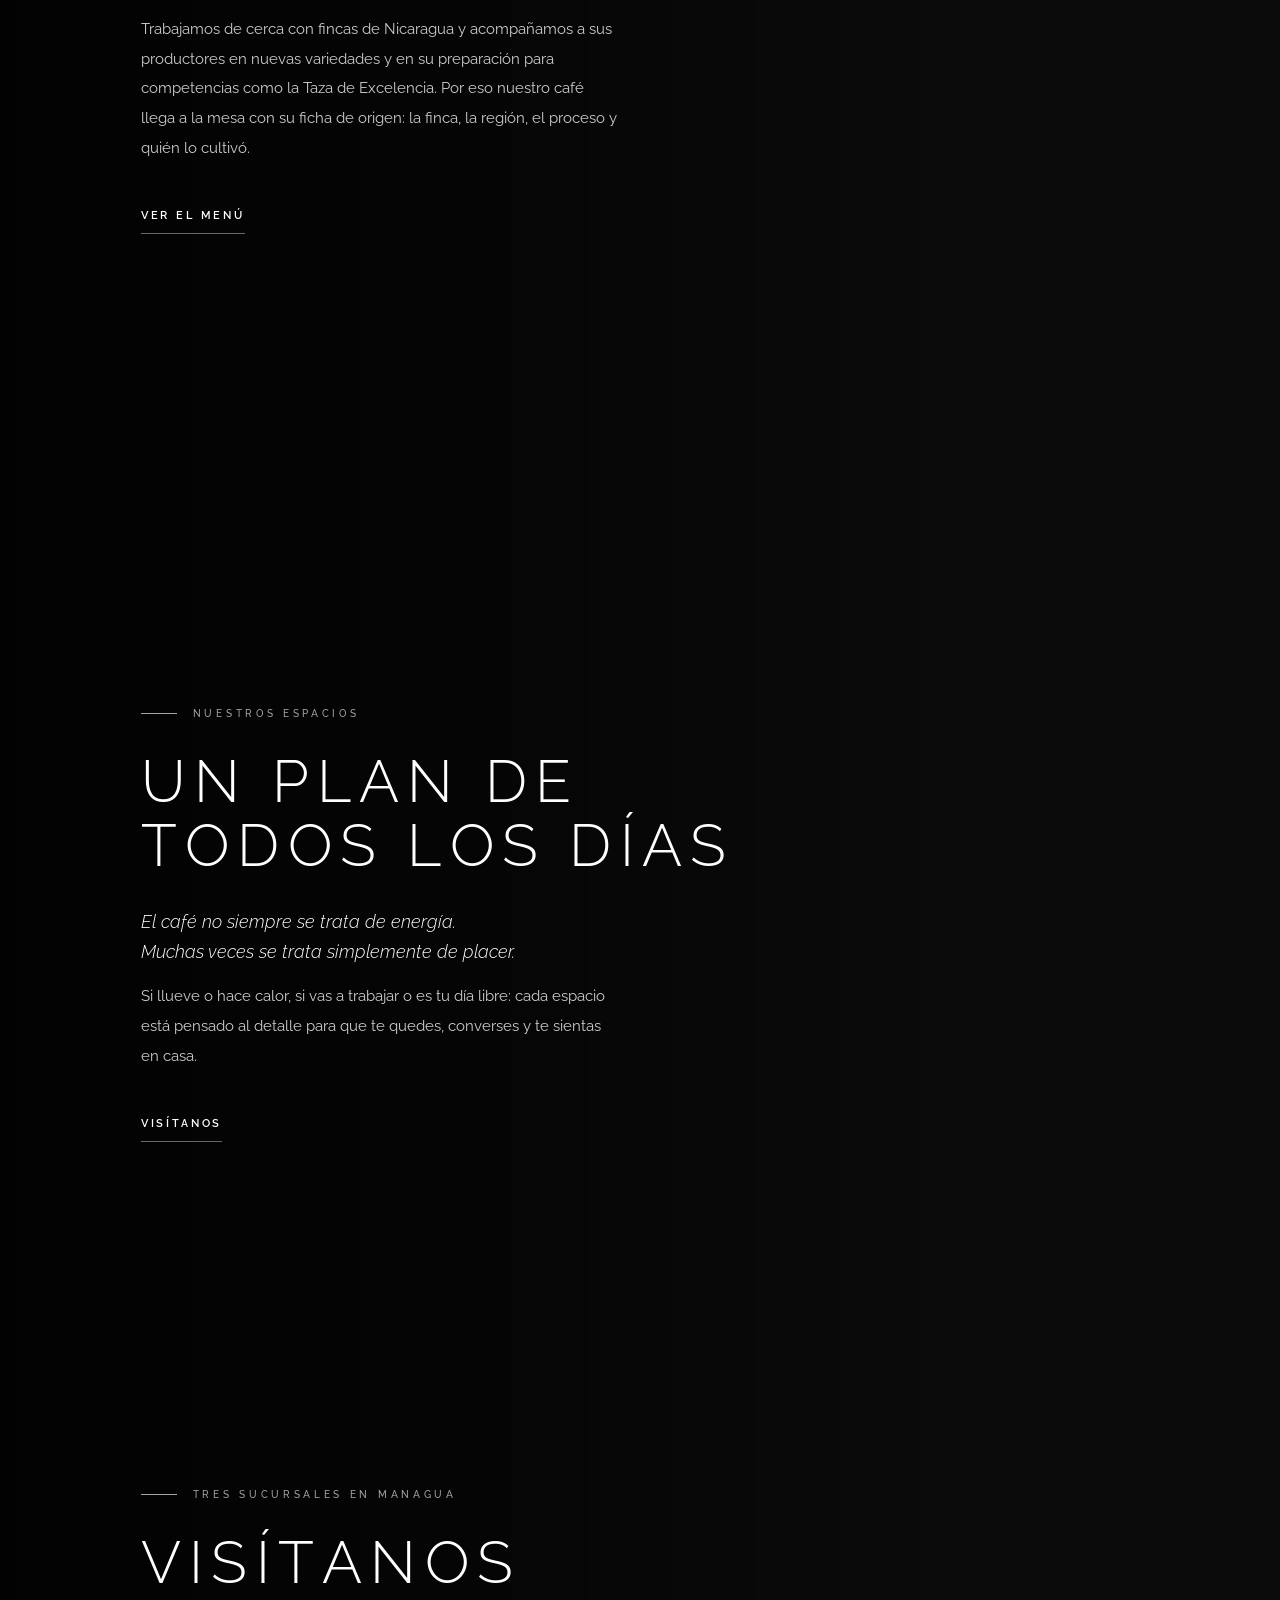
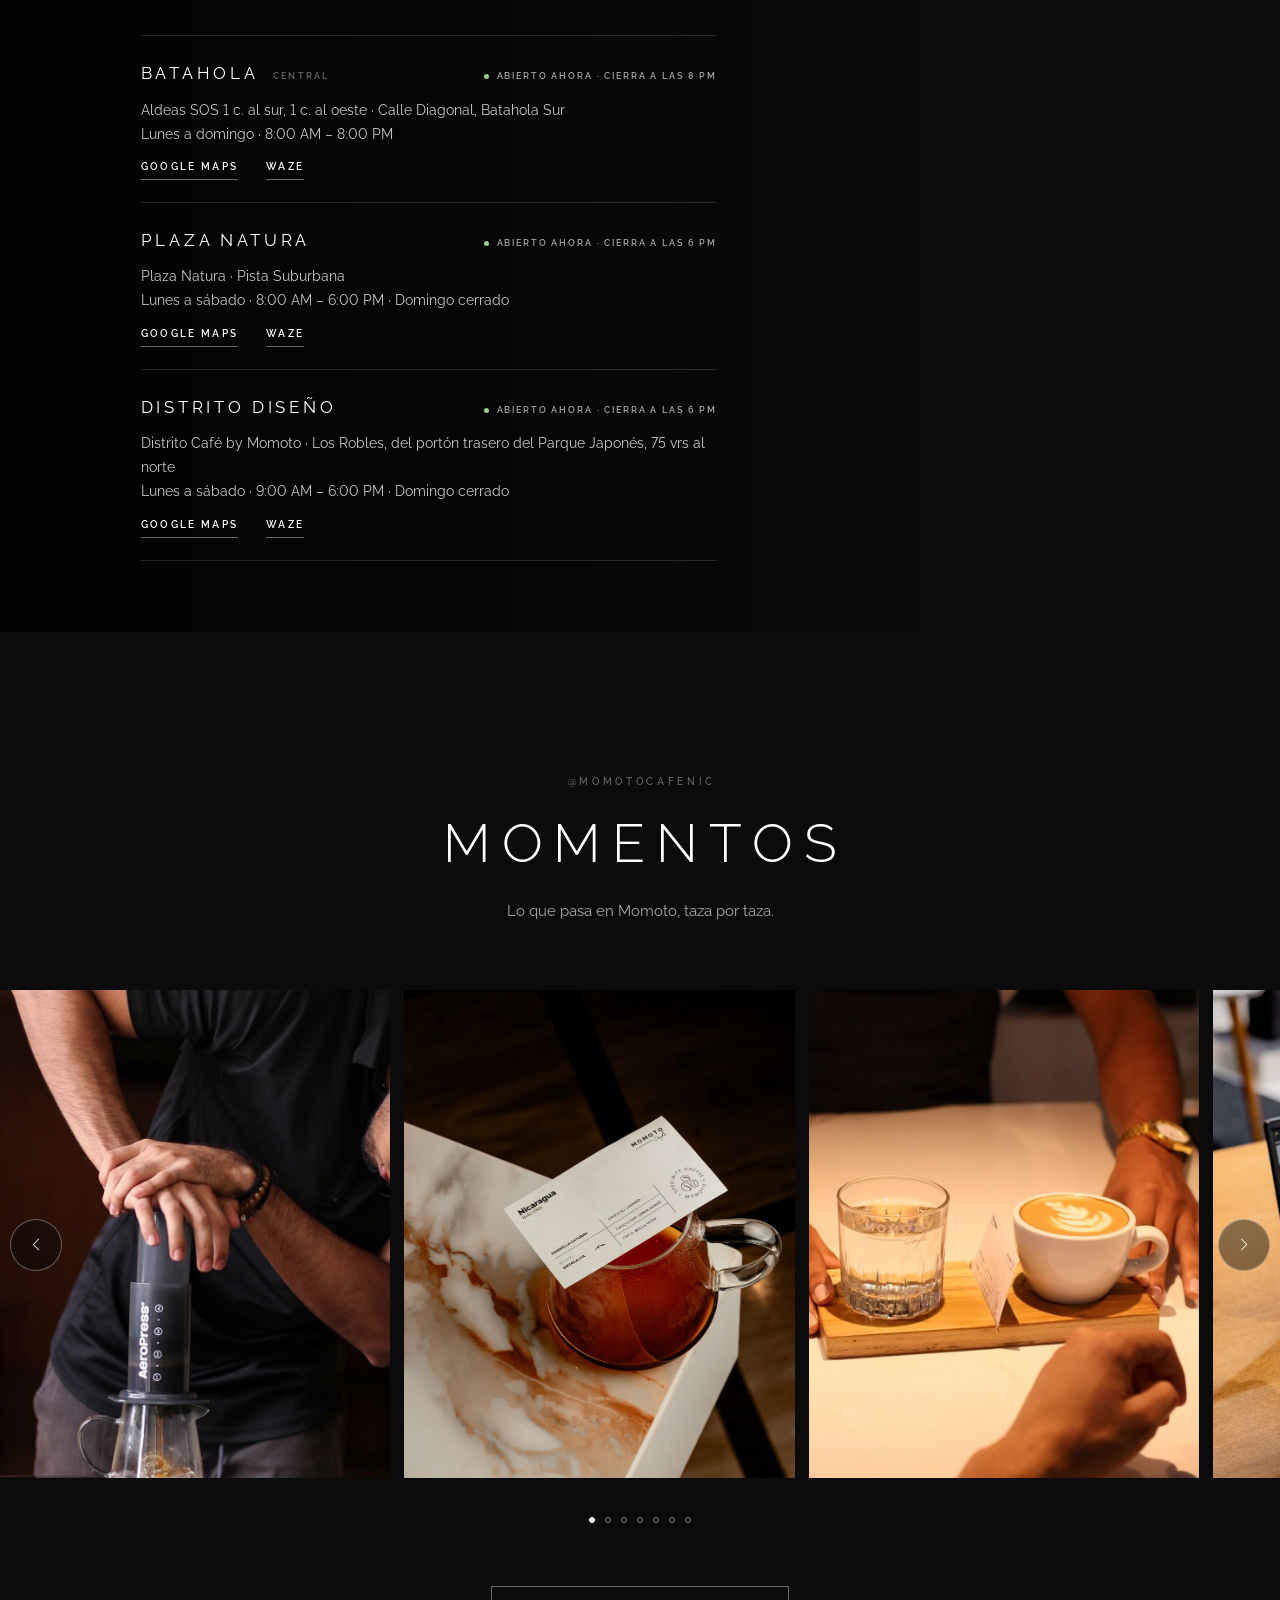
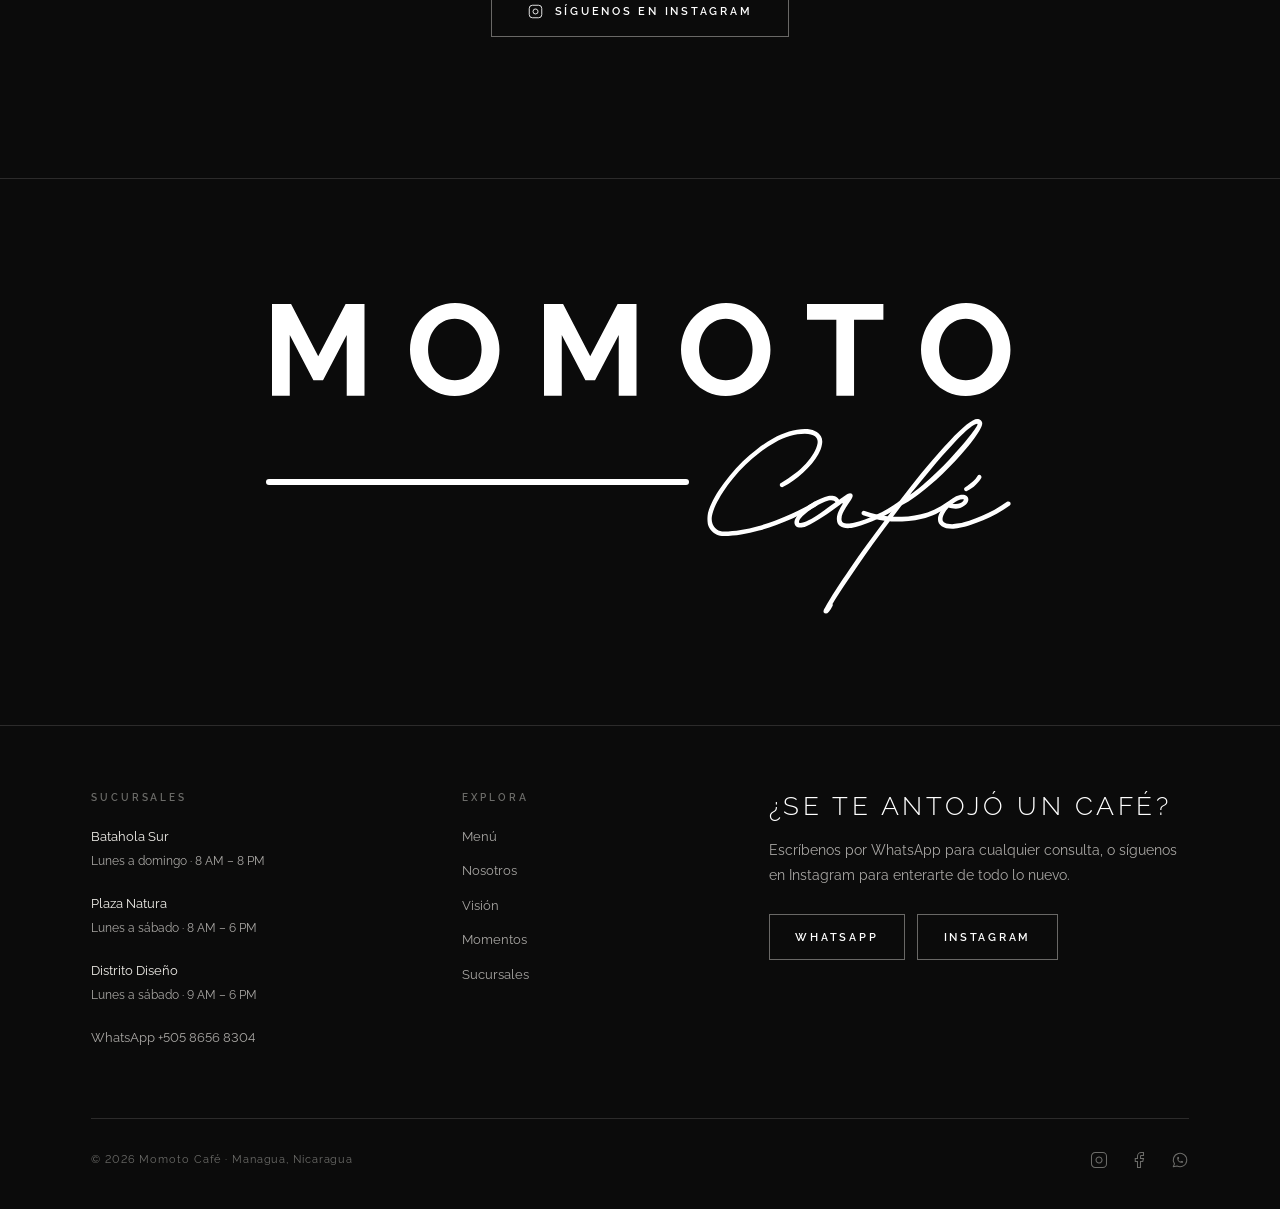
==== commit 27125ba9: "Add the Connecta Awards 2026 win to the story panel - Nuestra historia now closes with a short list " ====
--- a/index.html
+++ b/index.html
@@ -28,6 +28,13 @@
 
     <script type="application/ld+json">
     [
+        {
+            "@context": "https://schema.org",
+            "@type": "Organization",
+            "name": "Momoto Café",
+            "award": "Connecta Awards Nicaragua 2026, categoría Iniciativa Pyme",
+            "sameAs": ["https://www.instagram.com/momotocafenic/", "https://www.facebook.com/momotocafenic/"]
+        },
         {
             "@context": "https://schema.org",
             "@type": "CafeOrCoffeeShop",
@@ -191,7 +198,8 @@
 
 <!-- ===========================================
      HISTORIA DE LA MARCA
-     Fuentes: Forbes Centroamérica (30 Under 30, 2026) y los Reels de Momoto.
+     Fuentes: Forbes Centroamérica (30 Under 30, 2026), la nota de Mercados y Tendencias
+     sobre los Connecta Awards Nicaragua 2026 y los Reels de Momoto.
      Los productos viven en la página de menú.
      =========================================== -->
 
@@ -204,10 +212,16 @@
             <span class="lead">El buen café y las oportunidades están para quien decide tomarlas.</span>
             Momoto empezó en plena pandemia, en el garaje de una casa, con una moka italiana y pedidos a domicilio. Hoy somos tres sucursales en Managua y un equipo de doce personas, con la misma idea del primer día: servir café que valga la pena.
         </p>
-        <p class="panel-press" data-reveal data-delay="3">
-            <span>Nuestro fundador, Kevin Castillo Canales, en la lista 30 Under 30 de Forbes Centroamérica 2026.</span>
-            <a href="https://forbescentroamerica.com/2026/07/07/estos-son-los-30-under-30-forbes-centroamerica-2026/" target="_blank" rel="noopener">Leer en Forbes</a>
-        </p>
+        <ul class="panel-press" role="list" aria-label="Reconocimientos" data-reveal data-delay="3">
+            <li>
+                <span>Momoto Café, ganador de los Connecta Awards Nicaragua 2026 en la categoría Iniciativa&nbsp;Pyme.</span>
+                <a href="https://www.myt.connectab2b.com/post/connecta-awards-nicaragua-2026-celebr%C3%B3-el-liderazgo-y-la-excelencia-del-sector-empresarial" target="_blank" rel="noopener">Leer la nota</a>
+            </li>
+            <li>
+                <span>Nuestro fundador, Kevin Castillo Canales, en la lista 30&nbsp;Under&nbsp;30 de Forbes Centroamérica 2026.</span>
+                <a href="https://forbescentroamerica.com/2026/07/07/estos-son-los-30-under-30-forbes-centroamerica-2026/" target="_blank" rel="noopener">Leer en Forbes</a>
+            </li>
+        </ul>
     </div>
 </section>
 
--- a/assets/css/styles.css
+++ b/assets/css/styles.css
@@ -790,7 +790,10 @@
 .panel-content {
     position: relative;
     z-index: 1;
-    padding: clamp(2rem, 6vw, 6rem);
+    /* Arriba, la altura del header fijo más un respiro: en laptops de poca altura el panel crece
+       más que la pantalla y la etiqueta no debe quedar bajo el header. Abajo, menos aire, para que
+       el bloque quede centrado en el área visible bajo el header. */
+    padding: calc(var(--header-height) + 2.5rem) clamp(2rem, 6vw, 6rem) clamp(2rem, 4vw, 4rem);
     padding-left: clamp(4rem, 11vw, 11rem);
     max-width: 820px;
 }
@@ -875,22 +878,30 @@
     color: var(--text-muted);
 }
 
-/* Mención de prensa (Forbes) */
+/* Reconocimientos al cierre de Nuestra historia (premio y prensa) */
 .panel-press {
-    display: flex;
-    flex-wrap: wrap;
-    align-items: baseline;
-    gap: 0.6rem 1.5rem;
     max-width: 30rem;
     margin-top: 2.5rem;
     padding-top: 1.5rem;
     border-top: 1px solid var(--line);
+    list-style: none;
     font-size: 0.8rem;
     line-height: 1.7;
     color: var(--text-muted);
 }
 
+.panel-press li + li {
+    margin-top: 1.1rem;
+}
+
+/* El enlace sigue al final de la frase; si no cabe, pasa solo a la línea siguiente (sin sangría,
+   por eso el espacio va como margen derecho de la frase). */
+.panel-press span {
+    margin-right: 1rem;
+}
+
 .panel-press a {
+    display: inline-block;
     padding-bottom: 0.35rem;
     border-bottom: 1px solid var(--text-subtle);
     font-size: 0.62rem;
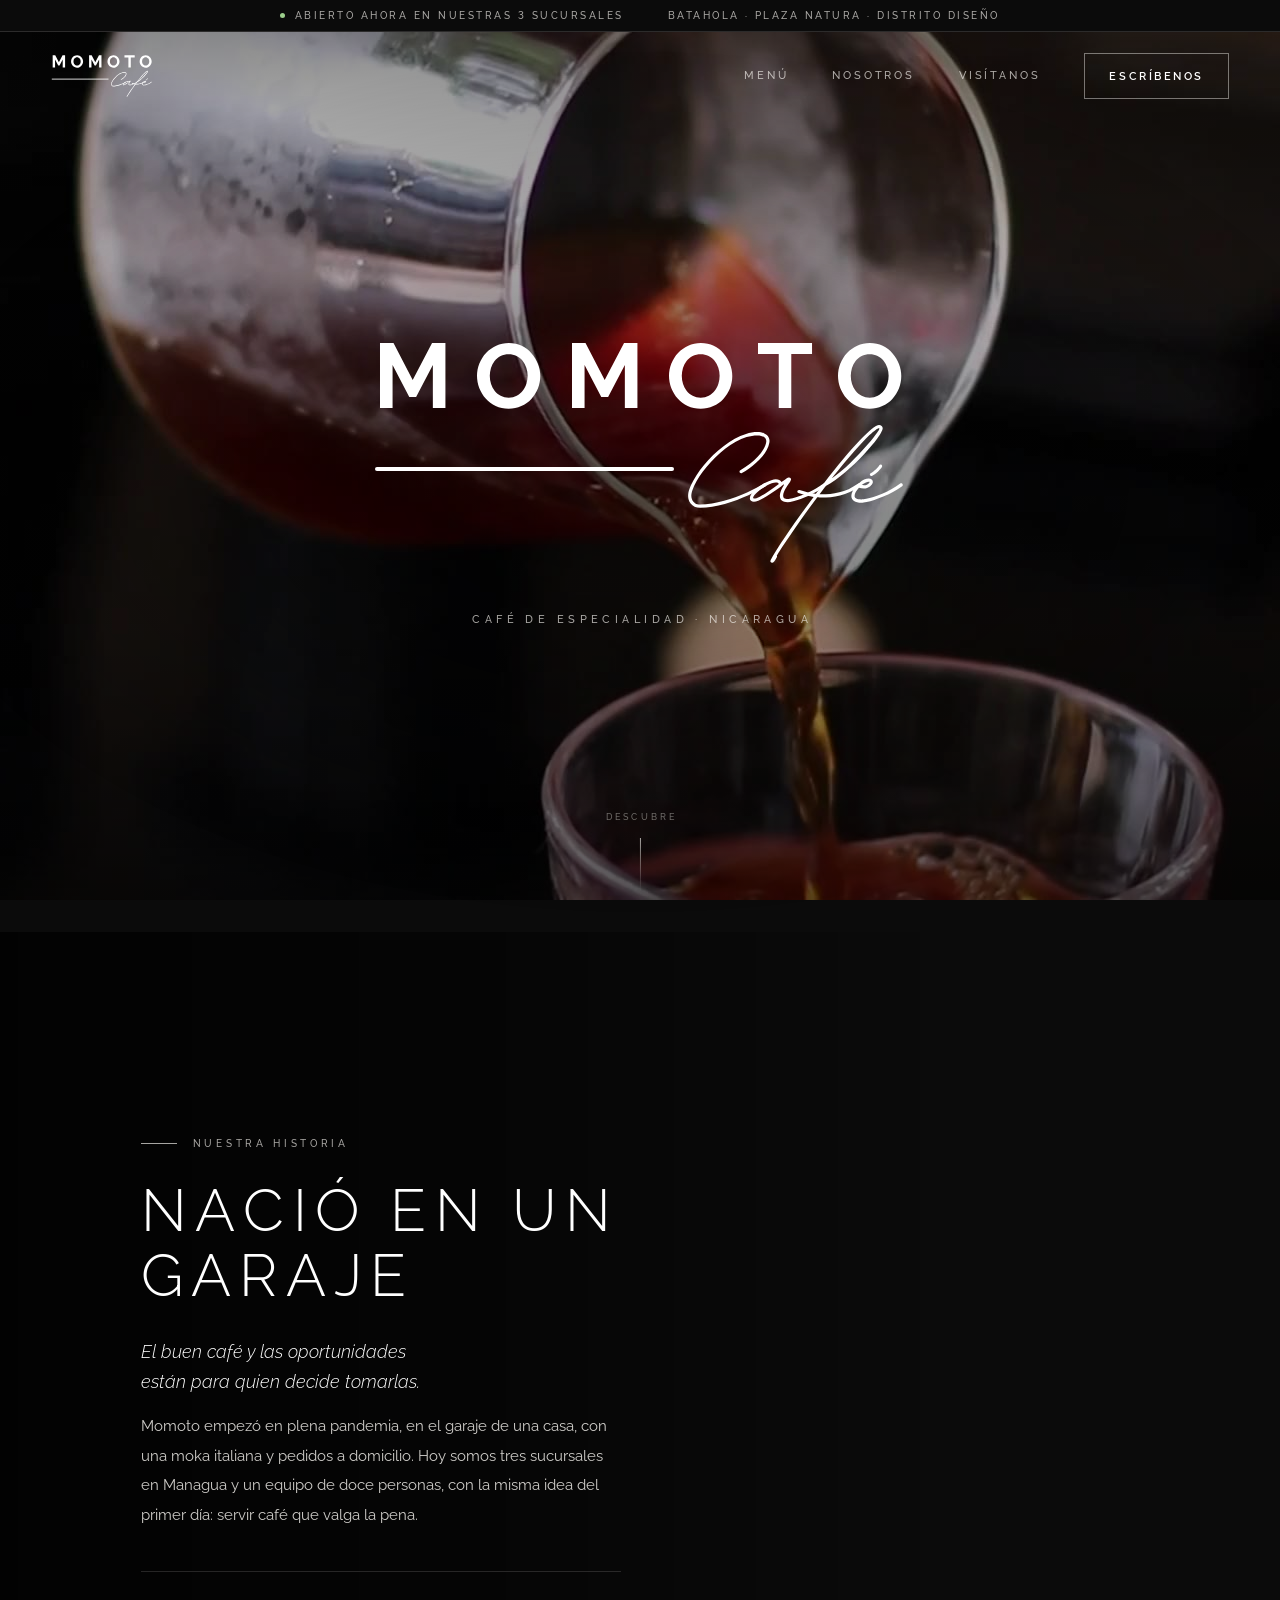
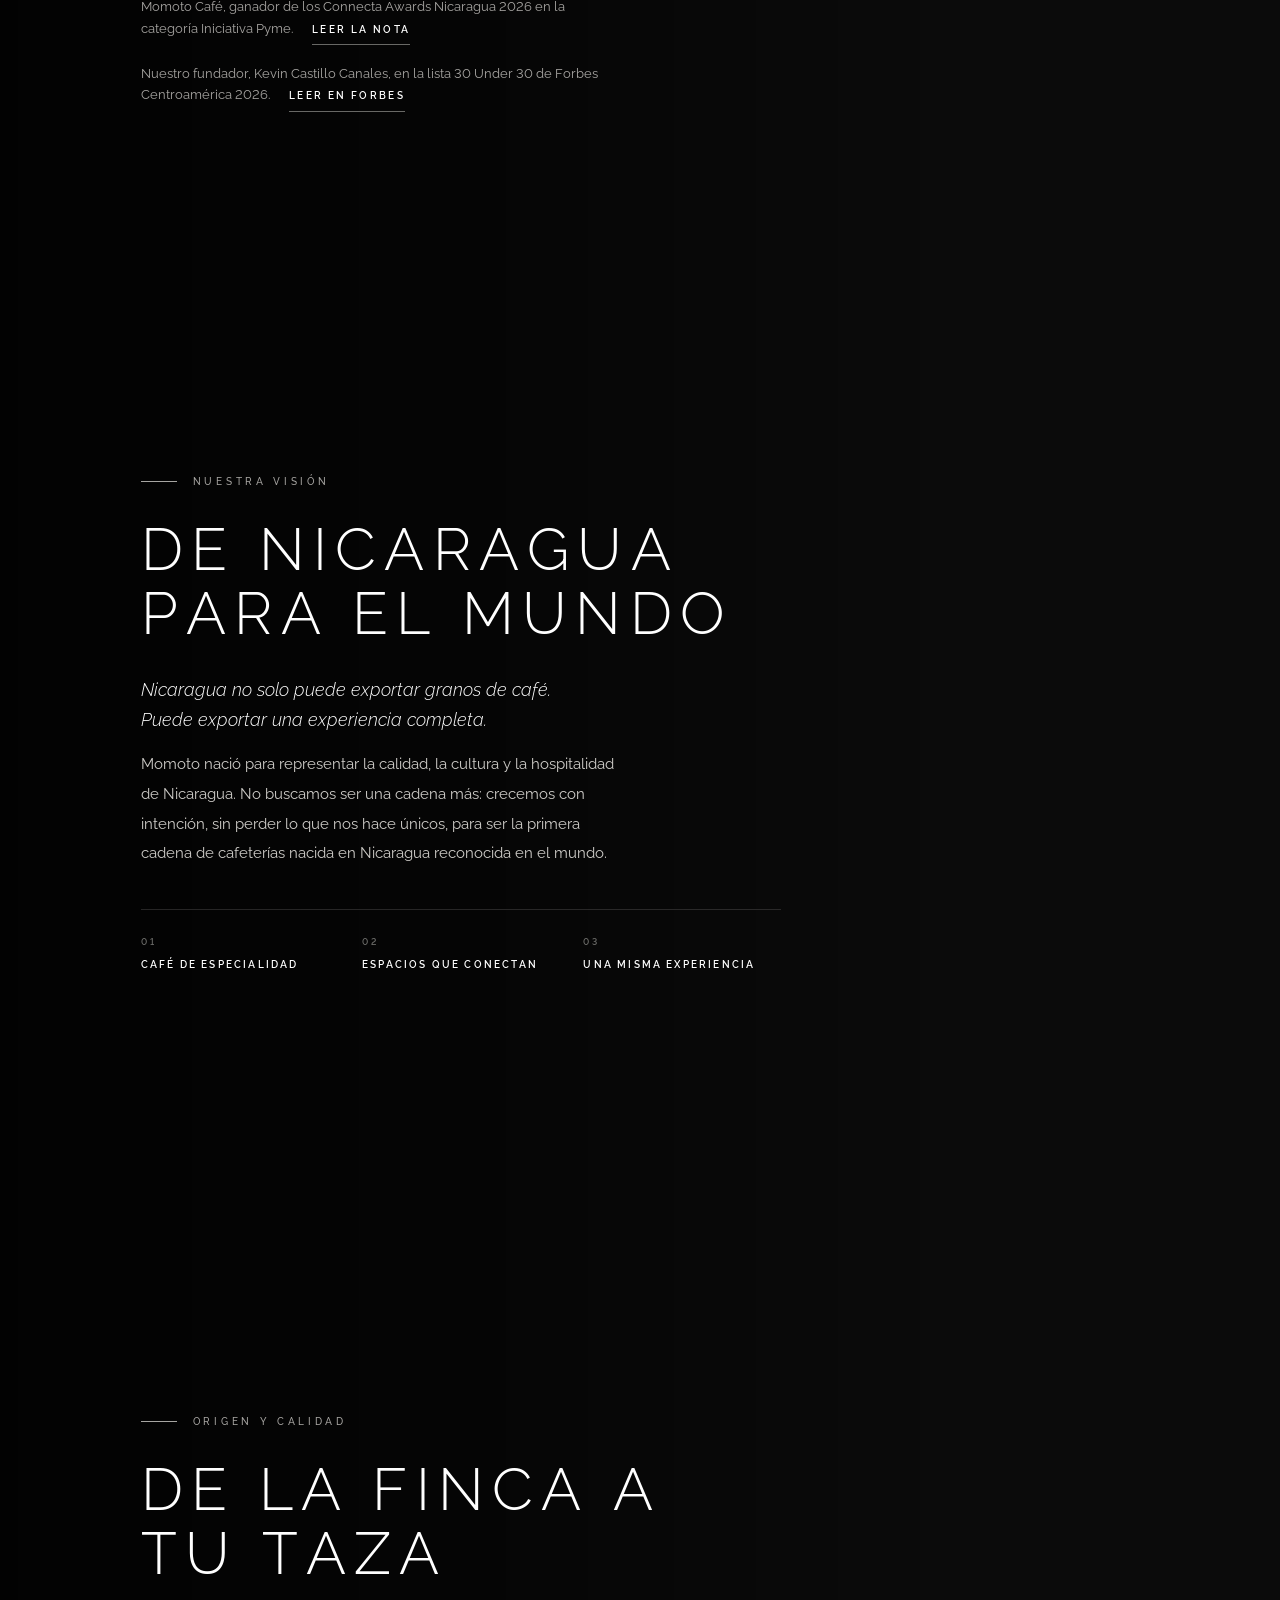
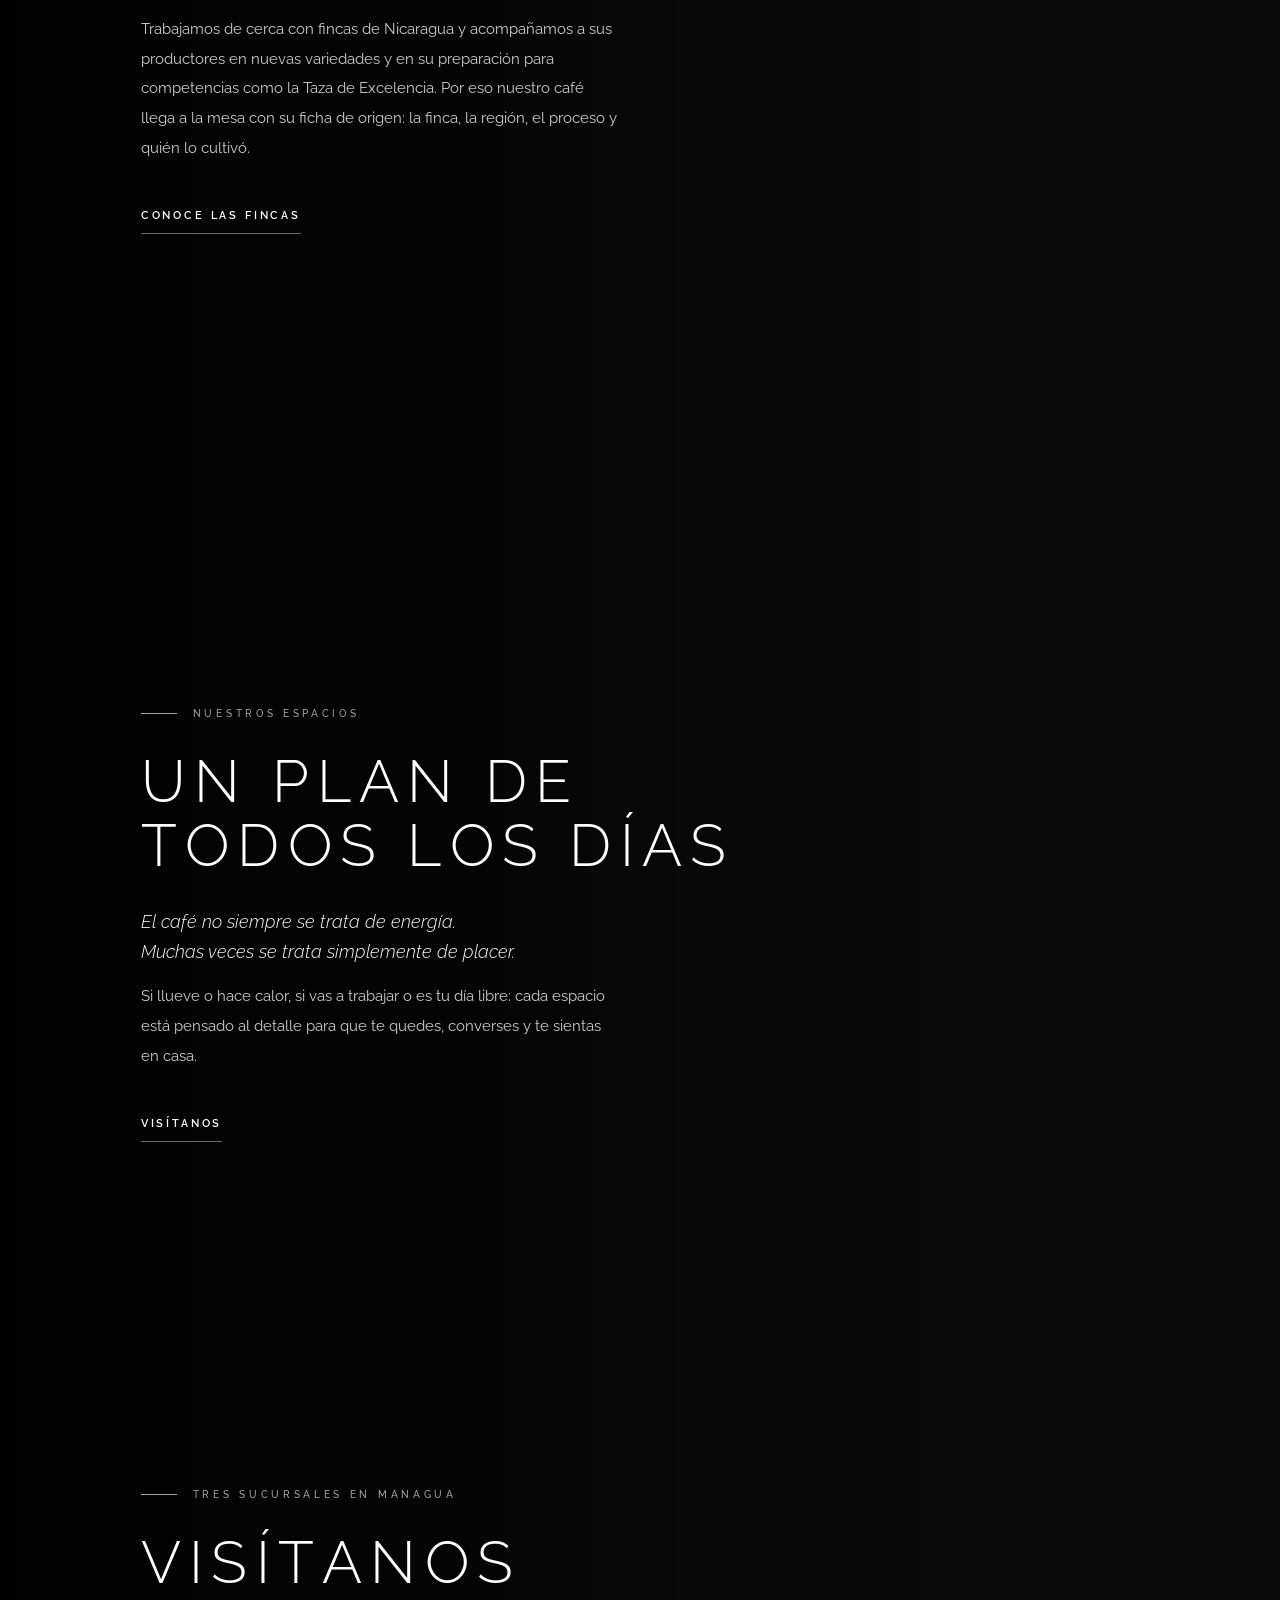
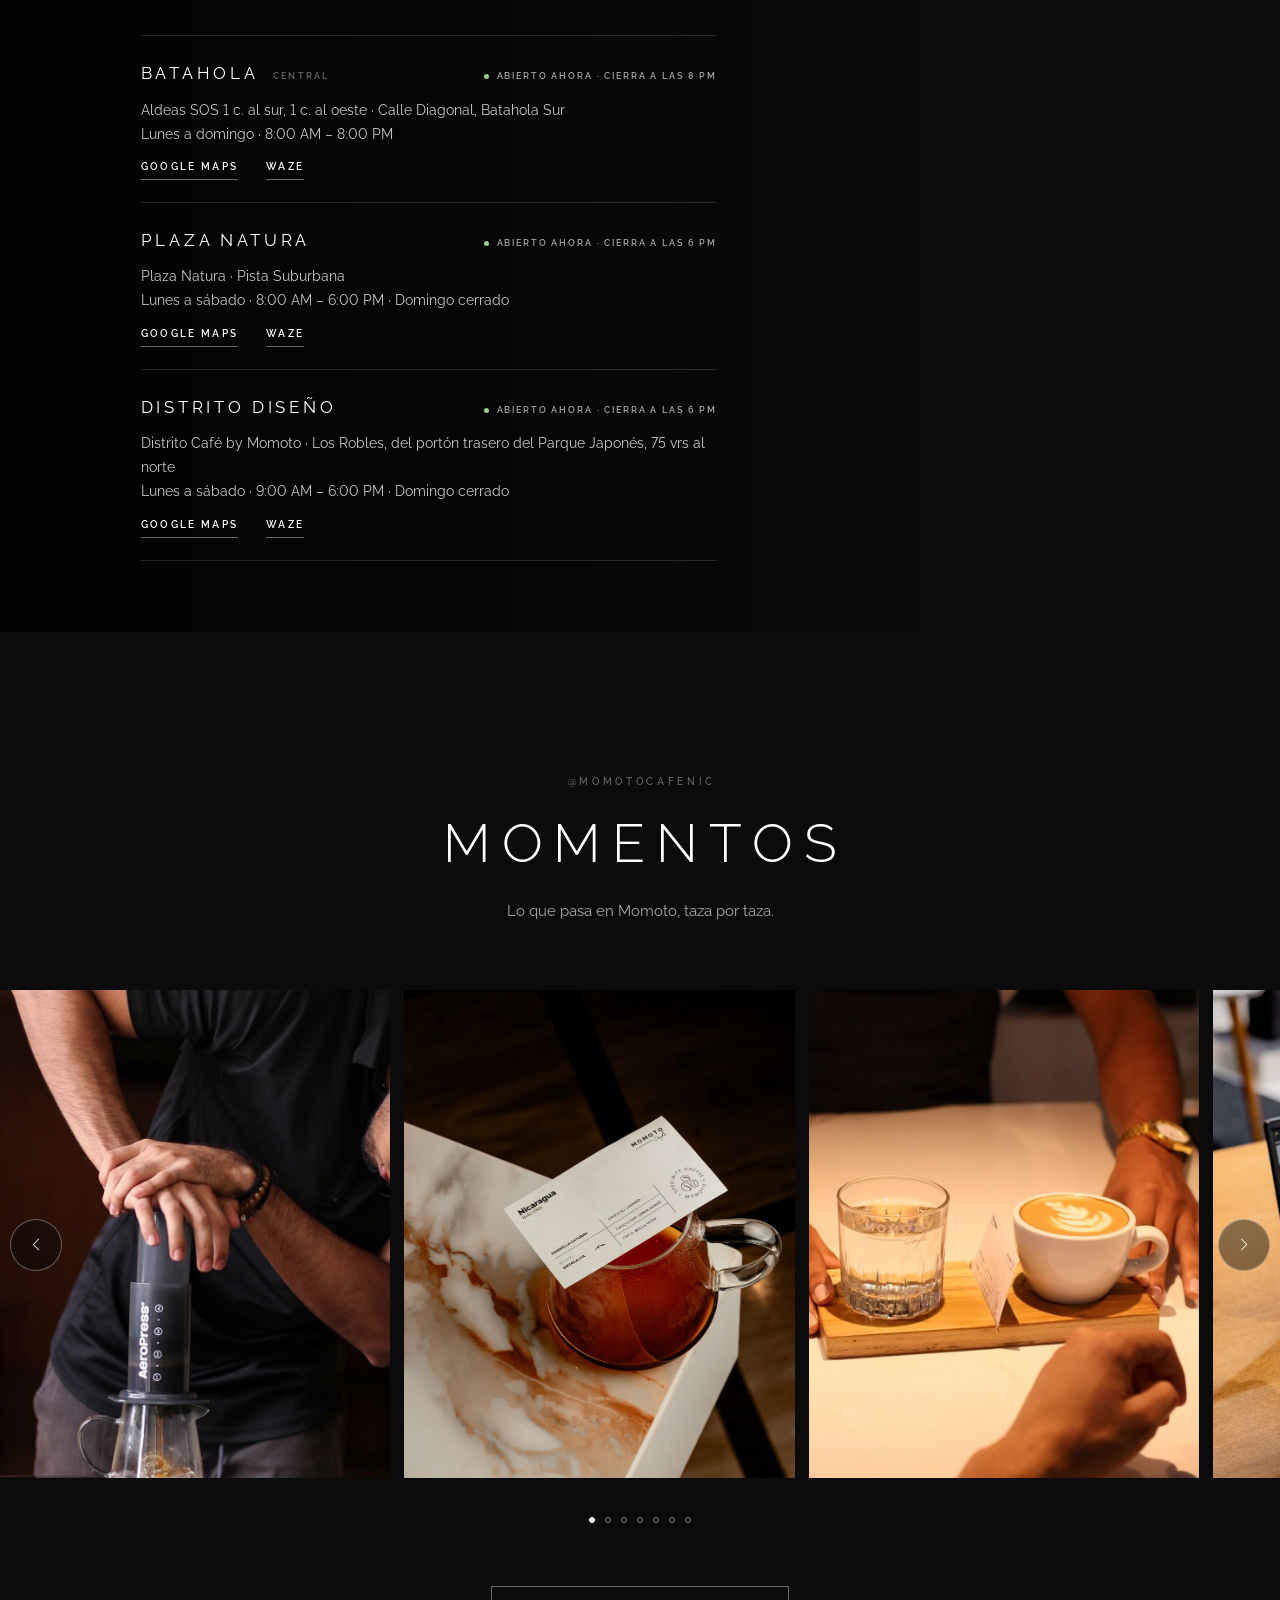
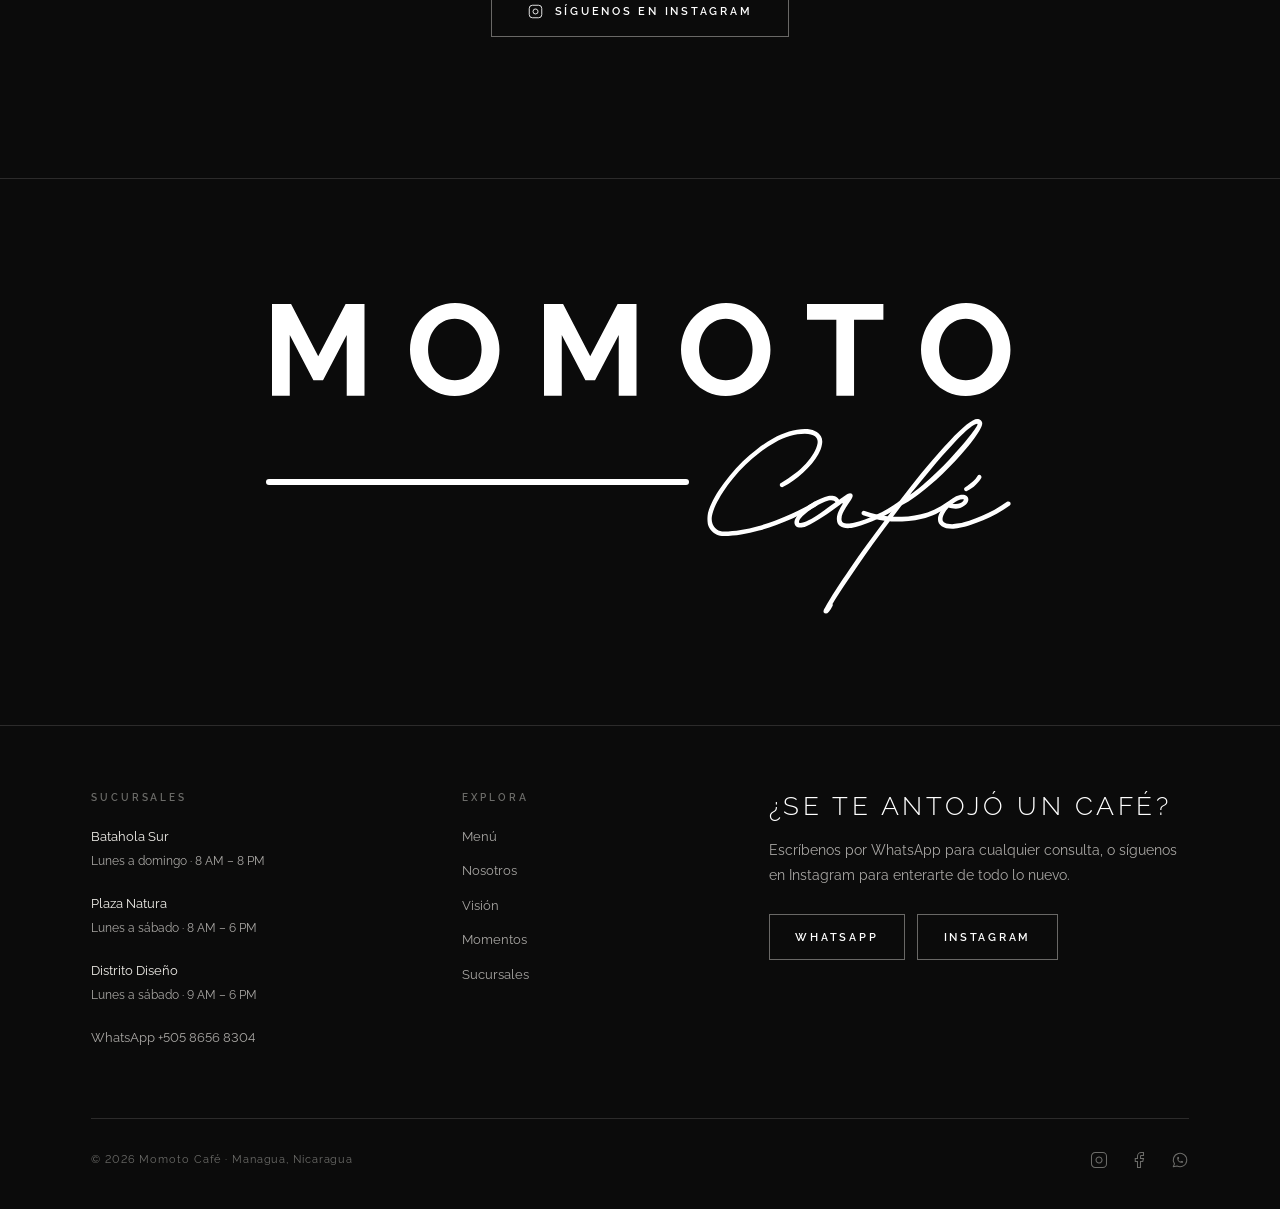
==== commit 351e9163: "Show all three origin coffees on the menu - The menu's origin card now has one tab per farm: Bella V" ====
--- a/index.html
+++ b/index.html
@@ -252,7 +252,7 @@
         <span class="panel-label" data-reveal>Origen y calidad</span>
         <h2 class="panel-title" data-split-chars>De la finca a tu taza</h2>
         <p class="panel-text" data-reveal data-delay="2">Trabajamos de cerca con fincas de Nicaragua y acompañamos a sus productores en nuevas variedades y en su preparación para competencias como la Taza de Excelencia. Por eso nuestro café llega a la mesa con su ficha de origen: la finca, la región, el proceso y quién lo cultivó.</p>
-        <a href="menu.html" class="panel-cta" data-reveal data-delay="3">Ver el menú</a>
+        <a href="menu.html#fincas" class="panel-cta" data-reveal data-delay="3">Conoce las fincas</a>
     </div>
 </section>
 
--- a/assets/css/styles.css
+++ b/assets/css/styles.css
@@ -1857,6 +1857,84 @@
     letter-spacing: 0.04em;
 }
 
+/* Una pestaña por finca, con el mismo lenguaje de los destacados: número, nombre y una línea que se llena */
+.origin-tabs {
+    display: grid;
+    grid-auto-flow: column;
+    grid-auto-columns: minmax(0, 1fr);
+    gap: 1rem;
+    margin-top: 1.75rem;
+}
+
+.origin-tab {
+    position: relative;
+    /* Columna arriba: si un nombre se parte en dos líneas (pantallas angostas), todos arrancan a la misma altura */
+    display: flex;
+    flex-direction: column;
+    justify-content: flex-start;
+    align-items: flex-start;
+    padding: 0 0 0.85rem;
+    font-size: 0.56rem;
+    font-weight: 600;
+    line-height: 1.5;
+    letter-spacing: 0.18em;
+    text-align: left;
+    text-transform: uppercase;
+    color: var(--ink-subtle);
+    transition: color var(--duration-fast) ease;
+}
+
+.origin-tab::before,
+.origin-tab::after {
+    content: '';
+    position: absolute;
+    left: 0;
+    right: 0;
+    bottom: 0;
+    height: 1px;
+    background: var(--ink-line);
+}
+
+.origin-tab::after {
+    background: var(--ink);
+    transform: scaleX(0);
+    transform-origin: left center;
+    transition: transform 0.6s var(--ease-out-expo);
+}
+
+.origin-tab:hover,
+.origin-tab.is-active {
+    color: var(--ink);
+}
+
+.origin-tab.is-active::after {
+    transform: scaleX(1);
+}
+
+.origin-num {
+    display: block;
+    margin-bottom: 0.35rem;
+    font-weight: 500;
+    color: var(--ink-subtle);
+}
+
+.js .origin-panel:not(.is-active) {
+    display: none;
+}
+
+.origin-panel.is-active {
+    animation: menuPageIn 0.55s var(--ease-out-expo);
+}
+
+/* Sin JavaScript no hay pestañas: se ven las tres fichas, una debajo de otra */
+html:not(.js) .origin-tabs {
+    display: none;
+}
+
+html:not(.js) .origin-panel + .origin-panel {
+    margin-top: 1.75rem;
+}
+
 .menu-note {
     margin-top: 5rem;
     text-align: center;
@@ -2149,10 +2227,16 @@
         margin: 0 auto;
     }
 
-    .origin-specs {
+    .origin-specs,
+    .origin-tabs {
         max-width: 320px;
         margin-left: auto;
         margin-right: auto;
+    }
+
+    .origin-tab {
+        align-items: center;
+        text-align: center;
     }
 
     /* Destacados en celular: video a todo el ancho y el texto sobre su parte baja. */
